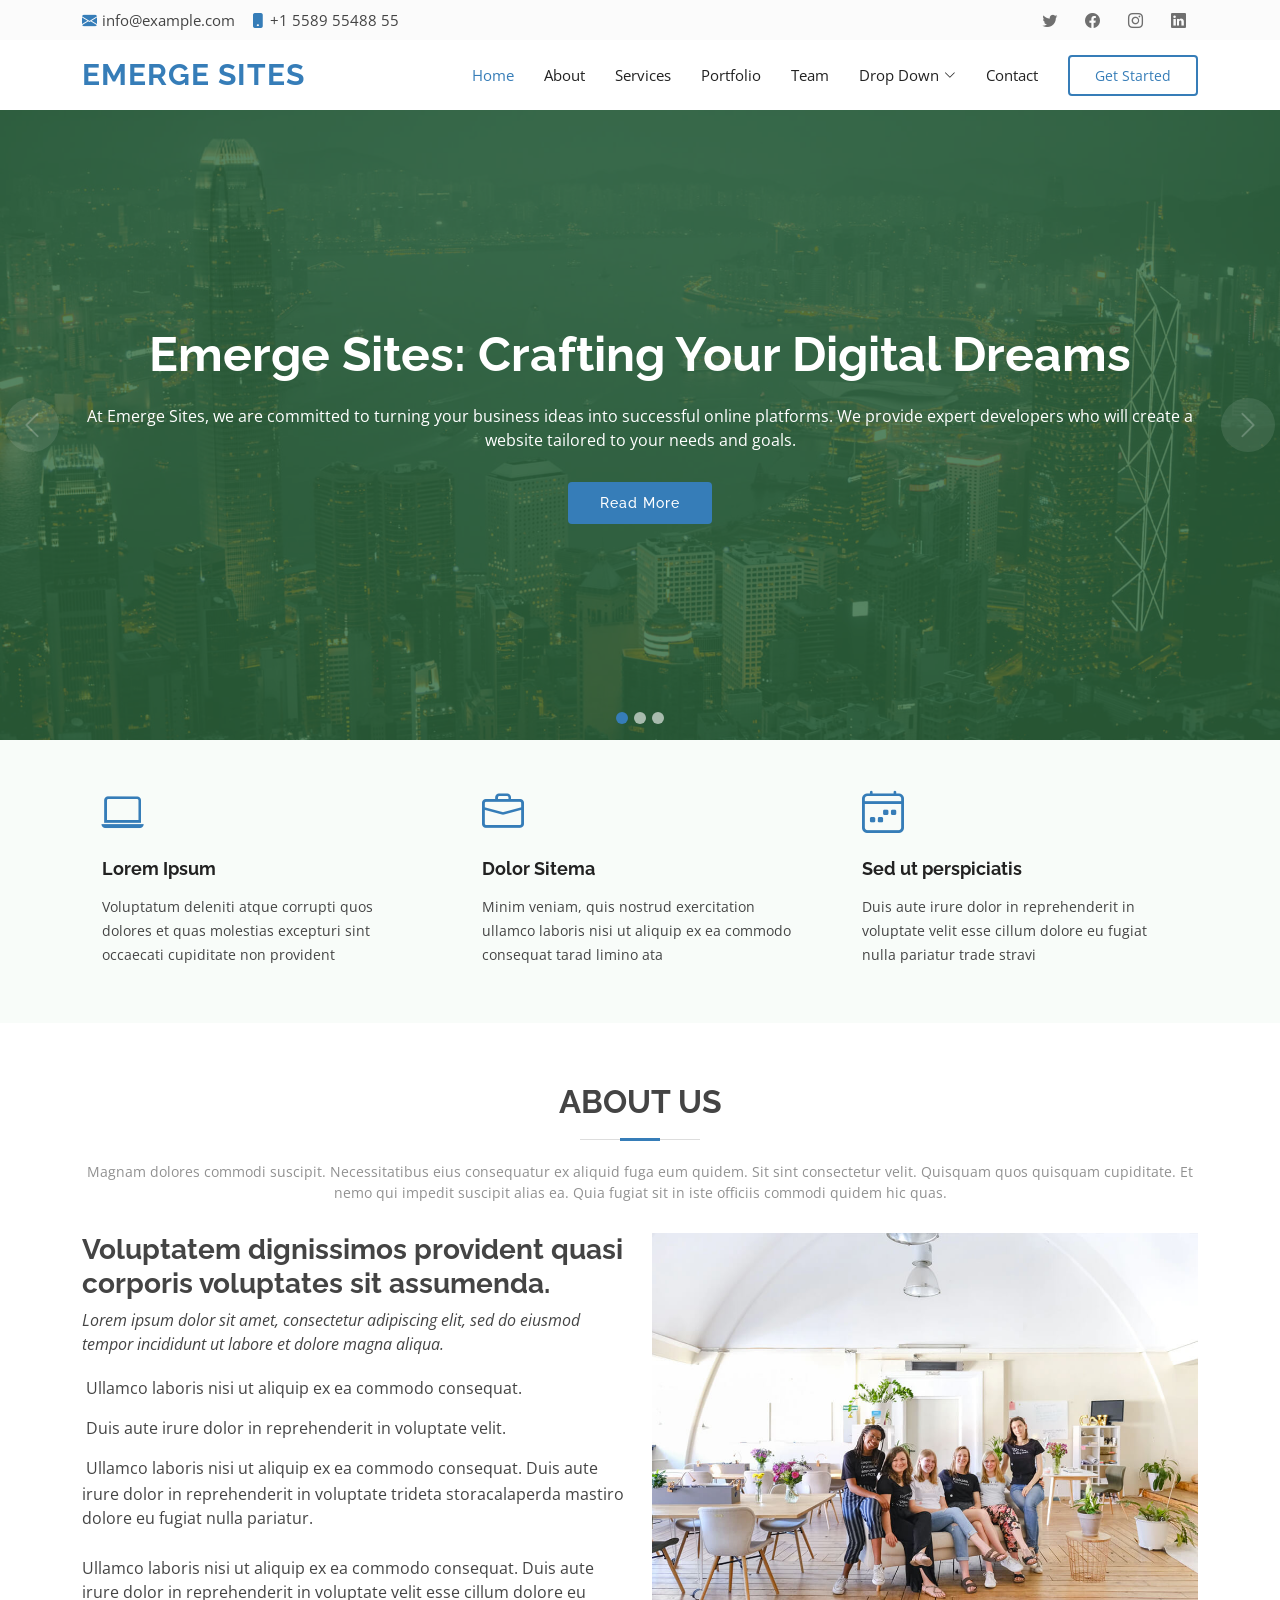
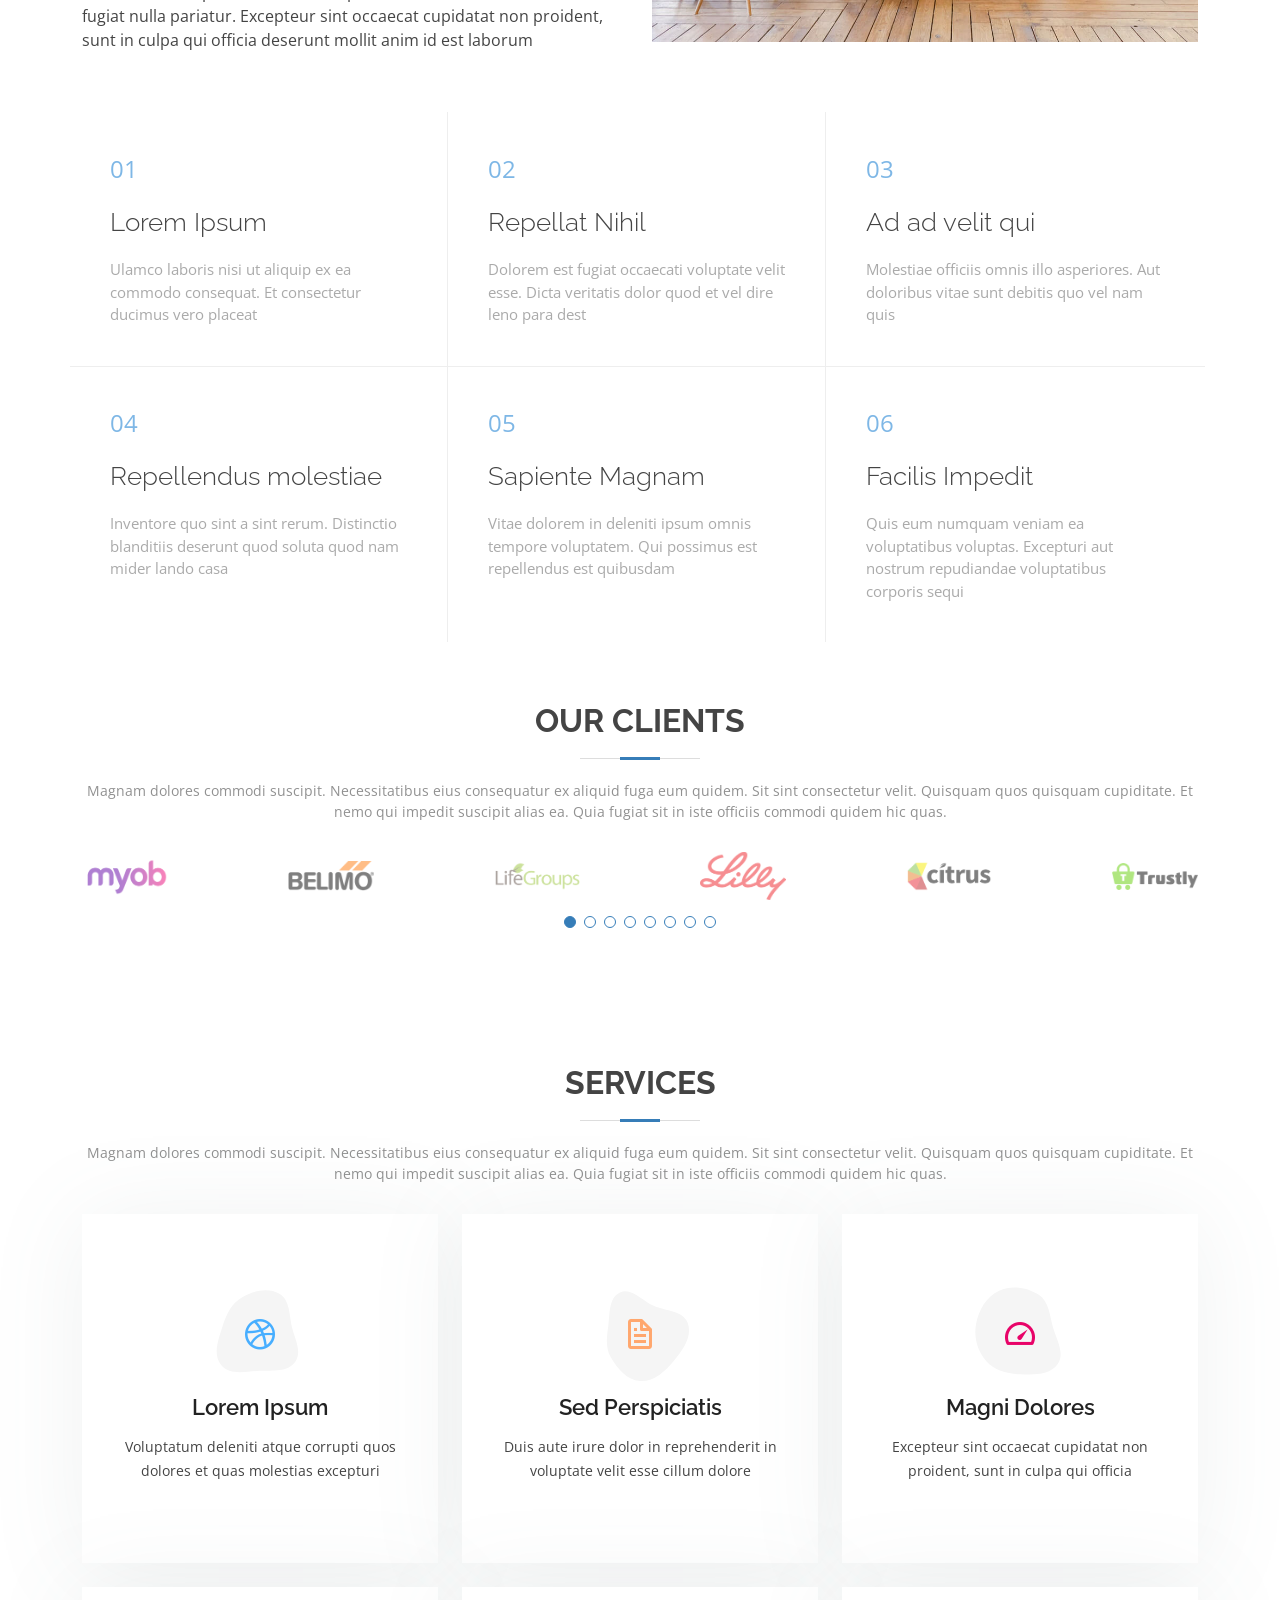
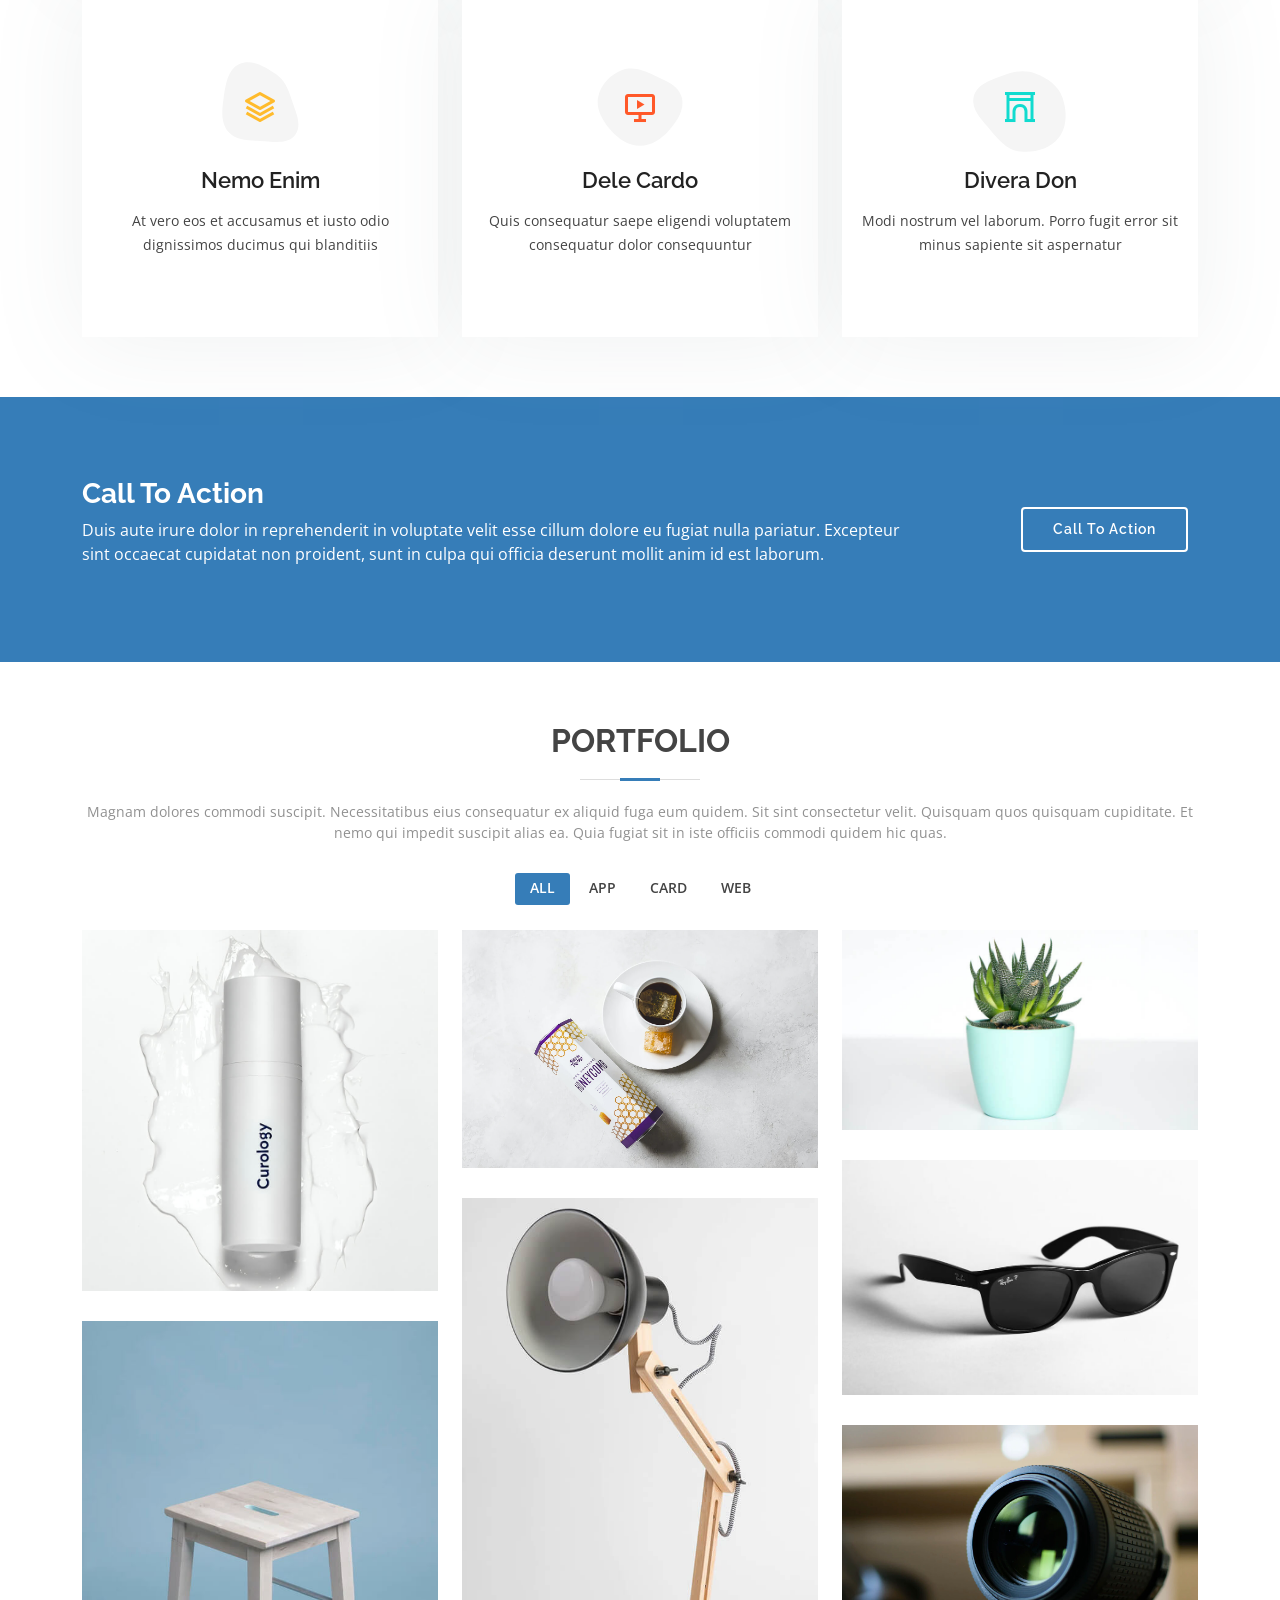
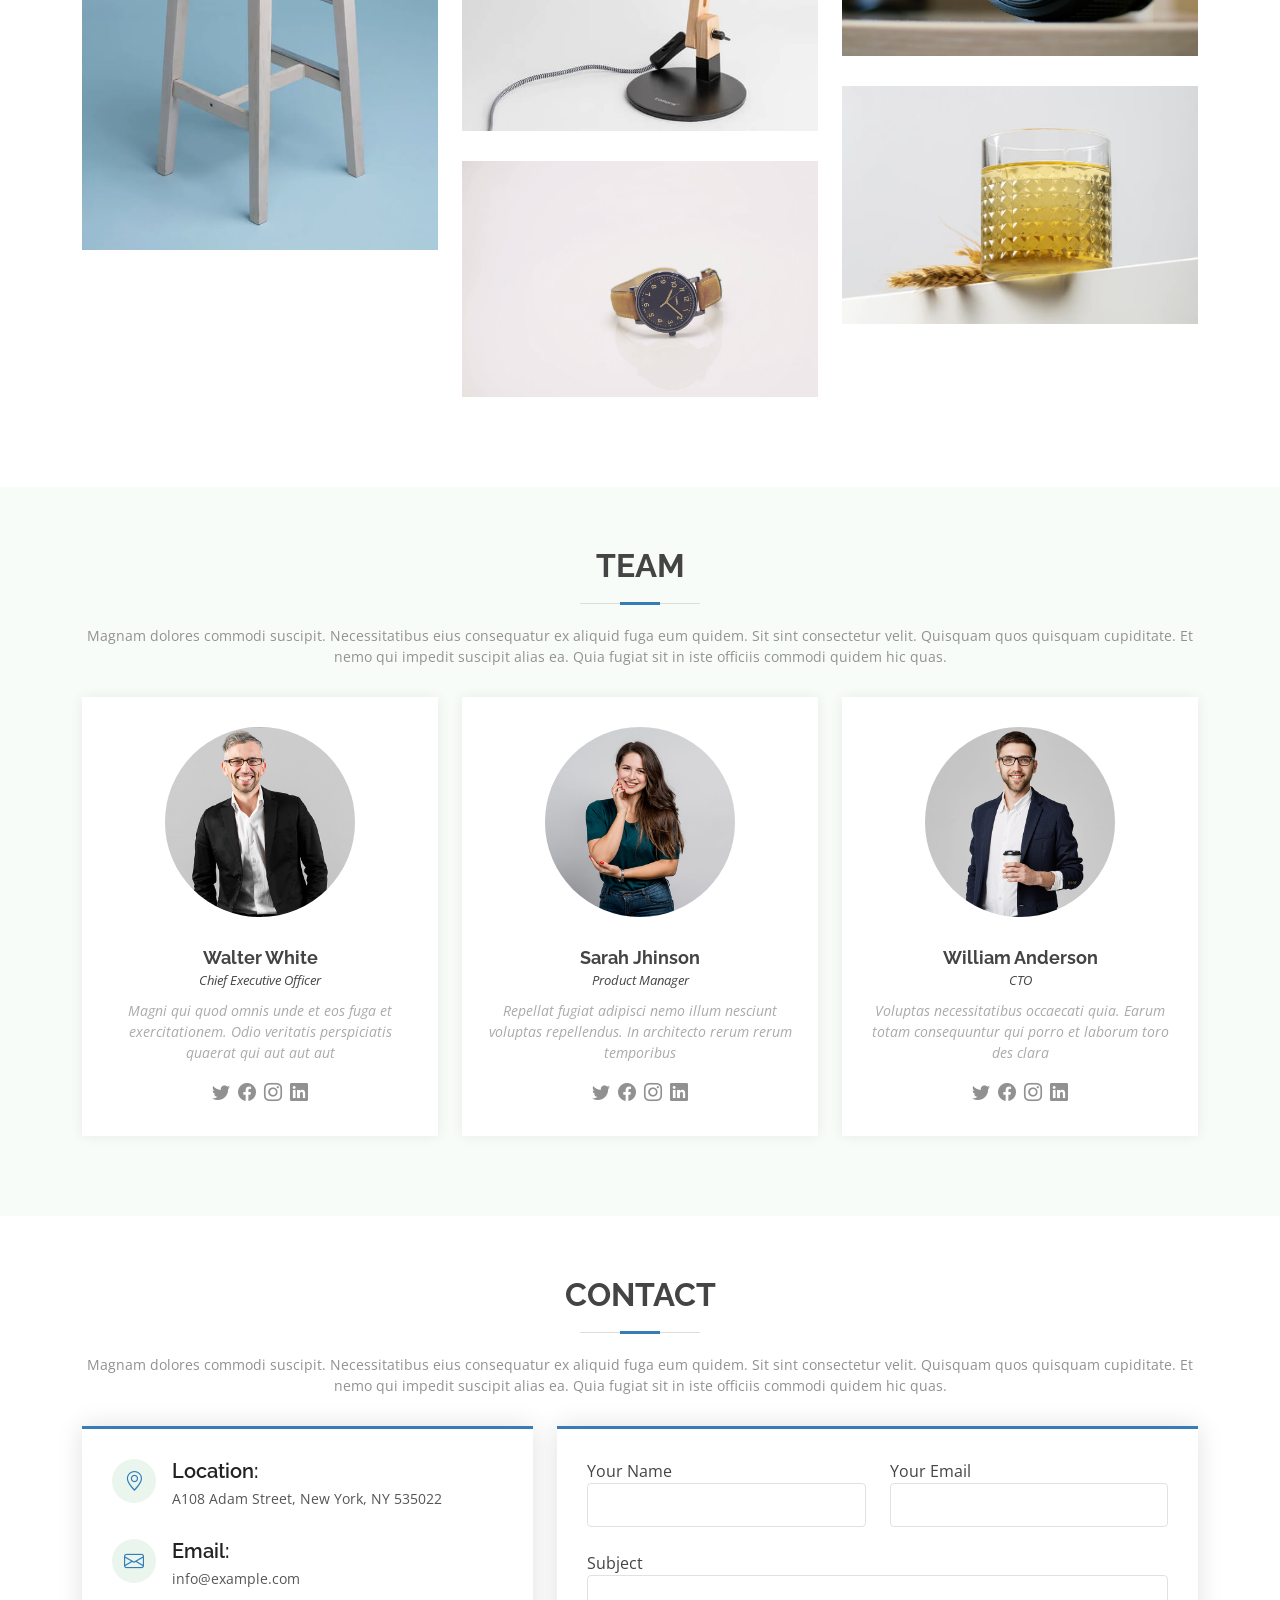
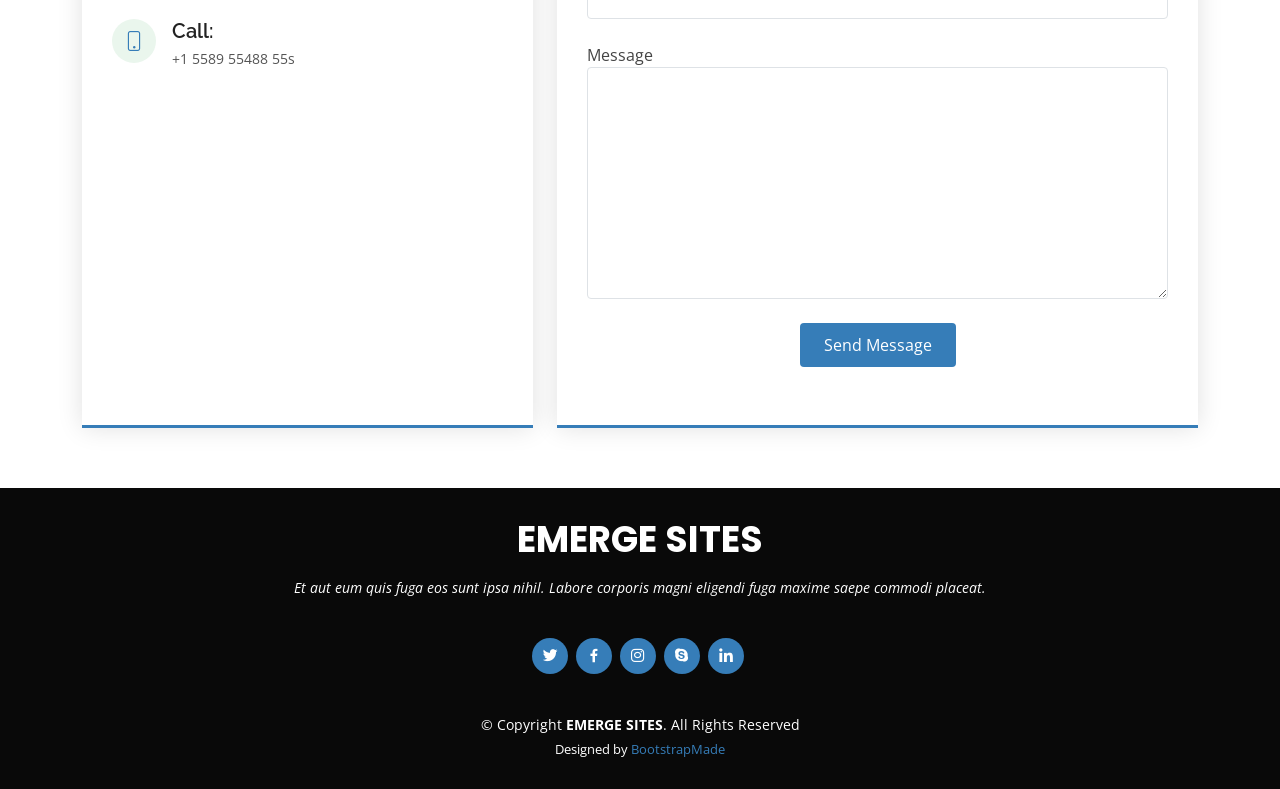
==== index.html @ a1a7cbf4 "contact form" ====
<!DOCTYPE html>
<html lang="en">

<head>
  <meta charset="utf-8">
  <meta content="width=device-width, initial-scale=1.0" name="viewport">

  <title>Emerge sites</title>
  <meta content="" name="description">
  <meta content="" name="keywords">

  <!-- Favicons -->
  <link href="assets/img/favicon.png" rel="icon">
  <link href="assets/img/apple-touch-icon.png" rel="apple-touch-icon">

  <!-- Google Fonts -->
  <link href="https://fonts.googleapis.com/css?family=Open+Sans:300,300i,400,400i,600,600i,700,700i|Raleway:300,300i,400,400i,500,500i,600,600i,700,700i|Poppins:300,300i,400,400i,500,500i,600,600i,700,700i" rel="stylesheet">

  <!-- Vendor CSS Files -->
  <link href="assets/vendor/animate.css/animate.min.css" rel="stylesheet">
  <link href="assets/vendor/bootstrap/css/bootstrap.min.css" rel="stylesheet">
  <link href="assets/vendor/bootstrap-icons/bootstrap-icons.css" rel="stylesheet">
  <link href="assets/vendor/boxicons/css/boxicons.min.css" rel="stylesheet">
  <link href="assets/vendor/glightbox/css/glightbox.min.css" rel="stylesheet">
  <link href="assets/vendor/swiper/swiper-bundle.min.css" rel="stylesheet">

  <!-- Template Main CSS File -->
  <link href="assets/css/style.css" rel="stylesheet">

  <!-- =======================================================
  * Template Name: Green
  * Updated: Jan 09 2024 with Bootstrap v5.3.2
  * Template URL: https://bootstrapmade.com/green-free-one-page-bootstrap-template/
  * Author: BootstrapMade.com
  * License: https://bootstrapmade.com/license/
  ======================================================== -->
</head>

<body>

  <!-- ======= Top Bar ======= -->
  <section id="topbar" class="d-flex align-items-center">
    <div class="container d-flex justify-content-center justify-content-md-between">
      <div class="contact-info d-flex align-items-center">
        <i class="bi bi-envelope-fill"></i><a href="mailto:contact@example.com">info@example.com</a>
        <i class="bi bi-phone-fill phone-icon"></i> +1 5589 55488 55
      </div>
      <div class="social-links d-none d-md-block">
        <a href="#" class="twitter"><i class="bi bi-twitter"></i></a>
        <a href="#" class="facebook"><i class="bi bi-facebook"></i></a>
        <a href="#" class="instagram"><i class="bi bi-instagram"></i></a>
        <a href="#" class="linkedin"><i class="bi bi-linkedin"></i></i></a>
      </div>
    </div>
  </section>

  <!-- ======= Header ======= -->
  <header id="header" class="d-flex align-items-center">
    <div class="container d-flex align-items-center">

      <h1 class="logo me-auto"><a href="index.html">Emerge sites</a></h1>
      <!-- Uncomment below if you prefer to use an image logo -->
      <!-- <a href="index.html" class="logo me-auto"><img src="assets/img/logo.png" alt="" class="img-fluid"></a>-->

      <nav id="navbar" class="navbar">
        <ul>
          <li><a class="nav-link scrollto active" href="#hero">Home</a></li>
          <li><a class="nav-link scrollto" href="#about">About</a></li>
          <li><a class="nav-link scrollto" href="#services">Services</a></li>
          <li><a class="nav-link scrollto " href="#portfolio">Portfolio</a></li>
          <li><a class="nav-link scrollto" href="#team">Team</a></li>
          <li class="dropdown"><a href="#"><span>Drop Down</span> <i class="bi bi-chevron-down"></i></a>
            <ul>
              <li><a href="#">Drop Down 1</a></li>
              <li class="dropdown"><a href="#"><span>Deep Drop Down</span> <i class="bi bi-chevron-right"></i></a>
                <ul>
                  <li><a href="#">Deep Drop Down 1</a></li>
                  <li><a href="#">Deep Drop Down 2</a></li>
                  <li><a href="#">Deep Drop Down 3</a></li>
                  <li><a href="#">Deep Drop Down 4</a></li>
                  <li><a href="#">Deep Drop Down 5</a></li>
                </ul>
              </li>
              <li><a href="#">Drop Down 2</a></li>
              <li><a href="#">Drop Down 3</a></li>
              <li><a href="#">Drop Down 4</a></li>
            </ul>
          </li>
          <li><a class="nav-link scrollto" href="#contact">Contact</a></li>
          <li><a class="getstarted scrollto" href="#about">Get Started</a></li>
        </ul>
        <i class="bi bi-list mobile-nav-toggle"></i>
      </nav><!-- .navbar -->

    </div>
  </header><!-- End Header -->

  <!-- ======= Hero Section ======= -->
  <section id="hero">
    <div id="heroCarousel" data-bs-interval="5000" class="carousel slide carousel-fade" data-bs-ride="carousel">

      <ol class="carousel-indicators" id="hero-carousel-indicators"></ol>

      <div class="carousel-inner" role="listbox">

        <!-- Slide 1 -->
        <div class="carousel-item active" style="background-image: url(assets/img/slide/slide-1.jpg)">
          <div class="carousel-container">
            <div class="container">
              <h2 class="animate__animated animate__fadeInDown"><span>Emerge Sites:</span> Crafting Your Digital Dreams</h2>
              <p class="animate__animated animate__fadeInUp">At Emerge Sites, we are committed to turning your business ideas into successful online platforms. We provide expert developers who will create a website tailored to your needs and goals.</p>
              <a href="#about" class="btn-get-started animate__animated animate__fadeInUp scrollto">Read More</a>
            </div>
          </div>
        </div>

        <!-- Slide 2 -->
        <div class="carousel-item" style="background-image: url(assets/img/slide/slide-2.jpg)">
          <div class="carousel-container">
            <div class="container">
              <h2 class="animate__animated animate__fadeInDown">Making Your Online Presence Possible</h2>
              <p class="animate__animated animate__fadeInUp">With Emerge Sites, we make your online presence possible. No matter who you are or what you do, we are here to support you in creating a website that stands out.</p>
              <a href="#about" class="btn-get-started animate__animated animate__fadeInUp scrollto">Read More</a>
            </div>
          </div>
        </div>

        <!-- Slide 3 -->
        <div class="carousel-item" style="background-image: url(assets/img/slide/slide-3.jpg)">
          <div class="carousel-container">
            <div class="container">
              <h2 class="animate__animated animate__fadeInDown">Bridging the Gap to Your Success Online</h2>
              <p class="animate__animated animate__fadeInUp">At Emerge Sites, we bridge the gap between your ideas and the digital world. Regardless of your background, we provide professional development teams to turn your vision into reality.</p>
              <a href="#about" class="btn-get-started animate__animated animate__fadeInUp scrollto">Read More</a>
            </div>
          </div>
        </div>

      </div>

      <a class="carousel-control-prev" href="#heroCarousel" role="button" data-bs-slide="prev">
        <span class="carousel-control-prev-icon bi bi-chevron-left" aria-hidden="true"></span>
      </a>

      <a class="carousel-control-next" href="#heroCarousel" role="button" data-bs-slide="next">
        <span class="carousel-control-next-icon bi bi-chevron-right" aria-hidden="true"></span>
      </a>

    </div>
  </section><!-- End Hero -->

  <main id="main">

    <!-- ======= Featured Services Section ======= -->
    <section id="featured-services" class="featured-services section-bg">
      <div class="container">

        <div class="row no-gutters">
          <div class="col-lg-4 col-md-6">
            <div class="icon-box">
              <div class="icon"><i class="bi bi-laptop"></i></div>
              <h4 class="title"><a href="">Lorem Ipsum</a></h4>
              <p class="description">Voluptatum deleniti atque corrupti quos dolores et quas molestias excepturi sint occaecati cupiditate non provident</p>
            </div>
          </div>
          <div class="col-lg-4 col-md-6">
            <div class="icon-box">
              <div class="icon"><i class="bi bi-briefcase"></i></div>
              <h4 class="title"><a href="">Dolor Sitema</a></h4>
              <p class="description">Minim veniam, quis nostrud exercitation ullamco laboris nisi ut aliquip ex ea commodo consequat tarad limino ata</p>
            </div>
          </div>
          <div class="col-lg-4 col-md-6">
            <div class="icon-box">
              <div class="icon"><i class="bi bi-calendar4-week"></i></div>
              <h4 class="title"><a href="">Sed ut perspiciatis</a></h4>
              <p class="description">Duis aute irure dolor in reprehenderit in voluptate velit esse cillum dolore eu fugiat nulla pariatur trade stravi</p>
            </div>
          </div>
        </div>

      </div>
    </section><!-- End Featured Services Section -->

    <!-- ======= About Us Section ======= -->
    <section id="about" class="about">
      <div class="container">

        <div class="section-title">
          <h2>About Us</h2>
          <p>Magnam dolores commodi suscipit. Necessitatibus eius consequatur ex aliquid fuga eum quidem. Sit sint consectetur velit. Quisquam quos quisquam cupiditate. Et nemo qui impedit suscipit alias ea. Quia fugiat sit in iste officiis commodi quidem hic quas.</p>
        </div>

        <div class="row">
          <div class="col-lg-6 order-1 order-lg-2">
            <img src="assets/img/about.jpg" class="img-fluid" alt="">
          </div>
          <div class="col-lg-6 pt-4 pt-lg-0 order-2 order-lg-1 content">
            <h3>Voluptatem dignissimos provident quasi corporis voluptates sit assumenda.</h3>
            <p class="fst-italic">
              Lorem ipsum dolor sit amet, consectetur adipiscing elit, sed do eiusmod tempor incididunt ut labore et dolore
              magna aliqua.
            </p>
            <ul>
              <li><i class="bi bi-check-circled"></i> Ullamco laboris nisi ut aliquip ex ea commodo consequat.</li>
              <li><i class="bi bi-check-circled"></i> Duis aute irure dolor in reprehenderit in voluptate velit.</li>
              <li><i class="bi bi-check-circled"></i> Ullamco laboris nisi ut aliquip ex ea commodo consequat. Duis aute irure dolor in reprehenderit in voluptate trideta storacalaperda mastiro dolore eu fugiat nulla pariatur.</li>
            </ul>
            <p>
              Ullamco laboris nisi ut aliquip ex ea commodo consequat. Duis aute irure dolor in reprehenderit in voluptate
              velit esse cillum dolore eu fugiat nulla pariatur. Excepteur sint occaecat cupidatat non proident, sunt in
              culpa qui officia deserunt mollit anim id est laborum
            </p>
          </div>
        </div>

      </div>
    </section><!-- End About Us Section -->

    <!-- ======= Why Us Section ======= -->
    <section id="why-us" class="why-us">
      <div class="container">

        <div class="row no-gutters">

          <div class="col-lg-4 col-md-6 content-item">
            <span>01</span>
            <h4>Lorem Ipsum</h4>
            <p>Ulamco laboris nisi ut aliquip ex ea commodo consequat. Et consectetur ducimus vero placeat</p>
          </div>

          <div class="col-lg-4 col-md-6 content-item">
            <span>02</span>
            <h4>Repellat Nihil</h4>
            <p>Dolorem est fugiat occaecati voluptate velit esse. Dicta veritatis dolor quod et vel dire leno para dest</p>
          </div>

          <div class="col-lg-4 col-md-6 content-item">
            <span>03</span>
            <h4> Ad ad velit qui</h4>
            <p>Molestiae officiis omnis illo asperiores. Aut doloribus vitae sunt debitis quo vel nam quis</p>
          </div>

          <div class="col-lg-4 col-md-6 content-item">
            <span>04</span>
            <h4>Repellendus molestiae</h4>
            <p>Inventore quo sint a sint rerum. Distinctio blanditiis deserunt quod soluta quod nam mider lando casa</p>
          </div>

          <div class="col-lg-4 col-md-6 content-item">
            <span>05</span>
            <h4>Sapiente Magnam</h4>
            <p>Vitae dolorem in deleniti ipsum omnis tempore voluptatem. Qui possimus est repellendus est quibusdam</p>
          </div>

          <div class="col-lg-4 col-md-6 content-item">
            <span>06</span>
            <h4>Facilis Impedit</h4>
            <p>Quis eum numquam veniam ea voluptatibus voluptas. Excepturi aut nostrum repudiandae voluptatibus corporis sequi</p>
          </div>

        </div>

      </div>
    </section><!-- End Why Us Section -->

    <!-- ======= Our Clients Section ======= -->
    <section id="clients" class="clients">
      <div class="container">

        <div class="section-title">
          <h2>Our Clients</h2>
          <p>Magnam dolores commodi suscipit. Necessitatibus eius consequatur ex aliquid fuga eum quidem. Sit sint consectetur velit. Quisquam quos quisquam cupiditate. Et nemo qui impedit suscipit alias ea. Quia fugiat sit in iste officiis commodi quidem hic quas.</p>
        </div>

        <div class="clients-slider swiper">
          <div class="swiper-wrapper align-items-center">
            <div class="swiper-slide"><img src="assets/img/clients/client-1.png" class="img-fluid" alt=""></div>
            <div class="swiper-slide"><img src="assets/img/clients/client-2.png" class="img-fluid" alt=""></div>
            <div class="swiper-slide"><img src="assets/img/clients/client-3.png" class="img-fluid" alt=""></div>
            <div class="swiper-slide"><img src="assets/img/clients/client-4.png" class="img-fluid" alt=""></div>
            <div class="swiper-slide"><img src="assets/img/clients/client-5.png" class="img-fluid" alt=""></div>
            <div class="swiper-slide"><img src="assets/img/clients/client-6.png" class="img-fluid" alt=""></div>
            <div class="swiper-slide"><img src="assets/img/clients/client-7.png" class="img-fluid" alt=""></div>
            <div class="swiper-slide"><img src="assets/img/clients/client-8.png" class="img-fluid" alt=""></div>
          </div>
          <div class="swiper-pagination"></div>
        </div>

      </div>
    </section><!-- End Our Clients Section -->

    <!-- ======= Services Section ======= -->
    <section id="services" class="services">
      <div class="container">

        <div class="section-title">
          <h2>Services</h2>
          <p>Magnam dolores commodi suscipit. Necessitatibus eius consequatur ex aliquid fuga eum quidem. Sit sint consectetur velit. Quisquam quos quisquam cupiditate. Et nemo qui impedit suscipit alias ea. Quia fugiat sit in iste officiis commodi quidem hic quas.</p>
        </div>

        <div class="row">
          <div class="col-lg-4 col-md-6 d-flex align-items-stretch" data-aos="zoom-in" data-aos-delay="100">
            <div class="icon-box iconbox-blue">
              <div class="icon">
                <svg width="100" height="100" viewBox="0 0 600 600" xmlns="http://www.w3.org/2000/svg">
                  <path stroke="none" stroke-width="0" fill="#f5f5f5" d="M300,521.0016835830174C376.1290562159157,517.8887921683347,466.0731472004068,529.7835943286574,510.70327084640275,468.03025145048787C554.3714126377745,407.6079735673963,508.03601936045806,328.9844924480964,491.2728898941984,256.3432110539036C474.5976632858925,184.082847569629,479.9380746630129,96.60480741107993,416.23090153303,58.64404602377083C348.86323505073057,18.502131276798302,261.93793281208167,40.57373210992963,193.5410806939664,78.93577620505333C130.42746243093433,114.334589627462,98.30271207620316,179.96522072025542,76.75703585869454,249.04625023123273C51.97151888228291,328.5150500222984,13.704378332031375,421.85034740162234,66.52175969318436,486.19268352777647C119.04800174914682,550.1803526380478,217.28368757567262,524.383925680826,300,521.0016835830174"></path>
                </svg>
                <i class="bx bxl-dribbble"></i>
              </div>
              <h4><a href="">Lorem Ipsum</a></h4>
              <p>Voluptatum deleniti atque corrupti quos dolores et quas molestias excepturi</p>
            </div>
          </div>

          <div class="col-lg-4 col-md-6 d-flex align-items-stretch mt-4 mt-md-0" data-aos="zoom-in" data-aos-delay="200">
            <div class="icon-box iconbox-orange ">
              <div class="icon">
                <svg width="100" height="100" viewBox="0 0 600 600" xmlns="http://www.w3.org/2000/svg">
                  <path stroke="none" stroke-width="0" fill="#f5f5f5" d="M300,582.0697525312426C382.5290701553225,586.8405444964366,449.9789794690241,525.3245884688669,502.5850820975895,461.55621195738473C556.606425686781,396.0723002908107,615.8543463187945,314.28637112970534,586.6730223649479,234.56875336149918C558.9533121215079,158.8439757836574,454.9685369536778,164.00468322053177,381.49747125262974,130.76875717737553C312.15926192815925,99.40240125094834,248.97055460311594,18.661163978235184,179.8680185752513,50.54337015887873C110.5421016452524,82.52863877960104,119.82277516462835,180.83849132639028,109.12597500060166,256.43424936330496C100.08760227029461,320.3096726198365,92.17705696193138,384.0621239912766,124.79988738764834,439.7174275375508C164.83382741302287,508.01625554203684,220.96474134820875,577.5009287672846,300,582.0697525312426"></path>
                </svg>
                <i class="bx bx-file"></i>
              </div>
              <h4><a href="">Sed Perspiciatis</a></h4>
              <p>Duis aute irure dolor in reprehenderit in voluptate velit esse cillum dolore</p>
            </div>
          </div>

          <div class="col-lg-4 col-md-6 d-flex align-items-stretch mt-4 mt-lg-0" data-aos="zoom-in" data-aos-delay="300">
            <div class="icon-box iconbox-pink">
              <div class="icon">
                <svg width="100" height="100" viewBox="0 0 600 600" xmlns="http://www.w3.org/2000/svg">
                  <path stroke="none" stroke-width="0" fill="#f5f5f5" d="M300,541.5067337569781C382.14930387511276,545.0595476570109,479.8736841581634,548.3450877840088,526.4010558755058,480.5488172755941C571.5218469581645,414.80211281144784,517.5187510058486,332.0715597781072,496.52539010469104,255.14436215662573C477.37192572678356,184.95920475031193,473.57363656557914,105.61284051026155,413.0603344069578,65.22779650032875C343.27470386102294,18.654635553484475,251.2091493199835,5.337323636656869,175.0934190732945,40.62881213300186C97.87086631185822,76.43348514350839,51.98124368387456,156.15599469081315,36.44837278890362,239.84606092416172C21.716077023791087,319.22268207091537,43.775223500013084,401.1760424656574,96.891909868211,461.97329694683043C147.22146801428983,519.5804099606455,223.5754009179313,538.201503339737,300,541.5067337569781"></path>
                </svg>
                <i class="bx bx-tachometer"></i>
              </div>
              <h4><a href="">Magni Dolores</a></h4>
              <p>Excepteur sint occaecat cupidatat non proident, sunt in culpa qui officia</p>
            </div>
          </div>

          <div class="col-lg-4 col-md-6 d-flex align-items-stretch mt-4" data-aos="zoom-in" data-aos-delay="100">
            <div class="icon-box iconbox-yellow">
              <div class="icon">
                <svg width="100" height="100" viewBox="0 0 600 600" xmlns="http://www.w3.org/2000/svg">
                  <path stroke="none" stroke-width="0" fill="#f5f5f5" d="M300,503.46388370962813C374.79870501325706,506.71871716319447,464.8034551963731,527.1746412648533,510.4981551193396,467.86667711651364C555.9287308511215,408.9015244558933,512.6030010748507,327.5744911775523,490.211057578863,256.5855673507754C471.097692560561,195.9906835881958,447.69079081568157,138.11976852964426,395.19560036434837,102.3242989838813C329.3053358748298,57.3949838291264,248.02791733380457,8.279543830951368,175.87071277845988,42.242879143198664C103.41431057327972,76.34704239035025,93.79494320519305,170.9812938413882,81.28167332365135,250.07896920659033C70.17666984294237,320.27484674793965,64.84698225790005,396.69656628748305,111.28512138212992,450.4950937839243C156.20124167950087,502.5303643271138,231.32542653798444,500.4755392045468,300,503.46388370962813"></path>
                </svg>
                <i class="bx bx-layer"></i>
              </div>
              <h4><a href="">Nemo Enim</a></h4>
              <p>At vero eos et accusamus et iusto odio dignissimos ducimus qui blanditiis</p>
            </div>
          </div>

          <div class="col-lg-4 col-md-6 d-flex align-items-stretch mt-4" data-aos="zoom-in" data-aos-delay="200">
            <div class="icon-box iconbox-red">
              <div class="icon">
                <svg width="100" height="100" viewBox="0 0 600 600" xmlns="http://www.w3.org/2000/svg">
                  <path stroke="none" stroke-width="0" fill="#f5f5f5" d="M300,532.3542879108572C369.38199826031484,532.3153073249985,429.10787420159085,491.63046689027357,474.5244479745417,439.17860296908856C522.8885846962883,383.3225815378663,569.1668002868075,314.3205725914397,550.7432151929288,242.7694973846089C532.6665558377875,172.5657663291529,456.2379748765914,142.6223662098291,390.3689995646985,112.34683881706744C326.66090330228417,83.06452184765237,258.84405631176094,53.51806209861945,193.32584062364296,78.48882559362697C121.61183558270385,105.82097193414197,62.805066853699245,167.19869350419734,48.57481801355237,242.6138429142374C34.843463184063346,315.3850353017275,76.69343916112496,383.4422959591041,125.22947124332185,439.3748458443577C170.7312796277747,491.8107796887764,230.57421082200815,532.3932930995766,300,532.3542879108572"></path>
                </svg>
                <i class="bx bx-slideshow"></i>
              </div>
              <h4><a href="">Dele Cardo</a></h4>
              <p>Quis consequatur saepe eligendi voluptatem consequatur dolor consequuntur</p>
            </div>
          </div>

          <div class="col-lg-4 col-md-6 d-flex align-items-stretch mt-4" data-aos="zoom-in" data-aos-delay="300">
            <div class="icon-box iconbox-teal">
              <div class="icon">
                <svg width="100" height="100" viewBox="0 0 600 600" xmlns="http://www.w3.org/2000/svg">
                  <path stroke="none" stroke-width="0" fill="#f5f5f5" d="M300,566.797414625762C385.7384707136149,576.1784315230908,478.7894351017131,552.8928747891023,531.9192734346935,484.94944893311C584.6109503024035,417.5663521118492,582.489472248146,322.67544863468447,553.9536738515405,242.03673114598146C529.1557734026468,171.96086150256528,465.24506316201064,127.66468636344209,395.9583748389544,100.7403814666027C334.2173773831606,76.7482773500951,269.4350130405921,84.62216499799875,207.1952322260088,107.2889140133804C132.92018162631612,134.33871894543012,41.79353780512637,160.00259165414826,22.644507872594943,236.69541883565114C3.319112789854554,314.0945973066697,72.72355303640163,379.243833228382,124.04198916343866,440.3218312028393C172.9286146004772,498.5055451809895,224.45579914871206,558.5317968840102,300,566.797414625762"></path>
                </svg>
                <i class="bx bx-arch"></i>
              </div>
              <h4><a href="">Divera Don</a></h4>
              <p>Modi nostrum vel laborum. Porro fugit error sit minus sapiente sit aspernatur</p>
            </div>
          </div>

        </div>

      </div>
    </section><!-- End Services Section -->

    <!-- ======= Cta Section ======= -->
    <section id="cta" class="cta">
      <div class="container">

        <div class="row">
          <div class="col-lg-9 text-center text-lg-start">
            <h3>Call To Action</h3>
            <p> Duis aute irure dolor in reprehenderit in voluptate velit esse cillum dolore eu fugiat nulla pariatur. Excepteur sint occaecat cupidatat non proident, sunt in culpa qui officia deserunt mollit anim id est laborum.</p>
          </div>
          <div class="col-lg-3 cta-btn-container text-center">
            <a class="cta-btn align-middle" href="#">Call To Action</a>
          </div>
        </div>

      </div>
    </section><!-- End Cta Section -->

    <!-- ======= Portfolio Section ======= -->
    <section id="portfolio" class="portfolio">
      <div class="container">

        <div class="section-title">
          <h2>Portfolio</h2>
          <p>Magnam dolores commodi suscipit. Necessitatibus eius consequatur ex aliquid fuga eum quidem. Sit sint consectetur velit. Quisquam quos quisquam cupiditate. Et nemo qui impedit suscipit alias ea. Quia fugiat sit in iste officiis commodi quidem hic quas.</p>
        </div>

        <div class="row">
          <div class="col-lg-12 d-flex justify-content-center">
            <ul id="portfolio-flters">
              <li data-filter="*" class="filter-active">All</li>
              <li data-filter=".filter-app">App</li>
              <li data-filter=".filter-card">Card</li>
              <li data-filter=".filter-web">Web</li>
            </ul>
          </div>
        </div>

        <div class="row portfolio-container">

          <div class="col-lg-4 col-md-6 portfolio-item filter-app">
            <div class="portfolio-wrap">
              <img src="assets/img/portfolio/portfolio-1.jpg" class="img-fluid" alt="">
              <div class="portfolio-info">
                <h4>App 1</h4>
                <p>App</p>
                <div class="portfolio-links">
                  <a href="assets/img/portfolio/portfolio-1.jpg" data-gallery="portfolioGallery" class="portfolio-lightbox" title="App 1"><i class="bx bx-plus"></i></a>
                  <a href="portfolio-details.html" title="More Details"><i class="bx bx-link"></i></a>
                </div>
              </div>
            </div>
          </div>

          <div class="col-lg-4 col-md-6 portfolio-item filter-web">
            <div class="portfolio-wrap">
              <img src="assets/img/portfolio/portfolio-2.jpg" class="img-fluid" alt="">
              <div class="portfolio-info">
                <h4>Web 3</h4>
                <p>Web</p>
                <div class="portfolio-links">
                  <a href="assets/img/portfolio/portfolio-2.jpg" data-gallery="portfolioGallery" class="portfolio-lightbox" title="Web 3"><i class="bx bx-plus"></i></a>
                  <a href="portfolio-details.html" title="More Details"><i class="bx bx-link"></i></a>
                </div>
              </div>
            </div>
          </div>

          <div class="col-lg-4 col-md-6 portfolio-item filter-app">
            <div class="portfolio-wrap">
              <img src="assets/img/portfolio/portfolio-3.jpg" class="img-fluid" alt="">
              <div class="portfolio-info">
                <h4>App 2</h4>
                <p>App</p>
                <div class="portfolio-links">
                  <a href="assets/img/portfolio/portfolio-3.jpg" data-gallery="portfolioGallery" class="portfolio-lightbox" title="App 2"><i class="bx bx-plus"></i></a>
                  <a href="portfolio-details.html" title="More Details"><i class="bx bx-link"></i></a>
                </div>
              </div>
            </div>
          </div>

          <div class="col-lg-4 col-md-6 portfolio-item filter-card">
            <div class="portfolio-wrap">
              <img src="assets/img/portfolio/portfolio-4.jpg" class="img-fluid" alt="">
              <div class="portfolio-info">
                <h4>Card 2</h4>
                <p>Card</p>
                <div class="portfolio-links">
                  <a href="assets/img/portfolio/portfolio-4.jpg" data-gallery="portfolioGallery" class="portfolio-lightbox" title="Card 2"><i class="bx bx-plus"></i></a>
                  <a href="portfolio-details.html" title="More Details"><i class="bx bx-link"></i></a>
                </div>
              </div>
            </div>
          </div>

          <div class="col-lg-4 col-md-6 portfolio-item filter-web">
            <div class="portfolio-wrap">
              <img src="assets/img/portfolio/portfolio-5.jpg" class="img-fluid" alt="">
              <div class="portfolio-info">
                <h4>Web 2</h4>
                <p>Web</p>
                <div class="portfolio-links">
                  <a href="assets/img/portfolio/portfolio-5.jpg" data-gallery="portfolioGallery" class="portfolio-lightbox" title="Web 2"><i class="bx bx-plus"></i></a>
                  <a href="portfolio-details.html" title="More Details"><i class="bx bx-link"></i></a>
                </div>
              </div>
            </div>
          </div>

          <div class="col-lg-4 col-md-6 portfolio-item filter-app">
            <div class="portfolio-wrap">
              <img src="assets/img/portfolio/portfolio-6.jpg" class="img-fluid" alt="">
              <div class="portfolio-info">
                <h4>App 3</h4>
                <p>App</p>
                <div class="portfolio-links">
                  <a href="assets/img/portfolio/portfolio-6.jpg" data-gallery="portfolioGallery" class="portfolio-lightbox" title="App 3"><i class="bx bx-plus"></i></a>
                  <a href="portfolio-details.html" title="More Details"><i class="bx bx-link"></i></a>
                </div>
              </div>
            </div>
          </div>

          <div class="col-lg-4 col-md-6 portfolio-item filter-card">
            <div class="portfolio-wrap">
              <img src="assets/img/portfolio/portfolio-7.jpg" class="img-fluid" alt="">
              <div class="portfolio-info">
                <h4>Card 1</h4>
                <p>Card</p>
                <div class="portfolio-links">
                  <a href="assets/img/portfolio/portfolio-7.jpg" data-gallery="portfolioGallery" class="portfolio-lightbox" title="Card 1"><i class="bx bx-plus"></i></a>
                  <a href="portfolio-details.html" title="More Details"><i class="bx bx-link"></i></a>
                </div>
              </div>
            </div>
          </div>

          <div class="col-lg-4 col-md-6 portfolio-item filter-card">
            <div class="portfolio-wrap">
              <img src="assets/img/portfolio/portfolio-8.jpg" class="img-fluid" alt="">
              <div class="portfolio-info">
                <h4>Card 3</h4>
                <p>Card</p>
                <div class="portfolio-links">
                  <a href="assets/img/portfolio/portfolio-8.jpg" data-gallery="portfolioGallery" class="portfolio-lightbox" title="Card 3"><i class="bx bx-plus"></i></a>
                  <a href="portfolio-details.html" title="More Details"><i class="bx bx-link"></i></a>
                </div>
              </div>
            </div>
          </div>

          <div class="col-lg-4 col-md-6 portfolio-item filter-web">
            <div class="portfolio-wrap">
              <img src="assets/img/portfolio/portfolio-9.jpg" class="img-fluid" alt="">
              <div class="portfolio-info">
                <h4>Web 3</h4>
                <p>Web</p>
                <div class="portfolio-links">
                  <a href="assets/img/portfolio/portfolio-9.jpg" data-gallery="portfolioGallery" class="portfolio-lightbox" title="Web 3"><i class="bx bx-plus"></i></a>
                  <a href="portfolio-details.html" title="More Details"><i class="bx bx-link"></i></a>
                </div>
              </div>
            </div>
          </div>

        </div>

      </div>
    </section><!-- End Portfolio Section -->

    <!-- ======= Team Section ======= -->
    <section id="team" class="team section-bg">
      <div class="container">

        <div class="section-title">
          <h2>Team</h2>
          <p>Magnam dolores commodi suscipit. Necessitatibus eius consequatur ex aliquid fuga eum quidem. Sit sint consectetur velit. Quisquam quos quisquam cupiditate. Et nemo qui impedit suscipit alias ea. Quia fugiat sit in iste officiis commodi quidem hic quas.</p>
        </div>

        <div class="row">
          <div class="col-lg-4 col-md-6 d-flex align-items-stretch">
            <div class="member">
              <img src="assets/img/team/team-1.jpg" alt="">
              <h4>Walter White</h4>
              <span>Chief Executive Officer</span>
              <p>
                Magni qui quod omnis unde et eos fuga et exercitationem. Odio veritatis perspiciatis quaerat qui aut aut aut
              </p>
              <div class="social">
                <a href=""><i class="bi bi-twitter"></i></a>
                <a href=""><i class="bi bi-facebook"></i></a>
                <a href=""><i class="bi bi-instagram"></i></a>
                <a href=""><i class="bi bi-linkedin"></i></a>
              </div>
            </div>
          </div>

          <div class="col-lg-4 col-md-6 d-flex align-items-stretch">
            <div class="member">
              <img src="assets/img/team/team-2.jpg" alt="">
              <h4>Sarah Jhinson</h4>
              <span>Product Manager</span>
              <p>
                Repellat fugiat adipisci nemo illum nesciunt voluptas repellendus. In architecto rerum rerum temporibus
              </p>
              <div class="social">
                <a href=""><i class="bi bi-twitter"></i></a>
                <a href=""><i class="bi bi-facebook"></i></a>
                <a href=""><i class="bi bi-instagram"></i></a>
                <a href=""><i class="bi bi-linkedin"></i></a>
              </div>
            </div>
          </div>

          <div class="col-lg-4 col-md-6 d-flex align-items-stretch">
            <div class="member">
              <img src="assets/img/team/team-3.jpg" alt="">
              <h4>William Anderson</h4>
              <span>CTO</span>
              <p>
                Voluptas necessitatibus occaecati quia. Earum totam consequuntur qui porro et laborum toro des clara
              </p>
              <div class="social">
                <a href=""><i class="bi bi-twitter"></i></a>
                <a href=""><i class="bi bi-facebook"></i></a>
                <a href=""><i class="bi bi-instagram"></i></a>
                <a href=""><i class="bi bi-linkedin"></i></a>
              </div>
            </div>
          </div>

        </div>

      </div>
    </section><!-- End Team Section -->

    <!-- ======= Contact Section ======= -->
    <section id="contact" class="contact">
      <div class="container">

        <div class="section-title">
          <h2>Contact</h2>
          <p>Magnam dolores commodi suscipit. Necessitatibus eius consequatur ex aliquid fuga eum quidem. Sit sint consectetur velit. Quisquam quos quisquam cupiditate. Et nemo qui impedit suscipit alias ea. Quia fugiat sit in iste officiis commodi quidem hic quas.</p>
        </div>

        <div class="row">

          <div class="col-lg-5 d-flex align-items-stretch">
            <div class="info">
              <div class="address">
                <i class="bi bi-geo-alt"></i>
                <h4>Location:</h4>
                <p>A108 Adam Street, New York, NY 535022</p>
              </div>

              <div class="email">
                <i class="bi bi-envelope"></i>
                <h4>Email:</h4>
                <p>info@example.com</p>
              </div>

              <div class="phone">
                <i class="bi bi-phone"></i>
                <h4>Call:</h4>
                <p>+1 5589 55488 55s</p>
              </div>

              <iframe src="https://www.google.com/maps/embed?pb=!1m14!1m8!1m3!1d12097.433213460943!2d-74.0062269!3d40.7101282!3m2!1i1024!2i768!4f13.1!3m3!1m2!1s0x0%3A0xb89d1fe6bc499443!2sDowntown+Conference+Center!5e0!3m2!1smk!2sbg!4v1539943755621" frameborder="0" style="border:0; width: 100%; height: 290px;" allowfullscreen></iframe>
            </div>

          </div>

          <div class="col-lg-7 mt-5 mt-lg-0 d-flex align-items-stretch">
            <form action="https://getform.io/f/c63ef4ab-f472-4a3e-9c4f-36c2acecbab3" method="post" role="form" class="php-email-form">
              <div class="row">
                <div class="form-group col-md-6">
                  <label for="name">Your Name</label>
                  <input type="text" name="name" class="form-control" id="name" required>
                </div>
                <div class="form-group col-md-6 mt-3 mt-md-0">
                  <label for="name">Your Email</label>
                  <input type="email" class="form-control" name="email" id="email" required>
                </div>
              </div>
              <div class="form-group mt-3">
                <label for="name">Subject</label>
                <input type="text" class="form-control" name="subject" id="subject" required>
              </div>
              <div class="form-group mt-3">
                <label for="name">Message</label>
                <textarea class="form-control" name="message" rows="10" required></textarea>
              </div>
              <div class="my-3">
                <div class="loading">Loading</div>
                <div class="error-message"></div>
                <div class="sent-message">Your message has been sent. Thank you!</div>
              </div>
              <div class="text-center"><button type="submit">Send Message</button></div>
            </form>
          </div>

        </div>

      </div>
    </section><!-- End Contact Section -->

  </main><!-- End #main -->

  <!-- ======= Footer ======= -->
  <footer id="footer">
    <div class="container">
      <h3>EMERGE SITES</h3>
      <p>Et aut eum quis fuga eos sunt ipsa nihil. Labore corporis magni eligendi fuga maxime saepe commodi placeat.</p>
      <div class="social-links">
        <a href="#" class="twitter"><i class="bx bxl-twitter"></i></a>
        <a href="#" class="facebook"><i class="bx bxl-facebook"></i></a>
        <a href="#" class="instagram"><i class="bx bxl-instagram"></i></a>
        <a href="#" class="google-plus"><i class="bx bxl-skype"></i></a>
        <a href="#" class="linkedin"><i class="bx bxl-linkedin"></i></a>
      </div>
      <div class="copyright">
        &copy; Copyright <strong><span>EMERGE SITES</span></strong>. All Rights Reserved
      </div>
      <div class="credits">
        <!-- All the links in the footer should remain intact. -->
        <!-- You can delete the links only if you purchased the pro version. -->
        <!-- Licensing information: https://bootstrapmade.com/license/ -->
        <!-- Purchase the pro version with working PHP/AJAX contact form: https://bootstrapmade.com/green-free-one-page-bootstrap-template/ -->
        Designed by <a href="https://bootstrapmade.com/">BootstrapMade</a>
      </div>
    </div>
  </footer><!-- End Footer -->

  <a href="#" class="back-to-top d-flex align-items-center justify-content-center"><i class="bi bi-arrow-up-short"></i></a>

  <!-- Vendor JS Files -->
  <script src="assets/vendor/bootstrap/js/bootstrap.bundle.min.js"></script>
  <script src="assets/vendor/glightbox/js/glightbox.min.js"></script>
  <script src="assets/vendor/isotope-layout/isotope.pkgd.min.js"></script>
  <script src="assets/vendor/swiper/swiper-bundle.min.js"></script>
  <!-- <script src="assets/vendor/php-email-form/validate.js"></script> -->

  <!-- Template Main JS File -->
  <script src="assets/js/main.js"></script>

</body>

</html>
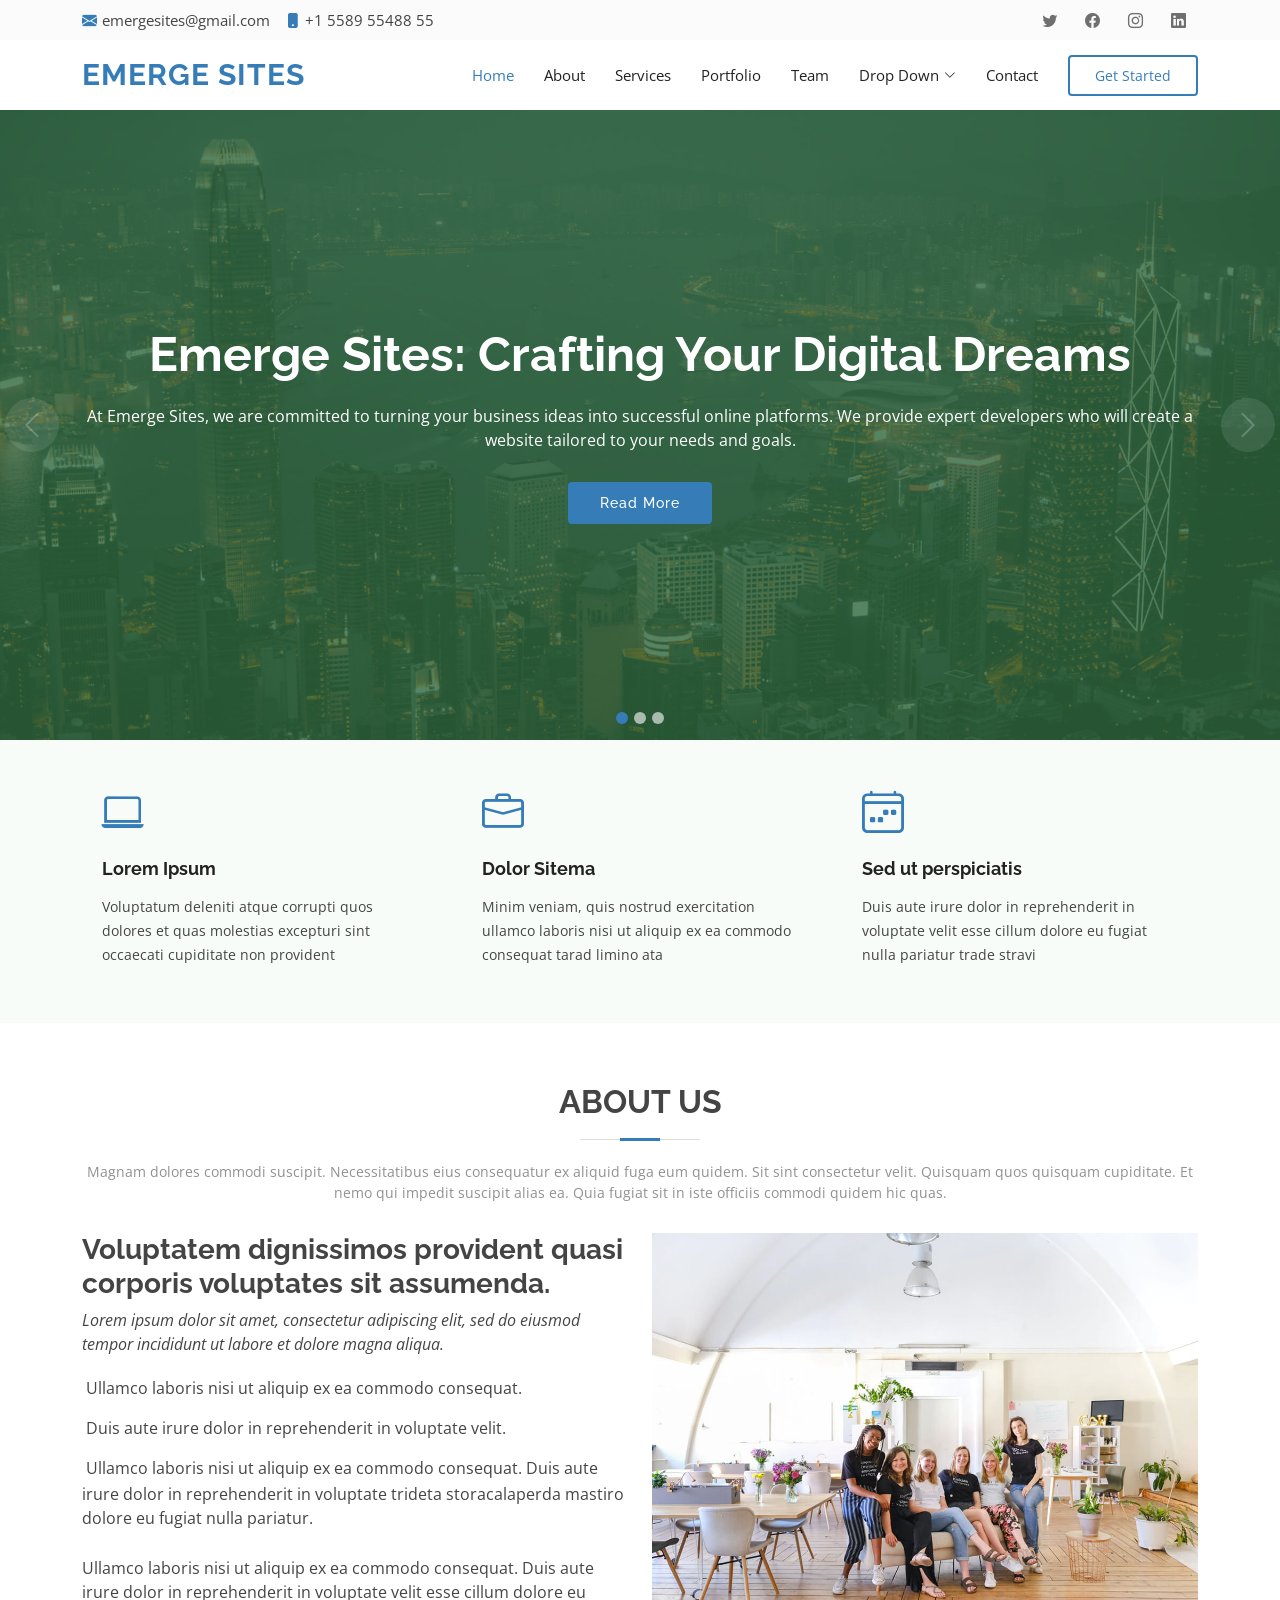
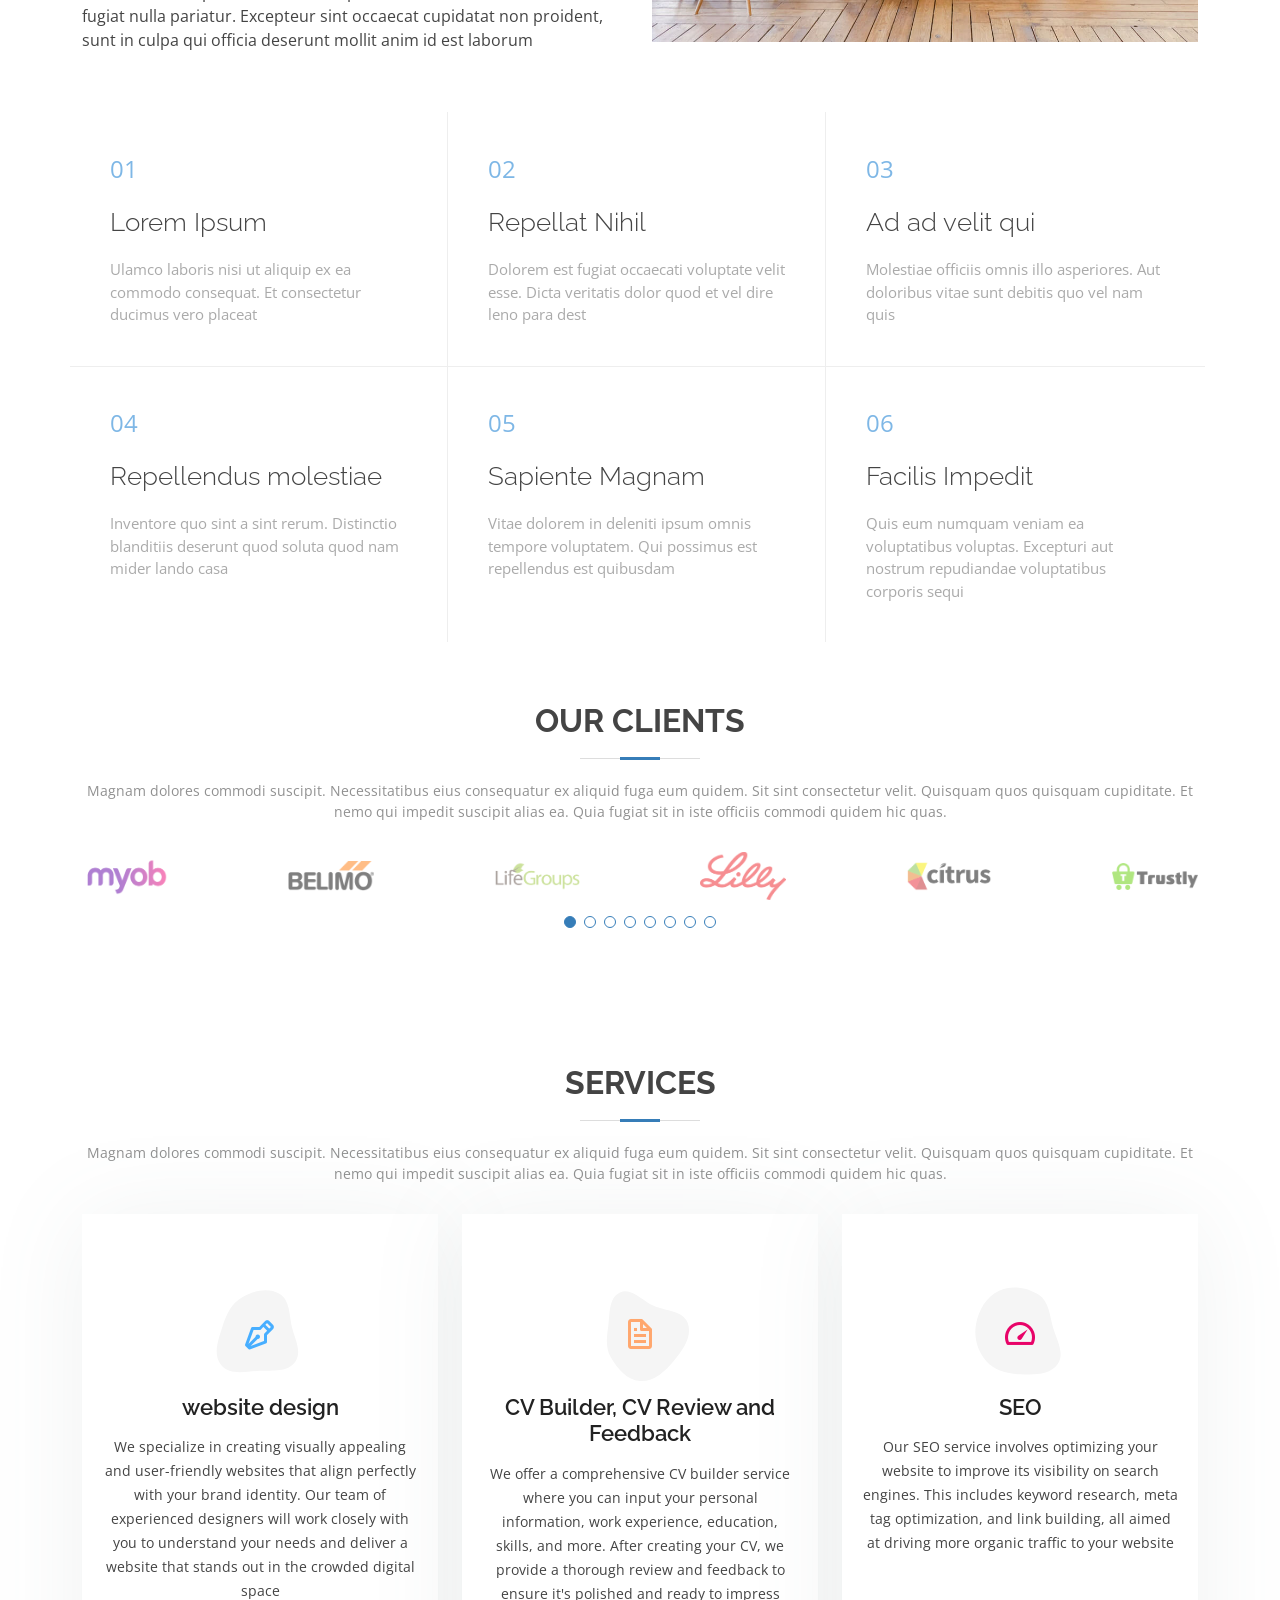
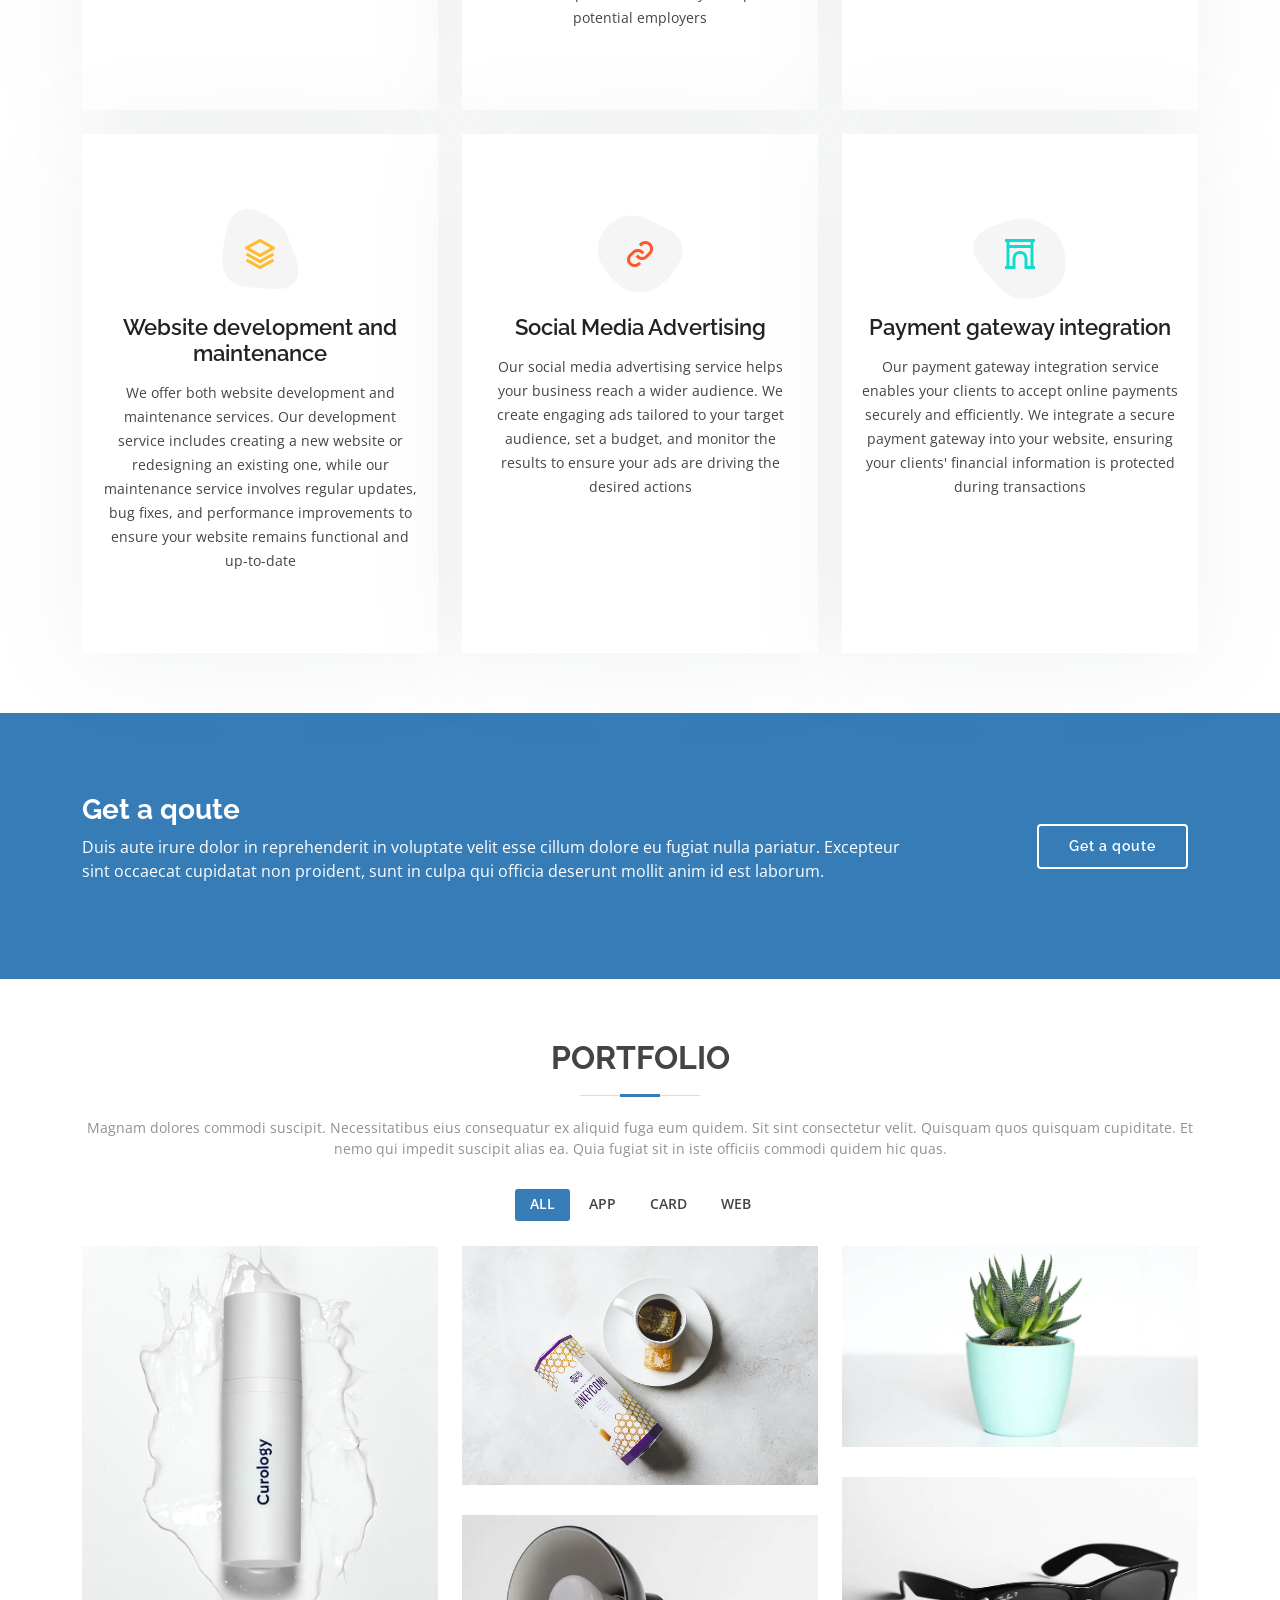
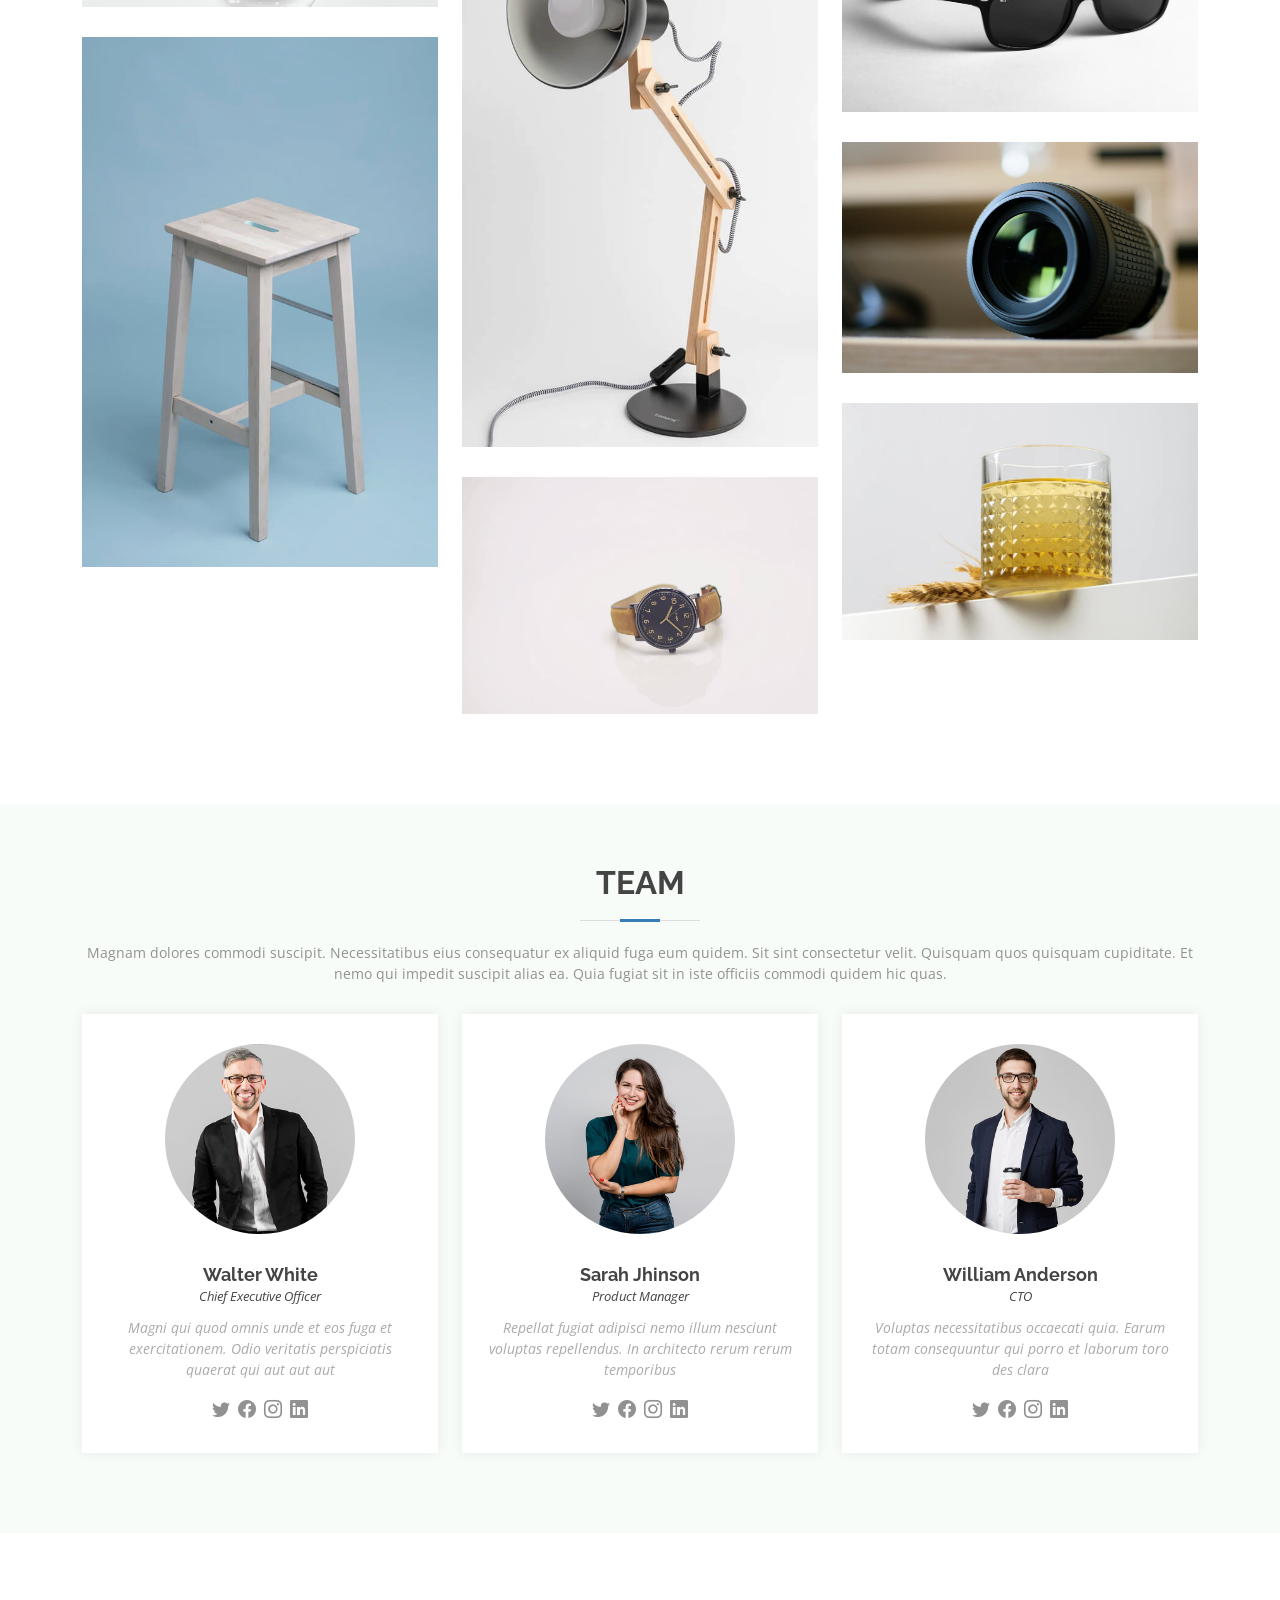
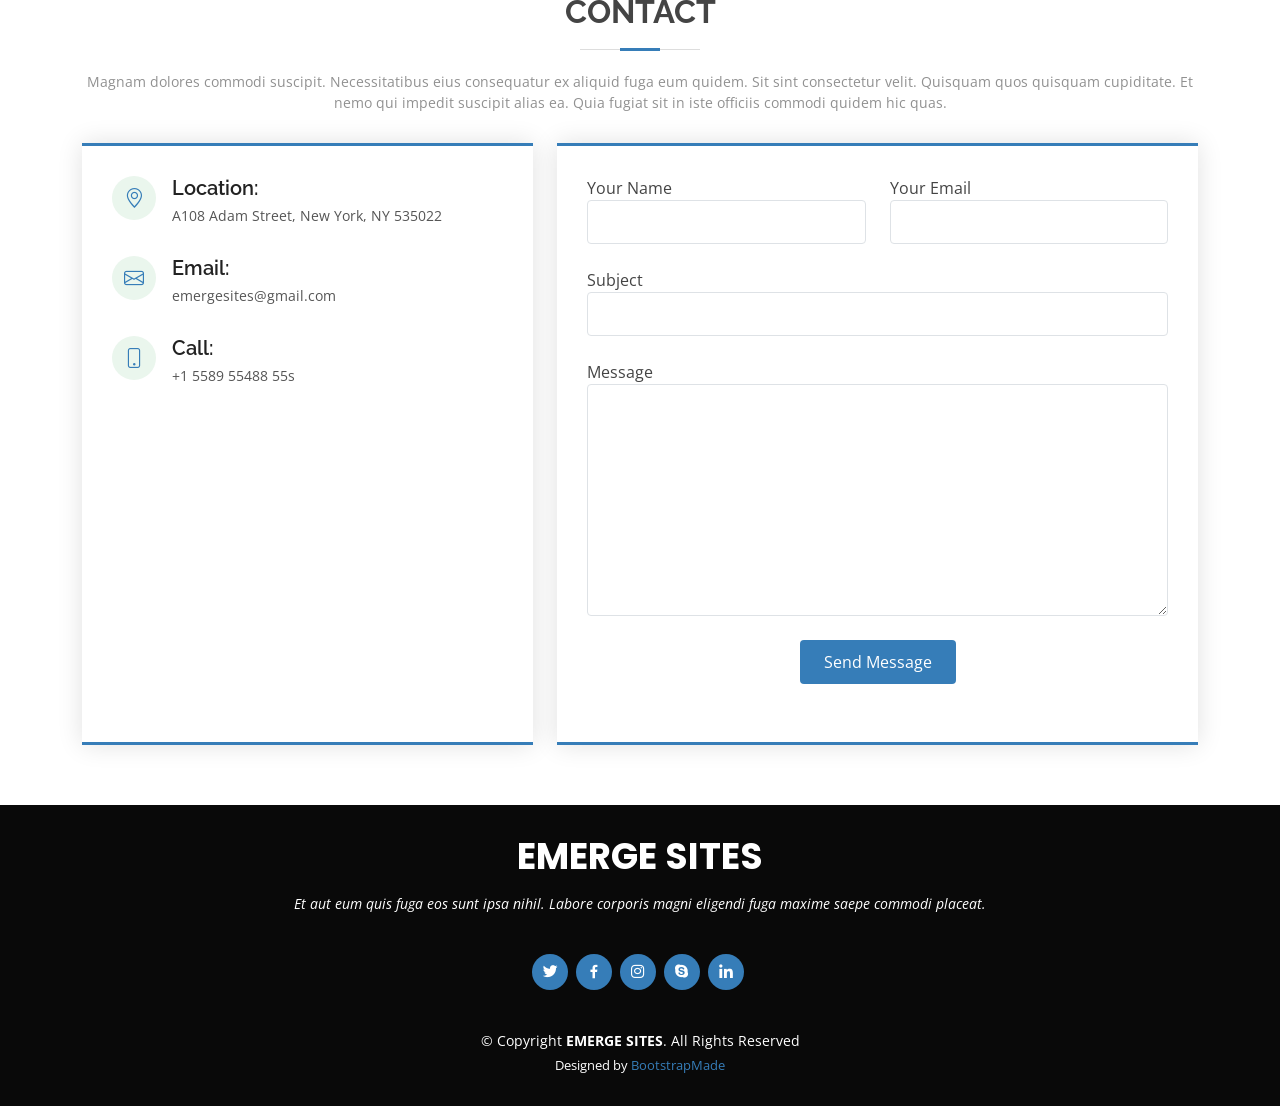
==== commit 6ed3997e: "services" ====
--- a/index.html
+++ b/index.html
@@ -1,733 +1,1197 @@
 <!DOCTYPE html>
 <html lang="en">
-
-<head>
-  <meta charset="utf-8">
-  <meta content="width=device-width, initial-scale=1.0" name="viewport">
-
-  <title>Emerge sites</title>
-  <meta content="" name="description">
-  <meta content="" name="keywords">
-
-  <!-- Favicons -->
-  <link href="assets/img/favicon.png" rel="icon">
-  <link href="assets/img/apple-touch-icon.png" rel="apple-touch-icon">
-
-  <!-- Google Fonts -->
-  <link href="https://fonts.googleapis.com/css?family=Open+Sans:300,300i,400,400i,600,600i,700,700i|Raleway:300,300i,400,400i,500,500i,600,600i,700,700i|Poppins:300,300i,400,400i,500,500i,600,600i,700,700i" rel="stylesheet">
-
-  <!-- Vendor CSS Files -->
-  <link href="assets/vendor/animate.css/animate.min.css" rel="stylesheet">
-  <link href="assets/vendor/bootstrap/css/bootstrap.min.css" rel="stylesheet">
-  <link href="assets/vendor/bootstrap-icons/bootstrap-icons.css" rel="stylesheet">
-  <link href="assets/vendor/boxicons/css/boxicons.min.css" rel="stylesheet">
-  <link href="assets/vendor/glightbox/css/glightbox.min.css" rel="stylesheet">
-  <link href="assets/vendor/swiper/swiper-bundle.min.css" rel="stylesheet">
-
-  <!-- Template Main CSS File -->
-  <link href="assets/css/style.css" rel="stylesheet">
-
-  <!-- =======================================================
+  <head>
+    <meta charset="utf-8" />
+    <meta content="width=device-width, initial-scale=1.0" name="viewport" />
+
+    <title>Emerge sites</title>
+    <meta content="" name="description" />
+    <meta content="" name="keywords" />
+
+    <!-- Favicons -->
+    <link href="assets/img/favicon.png" rel="icon" />
+    <link href="assets/img/apple-touch-icon.png" rel="apple-touch-icon" />
+
+    <!-- Google Fonts -->
+    <link
+      href="https://fonts.googleapis.com/css?family=Open+Sans:300,300i,400,400i,600,600i,700,700i|Raleway:300,300i,400,400i,500,500i,600,600i,700,700i|Poppins:300,300i,400,400i,500,500i,600,600i,700,700i"
+      rel="stylesheet"
+    />
+
+    <!-- Vendor CSS Files -->
+    <link href="assets/vendor/animate.css/animate.min.css" rel="stylesheet" />
+    <link
+      href="assets/vendor/bootstrap/css/bootstrap.min.css"
+      rel="stylesheet"
+    />
+    <link
+      href="assets/vendor/bootstrap-icons/bootstrap-icons.css"
+      rel="stylesheet"
+    />
+    <link href="assets/vendor/boxicons/css/boxicons.min.css" rel="stylesheet" />
+    <link
+      href="assets/vendor/glightbox/css/glightbox.min.css"
+      rel="stylesheet"
+    />
+    <link href="assets/vendor/swiper/swiper-bundle.min.css" rel="stylesheet" />
+
+    <!-- Template Main CSS File -->
+    <link href="assets/css/style.css" rel="stylesheet" />
+
+    <!-- =======================================================
   * Template Name: Green
   * Updated: Jan 09 2024 with Bootstrap v5.3.2
   * Template URL: https://bootstrapmade.com/green-free-one-page-bootstrap-template/
   * Author: BootstrapMade.com
   * License: https://bootstrapmade.com/license/
   ======================================================== -->
-</head>
-
-<body>
-
-  <!-- ======= Top Bar ======= -->
-  <section id="topbar" class="d-flex align-items-center">
-    <div class="container d-flex justify-content-center justify-content-md-between">
-      <div class="contact-info d-flex align-items-center">
-        <i class="bi bi-envelope-fill"></i><a href="mailto:contact@example.com">info@example.com</a>
-        <i class="bi bi-phone-fill phone-icon"></i> +1 5589 55488 55
+  </head>
+
+  <body>
+    <!-- ======= Top Bar ======= -->
+    <section id="topbar" class="d-flex align-items-center">
+      <div
+        class="container d-flex justify-content-center justify-content-md-between"
+      >
+        <div class="contact-info d-flex align-items-center">
+          <i class="bi bi-envelope-fill"></i
+          ><a href="mailto:emergesites@gmail.com">emergesites@gmail.com</a>
+          <i class="bi bi-phone-fill phone-icon"></i> +1 5589 55488 55
+        </div>
+        <div class="social-links d-none d-md-block">
+          <a href="#" class="twitter"><i class="bi bi-twitter"></i></a>
+          <a href="#" class="facebook"><i class="bi bi-facebook"></i></a>
+          <a href="#" class="instagram"><i class="bi bi-instagram"></i></a>
+          <a href="#" class="linkedin"><i class="bi bi-linkedin"></i></a>
+        </div>
       </div>
-      <div class="social-links d-none d-md-block">
-        <a href="#" class="twitter"><i class="bi bi-twitter"></i></a>
-        <a href="#" class="facebook"><i class="bi bi-facebook"></i></a>
-        <a href="#" class="instagram"><i class="bi bi-instagram"></i></a>
-        <a href="#" class="linkedin"><i class="bi bi-linkedin"></i></i></a>
+    </section>
+
+    <!-- ======= Header ======= -->
+    <header id="header" class="d-flex align-items-center">
+      <div class="container d-flex align-items-center">
+        <h1 class="logo me-auto"><a href="index.html">Emerge sites</a></h1>
+        <!-- Uncomment below if you prefer to use an image logo -->
+        <!-- <a href="index.html" class="logo me-auto"><img src="assets/img/logo.png" alt="" class="img-fluid"></a>-->
+
+        <nav id="navbar" class="navbar">
+          <ul>
+            <li><a class="nav-link scrollto active" href="#hero">Home</a></li>
+            <li><a class="nav-link scrollto" href="#about">About</a></li>
+            <li><a class="nav-link scrollto" href="#services">Services</a></li>
+            <li>
+              <a class="nav-link scrollto" href="#portfolio">Portfolio</a>
+            </li>
+            <li><a class="nav-link scrollto" href="#team">Team</a></li>
+            <li class="dropdown">
+              <a href="#"
+                ><span>Drop Down</span> <i class="bi bi-chevron-down"></i
+              ></a>
+              <ul>
+                <li><a href="#">Drop Down 1</a></li>
+                <li class="dropdown">
+                  <a href="#"
+                    ><span>Deep Drop Down</span>
+                    <i class="bi bi-chevron-right"></i
+                  ></a>
+                  <ul>
+                    <li><a href="#">Deep Drop Down 1</a></li>
+                    <li><a href="#">Deep Drop Down 2</a></li>
+                    <li><a href="#">Deep Drop Down 3</a></li>
+                    <li><a href="#">Deep Drop Down 4</a></li>
+                    <li><a href="#">Deep Drop Down 5</a></li>
+                  </ul>
+                </li>
+                <li><a href="#">Drop Down 2</a></li>
+                <li><a href="#">Drop Down 3</a></li>
+                <li><a href="#">Drop Down 4</a></li>
+              </ul>
+            </li>
+            <li><a class="nav-link scrollto" href="#contact">Contact</a></li>
+            <li>
+              <a class="getstarted scrollto" href="#about">Get Started</a>
+            </li>
+          </ul>
+          <i class="bi bi-list mobile-nav-toggle"></i>
+        </nav>
+        <!-- .navbar -->
       </div>
-    </div>
-  </section>
-
-  <!-- ======= Header ======= -->
-  <header id="header" class="d-flex align-items-center">
-    <div class="container d-flex align-items-center">
-
-      <h1 class="logo me-auto"><a href="index.html">Emerge sites</a></h1>
-      <!-- Uncomment below if you prefer to use an image logo -->
-      <!-- <a href="index.html" class="logo me-auto"><img src="assets/img/logo.png" alt="" class="img-fluid"></a>-->
-
-      <nav id="navbar" class="navbar">
-        <ul>
-          <li><a class="nav-link scrollto active" href="#hero">Home</a></li>
-          <li><a class="nav-link scrollto" href="#about">About</a></li>
-          <li><a class="nav-link scrollto" href="#services">Services</a></li>
-          <li><a class="nav-link scrollto " href="#portfolio">Portfolio</a></li>
-          <li><a class="nav-link scrollto" href="#team">Team</a></li>
-          <li class="dropdown"><a href="#"><span>Drop Down</span> <i class="bi bi-chevron-down"></i></a>
-            <ul>
-              <li><a href="#">Drop Down 1</a></li>
-              <li class="dropdown"><a href="#"><span>Deep Drop Down</span> <i class="bi bi-chevron-right"></i></a>
-                <ul>
-                  <li><a href="#">Deep Drop Down 1</a></li>
-                  <li><a href="#">Deep Drop Down 2</a></li>
-                  <li><a href="#">Deep Drop Down 3</a></li>
-                  <li><a href="#">Deep Drop Down 4</a></li>
-                  <li><a href="#">Deep Drop Down 5</a></li>
-                </ul>
-              </li>
-              <li><a href="#">Drop Down 2</a></li>
-              <li><a href="#">Drop Down 3</a></li>
-              <li><a href="#">Drop Down 4</a></li>
-            </ul>
-          </li>
-          <li><a class="nav-link scrollto" href="#contact">Contact</a></li>
-          <li><a class="getstarted scrollto" href="#about">Get Started</a></li>
-        </ul>
-        <i class="bi bi-list mobile-nav-toggle"></i>
-      </nav><!-- .navbar -->
-
-    </div>
-  </header><!-- End Header -->
-
-  <!-- ======= Hero Section ======= -->
-  <section id="hero">
-    <div id="heroCarousel" data-bs-interval="5000" class="carousel slide carousel-fade" data-bs-ride="carousel">
-
-      <ol class="carousel-indicators" id="hero-carousel-indicators"></ol>
-
-      <div class="carousel-inner" role="listbox">
-
-        <!-- Slide 1 -->
-        <div class="carousel-item active" style="background-image: url(assets/img/slide/slide-1.jpg)">
-          <div class="carousel-container">
-            <div class="container">
-              <h2 class="animate__animated animate__fadeInDown"><span>Emerge Sites:</span> Crafting Your Digital Dreams</h2>
-              <p class="animate__animated animate__fadeInUp">At Emerge Sites, we are committed to turning your business ideas into successful online platforms. We provide expert developers who will create a website tailored to your needs and goals.</p>
-              <a href="#about" class="btn-get-started animate__animated animate__fadeInUp scrollto">Read More</a>
-            </div>
-          </div>
-        </div>
-
-        <!-- Slide 2 -->
-        <div class="carousel-item" style="background-image: url(assets/img/slide/slide-2.jpg)">
-          <div class="carousel-container">
-            <div class="container">
-              <h2 class="animate__animated animate__fadeInDown">Making Your Online Presence Possible</h2>
-              <p class="animate__animated animate__fadeInUp">With Emerge Sites, we make your online presence possible. No matter who you are or what you do, we are here to support you in creating a website that stands out.</p>
-              <a href="#about" class="btn-get-started animate__animated animate__fadeInUp scrollto">Read More</a>
-            </div>
-          </div>
-        </div>
-
-        <!-- Slide 3 -->
-        <div class="carousel-item" style="background-image: url(assets/img/slide/slide-3.jpg)">
-          <div class="carousel-container">
-            <div class="container">
-              <h2 class="animate__animated animate__fadeInDown">Bridging the Gap to Your Success Online</h2>
-              <p class="animate__animated animate__fadeInUp">At Emerge Sites, we bridge the gap between your ideas and the digital world. Regardless of your background, we provide professional development teams to turn your vision into reality.</p>
-              <a href="#about" class="btn-get-started animate__animated animate__fadeInUp scrollto">Read More</a>
-            </div>
-          </div>
-        </div>
-
+    </header>
+    <!-- End Header -->
+
+    <!-- ======= Hero Section ======= -->
+    <section id="hero">
+      <div
+        id="heroCarousel"
+        data-bs-interval="5000"
+        class="carousel slide carousel-fade"
+        data-bs-ride="carousel"
+      >
+        <ol class="carousel-indicators" id="hero-carousel-indicators"></ol>
+
+        <div class="carousel-inner" role="listbox">
+          <!-- Slide 1 -->
+          <div
+            class="carousel-item active"
+            style="background-image: url(assets/img/slide/slide-1.jpg)"
+          >
+            <div class="carousel-container">
+              <div class="container">
+                <h2 class="animate__animated animate__fadeInDown">
+                  <span>Emerge Sites:</span> Crafting Your Digital Dreams
+                </h2>
+                <p class="animate__animated animate__fadeInUp">
+                  At Emerge Sites, we are committed to turning your business
+                  ideas into successful online platforms. We provide expert
+                  developers who will create a website tailored to your needs
+                  and goals.
+                </p>
+                <a
+                  href="#about"
+                  class="btn-get-started animate__animated animate__fadeInUp scrollto"
+                  >Read More</a
+                >
+              </div>
+            </div>
+          </div>
+
+          <!-- Slide 2 -->
+          <div
+            class="carousel-item"
+            style="background-image: url(assets/img/slide/slide-2.jpg)"
+          >
+            <div class="carousel-container">
+              <div class="container">
+                <h2 class="animate__animated animate__fadeInDown">
+                  Making Your Online Presence Possible
+                </h2>
+                <p class="animate__animated animate__fadeInUp">
+                  With Emerge Sites, we make your online presence possible. No
+                  matter who you are or what you do, we are here to support you
+                  in creating a website that stands out.
+                </p>
+                <a
+                  href="#about"
+                  class="btn-get-started animate__animated animate__fadeInUp scrollto"
+                  >Read More</a
+                >
+              </div>
+            </div>
+          </div>
+
+          <!-- Slide 3 -->
+          <div
+            class="carousel-item"
+            style="background-image: url(assets/img/slide/slide-3.jpg)"
+          >
+            <div class="carousel-container">
+              <div class="container">
+                <h2 class="animate__animated animate__fadeInDown">
+                  Bridging the Gap to Your Success Online
+                </h2>
+                <p class="animate__animated animate__fadeInUp">
+                  At Emerge Sites, we bridge the gap between your ideas and the
+                  digital world. Regardless of your background, we provide
+                  professional development teams to turn your vision into
+                  reality.
+                </p>
+                <a
+                  href="#about"
+                  class="btn-get-started animate__animated animate__fadeInUp scrollto"
+                  >Read More</a
+                >
+              </div>
+            </div>
+          </div>
+        </div>
+
+        <a
+          class="carousel-control-prev"
+          href="#heroCarousel"
+          role="button"
+          data-bs-slide="prev"
+        >
+          <span
+            class="carousel-control-prev-icon bi bi-chevron-left"
+            aria-hidden="true"
+          ></span>
+        </a>
+
+        <a
+          class="carousel-control-next"
+          href="#heroCarousel"
+          role="button"
+          data-bs-slide="next"
+        >
+          <span
+            class="carousel-control-next-icon bi bi-chevron-right"
+            aria-hidden="true"
+          ></span>
+        </a>
       </div>
-
-      <a class="carousel-control-prev" href="#heroCarousel" role="button" data-bs-slide="prev">
-        <span class="carousel-control-prev-icon bi bi-chevron-left" aria-hidden="true"></span>
-      </a>
-
-      <a class="carousel-control-next" href="#heroCarousel" role="button" data-bs-slide="next">
-        <span class="carousel-control-next-icon bi bi-chevron-right" aria-hidden="true"></span>
-      </a>
-
-    </div>
-  </section><!-- End Hero -->
-
-  <main id="main">
-
-    <!-- ======= Featured Services Section ======= -->
-    <section id="featured-services" class="featured-services section-bg">
+    </section>
+    <!-- End Hero -->
+
+    <main id="main">
+      <!-- ======= Featured Services Section ======= -->
+      <section id="featured-services" class="featured-services section-bg">
+        <div class="container">
+          <div class="row no-gutters">
+            <div class="col-lg-4 col-md-6">
+              <div class="icon-box">
+                <div class="icon"><i class="bi bi-laptop"></i></div>
+                <h4 class="title"><a href="">Lorem Ipsum</a></h4>
+                <p class="description">
+                  Voluptatum deleniti atque corrupti quos dolores et quas
+                  molestias excepturi sint occaecati cupiditate non provident
+                </p>
+              </div>
+            </div>
+            <div class="col-lg-4 col-md-6">
+              <div class="icon-box">
+                <div class="icon"><i class="bi bi-briefcase"></i></div>
+                <h4 class="title"><a href="">Dolor Sitema</a></h4>
+                <p class="description">
+                  Minim veniam, quis nostrud exercitation ullamco laboris nisi
+                  ut aliquip ex ea commodo consequat tarad limino ata
+                </p>
+              </div>
+            </div>
+            <div class="col-lg-4 col-md-6">
+              <div class="icon-box">
+                <div class="icon"><i class="bi bi-calendar4-week"></i></div>
+                <h4 class="title"><a href="">Sed ut perspiciatis</a></h4>
+                <p class="description">
+                  Duis aute irure dolor in reprehenderit in voluptate velit esse
+                  cillum dolore eu fugiat nulla pariatur trade stravi
+                </p>
+              </div>
+            </div>
+          </div>
+        </div>
+      </section>
+      <!-- End Featured Services Section -->
+
+      <!-- ======= About Us Section ======= -->
+      <section id="about" class="about">
+        <div class="container">
+          <div class="section-title">
+            <h2>About Us</h2>
+            <p>
+              Magnam dolores commodi suscipit. Necessitatibus eius consequatur
+              ex aliquid fuga eum quidem. Sit sint consectetur velit. Quisquam
+              quos quisquam cupiditate. Et nemo qui impedit suscipit alias ea.
+              Quia fugiat sit in iste officiis commodi quidem hic quas.
+            </p>
+          </div>
+
+          <div class="row">
+            <div class="col-lg-6 order-1 order-lg-2">
+              <img src="assets/img/about.jpg" class="img-fluid" alt="" />
+            </div>
+            <div class="col-lg-6 pt-4 pt-lg-0 order-2 order-lg-1 content">
+              <h3>
+                Voluptatem dignissimos provident quasi corporis voluptates sit
+                assumenda.
+              </h3>
+              <p class="fst-italic">
+                Lorem ipsum dolor sit amet, consectetur adipiscing elit, sed do
+                eiusmod tempor incididunt ut labore et dolore magna aliqua.
+              </p>
+              <ul>
+                <li>
+                  <i class="bi bi-check-circled"></i> Ullamco laboris nisi ut
+                  aliquip ex ea commodo consequat.
+                </li>
+                <li>
+                  <i class="bi bi-check-circled"></i> Duis aute irure dolor in
+                  reprehenderit in voluptate velit.
+                </li>
+                <li>
+                  <i class="bi bi-check-circled"></i> Ullamco laboris nisi ut
+                  aliquip ex ea commodo consequat. Duis aute irure dolor in
+                  reprehenderit in voluptate trideta storacalaperda mastiro
+                  dolore eu fugiat nulla pariatur.
+                </li>
+              </ul>
+              <p>
+                Ullamco laboris nisi ut aliquip ex ea commodo consequat. Duis
+                aute irure dolor in reprehenderit in voluptate velit esse cillum
+                dolore eu fugiat nulla pariatur. Excepteur sint occaecat
+                cupidatat non proident, sunt in culpa qui officia deserunt
+                mollit anim id est laborum
+              </p>
+            </div>
+          </div>
+        </div>
+      </section>
+      <!-- End About Us Section -->
+
+      <!-- ======= Why Us Section ======= -->
+      <section id="why-us" class="why-us">
+        <div class="container">
+          <div class="row no-gutters">
+            <div class="col-lg-4 col-md-6 content-item">
+              <span>01</span>
+              <h4>Lorem Ipsum</h4>
+              <p>
+                Ulamco laboris nisi ut aliquip ex ea commodo consequat. Et
+                consectetur ducimus vero placeat
+              </p>
+            </div>
+
+            <div class="col-lg-4 col-md-6 content-item">
+              <span>02</span>
+              <h4>Repellat Nihil</h4>
+              <p>
+                Dolorem est fugiat occaecati voluptate velit esse. Dicta
+                veritatis dolor quod et vel dire leno para dest
+              </p>
+            </div>
+
+            <div class="col-lg-4 col-md-6 content-item">
+              <span>03</span>
+              <h4>Ad ad velit qui</h4>
+              <p>
+                Molestiae officiis omnis illo asperiores. Aut doloribus vitae
+                sunt debitis quo vel nam quis
+              </p>
+            </div>
+
+            <div class="col-lg-4 col-md-6 content-item">
+              <span>04</span>
+              <h4>Repellendus molestiae</h4>
+              <p>
+                Inventore quo sint a sint rerum. Distinctio blanditiis deserunt
+                quod soluta quod nam mider lando casa
+              </p>
+            </div>
+
+            <div class="col-lg-4 col-md-6 content-item">
+              <span>05</span>
+              <h4>Sapiente Magnam</h4>
+              <p>
+                Vitae dolorem in deleniti ipsum omnis tempore voluptatem. Qui
+                possimus est repellendus est quibusdam
+              </p>
+            </div>
+
+            <div class="col-lg-4 col-md-6 content-item">
+              <span>06</span>
+              <h4>Facilis Impedit</h4>
+              <p>
+                Quis eum numquam veniam ea voluptatibus voluptas. Excepturi aut
+                nostrum repudiandae voluptatibus corporis sequi
+              </p>
+            </div>
+          </div>
+        </div>
+      </section>
+      <!-- End Why Us Section -->
+
+      <!-- ======= Our Clients Section ======= -->
+      <section id="clients" class="clients">
+        <div class="container">
+          <div class="section-title">
+            <h2>Our Clients</h2>
+            <p>
+              Magnam dolores commodi suscipit. Necessitatibus eius consequatur
+              ex aliquid fuga eum quidem. Sit sint consectetur velit. Quisquam
+              quos quisquam cupiditate. Et nemo qui impedit suscipit alias ea.
+              Quia fugiat sit in iste officiis commodi quidem hic quas.
+            </p>
+          </div>
+
+          <div class="clients-slider swiper">
+            <div class="swiper-wrapper align-items-center">
+              <div class="swiper-slide">
+                <img
+                  src="assets/img/clients/client-1.png"
+                  class="img-fluid"
+                  alt=""
+                />
+              </div>
+              <div class="swiper-slide">
+                <img
+                  src="assets/img/clients/client-2.png"
+                  class="img-fluid"
+                  alt=""
+                />
+              </div>
+              <div class="swiper-slide">
+                <img
+                  src="assets/img/clients/client-3.png"
+                  class="img-fluid"
+                  alt=""
+                />
+              </div>
+              <div class="swiper-slide">
+                <img
+                  src="assets/img/clients/client-4.png"
+                  class="img-fluid"
+                  alt=""
+                />
+              </div>
+              <div class="swiper-slide">
+                <img
+                  src="assets/img/clients/client-5.png"
+                  class="img-fluid"
+                  alt=""
+                />
+              </div>
+              <div class="swiper-slide">
+                <img
+                  src="assets/img/clients/client-6.png"
+                  class="img-fluid"
+                  alt=""
+                />
+              </div>
+              <div class="swiper-slide">
+                <img
+                  src="assets/img/clients/client-7.png"
+                  class="img-fluid"
+                  alt=""
+                />
+              </div>
+              <div class="swiper-slide">
+                <img
+                  src="assets/img/clients/client-8.png"
+                  class="img-fluid"
+                  alt=""
+                />
+              </div>
+            </div>
+            <div class="swiper-pagination"></div>
+          </div>
+        </div>
+      </section>
+      <!-- End Our Clients Section -->
+
+      <!-- ======= Services Section ======= -->
+      <section id="services" class="services">
+        <div class="container">
+          <div class="section-title">
+            <h2>Services</h2>
+            <p>
+              Magnam dolores commodi suscipit. Necessitatibus eius consequatur
+              ex aliquid fuga eum quidem. Sit sint consectetur velit. Quisquam
+              quos quisquam cupiditate. Et nemo qui impedit suscipit alias ea.
+              Quia fugiat sit in iste officiis commodi quidem hic quas.
+            </p>
+          </div>
+
+          <div class="row">
+            <div
+              class="col-lg-4 col-md-6 d-flex align-items-stretch"
+              data-aos="zoom-in"
+              data-aos-delay="100"
+            >
+              <div class="icon-box iconbox-blue">
+                <div class="icon">
+                  <svg
+                    width="100"
+                    height="100"
+                    viewBox="0 0 600 600"
+                    xmlns="http://www.w3.org/2000/svg"
+                  >
+                    <path
+                      stroke="none"
+                      stroke-width="0"
+                      fill="#f5f5f5"
+                      d="M300,521.0016835830174C376.1290562159157,517.8887921683347,466.0731472004068,529.7835943286574,510.70327084640275,468.03025145048787C554.3714126377745,407.6079735673963,508.03601936045806,328.9844924480964,491.2728898941984,256.3432110539036C474.5976632858925,184.082847569629,479.9380746630129,96.60480741107993,416.23090153303,58.64404602377083C348.86323505073057,18.502131276798302,261.93793281208167,40.57373210992963,193.5410806939664,78.93577620505333C130.42746243093433,114.334589627462,98.30271207620316,179.96522072025542,76.75703585869454,249.04625023123273C51.97151888228291,328.5150500222984,13.704378332031375,421.85034740162234,66.52175969318436,486.19268352777647C119.04800174914682,550.1803526380478,217.28368757567262,524.383925680826,300,521.0016835830174"
+                    ></path>
+                  </svg>
+                  <i class="bx bx-pen"></i>
+                </div>
+                <h4><a href="">website design</a></h4>
+                <p>
+                  We specialize in creating visually appealing and user-friendly
+                  websites that align perfectly with your brand identity. Our
+                  team of experienced designers will work closely with you to
+                  understand your needs and deliver a website that stands out in
+                  the crowded digital space
+                </p>
+              </div>
+            </div>
+
+            <div
+              class="col-lg-4 col-md-6 d-flex align-items-stretch mt-4 mt-md-0"
+              data-aos="zoom-in"
+              data-aos-delay="200"
+            >
+              <div class="icon-box iconbox-orange">
+                <div class="icon">
+                  <svg
+                    width="100"
+                    height="100"
+                    viewBox="0 0 600 600"
+                    xmlns="http://www.w3.org/2000/svg"
+                  >
+                    <path
+                      stroke="none"
+                      stroke-width="0"
+                      fill="#f5f5f5"
+                      d="M300,582.0697525312426C382.5290701553225,586.8405444964366,449.9789794690241,525.3245884688669,502.5850820975895,461.55621195738473C556.606425686781,396.0723002908107,615.8543463187945,314.28637112970534,586.6730223649479,234.56875336149918C558.9533121215079,158.8439757836574,454.9685369536778,164.00468322053177,381.49747125262974,130.76875717737553C312.15926192815925,99.40240125094834,248.97055460311594,18.661163978235184,179.8680185752513,50.54337015887873C110.5421016452524,82.52863877960104,119.82277516462835,180.83849132639028,109.12597500060166,256.43424936330496C100.08760227029461,320.3096726198365,92.17705696193138,384.0621239912766,124.79988738764834,439.7174275375508C164.83382741302287,508.01625554203684,220.96474134820875,577.5009287672846,300,582.0697525312426"
+                    ></path>
+                  </svg>
+                  <i class="bx bx-file"></i>
+                </div>
+                <h4><a href="">CV Builder, CV Review and Feedback</a></h4>
+                <p>
+                  We offer a comprehensive CV builder service where you can
+                  input your personal information, work experience, education,
+                  skills, and more. After creating your CV, we provide a
+                  thorough review and feedback to ensure it's polished and ready
+                  to impress potential employers
+                </p>
+              </div>
+            </div>
+
+            <div
+              class="col-lg-4 col-md-6 d-flex align-items-stretch mt-4 mt-lg-0"
+              data-aos="zoom-in"
+              data-aos-delay="300"
+            >
+              <div class="icon-box iconbox-pink">
+                <div class="icon">
+                  <svg
+                    width="100"
+                    height="100"
+                    viewBox="0 0 600 600"
+                    xmlns="http://www.w3.org/2000/svg"
+                  >
+                    <path
+                      stroke="none"
+                      stroke-width="0"
+                      fill="#f5f5f5"
+                      d="M300,541.5067337569781C382.14930387511276,545.0595476570109,479.8736841581634,548.3450877840088,526.4010558755058,480.5488172755941C571.5218469581645,414.80211281144784,517.5187510058486,332.0715597781072,496.52539010469104,255.14436215662573C477.37192572678356,184.95920475031193,473.57363656557914,105.61284051026155,413.0603344069578,65.22779650032875C343.27470386102294,18.654635553484475,251.2091493199835,5.337323636656869,175.0934190732945,40.62881213300186C97.87086631185822,76.43348514350839,51.98124368387456,156.15599469081315,36.44837278890362,239.84606092416172C21.716077023791087,319.22268207091537,43.775223500013084,401.1760424656574,96.891909868211,461.97329694683043C147.22146801428983,519.5804099606455,223.5754009179313,538.201503339737,300,541.5067337569781"
+                    ></path>
+                  </svg>
+                  <i class="bx bx-tachometer"></i>
+                </div>
+                <h4><a href="">SEO</a></h4>
+                <p>
+                  Our SEO service involves optimizing your website to improve
+                  its visibility on search engines. This includes keyword
+                  research, meta tag optimization, and link building, all aimed
+                  at driving more organic traffic to your website
+                </p>
+              </div>
+            </div>
+
+            <div
+              class="col-lg-4 col-md-6 d-flex align-items-stretch mt-4"
+              data-aos="zoom-in"
+              data-aos-delay="100"
+            >
+              <div class="icon-box iconbox-yellow">
+                <div class="icon">
+                  <svg
+                    width="100"
+                    height="100"
+                    viewBox="0 0 600 600"
+                    xmlns="http://www.w3.org/2000/svg"
+                  >
+                    <path
+                      stroke="none"
+                      stroke-width="0"
+                      fill="#f5f5f5"
+                      d="M300,503.46388370962813C374.79870501325706,506.71871716319447,464.8034551963731,527.1746412648533,510.4981551193396,467.86667711651364C555.9287308511215,408.9015244558933,512.6030010748507,327.5744911775523,490.211057578863,256.5855673507754C471.097692560561,195.9906835881958,447.69079081568157,138.11976852964426,395.19560036434837,102.3242989838813C329.3053358748298,57.3949838291264,248.02791733380457,8.279543830951368,175.87071277845988,42.242879143198664C103.41431057327972,76.34704239035025,93.79494320519305,170.9812938413882,81.28167332365135,250.07896920659033C70.17666984294237,320.27484674793965,64.84698225790005,396.69656628748305,111.28512138212992,450.4950937839243C156.20124167950087,502.5303643271138,231.32542653798444,500.4755392045468,300,503.46388370962813"
+                    ></path>
+                  </svg>
+                  <i class="bx bx-layer"></i>
+                </div>
+                <h4><a href=""> Website development and maintenance</a></h4>
+                <p>
+                  We offer both website development and maintenance services.
+                  Our development service includes creating a new website or
+                  redesigning an existing one, while our maintenance service
+                  involves regular updates, bug fixes, and performance
+                  improvements to ensure your website remains functional and
+                  up-to-date
+                </p>
+              </div>
+            </div>
+
+            <div
+              class="col-lg-4 col-md-6 d-flex align-items-stretch mt-4"
+              data-aos="zoom-in"
+              data-aos-delay="200"
+            >
+              <div class="icon-box iconbox-red">
+                <div class="icon">
+                  <svg
+                    width="100"
+                    height="100"
+                    viewBox="0 0 600 600"
+                    xmlns="http://www.w3.org/2000/svg"
+                  >
+                    <path
+                      stroke="none"
+                      stroke-width="0"
+                      fill="#f5f5f5"
+                      d="M300,532.3542879108572C369.38199826031484,532.3153073249985,429.10787420159085,491.63046689027357,474.5244479745417,439.17860296908856C522.8885846962883,383.3225815378663,569.1668002868075,314.3205725914397,550.7432151929288,242.7694973846089C532.6665558377875,172.5657663291529,456.2379748765914,142.6223662098291,390.3689995646985,112.34683881706744C326.66090330228417,83.06452184765237,258.84405631176094,53.51806209861945,193.32584062364296,78.48882559362697C121.61183558270385,105.82097193414197,62.805066853699245,167.19869350419734,48.57481801355237,242.6138429142374C34.843463184063346,315.3850353017275,76.69343916112496,383.4422959591041,125.22947124332185,439.3748458443577C170.7312796277747,491.8107796887764,230.57421082200815,532.3932930995766,300,532.3542879108572"
+                    ></path>
+                  </svg>
+                  <i class="bx bx-link"></i>
+                </div>
+                <h4><a href="">Social Media Advertising</a></h4>
+                <p>
+                  Our social media advertising service helps your business reach
+                  a wider audience. We create engaging ads tailored to your
+                  target audience, set a budget, and monitor the results to
+                  ensure your ads are driving the desired actions
+                </p>
+              </div>
+            </div>
+
+            <div
+              class="col-lg-4 col-md-6 d-flex align-items-stretch mt-4"
+              data-aos="zoom-in"
+              data-aos-delay="300"
+            >
+              <div class="icon-box iconbox-teal">
+                <div class="icon">
+                  <svg
+                    width="100"
+                    height="100"
+                    viewBox="0 0 600 600"
+                    xmlns="http://www.w3.org/2000/svg"
+                  >
+                    <path
+                      stroke="none"
+                      stroke-width="0"
+                      fill="#f5f5f5"
+                      d="M300,566.797414625762C385.7384707136149,576.1784315230908,478.7894351017131,552.8928747891023,531.9192734346935,484.94944893311C584.6109503024035,417.5663521118492,582.489472248146,322.67544863468447,553.9536738515405,242.03673114598146C529.1557734026468,171.96086150256528,465.24506316201064,127.66468636344209,395.9583748389544,100.7403814666027C334.2173773831606,76.7482773500951,269.4350130405921,84.62216499799875,207.1952322260088,107.2889140133804C132.92018162631612,134.33871894543012,41.79353780512637,160.00259165414826,22.644507872594943,236.69541883565114C3.319112789854554,314.0945973066697,72.72355303640163,379.243833228382,124.04198916343866,440.3218312028393C172.9286146004772,498.5055451809895,224.45579914871206,558.5317968840102,300,566.797414625762"
+                    ></path>
+                  </svg>
+                  <i class="bx bx-arch"></i>
+                </div>
+                <h4><a href="">Payment gateway integration</a></h4>
+                <p>
+                  Our payment gateway integration service enables your clients
+                  to accept online payments securely and efficiently. We
+                  integrate a secure payment gateway into your website, ensuring
+                  your clients' financial information is protected during
+                  transactions
+                </p>
+              </div>
+            </div>
+          </div>
+        </div>
+      </section>
+      <!-- End Services Section -->
+
+      <!-- ======= Cta Section ======= -->
+      <section id="cta" class="cta">
+        <div class="container">
+          <div class="row">
+            <div class="col-lg-9 text-center text-lg-start">
+              <h3>Get a qoute</h3>
+              <p>
+                Duis aute irure dolor in reprehenderit in voluptate velit esse
+                cillum dolore eu fugiat nulla pariatur. Excepteur sint occaecat
+                cupidatat non proident, sunt in culpa qui officia deserunt
+                mollit anim id est laborum.
+              </p>
+            </div>
+            <div class="col-lg-3 cta-btn-container text-center">
+              <a class="cta-btn align-middle" href="#contact">Get a qoute</a>
+            </div>
+          </div>
+        </div>
+      </section>
+      <!-- End Cta Section -->
+
+      <!-- ======= Portfolio Section ======= -->
+      <section id="portfolio" class="portfolio">
+        <div class="container">
+          <div class="section-title">
+            <h2>Portfolio</h2>
+            <p>
+              Magnam dolores commodi suscipit. Necessitatibus eius consequatur
+              ex aliquid fuga eum quidem. Sit sint consectetur velit. Quisquam
+              quos quisquam cupiditate. Et nemo qui impedit suscipit alias ea.
+              Quia fugiat sit in iste officiis commodi quidem hic quas.
+            </p>
+          </div>
+
+          <div class="row">
+            <div class="col-lg-12 d-flex justify-content-center">
+              <ul id="portfolio-flters">
+                <li data-filter="*" class="filter-active">All</li>
+                <li data-filter=".filter-app">App</li>
+                <li data-filter=".filter-card">Card</li>
+                <li data-filter=".filter-web">Web</li>
+              </ul>
+            </div>
+          </div>
+
+          <div class="row portfolio-container">
+            <div class="col-lg-4 col-md-6 portfolio-item filter-app">
+              <div class="portfolio-wrap">
+                <img
+                  src="assets/img/portfolio/portfolio-1.jpg"
+                  class="img-fluid"
+                  alt=""
+                />
+                <div class="portfolio-info">
+                  <h4>App 1</h4>
+                  <p>App</p>
+                  <div class="portfolio-links">
+                    <a
+                      href="assets/img/portfolio/portfolio-1.jpg"
+                      data-gallery="portfolioGallery"
+                      class="portfolio-lightbox"
+                      title="App 1"
+                      ><i class="bx bx-plus"></i
+                    ></a>
+                    <a href="portfolio-details.html" title="More Details"
+                      ><i class="bx bx-link"></i
+                    ></a>
+                  </div>
+                </div>
+              </div>
+            </div>
+
+            <div class="col-lg-4 col-md-6 portfolio-item filter-web">
+              <div class="portfolio-wrap">
+                <img
+                  src="assets/img/portfolio/portfolio-2.jpg"
+                  class="img-fluid"
+                  alt=""
+                />
+                <div class="portfolio-info">
+                  <h4>Web 3</h4>
+                  <p>Web</p>
+                  <div class="portfolio-links">
+                    <a
+                      href="assets/img/portfolio/portfolio-2.jpg"
+                      data-gallery="portfolioGallery"
+                      class="portfolio-lightbox"
+                      title="Web 3"
+                      ><i class="bx bx-plus"></i
+                    ></a>
+                    <a href="portfolio-details.html" title="More Details"
+                      ><i class="bx bx-link"></i
+                    ></a>
+                  </div>
+                </div>
+              </div>
+            </div>
+
+            <div class="col-lg-4 col-md-6 portfolio-item filter-app">
+              <div class="portfolio-wrap">
+                <img
+                  src="assets/img/portfolio/portfolio-3.jpg"
+                  class="img-fluid"
+                  alt=""
+                />
+                <div class="portfolio-info">
+                  <h4>App 2</h4>
+                  <p>App</p>
+                  <div class="portfolio-links">
+                    <a
+                      href="assets/img/portfolio/portfolio-3.jpg"
+                      data-gallery="portfolioGallery"
+                      class="portfolio-lightbox"
+                      title="App 2"
+                      ><i class="bx bx-plus"></i
+                    ></a>
+                    <a href="portfolio-details.html" title="More Details"
+                      ><i class="bx bx-link"></i
+                    ></a>
+                  </div>
+                </div>
+              </div>
+            </div>
+
+            <div class="col-lg-4 col-md-6 portfolio-item filter-card">
+              <div class="portfolio-wrap">
+                <img
+                  src="assets/img/portfolio/portfolio-4.jpg"
+                  class="img-fluid"
+                  alt=""
+                />
+                <div class="portfolio-info">
+                  <h4>Card 2</h4>
+                  <p>Card</p>
+                  <div class="portfolio-links">
+                    <a
+                      href="assets/img/portfolio/portfolio-4.jpg"
+                      data-gallery="portfolioGallery"
+                      class="portfolio-lightbox"
+                      title="Card 2"
+                      ><i class="bx bx-plus"></i
+                    ></a>
+                    <a href="portfolio-details.html" title="More Details"
+                      ><i class="bx bx-link"></i
+                    ></a>
+                  </div>
+                </div>
+              </div>
+            </div>
+
+            <div class="col-lg-4 col-md-6 portfolio-item filter-web">
+              <div class="portfolio-wrap">
+                <img
+                  src="assets/img/portfolio/portfolio-5.jpg"
+                  class="img-fluid"
+                  alt=""
+                />
+                <div class="portfolio-info">
+                  <h4>Web 2</h4>
+                  <p>Web</p>
+                  <div class="portfolio-links">
+                    <a
+                      href="assets/img/portfolio/portfolio-5.jpg"
+                      data-gallery="portfolioGallery"
+                      class="portfolio-lightbox"
+                      title="Web 2"
+                      ><i class="bx bx-plus"></i
+                    ></a>
+                    <a href="portfolio-details.html" title="More Details"
+                      ><i class="bx bx-link"></i
+                    ></a>
+                  </div>
+                </div>
+              </div>
+            </div>
+
+            <div class="col-lg-4 col-md-6 portfolio-item filter-app">
+              <div class="portfolio-wrap">
+                <img
+                  src="assets/img/portfolio/portfolio-6.jpg"
+                  class="img-fluid"
+                  alt=""
+                />
+                <div class="portfolio-info">
+                  <h4>App 3</h4>
+                  <p>App</p>
+                  <div class="portfolio-links">
+                    <a
+                      href="assets/img/portfolio/portfolio-6.jpg"
+                      data-gallery="portfolioGallery"
+                      class="portfolio-lightbox"
+                      title="App 3"
+                      ><i class="bx bx-plus"></i
+                    ></a>
+                    <a href="portfolio-details.html" title="More Details"
+                      ><i class="bx bx-link"></i
+                    ></a>
+                  </div>
+                </div>
+              </div>
+            </div>
+
+            <div class="col-lg-4 col-md-6 portfolio-item filter-card">
+              <div class="portfolio-wrap">
+                <img
+                  src="assets/img/portfolio/portfolio-7.jpg"
+                  class="img-fluid"
+                  alt=""
+                />
+                <div class="portfolio-info">
+                  <h4>Card 1</h4>
+                  <p>Card</p>
+                  <div class="portfolio-links">
+                    <a
+                      href="assets/img/portfolio/portfolio-7.jpg"
+                      data-gallery="portfolioGallery"
+                      class="portfolio-lightbox"
+                      title="Card 1"
+                      ><i class="bx bx-plus"></i
+                    ></a>
+                    <a href="portfolio-details.html" title="More Details"
+                      ><i class="bx bx-link"></i
+                    ></a>
+                  </div>
+                </div>
+              </div>
+            </div>
+
+            <div class="col-lg-4 col-md-6 portfolio-item filter-card">
+              <div class="portfolio-wrap">
+                <img
+                  src="assets/img/portfolio/portfolio-8.jpg"
+                  class="img-fluid"
+                  alt=""
+                />
+                <div class="portfolio-info">
+                  <h4>Card 3</h4>
+                  <p>Card</p>
+                  <div class="portfolio-links">
+                    <a
+                      href="assets/img/portfolio/portfolio-8.jpg"
+                      data-gallery="portfolioGallery"
+                      class="portfolio-lightbox"
+                      title="Card 3"
+                      ><i class="bx bx-plus"></i
+                    ></a>
+                    <a href="portfolio-details.html" title="More Details"
+                      ><i class="bx bx-link"></i
+                    ></a>
+                  </div>
+                </div>
+              </div>
+            </div>
+
+            <div class="col-lg-4 col-md-6 portfolio-item filter-web">
+              <div class="portfolio-wrap">
+                <img
+                  src="assets/img/portfolio/portfolio-9.jpg"
+                  class="img-fluid"
+                  alt=""
+                />
+                <div class="portfolio-info">
+                  <h4>Web 3</h4>
+                  <p>Web</p>
+                  <div class="portfolio-links">
+                    <a
+                      href="assets/img/portfolio/portfolio-9.jpg"
+                      data-gallery="portfolioGallery"
+                      class="portfolio-lightbox"
+                      title="Web 3"
+                      ><i class="bx bx-plus"></i
+                    ></a>
+                    <a href="portfolio-details.html" title="More Details"
+                      ><i class="bx bx-link"></i
+                    ></a>
+                  </div>
+                </div>
+              </div>
+            </div>
+          </div>
+        </div>
+      </section>
+      <!-- End Portfolio Section -->
+
+      <!-- ======= Team Section ======= -->
+      <section id="team" class="team section-bg">
+        <div class="container">
+          <div class="section-title">
+            <h2>Team</h2>
+            <p>
+              Magnam dolores commodi suscipit. Necessitatibus eius consequatur
+              ex aliquid fuga eum quidem. Sit sint consectetur velit. Quisquam
+              quos quisquam cupiditate. Et nemo qui impedit suscipit alias ea.
+              Quia fugiat sit in iste officiis commodi quidem hic quas.
+            </p>
+          </div>
+
+          <div class="row">
+            <div class="col-lg-4 col-md-6 d-flex align-items-stretch">
+              <div class="member">
+                <img src="assets/img/team/team-1.jpg" alt="" />
+                <h4>Walter White</h4>
+                <span>Chief Executive Officer</span>
+                <p>
+                  Magni qui quod omnis unde et eos fuga et exercitationem. Odio
+                  veritatis perspiciatis quaerat qui aut aut aut
+                </p>
+                <div class="social">
+                  <a href=""><i class="bi bi-twitter"></i></a>
+                  <a href=""><i class="bi bi-facebook"></i></a>
+                  <a href=""><i class="bi bi-instagram"></i></a>
+                  <a href=""><i class="bi bi-linkedin"></i></a>
+                </div>
+              </div>
+            </div>
+
+            <div class="col-lg-4 col-md-6 d-flex align-items-stretch">
+              <div class="member">
+                <img src="assets/img/team/team-2.jpg" alt="" />
+                <h4>Sarah Jhinson</h4>
+                <span>Product Manager</span>
+                <p>
+                  Repellat fugiat adipisci nemo illum nesciunt voluptas
+                  repellendus. In architecto rerum rerum temporibus
+                </p>
+                <div class="social">
+                  <a href=""><i class="bi bi-twitter"></i></a>
+                  <a href=""><i class="bi bi-facebook"></i></a>
+                  <a href=""><i class="bi bi-instagram"></i></a>
+                  <a href=""><i class="bi bi-linkedin"></i></a>
+                </div>
+              </div>
+            </div>
+
+            <div class="col-lg-4 col-md-6 d-flex align-items-stretch">
+              <div class="member">
+                <img src="assets/img/team/team-3.jpg" alt="" />
+                <h4>William Anderson</h4>
+                <span>CTO</span>
+                <p>
+                  Voluptas necessitatibus occaecati quia. Earum totam
+                  consequuntur qui porro et laborum toro des clara
+                </p>
+                <div class="social">
+                  <a href=""><i class="bi bi-twitter"></i></a>
+                  <a href=""><i class="bi bi-facebook"></i></a>
+                  <a href=""><i class="bi bi-instagram"></i></a>
+                  <a href=""><i class="bi bi-linkedin"></i></a>
+                </div>
+              </div>
+            </div>
+          </div>
+        </div>
+      </section>
+      <!-- End Team Section -->
+
+      <!-- ======= Contact Section ======= -->
+      <section id="contact" class="contact">
+        <div class="container">
+          <div class="section-title">
+            <h2>Contact</h2>
+            <p>
+              Magnam dolores commodi suscipit. Necessitatibus eius consequatur
+              ex aliquid fuga eum quidem. Sit sint consectetur velit. Quisquam
+              quos quisquam cupiditate. Et nemo qui impedit suscipit alias ea.
+              Quia fugiat sit in iste officiis commodi quidem hic quas.
+            </p>
+          </div>
+
+          <div class="row">
+            <div class="col-lg-5 d-flex align-items-stretch">
+              <div class="info">
+                <div class="address">
+                  <i class="bi bi-geo-alt"></i>
+                  <h4>Location:</h4>
+                  <p>A108 Adam Street, New York, NY 535022</p>
+                </div>
+
+                <div class="email">
+                  <i class="bi bi-envelope"></i>
+                  <h4>Email:</h4>
+                  <p>emergesites@gmail.com</p>
+                </div>
+
+                <div class="phone">
+                  <i class="bi bi-phone"></i>
+                  <h4>Call:</h4>
+                  <p>+1 5589 55488 55s</p>
+                </div>
+
+                <iframe
+                  src="https://www.google.com/maps/embed?pb=!1m14!1m8!1m3!1d12097.433213460943!2d-74.0062269!3d40.7101282!3m2!1i1024!2i768!4f13.1!3m3!1m2!1s0x0%3A0xb89d1fe6bc499443!2sDowntown+Conference+Center!5e0!3m2!1smk!2sbg!4v1539943755621"
+                  frameborder="0"
+                  style="border: 0; width: 100%; height: 290px"
+                  allowfullscreen
+                ></iframe>
+              </div>
+            </div>
+
+            <div class="col-lg-7 mt-5 mt-lg-0 d-flex align-items-stretch">
+              <form
+                action="https://getform.io/f/c63ef4ab-f472-4a3e-9c4f-36c2acecbab3"
+                method="post"
+                role="form"
+                class="php-email-form"
+              >
+                <div class="row">
+                  <div class="form-group col-md-6">
+                    <label for="name">Your Name</label>
+                    <input
+                      type="text"
+                      name="name"
+                      class="form-control"
+                      id="name"
+                      required
+                    />
+                  </div>
+                  <div class="form-group col-md-6 mt-3 mt-md-0">
+                    <label for="name">Your Email</label>
+                    <input
+                      type="email"
+                      class="form-control"
+                      name="email"
+                      id="email"
+                      required
+                    />
+                  </div>
+                </div>
+                <div class="form-group mt-3">
+                  <label for="name">Subject</label>
+                  <input
+                    type="text"
+                    class="form-control"
+                    name="subject"
+                    id="subject"
+                    required
+                  />
+                </div>
+                <div class="form-group mt-3">
+                  <label for="name">Message</label>
+                  <textarea
+                    class="form-control"
+                    name="message"
+                    rows="10"
+                    required
+                  ></textarea>
+                </div>
+                <div class="my-3">
+                  <div class="loading">Loading</div>
+                  <div class="error-message"></div>
+                  <div class="sent-message">
+                    Your message has been sent. Thank you!
+                  </div>
+                </div>
+                <div class="text-center">
+                  <button type="submit">Send Message</button>
+                </div>
+              </form>
+            </div>
+          </div>
+        </div>
+      </section>
+      <!-- End Contact Section -->
+    </main>
+    <!-- End #main -->
+
+    <!-- ======= Footer ======= -->
+    <footer id="footer">
       <div class="container">
-
-        <div class="row no-gutters">
-          <div class="col-lg-4 col-md-6">
-            <div class="icon-box">
-              <div class="icon"><i class="bi bi-laptop"></i></div>
-              <h4 class="title"><a href="">Lorem Ipsum</a></h4>
-              <p class="description">Voluptatum deleniti atque corrupti quos dolores et quas molestias excepturi sint occaecati cupiditate non provident</p>
-            </div>
-          </div>
-          <div class="col-lg-4 col-md-6">
-            <div class="icon-box">
-              <div class="icon"><i class="bi bi-briefcase"></i></div>
-              <h4 class="title"><a href="">Dolor Sitema</a></h4>
-              <p class="description">Minim veniam, quis nostrud exercitation ullamco laboris nisi ut aliquip ex ea commodo consequat tarad limino ata</p>
-            </div>
-          </div>
-          <div class="col-lg-4 col-md-6">
-            <div class="icon-box">
-              <div class="icon"><i class="bi bi-calendar4-week"></i></div>
-              <h4 class="title"><a href="">Sed ut perspiciatis</a></h4>
-              <p class="description">Duis aute irure dolor in reprehenderit in voluptate velit esse cillum dolore eu fugiat nulla pariatur trade stravi</p>
-            </div>
-          </div>
-        </div>
-
+        <h3>EMERGE SITES</h3>
+        <p>
+          Et aut eum quis fuga eos sunt ipsa nihil. Labore corporis magni
+          eligendi fuga maxime saepe commodi placeat.
+        </p>
+        <div class="social-links">
+          <a href="#" class="twitter"><i class="bx bxl-twitter"></i></a>
+          <a href="#" class="facebook"><i class="bx bxl-facebook"></i></a>
+          <a href="#" class="instagram"><i class="bx bxl-instagram"></i></a>
+          <a href="#" class="google-plus"><i class="bx bxl-skype"></i></a>
+          <a href="#" class="linkedin"><i class="bx bxl-linkedin"></i></a>
+        </div>
+        <div class="copyright">
+          &copy; Copyright <strong><span>EMERGE SITES</span></strong
+          >. All Rights Reserved
+        </div>
+        <div class="credits">
+          <!-- All the links in the footer should remain intact. -->
+          <!-- You can delete the links only if you purchased the pro version. -->
+          <!-- Licensing information: https://bootstrapmade.com/license/ -->
+          <!-- Purchase the pro version with working PHP/AJAX contact form: https://bootstrapmade.com/green-free-one-page-bootstrap-template/ -->
+          Designed by <a href="https://bootstrapmade.com/">BootstrapMade</a>
+        </div>
       </div>
-    </section><!-- End Featured Services Section -->
-
-    <!-- ======= About Us Section ======= -->
-    <section id="about" class="about">
-      <div class="container">
-
-        <div class="section-title">
-          <h2>About Us</h2>
-          <p>Magnam dolores commodi suscipit. Necessitatibus eius consequatur ex aliquid fuga eum quidem. Sit sint consectetur velit. Quisquam quos quisquam cupiditate. Et nemo qui impedit suscipit alias ea. Quia fugiat sit in iste officiis commodi quidem hic quas.</p>
-        </div>
-
-        <div class="row">
-          <div class="col-lg-6 order-1 order-lg-2">
-            <img src="assets/img/about.jpg" class="img-fluid" alt="">
-          </div>
-          <div class="col-lg-6 pt-4 pt-lg-0 order-2 order-lg-1 content">
-            <h3>Voluptatem dignissimos provident quasi corporis voluptates sit assumenda.</h3>
-            <p class="fst-italic">
-              Lorem ipsum dolor sit amet, consectetur adipiscing elit, sed do eiusmod tempor incididunt ut labore et dolore
-              magna aliqua.
-            </p>
-            <ul>
-              <li><i class="bi bi-check-circled"></i> Ullamco laboris nisi ut aliquip ex ea commodo consequat.</li>
-              <li><i class="bi bi-check-circled"></i> Duis aute irure dolor in reprehenderit in voluptate velit.</li>
-              <li><i class="bi bi-check-circled"></i> Ullamco laboris nisi ut aliquip ex ea commodo consequat. Duis aute irure dolor in reprehenderit in voluptate trideta storacalaperda mastiro dolore eu fugiat nulla pariatur.</li>
-            </ul>
-            <p>
-              Ullamco laboris nisi ut aliquip ex ea commodo consequat. Duis aute irure dolor in reprehenderit in voluptate
-              velit esse cillum dolore eu fugiat nulla pariatur. Excepteur sint occaecat cupidatat non proident, sunt in
-              culpa qui officia deserunt mollit anim id est laborum
-            </p>
-          </div>
-        </div>
-
-      </div>
-    </section><!-- End About Us Section -->
-
-    <!-- ======= Why Us Section ======= -->
-    <section id="why-us" class="why-us">
-      <div class="container">
-
-        <div class="row no-gutters">
-
-          <div class="col-lg-4 col-md-6 content-item">
-            <span>01</span>
-            <h4>Lorem Ipsum</h4>
-            <p>Ulamco laboris nisi ut aliquip ex ea commodo consequat. Et consectetur ducimus vero placeat</p>
-          </div>
-
-          <div class="col-lg-4 col-md-6 content-item">
-            <span>02</span>
-            <h4>Repellat Nihil</h4>
-            <p>Dolorem est fugiat occaecati voluptate velit esse. Dicta veritatis dolor quod et vel dire leno para dest</p>
-          </div>
-
-          <div class="col-lg-4 col-md-6 content-item">
-            <span>03</span>
-            <h4> Ad ad velit qui</h4>
-            <p>Molestiae officiis omnis illo asperiores. Aut doloribus vitae sunt debitis quo vel nam quis</p>
-          </div>
-
-          <div class="col-lg-4 col-md-6 content-item">
-            <span>04</span>
-            <h4>Repellendus molestiae</h4>
-            <p>Inventore quo sint a sint rerum. Distinctio blanditiis deserunt quod soluta quod nam mider lando casa</p>
-          </div>
-
-          <div class="col-lg-4 col-md-6 content-item">
-            <span>05</span>
-            <h4>Sapiente Magnam</h4>
-            <p>Vitae dolorem in deleniti ipsum omnis tempore voluptatem. Qui possimus est repellendus est quibusdam</p>
-          </div>
-
-          <div class="col-lg-4 col-md-6 content-item">
-            <span>06</span>
-            <h4>Facilis Impedit</h4>
-            <p>Quis eum numquam veniam ea voluptatibus voluptas. Excepturi aut nostrum repudiandae voluptatibus corporis sequi</p>
-          </div>
-
-        </div>
-
-      </div>
-    </section><!-- End Why Us Section -->
-
-    <!-- ======= Our Clients Section ======= -->
-    <section id="clients" class="clients">
-      <div class="container">
-
-        <div class="section-title">
-          <h2>Our Clients</h2>
-          <p>Magnam dolores commodi suscipit. Necessitatibus eius consequatur ex aliquid fuga eum quidem. Sit sint consectetur velit. Quisquam quos quisquam cupiditate. Et nemo qui impedit suscipit alias ea. Quia fugiat sit in iste officiis commodi quidem hic quas.</p>
-        </div>
-
-        <div class="clients-slider swiper">
-          <div class="swiper-wrapper align-items-center">
-            <div class="swiper-slide"><img src="assets/img/clients/client-1.png" class="img-fluid" alt=""></div>
-            <div class="swiper-slide"><img src="assets/img/clients/client-2.png" class="img-fluid" alt=""></div>
-            <div class="swiper-slide"><img src="assets/img/clients/client-3.png" class="img-fluid" alt=""></div>
-            <div class="swiper-slide"><img src="assets/img/clients/client-4.png" class="img-fluid" alt=""></div>
-            <div class="swiper-slide"><img src="assets/img/clients/client-5.png" class="img-fluid" alt=""></div>
-            <div class="swiper-slide"><img src="assets/img/clients/client-6.png" class="img-fluid" alt=""></div>
-            <div class="swiper-slide"><img src="assets/img/clients/client-7.png" class="img-fluid" alt=""></div>
-            <div class="swiper-slide"><img src="assets/img/clients/client-8.png" class="img-fluid" alt=""></div>
-          </div>
-          <div class="swiper-pagination"></div>
-        </div>
-
-      </div>
-    </section><!-- End Our Clients Section -->
-
-    <!-- ======= Services Section ======= -->
-    <section id="services" class="services">
-      <div class="container">
-
-        <div class="section-title">
-          <h2>Services</h2>
-          <p>Magnam dolores commodi suscipit. Necessitatibus eius consequatur ex aliquid fuga eum quidem. Sit sint consectetur velit. Quisquam quos quisquam cupiditate. Et nemo qui impedit suscipit alias ea. Quia fugiat sit in iste officiis commodi quidem hic quas.</p>
-        </div>
-
-        <div class="row">
-          <div class="col-lg-4 col-md-6 d-flex align-items-stretch" data-aos="zoom-in" data-aos-delay="100">
-            <div class="icon-box iconbox-blue">
-              <div class="icon">
-                <svg width="100" height="100" viewBox="0 0 600 600" xmlns="http://www.w3.org/2000/svg">
-                  <path stroke="none" stroke-width="0" fill="#f5f5f5" d="M300,521.0016835830174C376.1290562159157,517.8887921683347,466.0731472004068,529.7835943286574,510.70327084640275,468.03025145048787C554.3714126377745,407.6079735673963,508.03601936045806,328.9844924480964,491.2728898941984,256.3432110539036C474.5976632858925,184.082847569629,479.9380746630129,96.60480741107993,416.23090153303,58.64404602377083C348.86323505073057,18.502131276798302,261.93793281208167,40.57373210992963,193.5410806939664,78.93577620505333C130.42746243093433,114.334589627462,98.30271207620316,179.96522072025542,76.75703585869454,249.04625023123273C51.97151888228291,328.5150500222984,13.704378332031375,421.85034740162234,66.52175969318436,486.19268352777647C119.04800174914682,550.1803526380478,217.28368757567262,524.383925680826,300,521.0016835830174"></path>
-                </svg>
-                <i class="bx bxl-dribbble"></i>
-              </div>
-              <h4><a href="">Lorem Ipsum</a></h4>
-              <p>Voluptatum deleniti atque corrupti quos dolores et quas molestias excepturi</p>
-            </div>
-          </div>
-
-          <div class="col-lg-4 col-md-6 d-flex align-items-stretch mt-4 mt-md-0" data-aos="zoom-in" data-aos-delay="200">
-            <div class="icon-box iconbox-orange ">
-              <div class="icon">
-                <svg width="100" height="100" viewBox="0 0 600 600" xmlns="http://www.w3.org/2000/svg">
-                  <path stroke="none" stroke-width="0" fill="#f5f5f5" d="M300,582.0697525312426C382.5290701553225,586.8405444964366,449.9789794690241,525.3245884688669,502.5850820975895,461.55621195738473C556.606425686781,396.0723002908107,615.8543463187945,314.28637112970534,586.6730223649479,234.56875336149918C558.9533121215079,158.8439757836574,454.9685369536778,164.00468322053177,381.49747125262974,130.76875717737553C312.15926192815925,99.40240125094834,248.97055460311594,18.661163978235184,179.8680185752513,50.54337015887873C110.5421016452524,82.52863877960104,119.82277516462835,180.83849132639028,109.12597500060166,256.43424936330496C100.08760227029461,320.3096726198365,92.17705696193138,384.0621239912766,124.79988738764834,439.7174275375508C164.83382741302287,508.01625554203684,220.96474134820875,577.5009287672846,300,582.0697525312426"></path>
-                </svg>
-                <i class="bx bx-file"></i>
-              </div>
-              <h4><a href="">Sed Perspiciatis</a></h4>
-              <p>Duis aute irure dolor in reprehenderit in voluptate velit esse cillum dolore</p>
-            </div>
-          </div>
-
-          <div class="col-lg-4 col-md-6 d-flex align-items-stretch mt-4 mt-lg-0" data-aos="zoom-in" data-aos-delay="300">
-            <div class="icon-box iconbox-pink">
-              <div class="icon">
-                <svg width="100" height="100" viewBox="0 0 600 600" xmlns="http://www.w3.org/2000/svg">
-                  <path stroke="none" stroke-width="0" fill="#f5f5f5" d="M300,541.5067337569781C382.14930387511276,545.0595476570109,479.8736841581634,548.3450877840088,526.4010558755058,480.5488172755941C571.5218469581645,414.80211281144784,517.5187510058486,332.0715597781072,496.52539010469104,255.14436215662573C477.37192572678356,184.95920475031193,473.57363656557914,105.61284051026155,413.0603344069578,65.22779650032875C343.27470386102294,18.654635553484475,251.2091493199835,5.337323636656869,175.0934190732945,40.62881213300186C97.87086631185822,76.43348514350839,51.98124368387456,156.15599469081315,36.44837278890362,239.84606092416172C21.716077023791087,319.22268207091537,43.775223500013084,401.1760424656574,96.891909868211,461.97329694683043C147.22146801428983,519.5804099606455,223.5754009179313,538.201503339737,300,541.5067337569781"></path>
-                </svg>
-                <i class="bx bx-tachometer"></i>
-              </div>
-              <h4><a href="">Magni Dolores</a></h4>
-              <p>Excepteur sint occaecat cupidatat non proident, sunt in culpa qui officia</p>
-            </div>
-          </div>
-
-          <div class="col-lg-4 col-md-6 d-flex align-items-stretch mt-4" data-aos="zoom-in" data-aos-delay="100">
-            <div class="icon-box iconbox-yellow">
-              <div class="icon">
-                <svg width="100" height="100" viewBox="0 0 600 600" xmlns="http://www.w3.org/2000/svg">
-                  <path stroke="none" stroke-width="0" fill="#f5f5f5" d="M300,503.46388370962813C374.79870501325706,506.71871716319447,464.8034551963731,527.1746412648533,510.4981551193396,467.86667711651364C555.9287308511215,408.9015244558933,512.6030010748507,327.5744911775523,490.211057578863,256.5855673507754C471.097692560561,195.9906835881958,447.69079081568157,138.11976852964426,395.19560036434837,102.3242989838813C329.3053358748298,57.3949838291264,248.02791733380457,8.279543830951368,175.87071277845988,42.242879143198664C103.41431057327972,76.34704239035025,93.79494320519305,170.9812938413882,81.28167332365135,250.07896920659033C70.17666984294237,320.27484674793965,64.84698225790005,396.69656628748305,111.28512138212992,450.4950937839243C156.20124167950087,502.5303643271138,231.32542653798444,500.4755392045468,300,503.46388370962813"></path>
-                </svg>
-                <i class="bx bx-layer"></i>
-              </div>
-              <h4><a href="">Nemo Enim</a></h4>
-              <p>At vero eos et accusamus et iusto odio dignissimos ducimus qui blanditiis</p>
-            </div>
-          </div>
-
-          <div class="col-lg-4 col-md-6 d-flex align-items-stretch mt-4" data-aos="zoom-in" data-aos-delay="200">
-            <div class="icon-box iconbox-red">
-              <div class="icon">
-                <svg width="100" height="100" viewBox="0 0 600 600" xmlns="http://www.w3.org/2000/svg">
-                  <path stroke="none" stroke-width="0" fill="#f5f5f5" d="M300,532.3542879108572C369.38199826031484,532.3153073249985,429.10787420159085,491.63046689027357,474.5244479745417,439.17860296908856C522.8885846962883,383.3225815378663,569.1668002868075,314.3205725914397,550.7432151929288,242.7694973846089C532.6665558377875,172.5657663291529,456.2379748765914,142.6223662098291,390.3689995646985,112.34683881706744C326.66090330228417,83.06452184765237,258.84405631176094,53.51806209861945,193.32584062364296,78.48882559362697C121.61183558270385,105.82097193414197,62.805066853699245,167.19869350419734,48.57481801355237,242.6138429142374C34.843463184063346,315.3850353017275,76.69343916112496,383.4422959591041,125.22947124332185,439.3748458443577C170.7312796277747,491.8107796887764,230.57421082200815,532.3932930995766,300,532.3542879108572"></path>
-                </svg>
-                <i class="bx bx-slideshow"></i>
-              </div>
-              <h4><a href="">Dele Cardo</a></h4>
-              <p>Quis consequatur saepe eligendi voluptatem consequatur dolor consequuntur</p>
-            </div>
-          </div>
-
-          <div class="col-lg-4 col-md-6 d-flex align-items-stretch mt-4" data-aos="zoom-in" data-aos-delay="300">
-            <div class="icon-box iconbox-teal">
-              <div class="icon">
-                <svg width="100" height="100" viewBox="0 0 600 600" xmlns="http://www.w3.org/2000/svg">
-                  <path stroke="none" stroke-width="0" fill="#f5f5f5" d="M300,566.797414625762C385.7384707136149,576.1784315230908,478.7894351017131,552.8928747891023,531.9192734346935,484.94944893311C584.6109503024035,417.5663521118492,582.489472248146,322.67544863468447,553.9536738515405,242.03673114598146C529.1557734026468,171.96086150256528,465.24506316201064,127.66468636344209,395.9583748389544,100.7403814666027C334.2173773831606,76.7482773500951,269.4350130405921,84.62216499799875,207.1952322260088,107.2889140133804C132.92018162631612,134.33871894543012,41.79353780512637,160.00259165414826,22.644507872594943,236.69541883565114C3.319112789854554,314.0945973066697,72.72355303640163,379.243833228382,124.04198916343866,440.3218312028393C172.9286146004772,498.5055451809895,224.45579914871206,558.5317968840102,300,566.797414625762"></path>
-                </svg>
-                <i class="bx bx-arch"></i>
-              </div>
-              <h4><a href="">Divera Don</a></h4>
-              <p>Modi nostrum vel laborum. Porro fugit error sit minus sapiente sit aspernatur</p>
-            </div>
-          </div>
-
-        </div>
-
-      </div>
-    </section><!-- End Services Section -->
-
-    <!-- ======= Cta Section ======= -->
-    <section id="cta" class="cta">
-      <div class="container">
-
-        <div class="row">
-          <div class="col-lg-9 text-center text-lg-start">
-            <h3>Call To Action</h3>
-            <p> Duis aute irure dolor in reprehenderit in voluptate velit esse cillum dolore eu fugiat nulla pariatur. Excepteur sint occaecat cupidatat non proident, sunt in culpa qui officia deserunt mollit anim id est laborum.</p>
-          </div>
-          <div class="col-lg-3 cta-btn-container text-center">
-            <a class="cta-btn align-middle" href="#">Call To Action</a>
-          </div>
-        </div>
-
-      </div>
-    </section><!-- End Cta Section -->
-
-    <!-- ======= Portfolio Section ======= -->
-    <section id="portfolio" class="portfolio">
-      <div class="container">
-
-        <div class="section-title">
-          <h2>Portfolio</h2>
-          <p>Magnam dolores commodi suscipit. Necessitatibus eius consequatur ex aliquid fuga eum quidem. Sit sint consectetur velit. Quisquam quos quisquam cupiditate. Et nemo qui impedit suscipit alias ea. Quia fugiat sit in iste officiis commodi quidem hic quas.</p>
-        </div>
-
-        <div class="row">
-          <div class="col-lg-12 d-flex justify-content-center">
-            <ul id="portfolio-flters">
-              <li data-filter="*" class="filter-active">All</li>
-              <li data-filter=".filter-app">App</li>
-              <li data-filter=".filter-card">Card</li>
-              <li data-filter=".filter-web">Web</li>
-            </ul>
-          </div>
-        </div>
-
-        <div class="row portfolio-container">
-
-          <div class="col-lg-4 col-md-6 portfolio-item filter-app">
-            <div class="portfolio-wrap">
-              <img src="assets/img/portfolio/portfolio-1.jpg" class="img-fluid" alt="">
-              <div class="portfolio-info">
-                <h4>App 1</h4>
-                <p>App</p>
-                <div class="portfolio-links">
-                  <a href="assets/img/portfolio/portfolio-1.jpg" data-gallery="portfolioGallery" class="portfolio-lightbox" title="App 1"><i class="bx bx-plus"></i></a>
-                  <a href="portfolio-details.html" title="More Details"><i class="bx bx-link"></i></a>
-                </div>
-              </div>
-            </div>
-          </div>
-
-          <div class="col-lg-4 col-md-6 portfolio-item filter-web">
-            <div class="portfolio-wrap">
-              <img src="assets/img/portfolio/portfolio-2.jpg" class="img-fluid" alt="">
-              <div class="portfolio-info">
-                <h4>Web 3</h4>
-                <p>Web</p>
-                <div class="portfolio-links">
-                  <a href="assets/img/portfolio/portfolio-2.jpg" data-gallery="portfolioGallery" class="portfolio-lightbox" title="Web 3"><i class="bx bx-plus"></i></a>
-                  <a href="portfolio-details.html" title="More Details"><i class="bx bx-link"></i></a>
-                </div>
-              </div>
-            </div>
-          </div>
-
-          <div class="col-lg-4 col-md-6 portfolio-item filter-app">
-            <div class="portfolio-wrap">
-              <img src="assets/img/portfolio/portfolio-3.jpg" class="img-fluid" alt="">
-              <div class="portfolio-info">
-                <h4>App 2</h4>
-                <p>App</p>
-                <div class="portfolio-links">
-                  <a href="assets/img/portfolio/portfolio-3.jpg" data-gallery="portfolioGallery" class="portfolio-lightbox" title="App 2"><i class="bx bx-plus"></i></a>
-                  <a href="portfolio-details.html" title="More Details"><i class="bx bx-link"></i></a>
-                </div>
-              </div>
-            </div>
-          </div>
-
-          <div class="col-lg-4 col-md-6 portfolio-item filter-card">
-            <div class="portfolio-wrap">
-              <img src="assets/img/portfolio/portfolio-4.jpg" class="img-fluid" alt="">
-              <div class="portfolio-info">
-                <h4>Card 2</h4>
-                <p>Card</p>
-                <div class="portfolio-links">
-                  <a href="assets/img/portfolio/portfolio-4.jpg" data-gallery="portfolioGallery" class="portfolio-lightbox" title="Card 2"><i class="bx bx-plus"></i></a>
-                  <a href="portfolio-details.html" title="More Details"><i class="bx bx-link"></i></a>
-                </div>
-              </div>
-            </div>
-          </div>
-
-          <div class="col-lg-4 col-md-6 portfolio-item filter-web">
-            <div class="portfolio-wrap">
-              <img src="assets/img/portfolio/portfolio-5.jpg" class="img-fluid" alt="">
-              <div class="portfolio-info">
-                <h4>Web 2</h4>
-                <p>Web</p>
-                <div class="portfolio-links">
-                  <a href="assets/img/portfolio/portfolio-5.jpg" data-gallery="portfolioGallery" class="portfolio-lightbox" title="Web 2"><i class="bx bx-plus"></i></a>
-                  <a href="portfolio-details.html" title="More Details"><i class="bx bx-link"></i></a>
-                </div>
-              </div>
-            </div>
-          </div>
-
-          <div class="col-lg-4 col-md-6 portfolio-item filter-app">
-            <div class="portfolio-wrap">
-              <img src="assets/img/portfolio/portfolio-6.jpg" class="img-fluid" alt="">
-              <div class="portfolio-info">
-                <h4>App 3</h4>
-                <p>App</p>
-                <div class="portfolio-links">
-                  <a href="assets/img/portfolio/portfolio-6.jpg" data-gallery="portfolioGallery" class="portfolio-lightbox" title="App 3"><i class="bx bx-plus"></i></a>
-                  <a href="portfolio-details.html" title="More Details"><i class="bx bx-link"></i></a>
-                </div>
-              </div>
-            </div>
-          </div>
-
-          <div class="col-lg-4 col-md-6 portfolio-item filter-card">
-            <div class="portfolio-wrap">
-              <img src="assets/img/portfolio/portfolio-7.jpg" class="img-fluid" alt="">
-              <div class="portfolio-info">
-                <h4>Card 1</h4>
-                <p>Card</p>
-                <div class="portfolio-links">
-                  <a href="assets/img/portfolio/portfolio-7.jpg" data-gallery="portfolioGallery" class="portfolio-lightbox" title="Card 1"><i class="bx bx-plus"></i></a>
-                  <a href="portfolio-details.html" title="More Details"><i class="bx bx-link"></i></a>
-                </div>
-              </div>
-            </div>
-          </div>
-
-          <div class="col-lg-4 col-md-6 portfolio-item filter-card">
-            <div class="portfolio-wrap">
-              <img src="assets/img/portfolio/portfolio-8.jpg" class="img-fluid" alt="">
-              <div class="portfolio-info">
-                <h4>Card 3</h4>
-                <p>Card</p>
-                <div class="portfolio-links">
-                  <a href="assets/img/portfolio/portfolio-8.jpg" data-gallery="portfolioGallery" class="portfolio-lightbox" title="Card 3"><i class="bx bx-plus"></i></a>
-                  <a href="portfolio-details.html" title="More Details"><i class="bx bx-link"></i></a>
-                </div>
-              </div>
-            </div>
-          </div>
-
-          <div class="col-lg-4 col-md-6 portfolio-item filter-web">
-            <div class="portfolio-wrap">
-              <img src="assets/img/portfolio/portfolio-9.jpg" class="img-fluid" alt="">
-              <div class="portfolio-info">
-                <h4>Web 3</h4>
-                <p>Web</p>
-                <div class="portfolio-links">
-                  <a href="assets/img/portfolio/portfolio-9.jpg" data-gallery="portfolioGallery" class="portfolio-lightbox" title="Web 3"><i class="bx bx-plus"></i></a>
-                  <a href="portfolio-details.html" title="More Details"><i class="bx bx-link"></i></a>
-                </div>
-              </div>
-            </div>
-          </div>
-
-        </div>
-
-      </div>
-    </section><!-- End Portfolio Section -->
-
-    <!-- ======= Team Section ======= -->
-    <section id="team" class="team section-bg">
-      <div class="container">
-
-        <div class="section-title">
-          <h2>Team</h2>
-          <p>Magnam dolores commodi suscipit. Necessitatibus eius consequatur ex aliquid fuga eum quidem. Sit sint consectetur velit. Quisquam quos quisquam cupiditate. Et nemo qui impedit suscipit alias ea. Quia fugiat sit in iste officiis commodi quidem hic quas.</p>
-        </div>
-
-        <div class="row">
-          <div class="col-lg-4 col-md-6 d-flex align-items-stretch">
-            <div class="member">
-              <img src="assets/img/team/team-1.jpg" alt="">
-              <h4>Walter White</h4>
-              <span>Chief Executive Officer</span>
-              <p>
-                Magni qui quod omnis unde et eos fuga et exercitationem. Odio veritatis perspiciatis quaerat qui aut aut aut
-              </p>
-              <div class="social">
-                <a href=""><i class="bi bi-twitter"></i></a>
-                <a href=""><i class="bi bi-facebook"></i></a>
-                <a href=""><i class="bi bi-instagram"></i></a>
-                <a href=""><i class="bi bi-linkedin"></i></a>
-              </div>
-            </div>
-          </div>
-
-          <div class="col-lg-4 col-md-6 d-flex align-items-stretch">
-            <div class="member">
-              <img src="assets/img/team/team-2.jpg" alt="">
-              <h4>Sarah Jhinson</h4>
-              <span>Product Manager</span>
-              <p>
-                Repellat fugiat adipisci nemo illum nesciunt voluptas repellendus. In architecto rerum rerum temporibus
-              </p>
-              <div class="social">
-                <a href=""><i class="bi bi-twitter"></i></a>
-                <a href=""><i class="bi bi-facebook"></i></a>
-                <a href=""><i class="bi bi-instagram"></i></a>
-                <a href=""><i class="bi bi-linkedin"></i></a>
-              </div>
-            </div>
-          </div>
-
-          <div class="col-lg-4 col-md-6 d-flex align-items-stretch">
-            <div class="member">
-              <img src="assets/img/team/team-3.jpg" alt="">
-              <h4>William Anderson</h4>
-              <span>CTO</span>
-              <p>
-                Voluptas necessitatibus occaecati quia. Earum totam consequuntur qui porro et laborum toro des clara
-              </p>
-              <div class="social">
-                <a href=""><i class="bi bi-twitter"></i></a>
-                <a href=""><i class="bi bi-facebook"></i></a>
-                <a href=""><i class="bi bi-instagram"></i></a>
-                <a href=""><i class="bi bi-linkedin"></i></a>
-              </div>
-            </div>
-          </div>
-
-        </div>
-
-      </div>
-    </section><!-- End Team Section -->
-
-    <!-- ======= Contact Section ======= -->
-    <section id="contact" class="contact">
-      <div class="container">
-
-        <div class="section-title">
-          <h2>Contact</h2>
-          <p>Magnam dolores commodi suscipit. Necessitatibus eius consequatur ex aliquid fuga eum quidem. Sit sint consectetur velit. Quisquam quos quisquam cupiditate. Et nemo qui impedit suscipit alias ea. Quia fugiat sit in iste officiis commodi quidem hic quas.</p>
-        </div>
-
-        <div class="row">
-
-          <div class="col-lg-5 d-flex align-items-stretch">
-            <div class="info">
-              <div class="address">
-                <i class="bi bi-geo-alt"></i>
-                <h4>Location:</h4>
-                <p>A108 Adam Street, New York, NY 535022</p>
-              </div>
-
-              <div class="email">
-                <i class="bi bi-envelope"></i>
-                <h4>Email:</h4>
-                <p>info@example.com</p>
-              </div>
-
-              <div class="phone">
-                <i class="bi bi-phone"></i>
-                <h4>Call:</h4>
-                <p>+1 5589 55488 55s</p>
-              </div>
-
-              <iframe src="https://www.google.com/maps/embed?pb=!1m14!1m8!1m3!1d12097.433213460943!2d-74.0062269!3d40.7101282!3m2!1i1024!2i768!4f13.1!3m3!1m2!1s0x0%3A0xb89d1fe6bc499443!2sDowntown+Conference+Center!5e0!3m2!1smk!2sbg!4v1539943755621" frameborder="0" style="border:0; width: 100%; height: 290px;" allowfullscreen></iframe>
-            </div>
-
-          </div>
-
-          <div class="col-lg-7 mt-5 mt-lg-0 d-flex align-items-stretch">
-            <form action="https://getform.io/f/c63ef4ab-f472-4a3e-9c4f-36c2acecbab3" method="post" role="form" class="php-email-form">
-              <div class="row">
-                <div class="form-group col-md-6">
-                  <label for="name">Your Name</label>
-                  <input type="text" name="name" class="form-control" id="name" required>
-                </div>
-                <div class="form-group col-md-6 mt-3 mt-md-0">
-                  <label for="name">Your Email</label>
-                  <input type="email" class="form-control" name="email" id="email" required>
-                </div>
-              </div>
-              <div class="form-group mt-3">
-                <label for="name">Subject</label>
-                <input type="text" class="form-control" name="subject" id="subject" required>
-              </div>
-              <div class="form-group mt-3">
-                <label for="name">Message</label>
-                <textarea class="form-control" name="message" rows="10" required></textarea>
-              </div>
-              <div class="my-3">
-                <div class="loading">Loading</div>
-                <div class="error-message"></div>
-                <div class="sent-message">Your message has been sent. Thank you!</div>
-              </div>
-              <div class="text-center"><button type="submit">Send Message</button></div>
-            </form>
-          </div>
-
-        </div>
-
-      </div>
-    </section><!-- End Contact Section -->
-
-  </main><!-- End #main -->
-
-  <!-- ======= Footer ======= -->
-  <footer id="footer">
-    <div class="container">
-      <h3>EMERGE SITES</h3>
-      <p>Et aut eum quis fuga eos sunt ipsa nihil. Labore corporis magni eligendi fuga maxime saepe commodi placeat.</p>
-      <div class="social-links">
-        <a href="#" class="twitter"><i class="bx bxl-twitter"></i></a>
-        <a href="#" class="facebook"><i class="bx bxl-facebook"></i></a>
-        <a href="#" class="instagram"><i class="bx bxl-instagram"></i></a>
-        <a href="#" class="google-plus"><i class="bx bxl-skype"></i></a>
-        <a href="#" class="linkedin"><i class="bx bxl-linkedin"></i></a>
-      </div>
-      <div class="copyright">
-        &copy; Copyright <strong><span>EMERGE SITES</span></strong>. All Rights Reserved
-      </div>
-      <div class="credits">
-        <!-- All the links in the footer should remain intact. -->
-        <!-- You can delete the links only if you purchased the pro version. -->
-        <!-- Licensing information: https://bootstrapmade.com/license/ -->
-        <!-- Purchase the pro version with working PHP/AJAX contact form: https://bootstrapmade.com/green-free-one-page-bootstrap-template/ -->
-        Designed by <a href="https://bootstrapmade.com/">BootstrapMade</a>
-      </div>
-    </div>
-  </footer><!-- End Footer -->
-
-  <a href="#" class="back-to-top d-flex align-items-center justify-content-center"><i class="bi bi-arrow-up-short"></i></a>
-
-  <!-- Vendor JS Files -->
-  <script src="assets/vendor/bootstrap/js/bootstrap.bundle.min.js"></script>
-  <script src="assets/vendor/glightbox/js/glightbox.min.js"></script>
-  <script src="assets/vendor/isotope-layout/isotope.pkgd.min.js"></script>
-  <script src="assets/vendor/swiper/swiper-bundle.min.js"></script>
-  <!-- <script src="assets/vendor/php-email-form/validate.js"></script> -->
-
-  <!-- Template Main JS File -->
-  <script src="assets/js/main.js"></script>
-
-</body>
-
-</html>+    </footer>
+    <!-- End Footer -->
+
+    <a
+      href="#"
+      class="back-to-top d-flex align-items-center justify-content-center"
+      ><i class="bi bi-arrow-up-short"></i
+    ></a>
+
+    <!-- Vendor JS Files -->
+    <script src="assets/vendor/bootstrap/js/bootstrap.bundle.min.js"></script>
+    <script src="assets/vendor/glightbox/js/glightbox.min.js"></script>
+    <script src="assets/vendor/isotope-layout/isotope.pkgd.min.js"></script>
+    <script src="assets/vendor/swiper/swiper-bundle.min.js"></script>
+    <!-- <script src="assets/vendor/php-email-form/validate.js"></script> -->
+
+    <!-- Template Main JS File -->
+    <script src="assets/js/main.js"></script>
+  </body>
+</html>
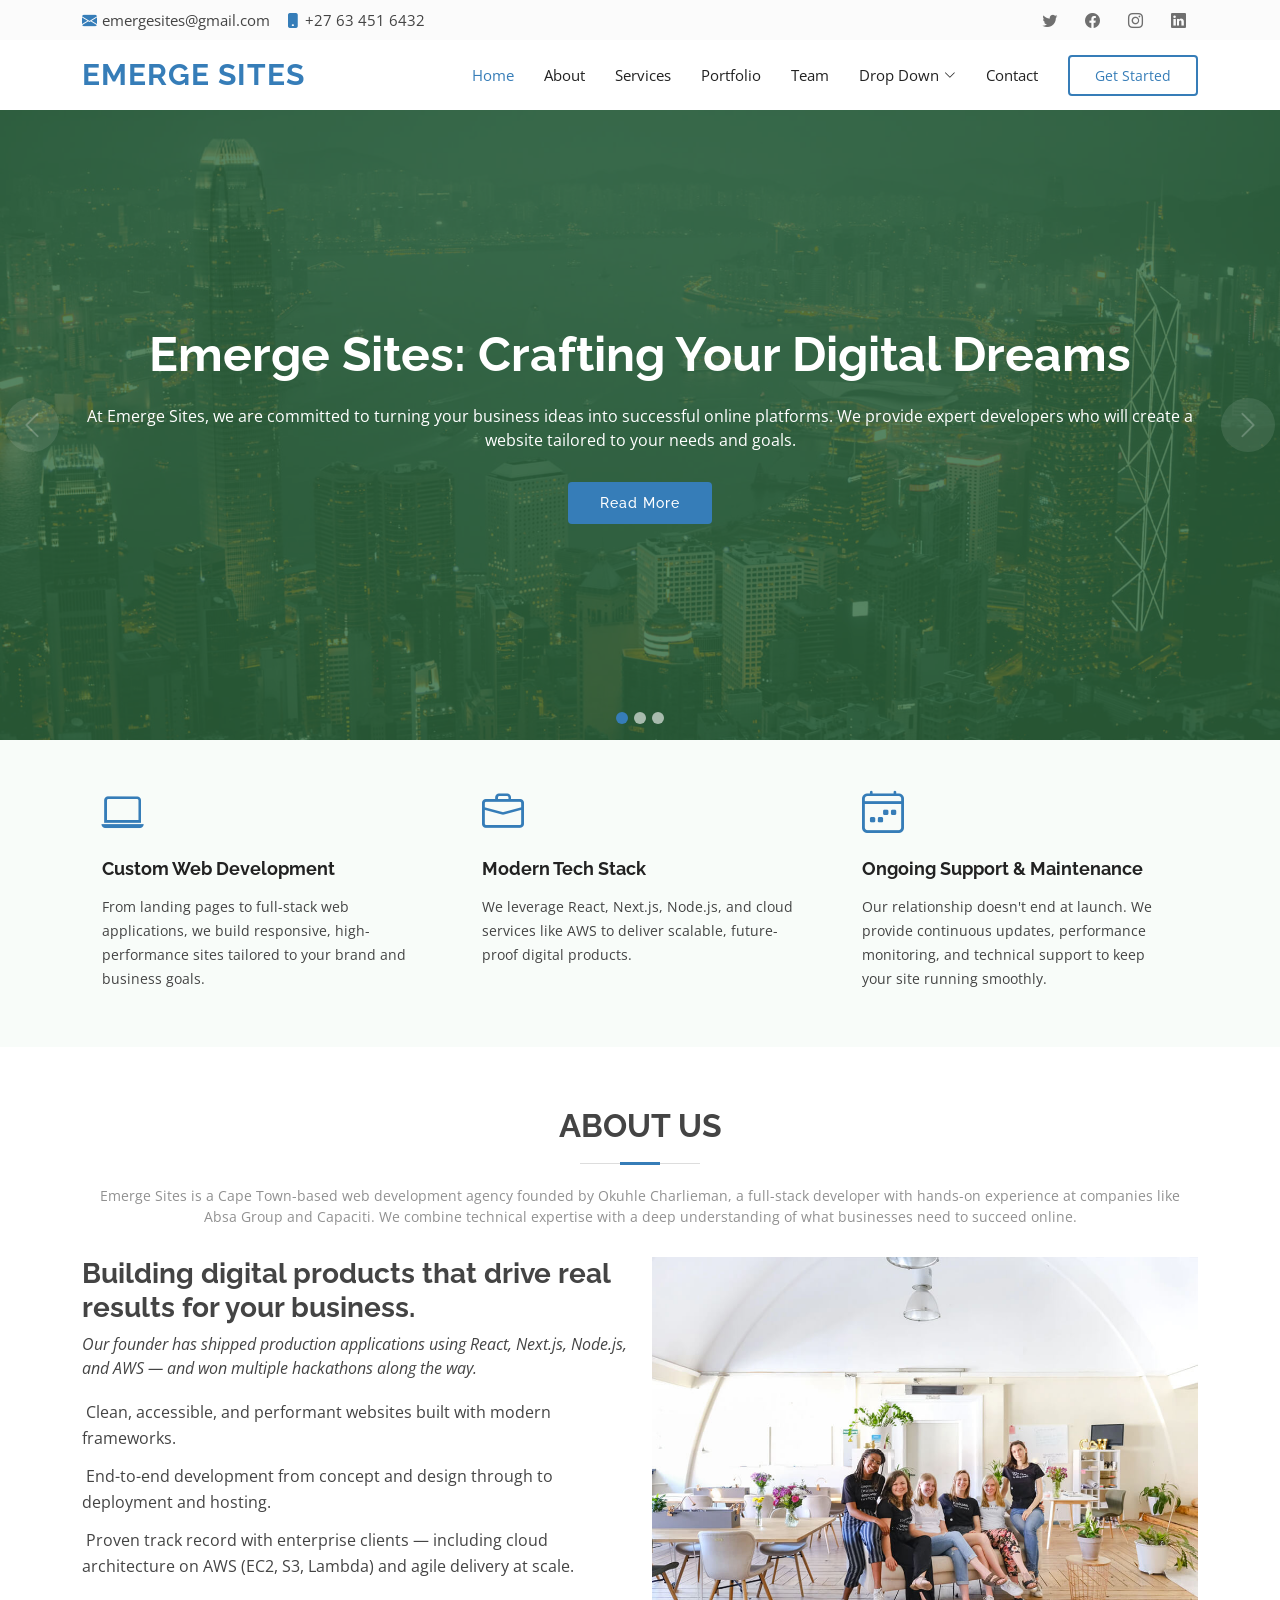
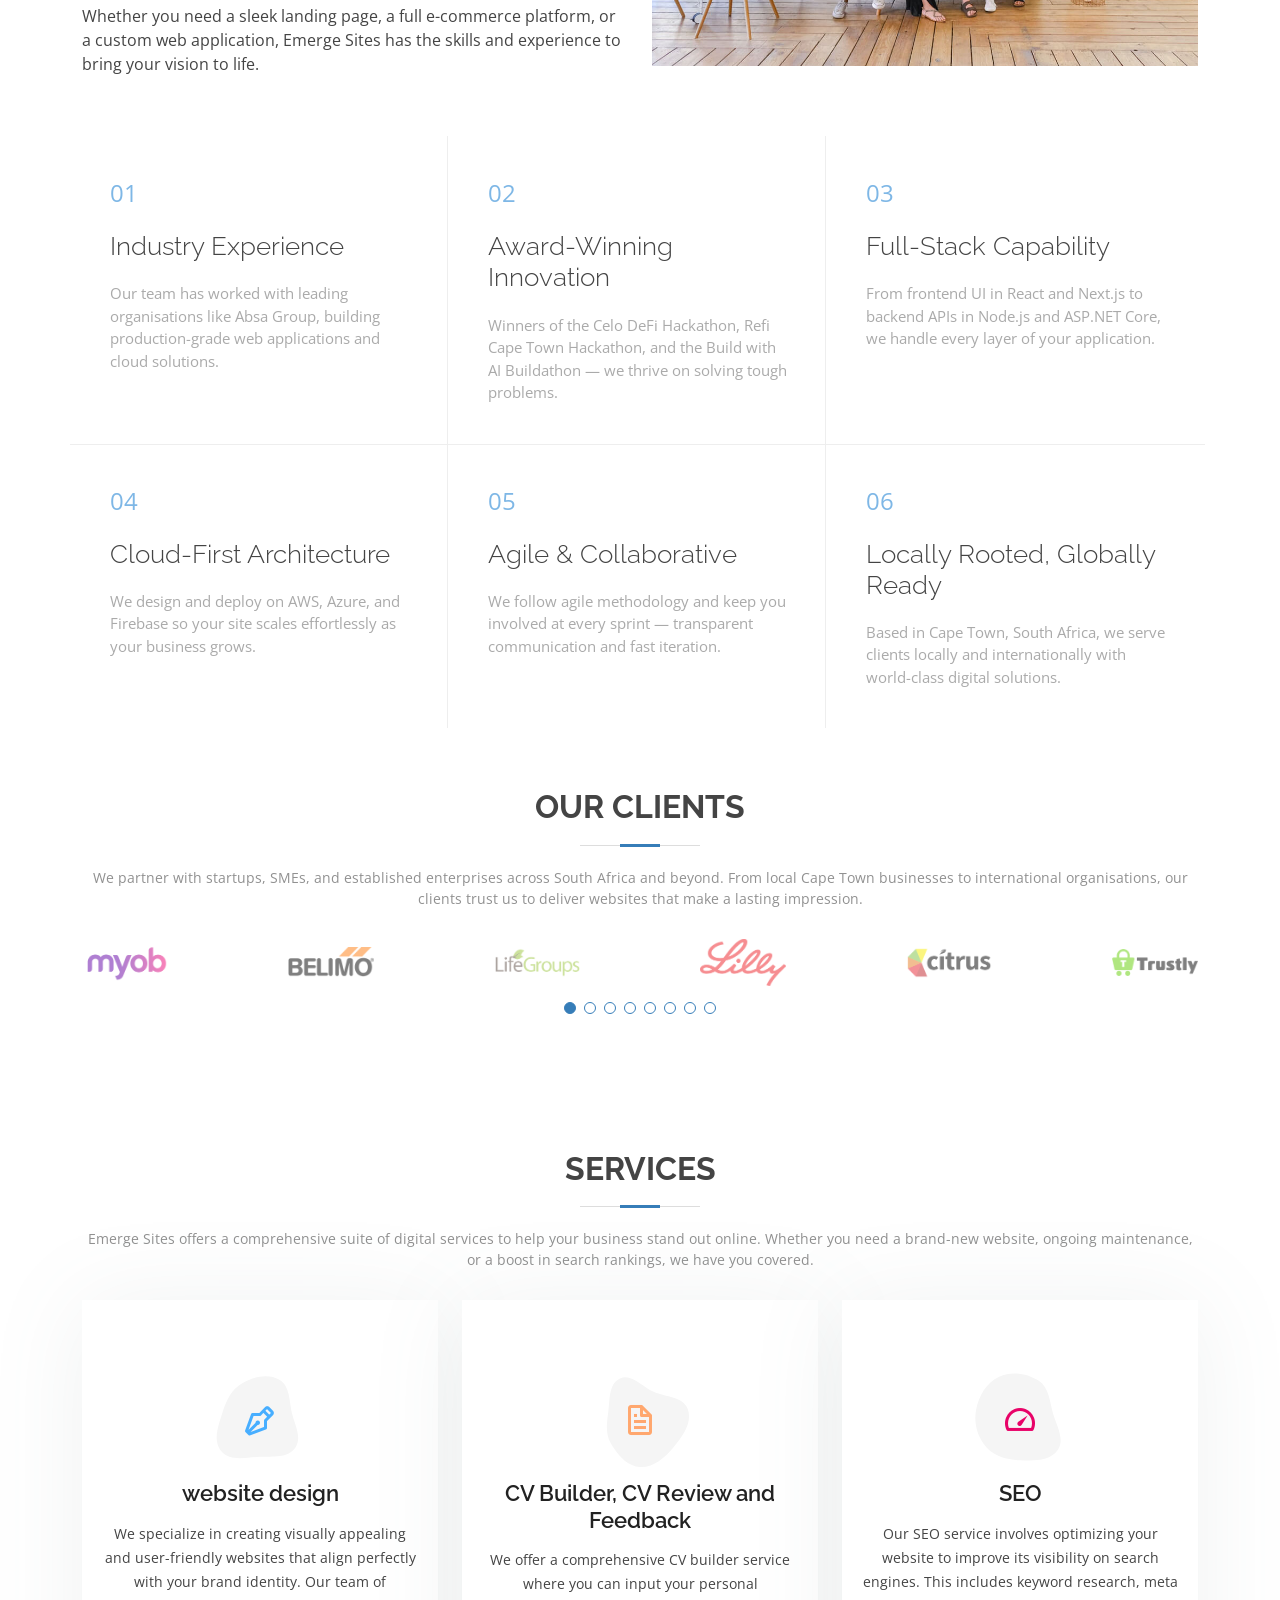
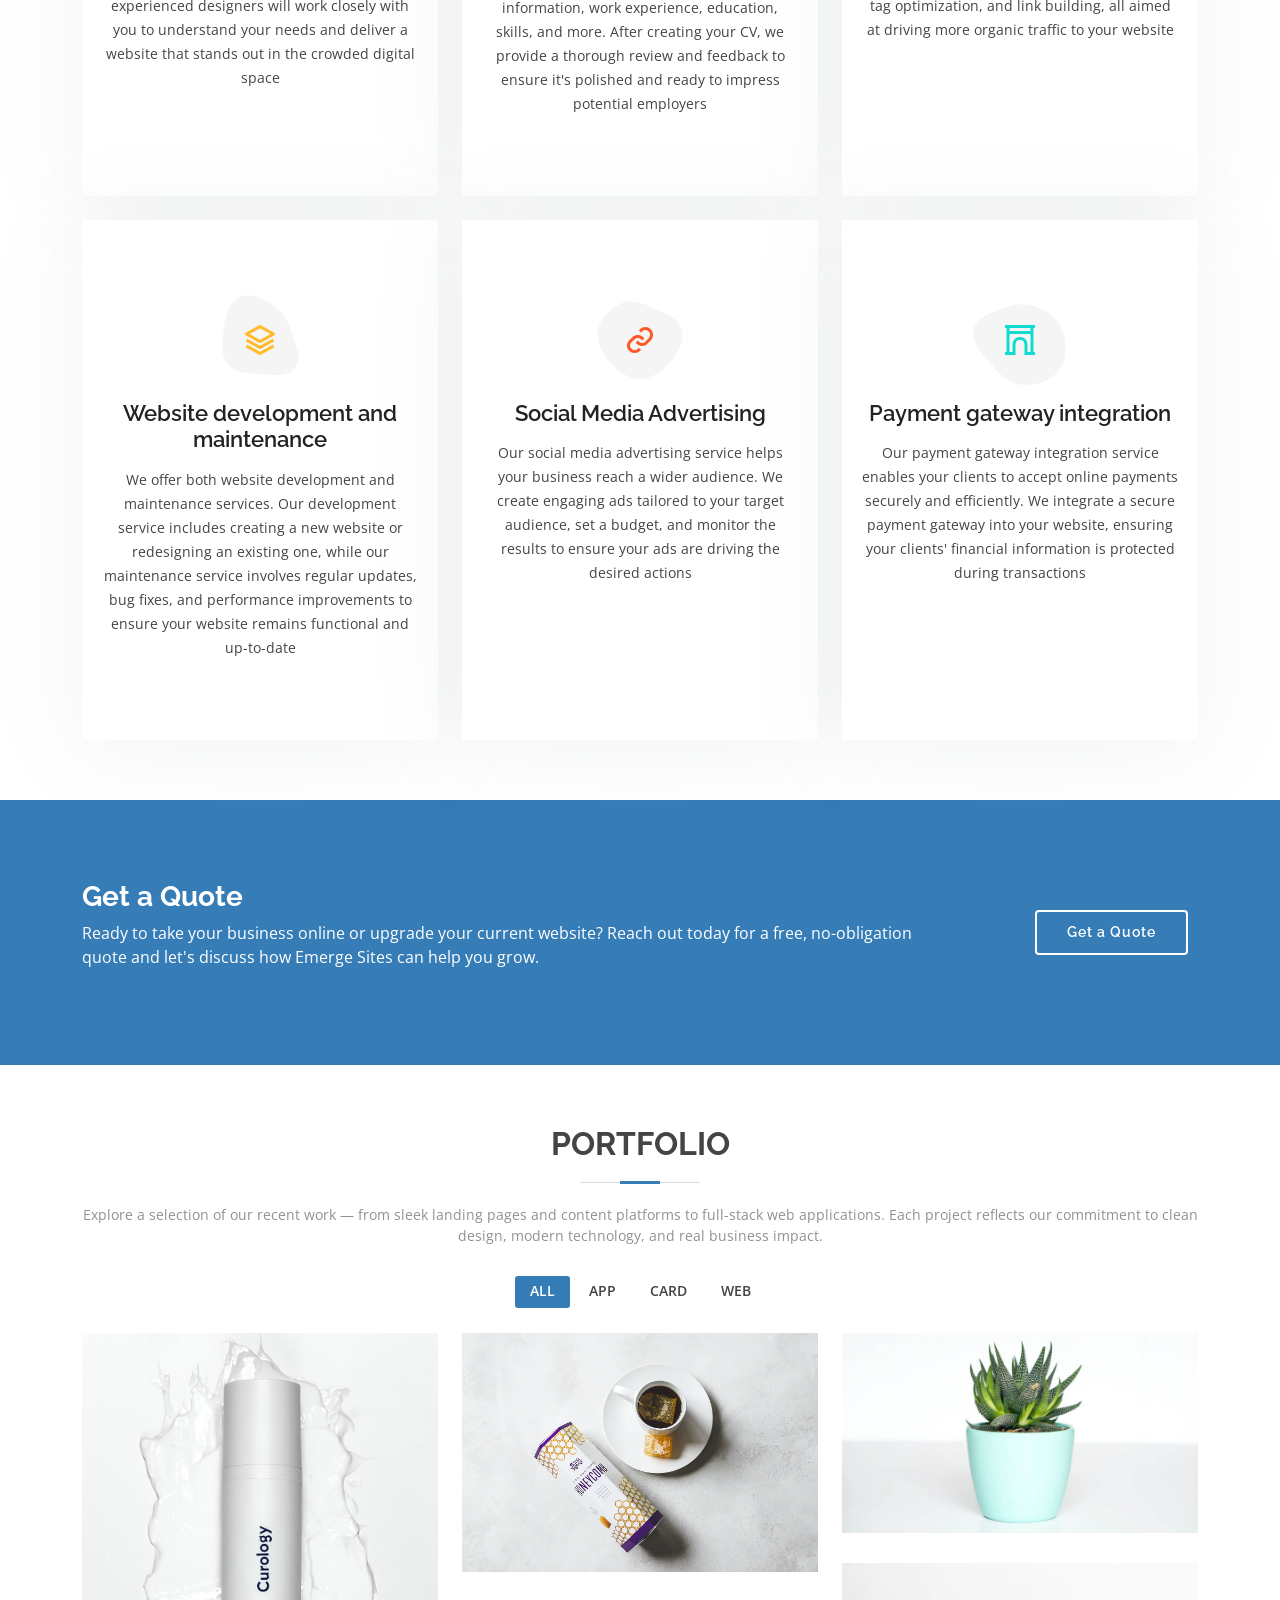
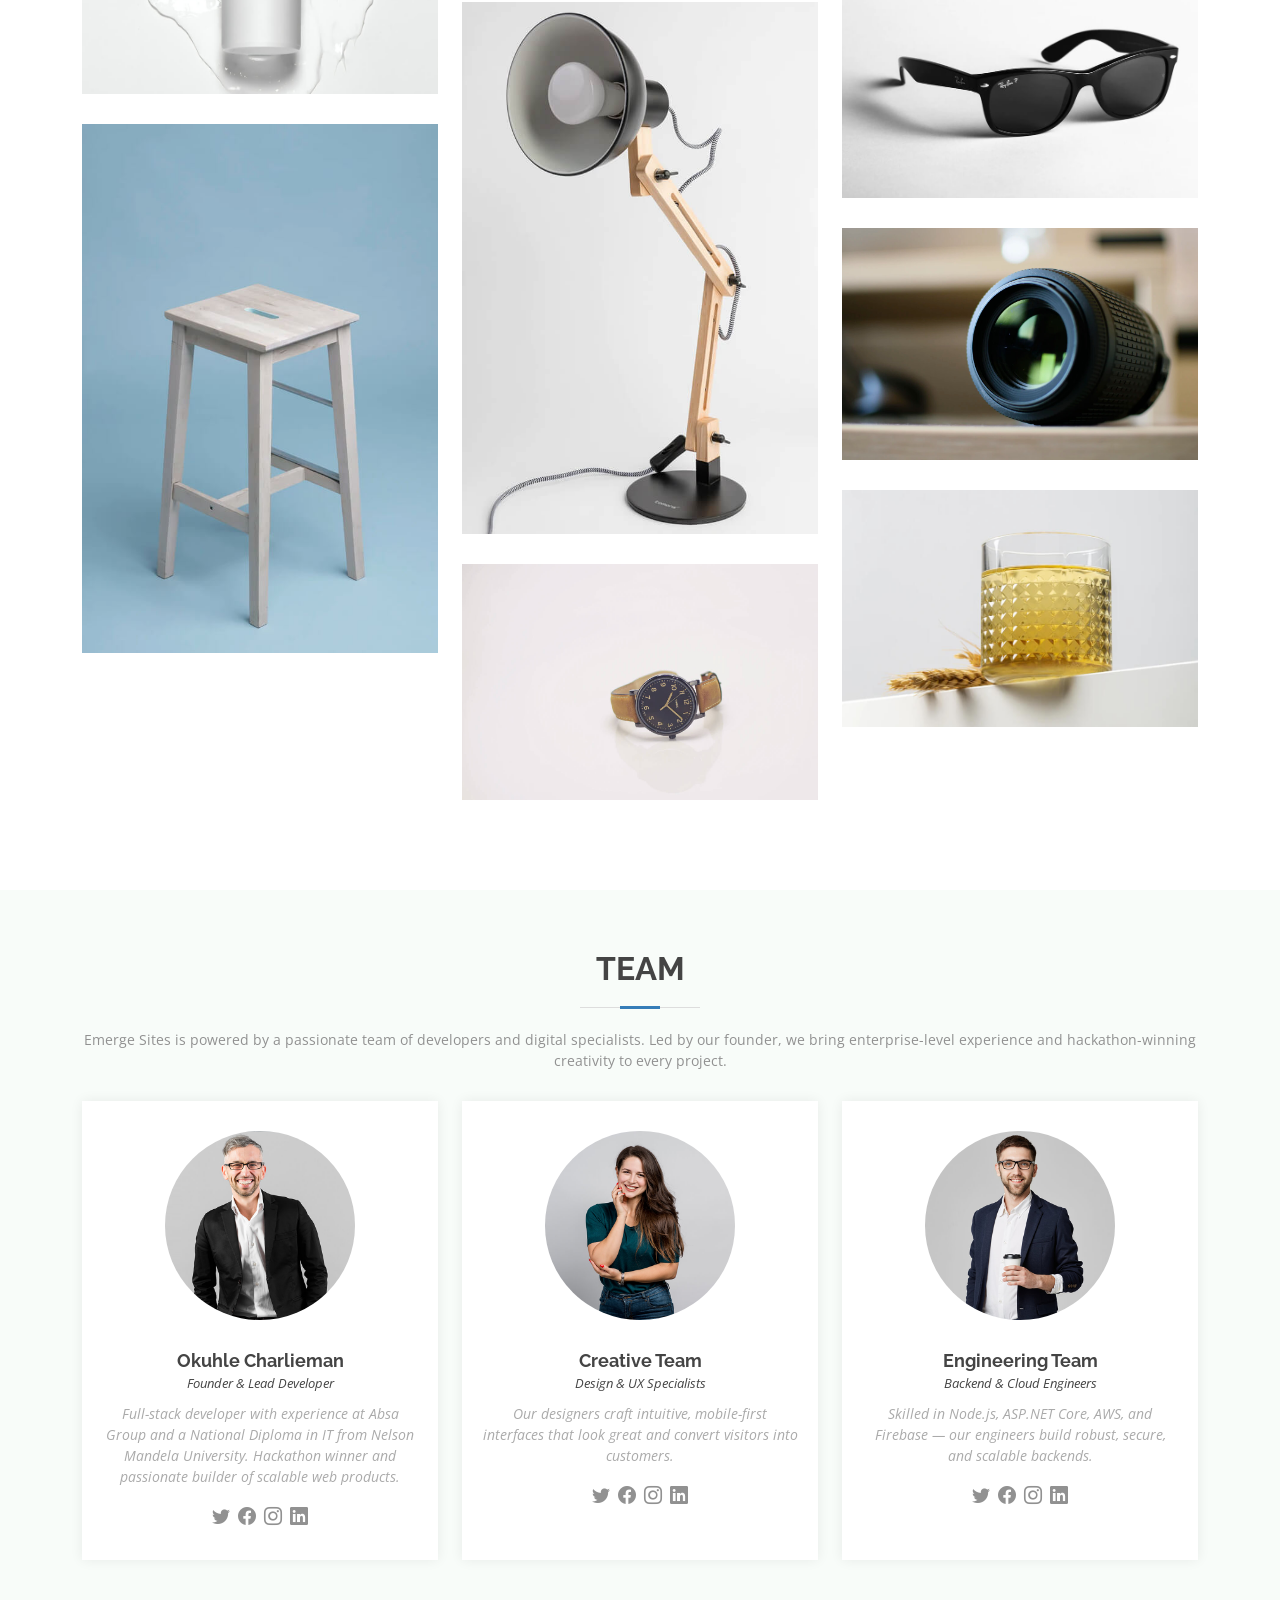
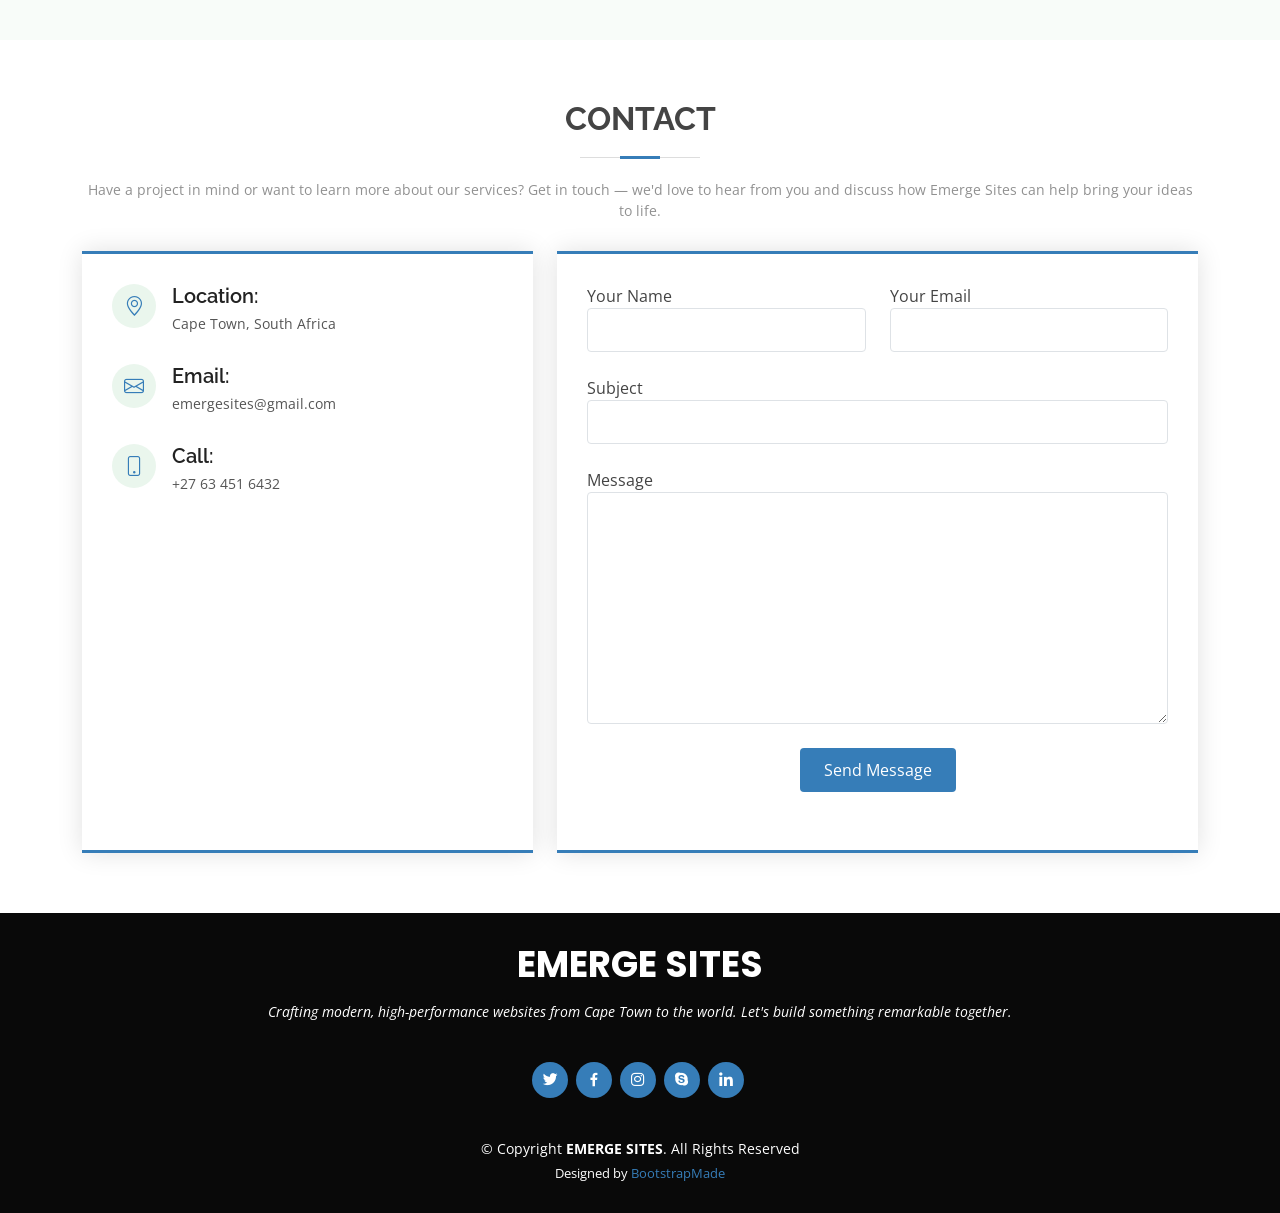
==== commit 47480baa: "content: replace all placeholder text with Emerge Sites company copy - Updated meta descriptions and" ====
--- a/index.html
+++ b/index.html
@@ -5,8 +5,8 @@
     <meta content="width=device-width, initial-scale=1.0" name="viewport" />
 
     <title>Emerge sites</title>
-    <meta content="" name="description" />
-    <meta content="" name="keywords" />
+    <meta content="Emerge Sites is a Cape Town-based web development agency specialising in custom websites, SEO, and digital solutions for businesses of all sizes." name="description" />
+    <meta content="web development, website design, SEO, Cape Town, South Africa, Emerge Sites, React, Next.js, full stack" name="keywords" />
 
     <!-- Favicons -->
     <link href="assets/img/favicon.png" rel="icon" />
@@ -56,7 +56,7 @@
         <div class="contact-info d-flex align-items-center">
           <i class="bi bi-envelope-fill"></i
           ><a href="mailto:emergesites@gmail.com">emergesites@gmail.com</a>
-          <i class="bi bi-phone-fill phone-icon"></i> +1 5589 55488 55
+          <i class="bi bi-phone-fill phone-icon"></i> +27 63 451 6432
         </div>
         <div class="social-links d-none d-md-block">
           <a href="#" class="twitter"><i class="bi bi-twitter"></i></a>
@@ -240,30 +240,32 @@
             <div class="col-lg-4 col-md-6">
               <div class="icon-box">
                 <div class="icon"><i class="bi bi-laptop"></i></div>
-                <h4 class="title"><a href="">Lorem Ipsum</a></h4>
+                <h4 class="title"><a href="">Custom Web Development</a></h4>
                 <p class="description">
-                  Voluptatum deleniti atque corrupti quos dolores et quas
-                  molestias excepturi sint occaecati cupiditate non provident
+                  From landing pages to full-stack web applications, we build
+                  responsive, high-performance sites tailored to your brand
+                  and business goals.
                 </p>
               </div>
             </div>
             <div class="col-lg-4 col-md-6">
               <div class="icon-box">
                 <div class="icon"><i class="bi bi-briefcase"></i></div>
-                <h4 class="title"><a href="">Dolor Sitema</a></h4>
+                <h4 class="title"><a href="">Modern Tech Stack</a></h4>
                 <p class="description">
-                  Minim veniam, quis nostrud exercitation ullamco laboris nisi
-                  ut aliquip ex ea commodo consequat tarad limino ata
+                  We leverage React, Next.js, Node.js, and cloud services like
+                  AWS to deliver scalable, future-proof digital products.
                 </p>
               </div>
             </div>
             <div class="col-lg-4 col-md-6">
               <div class="icon-box">
                 <div class="icon"><i class="bi bi-calendar4-week"></i></div>
-                <h4 class="title"><a href="">Sed ut perspiciatis</a></h4>
+                <h4 class="title"><a href="">Ongoing Support & Maintenance</a></h4>
                 <p class="description">
-                  Duis aute irure dolor in reprehenderit in voluptate velit esse
-                  cillum dolore eu fugiat nulla pariatur trade stravi
+                  Our relationship doesn't end at launch. We provide continuous
+                  updates, performance monitoring, and technical support to
+                  keep your site running smoothly.
                 </p>
               </div>
             </div>
@@ -278,10 +280,11 @@
           <div class="section-title">
             <h2>About Us</h2>
             <p>
-              Magnam dolores commodi suscipit. Necessitatibus eius consequatur
-              ex aliquid fuga eum quidem. Sit sint consectetur velit. Quisquam
-              quos quisquam cupiditate. Et nemo qui impedit suscipit alias ea.
-              Quia fugiat sit in iste officiis commodi quidem hic quas.
+              Emerge Sites is a Cape Town-based web development agency founded by
+              Okuhle Charlieman, a full-stack developer with hands-on experience
+              at companies like Absa Group and Capaciti. We combine technical
+              expertise with a deep understanding of what businesses need to
+              succeed online.
             </p>
           </div>
 
@@ -291,35 +294,33 @@
             </div>
             <div class="col-lg-6 pt-4 pt-lg-0 order-2 order-lg-1 content">
               <h3>
-                Voluptatem dignissimos provident quasi corporis voluptates sit
-                assumenda.
+                Building digital products that drive real results for your
+                business.
               </h3>
               <p class="fst-italic">
-                Lorem ipsum dolor sit amet, consectetur adipiscing elit, sed do
-                eiusmod tempor incididunt ut labore et dolore magna aliqua.
+                Our founder has shipped production applications using React,
+                Next.js, Node.js, and AWS — and won multiple hackathons along
+                the way.
               </p>
               <ul>
                 <li>
-                  <i class="bi bi-check-circled"></i> Ullamco laboris nisi ut
-                  aliquip ex ea commodo consequat.
+                  <i class="bi bi-check-circled"></i> Clean, accessible, and
+                  performant websites built with modern frameworks.
                 </li>
                 <li>
-                  <i class="bi bi-check-circled"></i> Duis aute irure dolor in
-                  reprehenderit in voluptate velit.
+                  <i class="bi bi-check-circled"></i> End-to-end development
+                  from concept and design through to deployment and hosting.
                 </li>
                 <li>
-                  <i class="bi bi-check-circled"></i> Ullamco laboris nisi ut
-                  aliquip ex ea commodo consequat. Duis aute irure dolor in
-                  reprehenderit in voluptate trideta storacalaperda mastiro
-                  dolore eu fugiat nulla pariatur.
+                  <i class="bi bi-check-circled"></i> Proven track record with
+                  enterprise clients — including cloud architecture on AWS
+                  (EC2, S3, Lambda) and agile delivery at scale.
                 </li>
               </ul>
               <p>
-                Ullamco laboris nisi ut aliquip ex ea commodo consequat. Duis
-                aute irure dolor in reprehenderit in voluptate velit esse cillum
-                dolore eu fugiat nulla pariatur. Excepteur sint occaecat
-                cupidatat non proident, sunt in culpa qui officia deserunt
-                mollit anim id est laborum
+                Whether you need a sleek landing page, a full e-commerce
+                platform, or a custom web application, Emerge Sites has the
+                skills and experience to bring your vision to life.
               </p>
             </div>
           </div>
@@ -333,55 +334,57 @@
           <div class="row no-gutters">
             <div class="col-lg-4 col-md-6 content-item">
               <span>01</span>
-              <h4>Lorem Ipsum</h4>
+              <h4>Industry Experience</h4>
               <p>
-                Ulamco laboris nisi ut aliquip ex ea commodo consequat. Et
-                consectetur ducimus vero placeat
+                Our team has worked with leading organisations like Absa Group,
+                building production-grade web applications and cloud solutions.
               </p>
             </div>
 
             <div class="col-lg-4 col-md-6 content-item">
               <span>02</span>
-              <h4>Repellat Nihil</h4>
+              <h4>Award-Winning Innovation</h4>
               <p>
-                Dolorem est fugiat occaecati voluptate velit esse. Dicta
-                veritatis dolor quod et vel dire leno para dest
+                Winners of the Celo DeFi Hackathon, Refi Cape Town Hackathon,
+                and the Build with AI Buildathon — we thrive on solving tough
+                problems.
               </p>
             </div>
 
             <div class="col-lg-4 col-md-6 content-item">
               <span>03</span>
-              <h4>Ad ad velit qui</h4>
+              <h4>Full-Stack Capability</h4>
               <p>
-                Molestiae officiis omnis illo asperiores. Aut doloribus vitae
-                sunt debitis quo vel nam quis
+                From frontend UI in React and Next.js to backend APIs in
+                Node.js and ASP.NET Core, we handle every layer of your
+                application.
               </p>
             </div>
 
             <div class="col-lg-4 col-md-6 content-item">
               <span>04</span>
-              <h4>Repellendus molestiae</h4>
+              <h4>Cloud-First Architecture</h4>
               <p>
-                Inventore quo sint a sint rerum. Distinctio blanditiis deserunt
-                quod soluta quod nam mider lando casa
+                We design and deploy on AWS, Azure, and Firebase so your site
+                scales effortlessly as your business grows.
               </p>
             </div>
 
             <div class="col-lg-4 col-md-6 content-item">
               <span>05</span>
-              <h4>Sapiente Magnam</h4>
+              <h4>Agile & Collaborative</h4>
               <p>
-                Vitae dolorem in deleniti ipsum omnis tempore voluptatem. Qui
-                possimus est repellendus est quibusdam
+                We follow agile methodology and keep you involved at every
+                sprint — transparent communication and fast iteration.
               </p>
             </div>
 
             <div class="col-lg-4 col-md-6 content-item">
               <span>06</span>
-              <h4>Facilis Impedit</h4>
+              <h4>Locally Rooted, Globally Ready</h4>
               <p>
-                Quis eum numquam veniam ea voluptatibus voluptas. Excepturi aut
-                nostrum repudiandae voluptatibus corporis sequi
+                Based in Cape Town, South Africa, we serve clients locally and
+                internationally with world-class digital solutions.
               </p>
             </div>
           </div>
@@ -395,10 +398,10 @@
           <div class="section-title">
             <h2>Our Clients</h2>
             <p>
-              Magnam dolores commodi suscipit. Necessitatibus eius consequatur
-              ex aliquid fuga eum quidem. Sit sint consectetur velit. Quisquam
-              quos quisquam cupiditate. Et nemo qui impedit suscipit alias ea.
-              Quia fugiat sit in iste officiis commodi quidem hic quas.
+              We partner with startups, SMEs, and established enterprises
+              across South Africa and beyond. From local Cape Town businesses
+              to international organisations, our clients trust us to deliver
+              websites that make a lasting impression.
             </p>
           </div>
 
@@ -473,10 +476,10 @@
           <div class="section-title">
             <h2>Services</h2>
             <p>
-              Magnam dolores commodi suscipit. Necessitatibus eius consequatur
-              ex aliquid fuga eum quidem. Sit sint consectetur velit. Quisquam
-              quos quisquam cupiditate. Et nemo qui impedit suscipit alias ea.
-              Quia fugiat sit in iste officiis commodi quidem hic quas.
+              Emerge Sites offers a comprehensive suite of digital services to
+              help your business stand out online. Whether you need a brand-new
+              website, ongoing maintenance, or a boost in search rankings, we
+              have you covered.
             </p>
           </div>
 
@@ -687,16 +690,15 @@
         <div class="container">
           <div class="row">
             <div class="col-lg-9 text-center text-lg-start">
-              <h3>Get a qoute</h3>
+              <h3>Get a Quote</h3>
               <p>
-                Duis aute irure dolor in reprehenderit in voluptate velit esse
-                cillum dolore eu fugiat nulla pariatur. Excepteur sint occaecat
-                cupidatat non proident, sunt in culpa qui officia deserunt
-                mollit anim id est laborum.
+                Ready to take your business online or upgrade your current
+                website? Reach out today for a free, no-obligation quote and
+                let's discuss how Emerge Sites can help you grow.
               </p>
             </div>
             <div class="col-lg-3 cta-btn-container text-center">
-              <a class="cta-btn align-middle" href="#contact">Get a qoute</a>
+              <a class="cta-btn align-middle" href="#contact">Get a Quote</a>
             </div>
           </div>
         </div>
@@ -709,10 +711,10 @@
           <div class="section-title">
             <h2>Portfolio</h2>
             <p>
-              Magnam dolores commodi suscipit. Necessitatibus eius consequatur
-              ex aliquid fuga eum quidem. Sit sint consectetur velit. Quisquam
-              quos quisquam cupiditate. Et nemo qui impedit suscipit alias ea.
-              Quia fugiat sit in iste officiis commodi quidem hic quas.
+              Explore a selection of our recent work — from sleek landing pages
+              and content platforms to full-stack web applications. Each project
+              reflects our commitment to clean design, modern technology, and
+              real business impact.
             </p>
           </div>
 
@@ -972,10 +974,9 @@
           <div class="section-title">
             <h2>Team</h2>
             <p>
-              Magnam dolores commodi suscipit. Necessitatibus eius consequatur
-              ex aliquid fuga eum quidem. Sit sint consectetur velit. Quisquam
-              quos quisquam cupiditate. Et nemo qui impedit suscipit alias ea.
-              Quia fugiat sit in iste officiis commodi quidem hic quas.
+              Emerge Sites is powered by a passionate team of developers and
+              digital specialists. Led by our founder, we bring enterprise-level
+              experience and hackathon-winning creativity to every project.
             </p>
           </div>
 
@@ -983,11 +984,13 @@
             <div class="col-lg-4 col-md-6 d-flex align-items-stretch">
               <div class="member">
                 <img src="assets/img/team/team-1.jpg" alt="" />
-                <h4>Walter White</h4>
-                <span>Chief Executive Officer</span>
+                <h4>Okuhle Charlieman</h4>
+                <span>Founder & Lead Developer</span>
                 <p>
-                  Magni qui quod omnis unde et eos fuga et exercitationem. Odio
-                  veritatis perspiciatis quaerat qui aut aut aut
+                  Full-stack developer with experience at Absa Group and a
+                  National Diploma in IT from Nelson Mandela University.
+                  Hackathon winner and passionate builder of scalable web
+                  products.
                 </p>
                 <div class="social">
                   <a href=""><i class="bi bi-twitter"></i></a>
@@ -1001,11 +1004,11 @@
             <div class="col-lg-4 col-md-6 d-flex align-items-stretch">
               <div class="member">
                 <img src="assets/img/team/team-2.jpg" alt="" />
-                <h4>Sarah Jhinson</h4>
-                <span>Product Manager</span>
+                <h4>Creative Team</h4>
+                <span>Design & UX Specialists</span>
                 <p>
-                  Repellat fugiat adipisci nemo illum nesciunt voluptas
-                  repellendus. In architecto rerum rerum temporibus
+                  Our designers craft intuitive, mobile-first interfaces that
+                  look great and convert visitors into customers.
                 </p>
                 <div class="social">
                   <a href=""><i class="bi bi-twitter"></i></a>
@@ -1019,11 +1022,11 @@
             <div class="col-lg-4 col-md-6 d-flex align-items-stretch">
               <div class="member">
                 <img src="assets/img/team/team-3.jpg" alt="" />
-                <h4>William Anderson</h4>
-                <span>CTO</span>
+                <h4>Engineering Team</h4>
+                <span>Backend & Cloud Engineers</span>
                 <p>
-                  Voluptas necessitatibus occaecati quia. Earum totam
-                  consequuntur qui porro et laborum toro des clara
+                  Skilled in Node.js, ASP.NET Core, AWS, and Firebase — our
+                  engineers build robust, secure, and scalable backends.
                 </p>
                 <div class="social">
                   <a href=""><i class="bi bi-twitter"></i></a>
@@ -1044,10 +1047,9 @@
           <div class="section-title">
             <h2>Contact</h2>
             <p>
-              Magnam dolores commodi suscipit. Necessitatibus eius consequatur
-              ex aliquid fuga eum quidem. Sit sint consectetur velit. Quisquam
-              quos quisquam cupiditate. Et nemo qui impedit suscipit alias ea.
-              Quia fugiat sit in iste officiis commodi quidem hic quas.
+              Have a project in mind or want to learn more about our services?
+              Get in touch — we'd love to hear from you and discuss how Emerge
+              Sites can help bring your ideas to life.
             </p>
           </div>
 
@@ -1057,7 +1059,7 @@
                 <div class="address">
                   <i class="bi bi-geo-alt"></i>
                   <h4>Location:</h4>
-                  <p>A108 Adam Street, New York, NY 535022</p>
+                  <p>Cape Town, South Africa</p>
                 </div>
 
                 <div class="email">
@@ -1069,11 +1071,11 @@
                 <div class="phone">
                   <i class="bi bi-phone"></i>
                   <h4>Call:</h4>
-                  <p>+1 5589 55488 55s</p>
+                  <p>+27 63 451 6432</p>
                 </div>
 
                 <iframe
-                  src="https://www.google.com/maps/embed?pb=!1m14!1m8!1m3!1d12097.433213460943!2d-74.0062269!3d40.7101282!3m2!1i1024!2i768!4f13.1!3m3!1m2!1s0x0%3A0xb89d1fe6bc499443!2sDowntown+Conference+Center!5e0!3m2!1smk!2sbg!4v1539943755621"
+                  src="https://www.google.com/maps/embed?pb=!1m18!1m12!1m3!1d211161.10120700256!2d18.3758215!3d-33.9248685!2m3!1f0!2f0!3f0!3m2!1i1024!2i768!4f13.1!3m3!1m2!1s0x1dcc500f8826eed7%3A0x687fe1fc2828aa87!2sCape%20Town%2C%20South%20Africa!5e0!3m2!1sen!2s!4v1700000000000"
                   frameborder="0"
                   style="border: 0; width: 100%; height: 290px"
                   allowfullscreen
@@ -1153,8 +1155,8 @@
       <div class="container">
         <h3>EMERGE SITES</h3>
         <p>
-          Et aut eum quis fuga eos sunt ipsa nihil. Labore corporis magni
-          eligendi fuga maxime saepe commodi placeat.
+          Crafting modern, high-performance websites from Cape Town to the
+          world. Let's build something remarkable together.
         </p>
         <div class="social-links">
           <a href="#" class="twitter"><i class="bx bxl-twitter"></i></a>
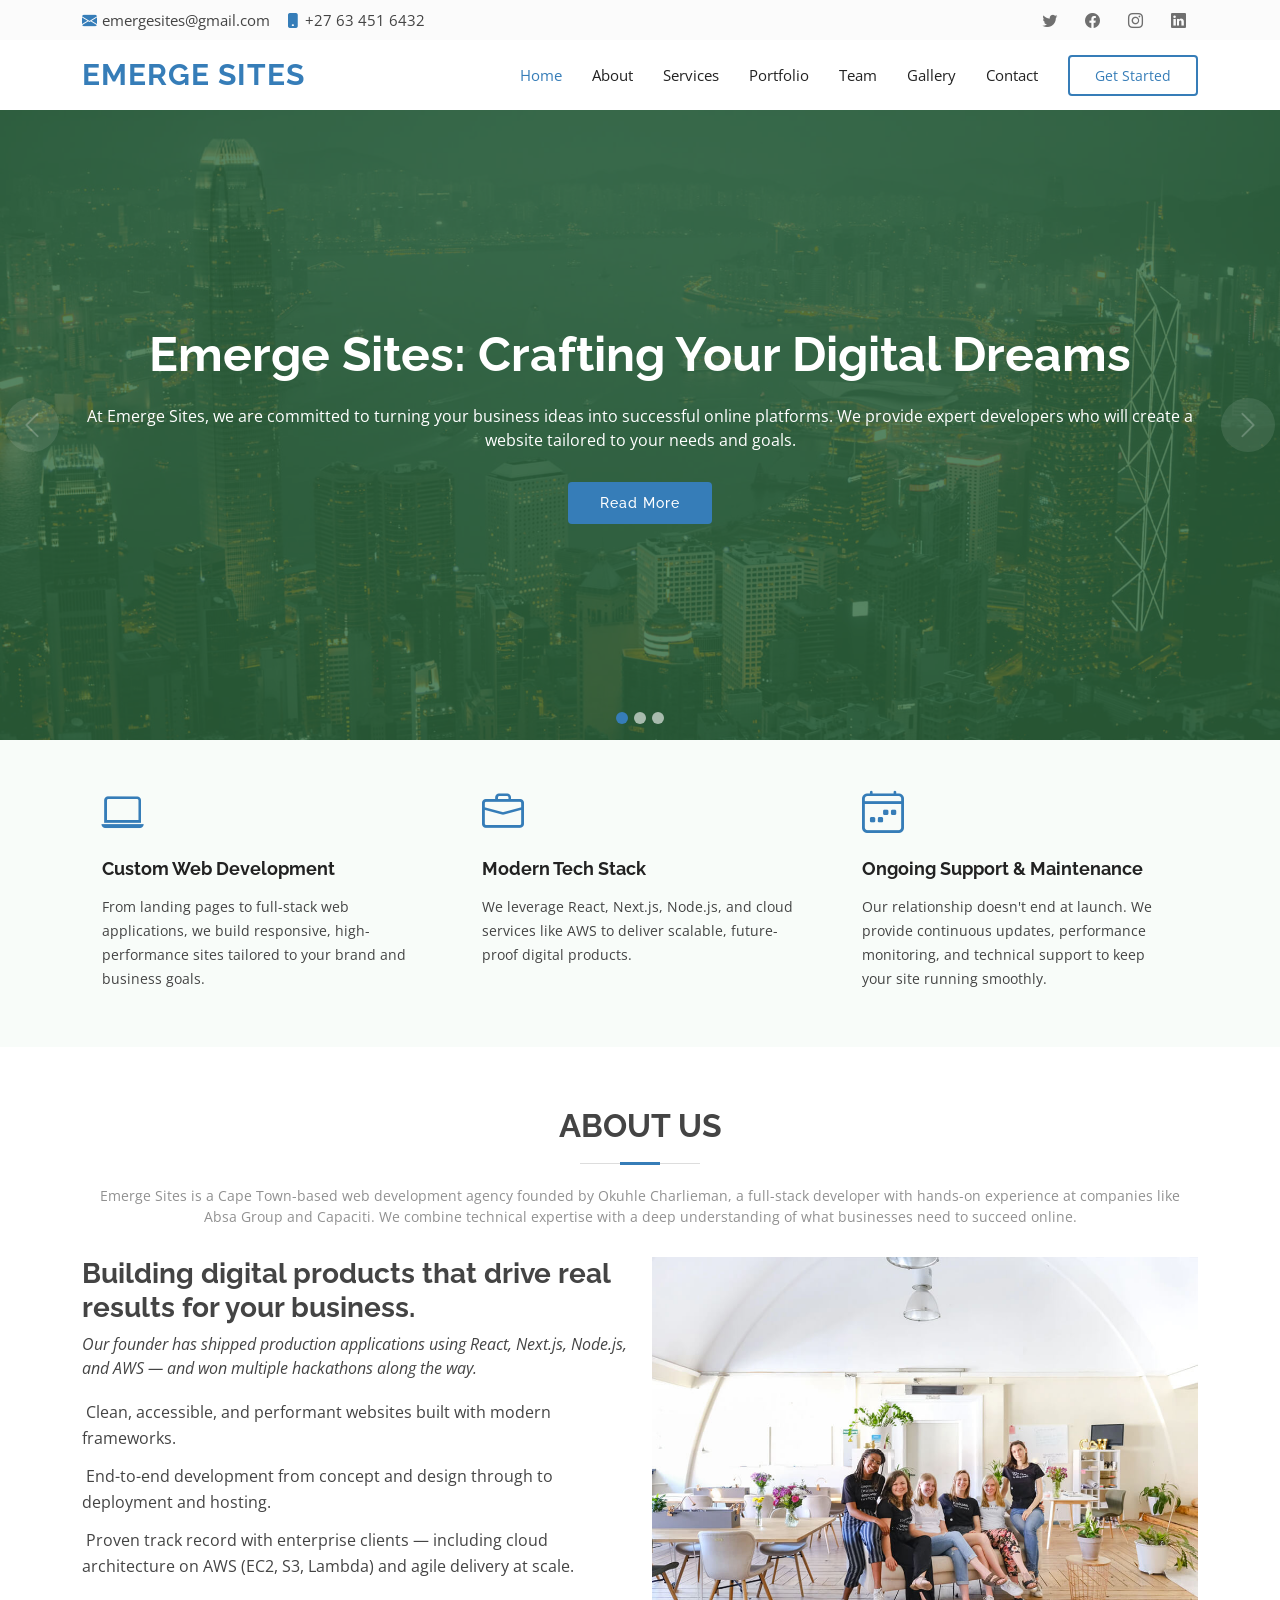
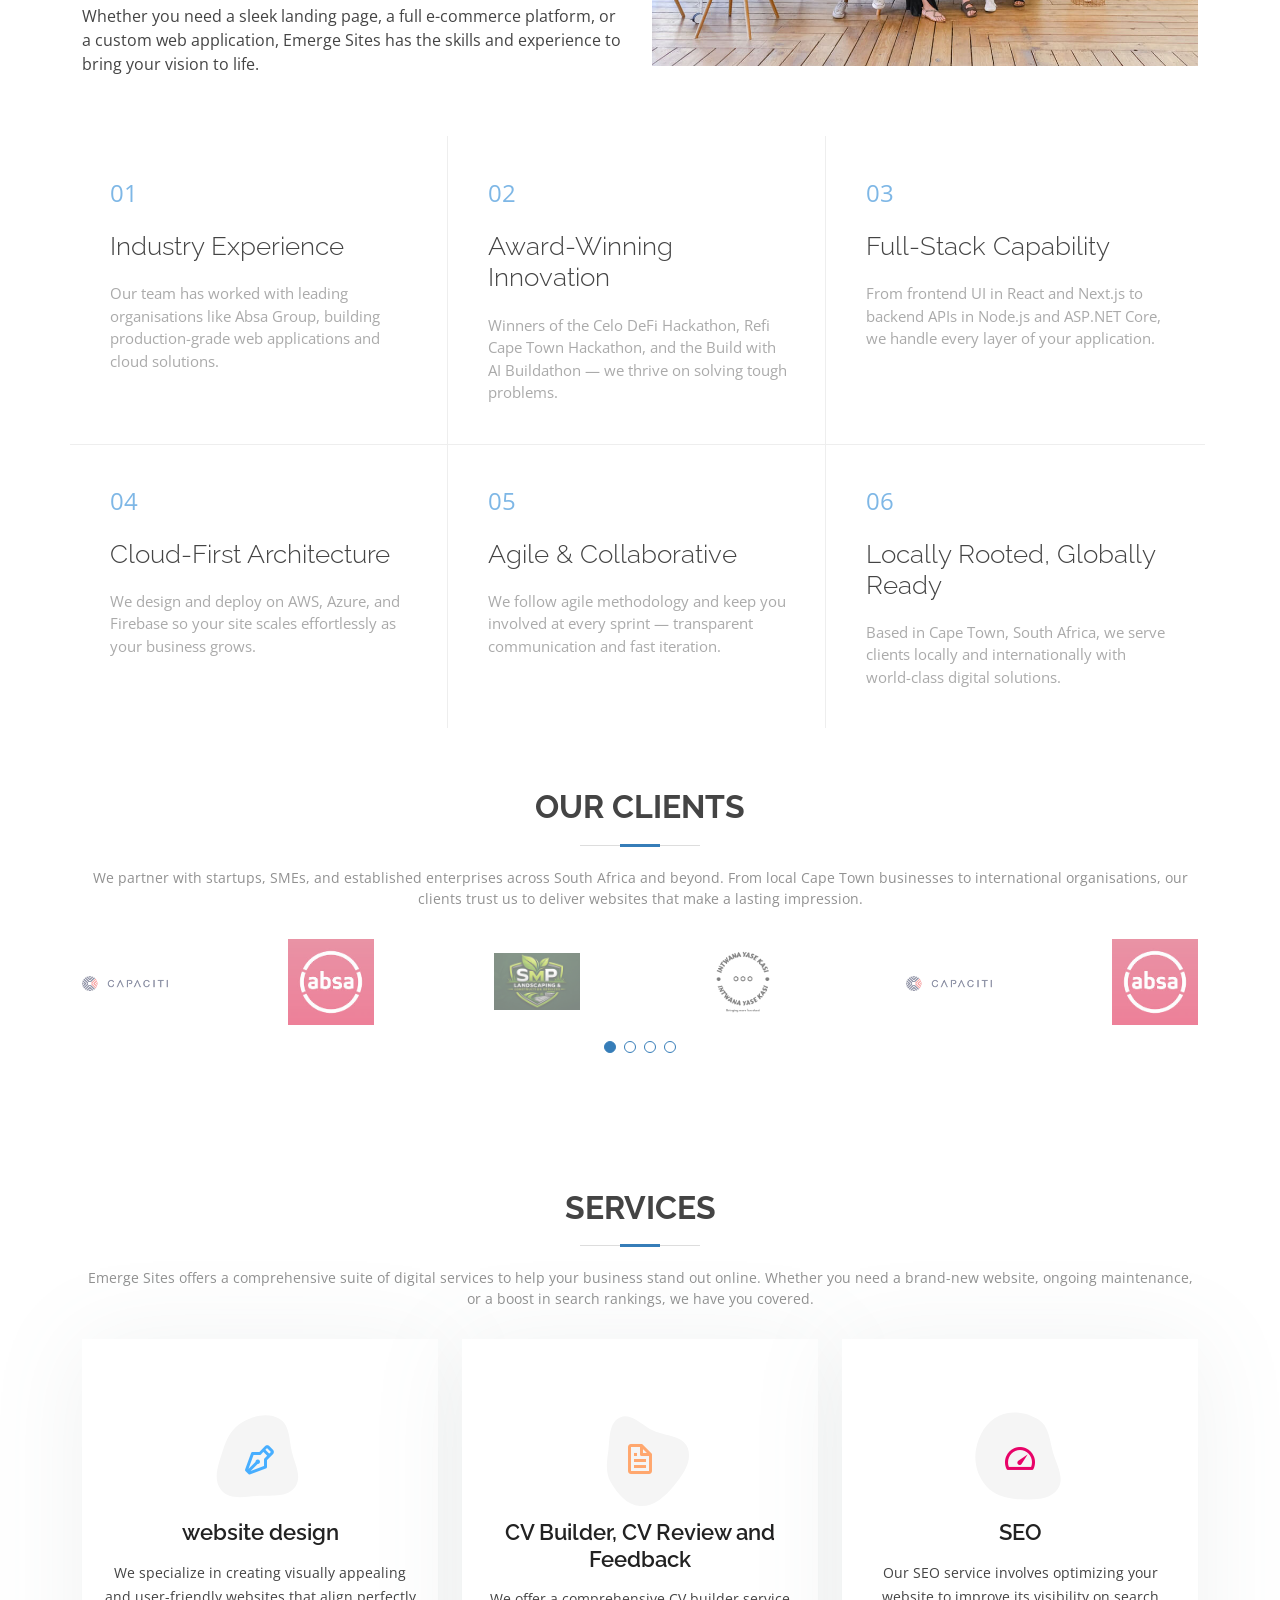
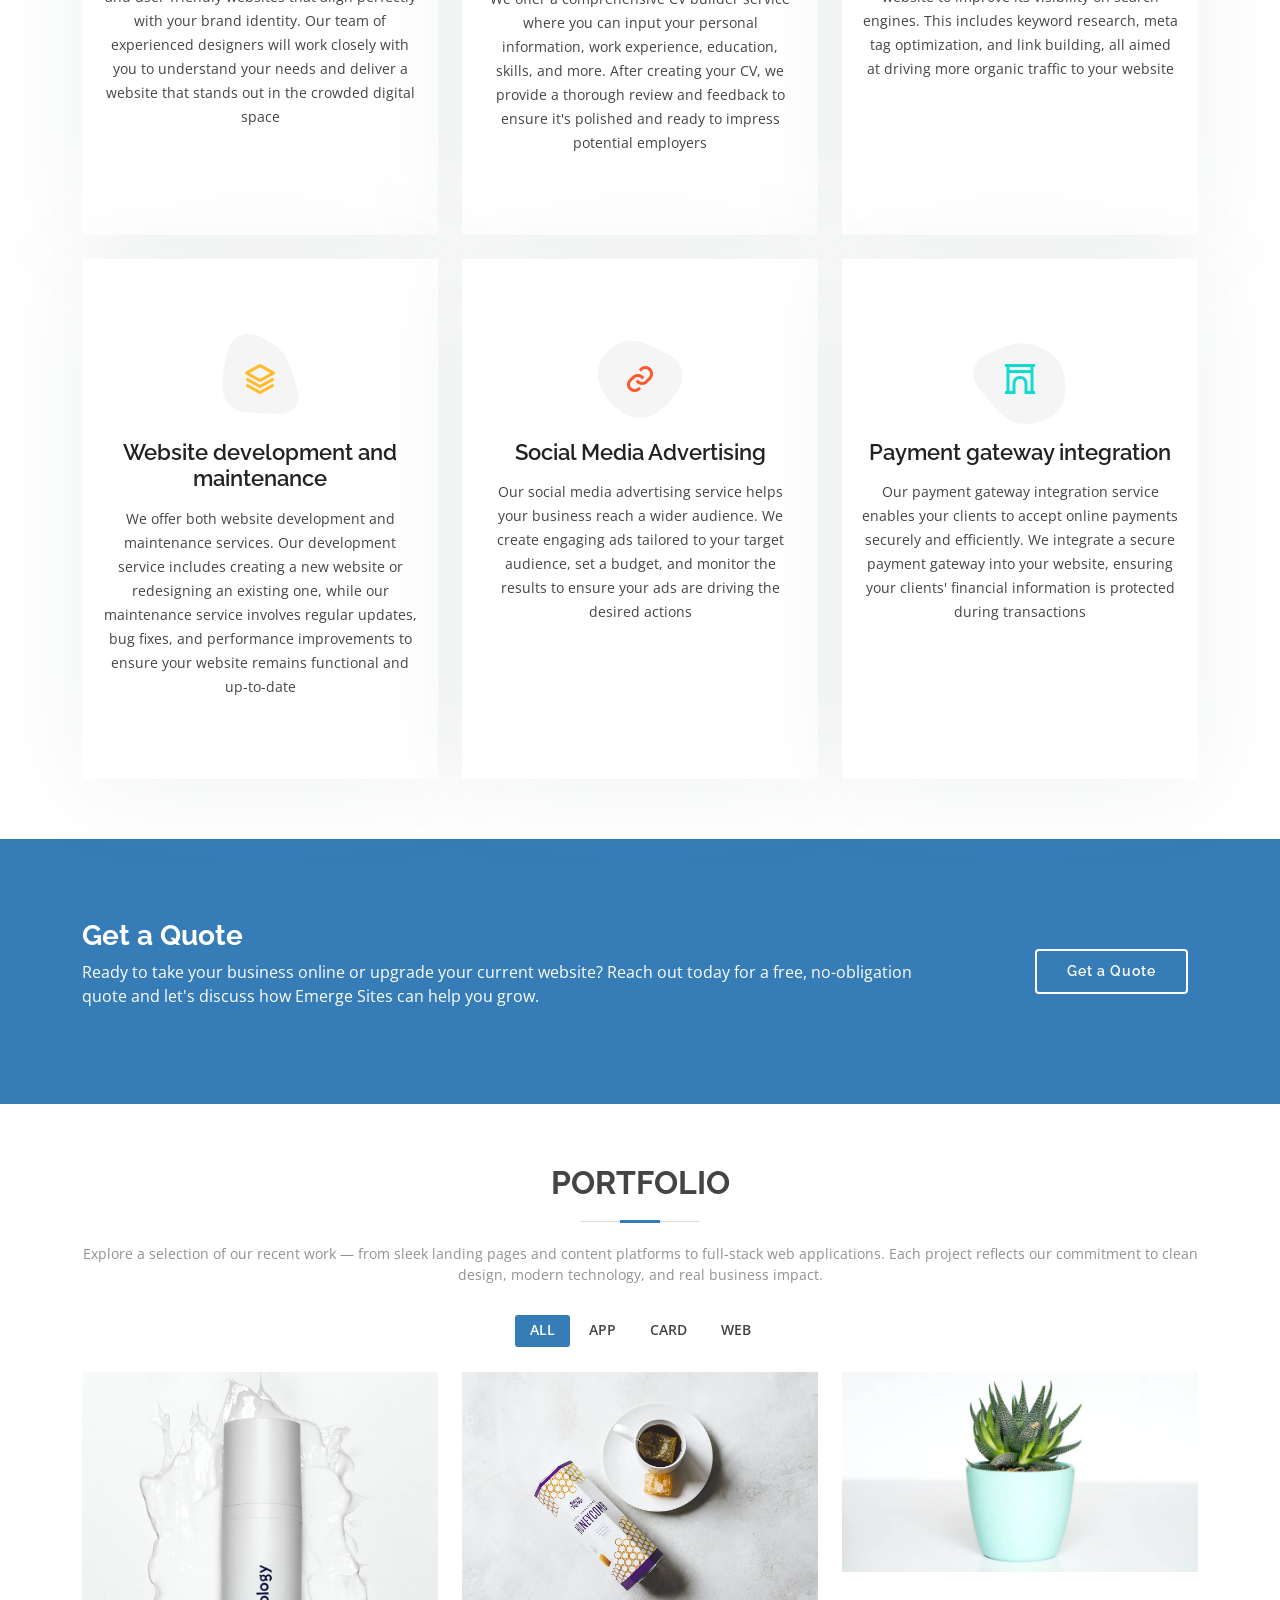
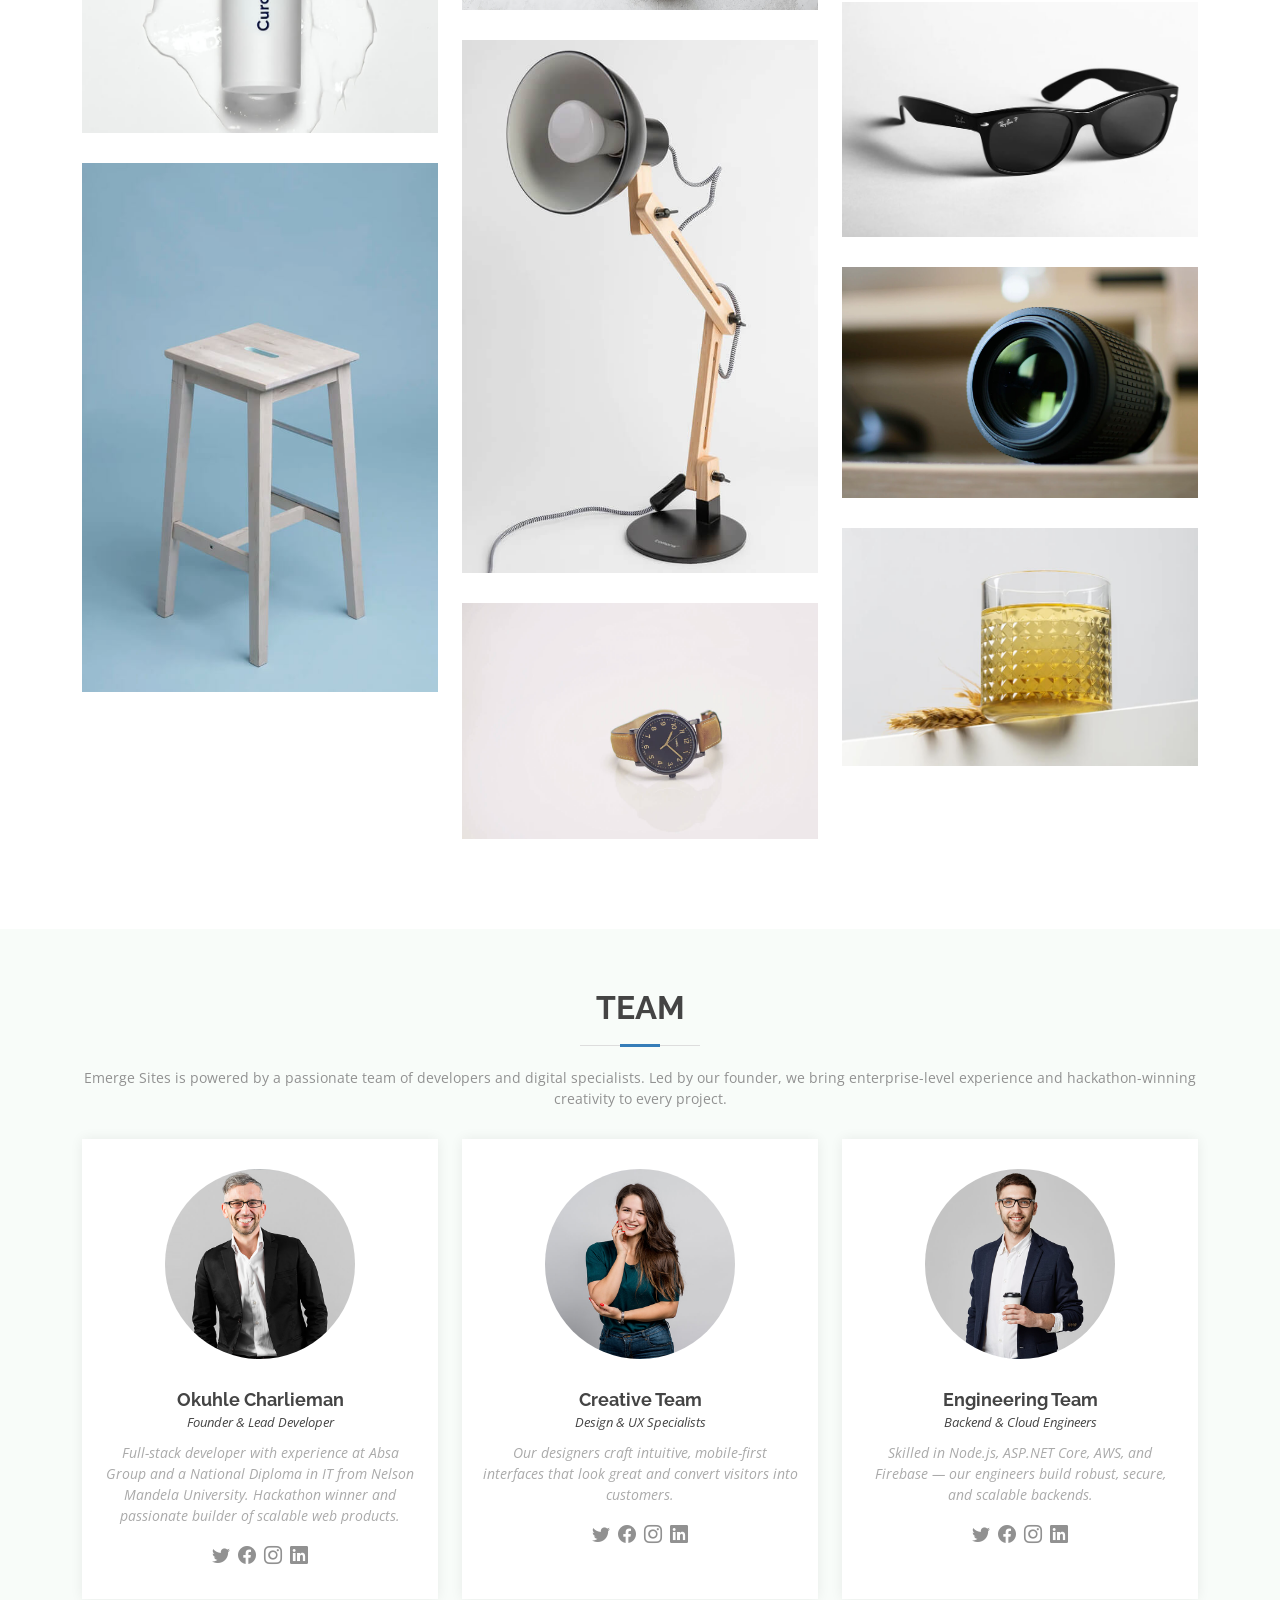
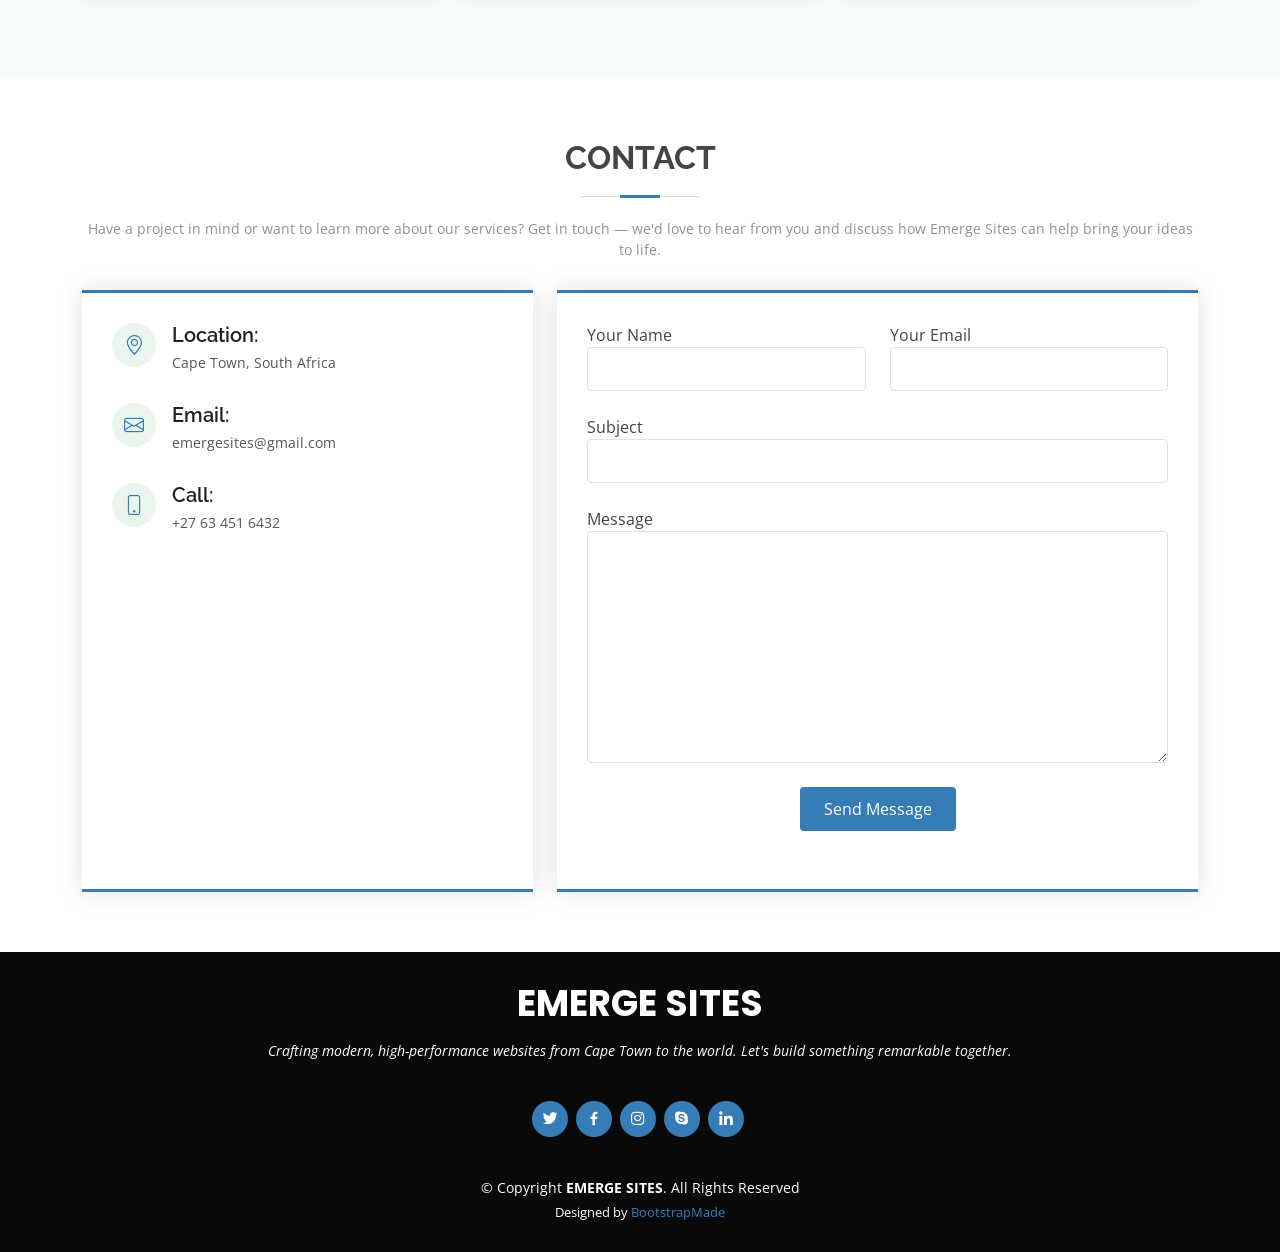
==== commit 12b5d6fd: "feat: form URL, real client logos, gallery page, nav cleanup - Form action updated to formsubmit.co/" ====
--- a/index.html
+++ b/index.html
@@ -83,30 +83,7 @@
               <a class="nav-link scrollto" href="#portfolio">Portfolio</a>
             </li>
             <li><a class="nav-link scrollto" href="#team">Team</a></li>
-            <li class="dropdown">
-              <a href="#"
-                ><span>Drop Down</span> <i class="bi bi-chevron-down"></i
-              ></a>
-              <ul>
-                <li><a href="#">Drop Down 1</a></li>
-                <li class="dropdown">
-                  <a href="#"
-                    ><span>Deep Drop Down</span>
-                    <i class="bi bi-chevron-right"></i
-                  ></a>
-                  <ul>
-                    <li><a href="#">Deep Drop Down 1</a></li>
-                    <li><a href="#">Deep Drop Down 2</a></li>
-                    <li><a href="#">Deep Drop Down 3</a></li>
-                    <li><a href="#">Deep Drop Down 4</a></li>
-                    <li><a href="#">Deep Drop Down 5</a></li>
-                  </ul>
-                </li>
-                <li><a href="#">Drop Down 2</a></li>
-                <li><a href="#">Drop Down 3</a></li>
-                <li><a href="#">Drop Down 4</a></li>
-              </ul>
-            </li>
+            <li><a class="nav-link" href="gallery.html">Gallery</a></li>
             <li><a class="nav-link scrollto" href="#contact">Contact</a></li>
             <li>
               <a class="getstarted scrollto" href="#about">Get Started</a>
@@ -409,58 +386,30 @@
             <div class="swiper-wrapper align-items-center">
               <div class="swiper-slide">
                 <img
-                  src="assets/img/clients/client-1.png"
-                  class="img-fluid"
-                  alt=""
+                  src="assets/img/clients/capaciti.webp"
+                  class="img-fluid"
+                  alt="Capaciti"
                 />
               </div>
               <div class="swiper-slide">
                 <img
-                  src="assets/img/clients/client-2.png"
-                  class="img-fluid"
-                  alt=""
+                  src="assets/img/clients/absa.jpg"
+                  class="img-fluid"
+                  alt="Absa Group"
                 />
               </div>
               <div class="swiper-slide">
                 <img
-                  src="assets/img/clients/client-3.png"
-                  class="img-fluid"
-                  alt=""
+                  src="assets/img/clients/smp-landscaping.jpeg"
+                  class="img-fluid"
+                  alt="SMP Landscaping &amp; Construction Services"
                 />
               </div>
               <div class="swiper-slide">
                 <img
-                  src="assets/img/clients/client-4.png"
-                  class="img-fluid"
-                  alt=""
-                />
-              </div>
-              <div class="swiper-slide">
-                <img
-                  src="assets/img/clients/client-5.png"
-                  class="img-fluid"
-                  alt=""
-                />
-              </div>
-              <div class="swiper-slide">
-                <img
-                  src="assets/img/clients/client-6.png"
-                  class="img-fluid"
-                  alt=""
-                />
-              </div>
-              <div class="swiper-slide">
-                <img
-                  src="assets/img/clients/client-7.png"
-                  class="img-fluid"
-                  alt=""
-                />
-              </div>
-              <div class="swiper-slide">
-                <img
-                  src="assets/img/clients/client-8.png"
-                  class="img-fluid"
-                  alt=""
+                  src="assets/img/clients/intwana-yase-kasi.png"
+                  class="img-fluid"
+                  alt="Intwana Yase Kasi"
                 />
               </div>
             </div>
@@ -1085,7 +1034,7 @@
 
             <div class="col-lg-7 mt-5 mt-lg-0 d-flex align-items-stretch">
               <form
-                action="https://getform.io/f/c63ef4ab-f472-4a3e-9c4f-36c2acecbab3"
+                action="https://formsubmit.co/el/fedupa"
                 method="post"
                 role="form"
                 class="php-email-form"
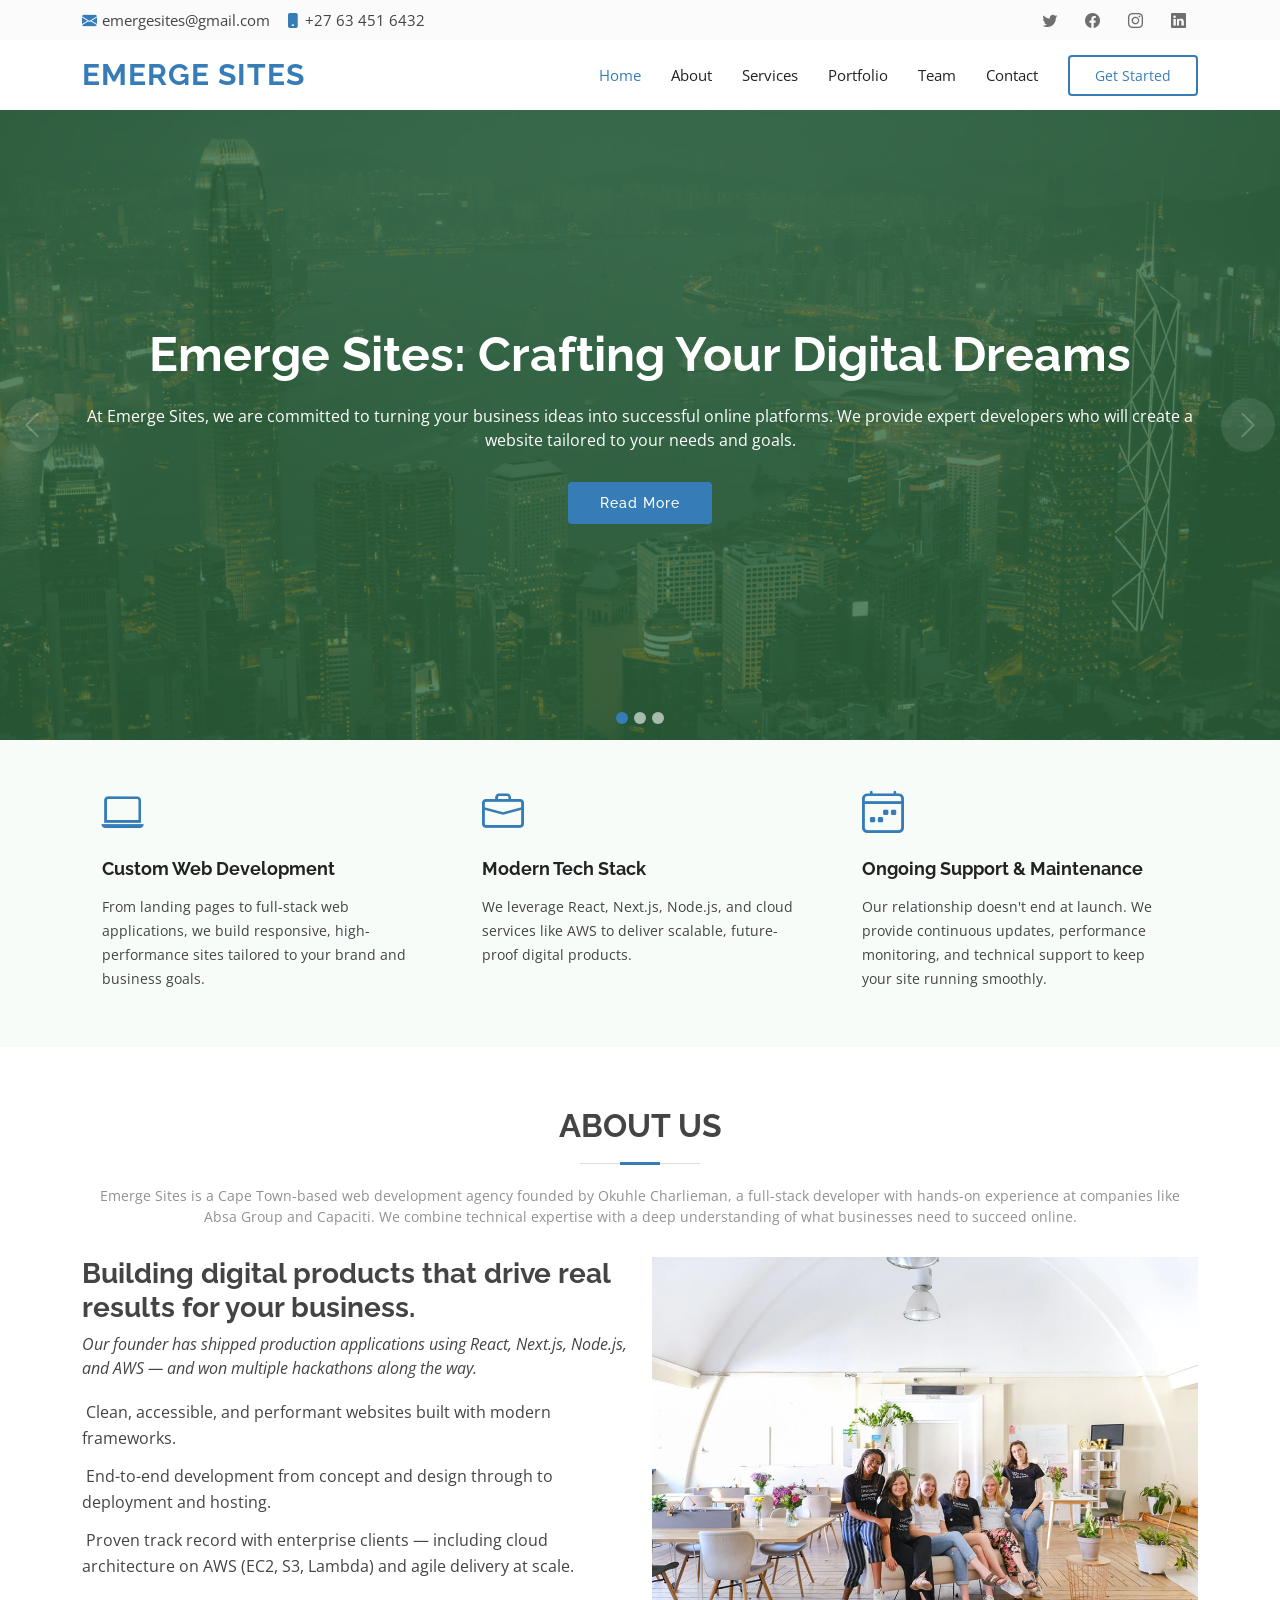
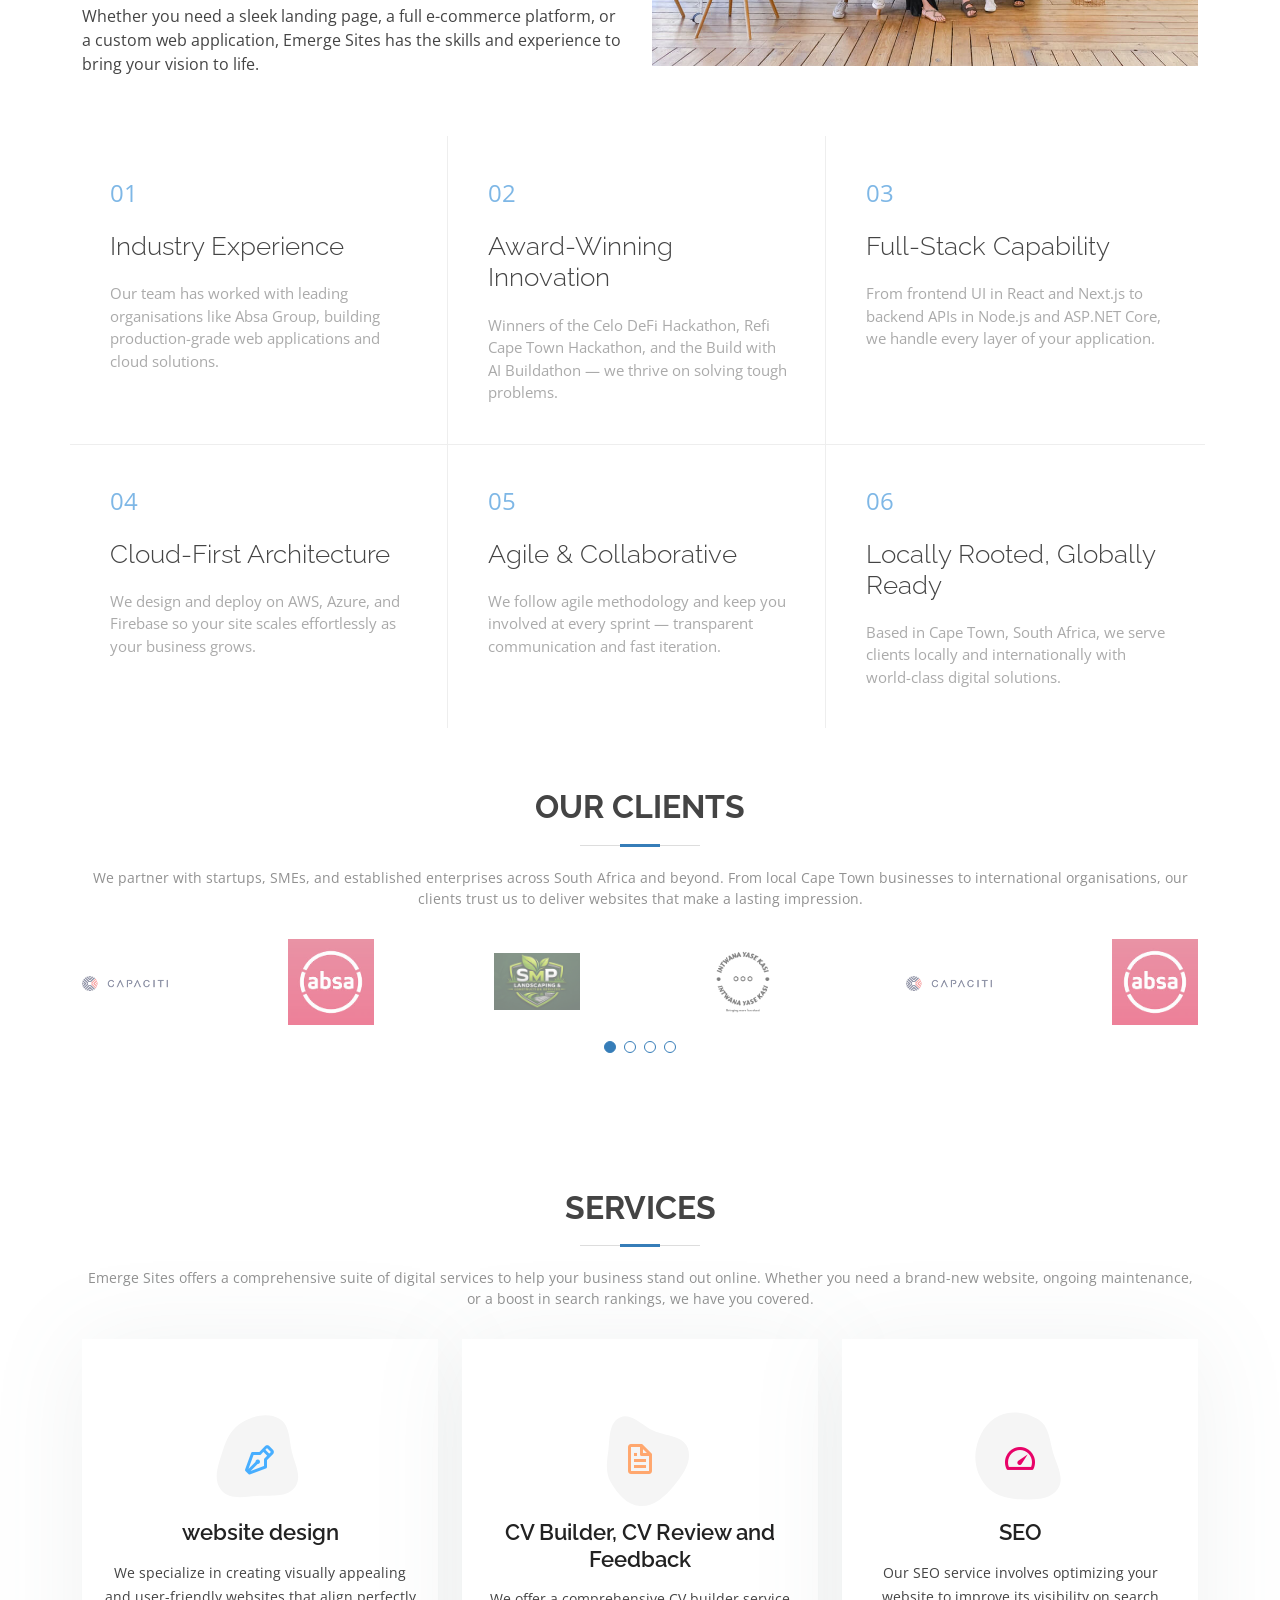
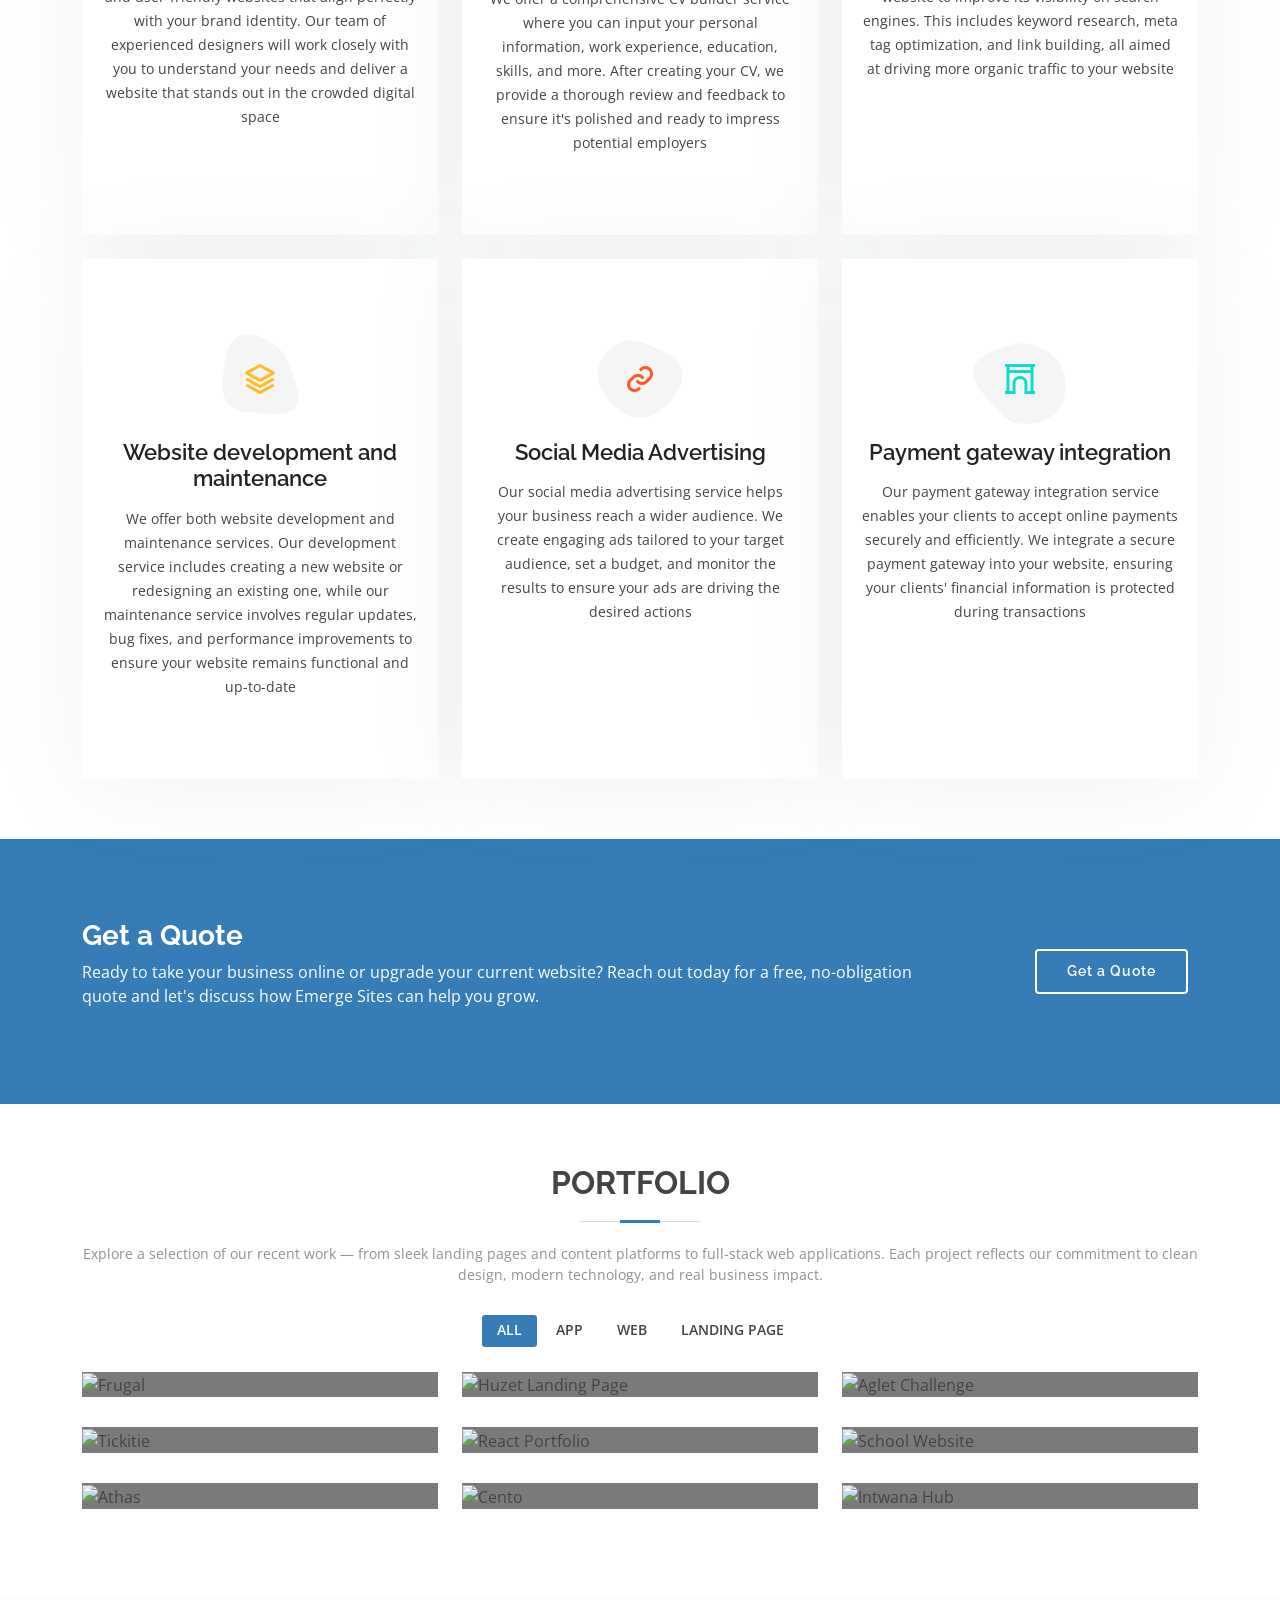
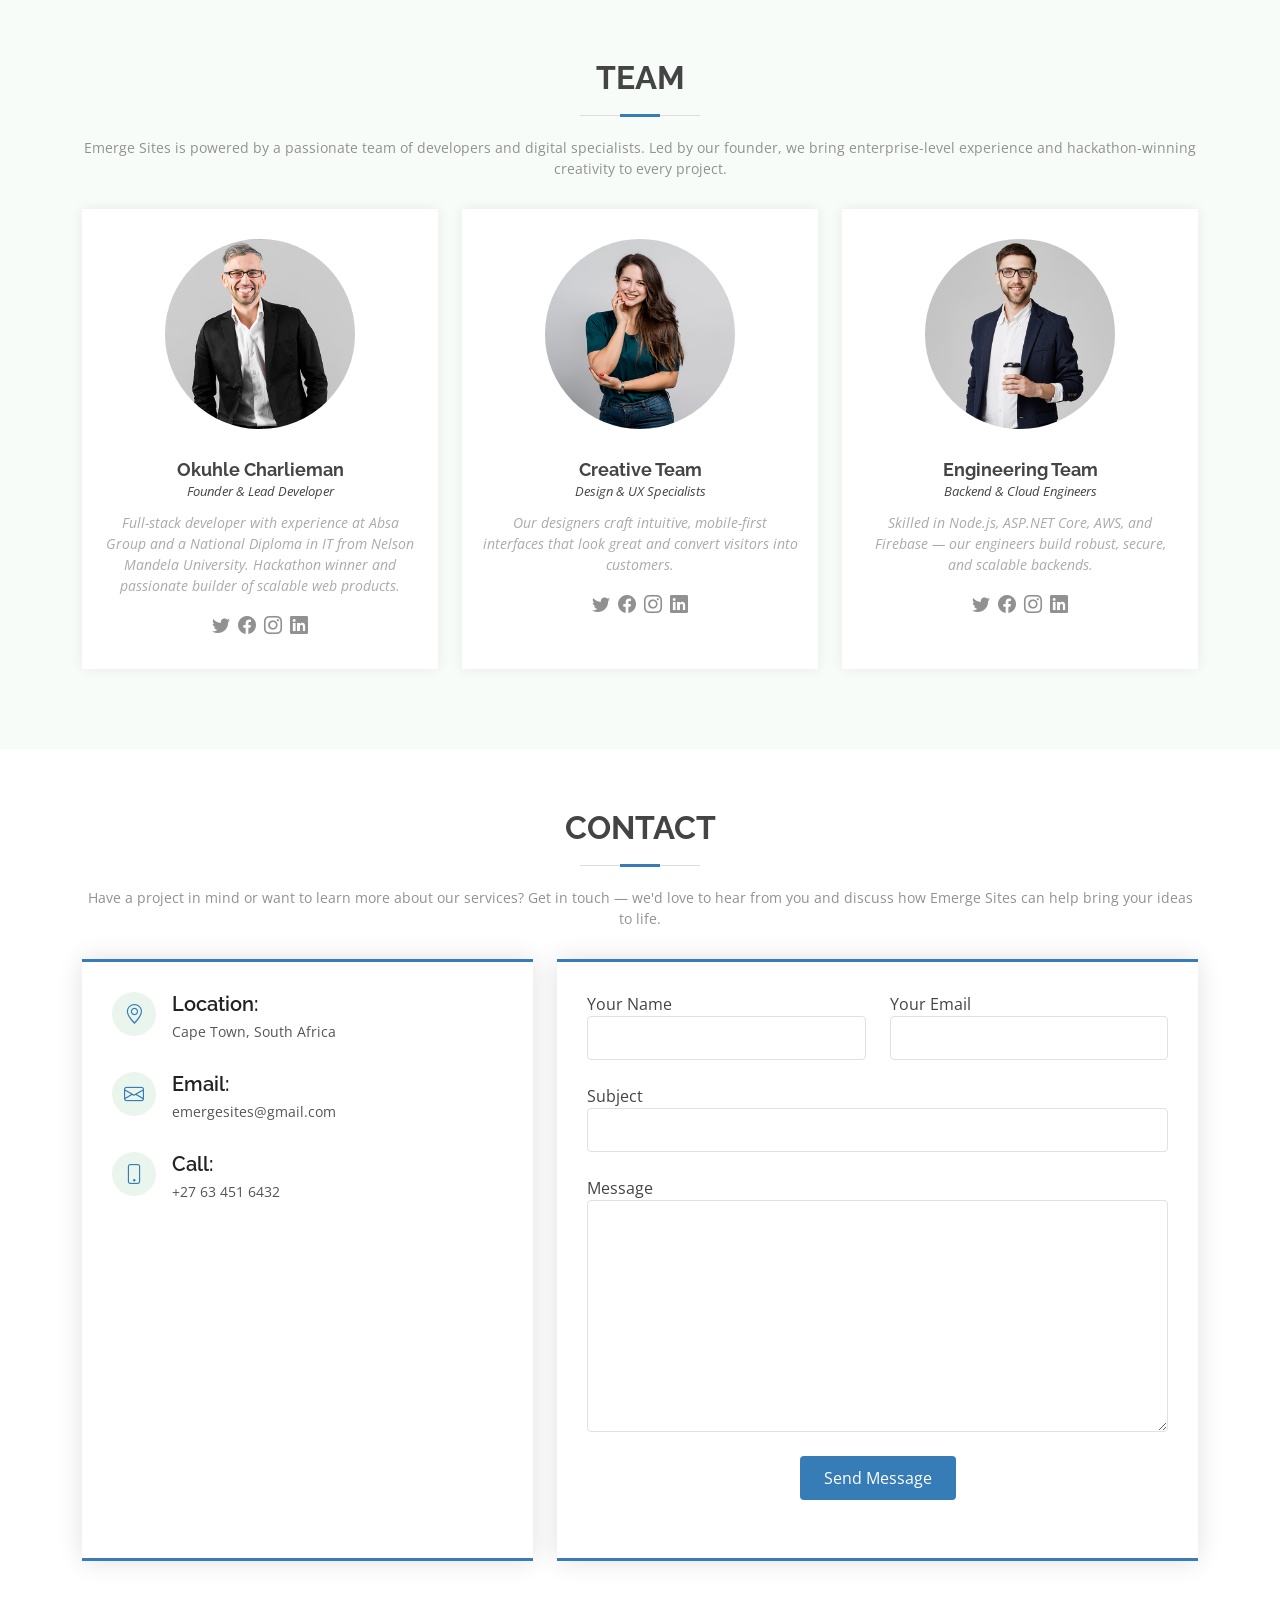
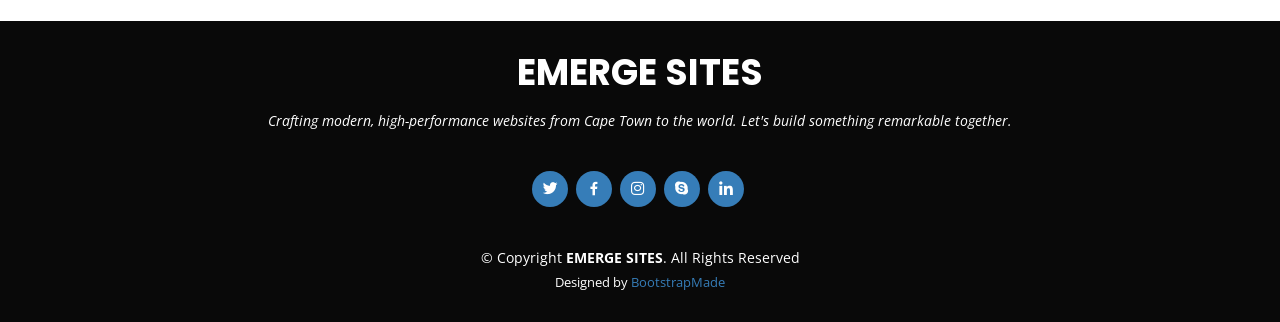
==== commit 7243592d: "Merge pull request #2 from okuhlechar-glitch/devin/1782055315-portfolio-projects feat: remove galler" ====
--- a/index.html
+++ b/index.html
@@ -83,7 +83,6 @@
               <a class="nav-link scrollto" href="#portfolio">Portfolio</a>
             </li>
             <li><a class="nav-link scrollto" href="#team">Team</a></li>
-            <li><a class="nav-link" href="gallery.html">Gallery</a></li>
             <li><a class="nav-link scrollto" href="#contact">Contact</a></li>
             <li>
               <a class="getstarted scrollto" href="#about">Get Started</a>
@@ -672,32 +671,87 @@
               <ul id="portfolio-flters">
                 <li data-filter="*" class="filter-active">All</li>
                 <li data-filter=".filter-app">App</li>
-                <li data-filter=".filter-card">Card</li>
                 <li data-filter=".filter-web">Web</li>
+                <li data-filter=".filter-landing">Landing Page</li>
               </ul>
             </div>
           </div>
 
           <div class="row portfolio-container">
+            <!-- Frugal -->
+            <div class="col-lg-4 col-md-6 portfolio-item filter-web">
+              <div class="portfolio-wrap">
+                <img
+                  src="https://i.ibb.co/vJLTwkX/frugal.png"
+                  class="img-fluid"
+                  alt="Frugal"
+                />
+                <div class="portfolio-info">
+                  <h4>Frugal</h4>
+                  <p>Web</p>
+                  <div class="portfolio-links">
+                    <a
+                      href="https://i.ibb.co/vJLTwkX/frugal.png"
+                      data-gallery="portfolioGallery"
+                      class="portfolio-lightbox"
+                      title="Frugal"
+                      ><i class="bx bx-plus"></i
+                    ></a>
+                    <a href="https://benevolent-meerkat-0fc321.netlify.app/" target="_blank" title="View Live"
+                      ><i class="bx bx-link"></i
+                    ></a>
+                  </div>
+                </div>
+              </div>
+            </div>
+
+            <!-- Huzet Landing Page -->
+            <div class="col-lg-4 col-md-6 portfolio-item filter-landing">
+              <div class="portfolio-wrap">
+                <img
+                  src="https://i.ibb.co/RY5T6FL/huzet-landing-page.png"
+                  class="img-fluid"
+                  alt="Huzet Landing Page"
+                />
+                <div class="portfolio-info">
+                  <h4>Huzet Landing Page</h4>
+                  <p>Landing Page</p>
+                  <div class="portfolio-links">
+                    <a
+                      href="https://i.ibb.co/RY5T6FL/huzet-landing-page.png"
+                      data-gallery="portfolioGallery"
+                      class="portfolio-lightbox"
+                      title="Huzet Landing Page"
+                      ><i class="bx bx-plus"></i
+                    ></a>
+                    <a href="https://huzet.netlify.app/" target="_blank" title="View Live"
+                      ><i class="bx bx-link"></i
+                    ></a>
+                  </div>
+                </div>
+              </div>
+            </div>
+
+            <!-- Aglet Challenge -->
             <div class="col-lg-4 col-md-6 portfolio-item filter-app">
               <div class="portfolio-wrap">
                 <img
-                  src="assets/img/portfolio/portfolio-1.jpg"
-                  class="img-fluid"
-                  alt=""
+                  src="https://i.ibb.co/4st14pX/Screenshot-1.png"
+                  class="img-fluid"
+                  alt="Aglet Challenge"
                 />
                 <div class="portfolio-info">
-                  <h4>App 1</h4>
+                  <h4>Aglet Challenge</h4>
                   <p>App</p>
                   <div class="portfolio-links">
                     <a
-                      href="assets/img/portfolio/portfolio-1.jpg"
+                      href="https://i.ibb.co/4st14pX/Screenshot-1.png"
                       data-gallery="portfolioGallery"
                       class="portfolio-lightbox"
-                      title="App 1"
+                      title="Aglet Challenge — React, JavaScript, Bootstrap"
                       ><i class="bx bx-plus"></i
                     ></a>
-                    <a href="portfolio-details.html" title="More Details"
+                    <a href="https://aglet-33abe.web.app/" target="_blank" title="View Live"
                       ><i class="bx bx-link"></i
                     ></a>
                   </div>
@@ -705,25 +759,53 @@
               </div>
             </div>
 
+            <!-- Tickitie -->
+            <div class="col-lg-4 col-md-6 portfolio-item filter-app">
+              <div class="portfolio-wrap">
+                <img
+                  src="https://i.ibb.co/vxpfv0qH/Screenshot-2026-03-04-113028.png"
+                  class="img-fluid"
+                  alt="Tickitie"
+                />
+                <div class="portfolio-info">
+                  <h4>Tickitie</h4>
+                  <p>App</p>
+                  <div class="portfolio-links">
+                    <a
+                      href="https://i.ibb.co/vxpfv0qH/Screenshot-2026-03-04-113028.png"
+                      data-gallery="portfolioGallery"
+                      class="portfolio-lightbox"
+                      title="Tickitie — Next.js, Firebase"
+                      ><i class="bx bx-plus"></i
+                    ></a>
+                    <a href="https://tickitie.netlify.app/" target="_blank" title="View Live"
+                      ><i class="bx bx-link"></i
+                    ></a>
+                  </div>
+                </div>
+              </div>
+            </div>
+
+            <!-- React Portfolio -->
             <div class="col-lg-4 col-md-6 portfolio-item filter-web">
               <div class="portfolio-wrap">
                 <img
-                  src="assets/img/portfolio/portfolio-2.jpg"
-                  class="img-fluid"
-                  alt=""
+                  src="https://i.ibb.co/nndRpwS/Screenshot-2023-08-16-103223.png"
+                  class="img-fluid"
+                  alt="React Portfolio"
                 />
                 <div class="portfolio-info">
-                  <h4>Web 3</h4>
+                  <h4>React Portfolio</h4>
                   <p>Web</p>
                   <div class="portfolio-links">
                     <a
-                      href="assets/img/portfolio/portfolio-2.jpg"
+                      href="https://i.ibb.co/nndRpwS/Screenshot-2023-08-16-103223.png"
                       data-gallery="portfolioGallery"
                       class="portfolio-lightbox"
-                      title="Web 3"
+                      title="React Portfolio — React, CSS, Bootstrap"
                       ><i class="bx bx-plus"></i
                     ></a>
-                    <a href="portfolio-details.html" title="More Details"
+                    <a href="https://fifi-d090b.web.app" target="_blank" title="View Live"
                       ><i class="bx bx-link"></i
                     ></a>
                   </div>
@@ -731,181 +813,107 @@
               </div>
             </div>
 
+            <!-- School Website -->
+            <div class="col-lg-4 col-md-6 portfolio-item filter-landing">
+              <div class="portfolio-wrap">
+                <img
+                  src="https://i.ibb.co/xSDgSm3/Screenshot-2023-08-16-103731.png"
+                  class="img-fluid"
+                  alt="School Website"
+                />
+                <div class="portfolio-info">
+                  <h4>School Website</h4>
+                  <p>Landing Page</p>
+                  <div class="portfolio-links">
+                    <a
+                      href="https://i.ibb.co/xSDgSm3/Screenshot-2023-08-16-103731.png"
+                      data-gallery="portfolioGallery"
+                      class="portfolio-lightbox"
+                      title="School Website — HTML, CSS, JavaScript"
+                      ><i class="bx bx-plus"></i
+                    ></a>
+                    <a href="https://extraordinary-gingersnap-cefca0.netlify.app/" target="_blank" title="View Live"
+                      ><i class="bx bx-link"></i
+                    ></a>
+                  </div>
+                </div>
+              </div>
+            </div>
+
+            <!-- Athas -->
+            <div class="col-lg-4 col-md-6 portfolio-item filter-web">
+              <div class="portfolio-wrap">
+                <img
+                  src="https://i.ibb.co/0yQNzyv/IMG-20231129-185312.jpg"
+                  class="img-fluid"
+                  alt="Athas"
+                />
+                <div class="portfolio-info">
+                  <h4>Athas</h4>
+                  <p>Web</p>
+                  <div class="portfolio-links">
+                    <a
+                      href="https://i.ibb.co/0yQNzyv/IMG-20231129-185312.jpg"
+                      data-gallery="portfolioGallery"
+                      class="portfolio-lightbox"
+                      title="Athas"
+                      ><i class="bx bx-plus"></i
+                    ></a>
+                    <a href="https://athas.netlify.app/" target="_blank" title="View Live"
+                      ><i class="bx bx-link"></i
+                    ></a>
+                  </div>
+                </div>
+              </div>
+            </div>
+
+            <!-- Cento -->
+            <div class="col-lg-4 col-md-6 portfolio-item filter-web">
+              <div class="portfolio-wrap">
+                <img
+                  src="https://i.ibb.co/WzPNcjG/cento.png"
+                  class="img-fluid"
+                  alt="Cento"
+                />
+                <div class="portfolio-info">
+                  <h4>Cento</h4>
+                  <p>Web</p>
+                  <div class="portfolio-links">
+                    <a
+                      href="https://i.ibb.co/WzPNcjG/cento.png"
+                      data-gallery="portfolioGallery"
+                      class="portfolio-lightbox"
+                      title="Cento"
+                      ><i class="bx bx-plus"></i
+                    ></a>
+                    <a href="https://sweet.on.fleek.co/" target="_blank" title="View Live"
+                      ><i class="bx bx-link"></i
+                    ></a>
+                  </div>
+                </div>
+              </div>
+            </div>
+
+            <!-- Intwana Hub (Iyk-hub) -->
             <div class="col-lg-4 col-md-6 portfolio-item filter-app">
               <div class="portfolio-wrap">
                 <img
-                  src="assets/img/portfolio/portfolio-3.jpg"
-                  class="img-fluid"
-                  alt=""
+                  src="https://i.ibb.co/pXwhH3s/android-chrome-512x512.png"
+                  class="img-fluid"
+                  alt="Intwana Hub"
                 />
                 <div class="portfolio-info">
-                  <h4>App 2</h4>
+                  <h4>Intwana Hub (Iyk-hub)</h4>
                   <p>App</p>
                   <div class="portfolio-links">
                     <a
-                      href="assets/img/portfolio/portfolio-3.jpg"
+                      href="https://i.ibb.co/pXwhH3s/android-chrome-512x512.png"
                       data-gallery="portfolioGallery"
                       class="portfolio-lightbox"
-                      title="App 2"
+                      title="Intwana Hub — Next.js, React, Tailwind CSS, Firebase"
                       ><i class="bx bx-plus"></i
                     ></a>
-                    <a href="portfolio-details.html" title="More Details"
-                      ><i class="bx bx-link"></i
-                    ></a>
-                  </div>
-                </div>
-              </div>
-            </div>
-
-            <div class="col-lg-4 col-md-6 portfolio-item filter-card">
-              <div class="portfolio-wrap">
-                <img
-                  src="assets/img/portfolio/portfolio-4.jpg"
-                  class="img-fluid"
-                  alt=""
-                />
-                <div class="portfolio-info">
-                  <h4>Card 2</h4>
-                  <p>Card</p>
-                  <div class="portfolio-links">
-                    <a
-                      href="assets/img/portfolio/portfolio-4.jpg"
-                      data-gallery="portfolioGallery"
-                      class="portfolio-lightbox"
-                      title="Card 2"
-                      ><i class="bx bx-plus"></i
-                    ></a>
-                    <a href="portfolio-details.html" title="More Details"
-                      ><i class="bx bx-link"></i
-                    ></a>
-                  </div>
-                </div>
-              </div>
-            </div>
-
-            <div class="col-lg-4 col-md-6 portfolio-item filter-web">
-              <div class="portfolio-wrap">
-                <img
-                  src="assets/img/portfolio/portfolio-5.jpg"
-                  class="img-fluid"
-                  alt=""
-                />
-                <div class="portfolio-info">
-                  <h4>Web 2</h4>
-                  <p>Web</p>
-                  <div class="portfolio-links">
-                    <a
-                      href="assets/img/portfolio/portfolio-5.jpg"
-                      data-gallery="portfolioGallery"
-                      class="portfolio-lightbox"
-                      title="Web 2"
-                      ><i class="bx bx-plus"></i
-                    ></a>
-                    <a href="portfolio-details.html" title="More Details"
-                      ><i class="bx bx-link"></i
-                    ></a>
-                  </div>
-                </div>
-              </div>
-            </div>
-
-            <div class="col-lg-4 col-md-6 portfolio-item filter-app">
-              <div class="portfolio-wrap">
-                <img
-                  src="assets/img/portfolio/portfolio-6.jpg"
-                  class="img-fluid"
-                  alt=""
-                />
-                <div class="portfolio-info">
-                  <h4>App 3</h4>
-                  <p>App</p>
-                  <div class="portfolio-links">
-                    <a
-                      href="assets/img/portfolio/portfolio-6.jpg"
-                      data-gallery="portfolioGallery"
-                      class="portfolio-lightbox"
-                      title="App 3"
-                      ><i class="bx bx-plus"></i
-                    ></a>
-                    <a href="portfolio-details.html" title="More Details"
-                      ><i class="bx bx-link"></i
-                    ></a>
-                  </div>
-                </div>
-              </div>
-            </div>
-
-            <div class="col-lg-4 col-md-6 portfolio-item filter-card">
-              <div class="portfolio-wrap">
-                <img
-                  src="assets/img/portfolio/portfolio-7.jpg"
-                  class="img-fluid"
-                  alt=""
-                />
-                <div class="portfolio-info">
-                  <h4>Card 1</h4>
-                  <p>Card</p>
-                  <div class="portfolio-links">
-                    <a
-                      href="assets/img/portfolio/portfolio-7.jpg"
-                      data-gallery="portfolioGallery"
-                      class="portfolio-lightbox"
-                      title="Card 1"
-                      ><i class="bx bx-plus"></i
-                    ></a>
-                    <a href="portfolio-details.html" title="More Details"
-                      ><i class="bx bx-link"></i
-                    ></a>
-                  </div>
-                </div>
-              </div>
-            </div>
-
-            <div class="col-lg-4 col-md-6 portfolio-item filter-card">
-              <div class="portfolio-wrap">
-                <img
-                  src="assets/img/portfolio/portfolio-8.jpg"
-                  class="img-fluid"
-                  alt=""
-                />
-                <div class="portfolio-info">
-                  <h4>Card 3</h4>
-                  <p>Card</p>
-                  <div class="portfolio-links">
-                    <a
-                      href="assets/img/portfolio/portfolio-8.jpg"
-                      data-gallery="portfolioGallery"
-                      class="portfolio-lightbox"
-                      title="Card 3"
-                      ><i class="bx bx-plus"></i
-                    ></a>
-                    <a href="portfolio-details.html" title="More Details"
-                      ><i class="bx bx-link"></i
-                    ></a>
-                  </div>
-                </div>
-              </div>
-            </div>
-
-            <div class="col-lg-4 col-md-6 portfolio-item filter-web">
-              <div class="portfolio-wrap">
-                <img
-                  src="assets/img/portfolio/portfolio-9.jpg"
-                  class="img-fluid"
-                  alt=""
-                />
-                <div class="portfolio-info">
-                  <h4>Web 3</h4>
-                  <p>Web</p>
-                  <div class="portfolio-links">
-                    <a
-                      href="assets/img/portfolio/portfolio-9.jpg"
-                      data-gallery="portfolioGallery"
-                      class="portfolio-lightbox"
-                      title="Web 3"
-                      ><i class="bx bx-plus"></i
-                    ></a>
-                    <a href="portfolio-details.html" title="More Details"
+                    <a href="https://github.com/okuhlechar-glitch/Iyk-hub" target="_blank" title="View Repository"
                       ><i class="bx bx-link"></i
                     ></a>
                   </div>
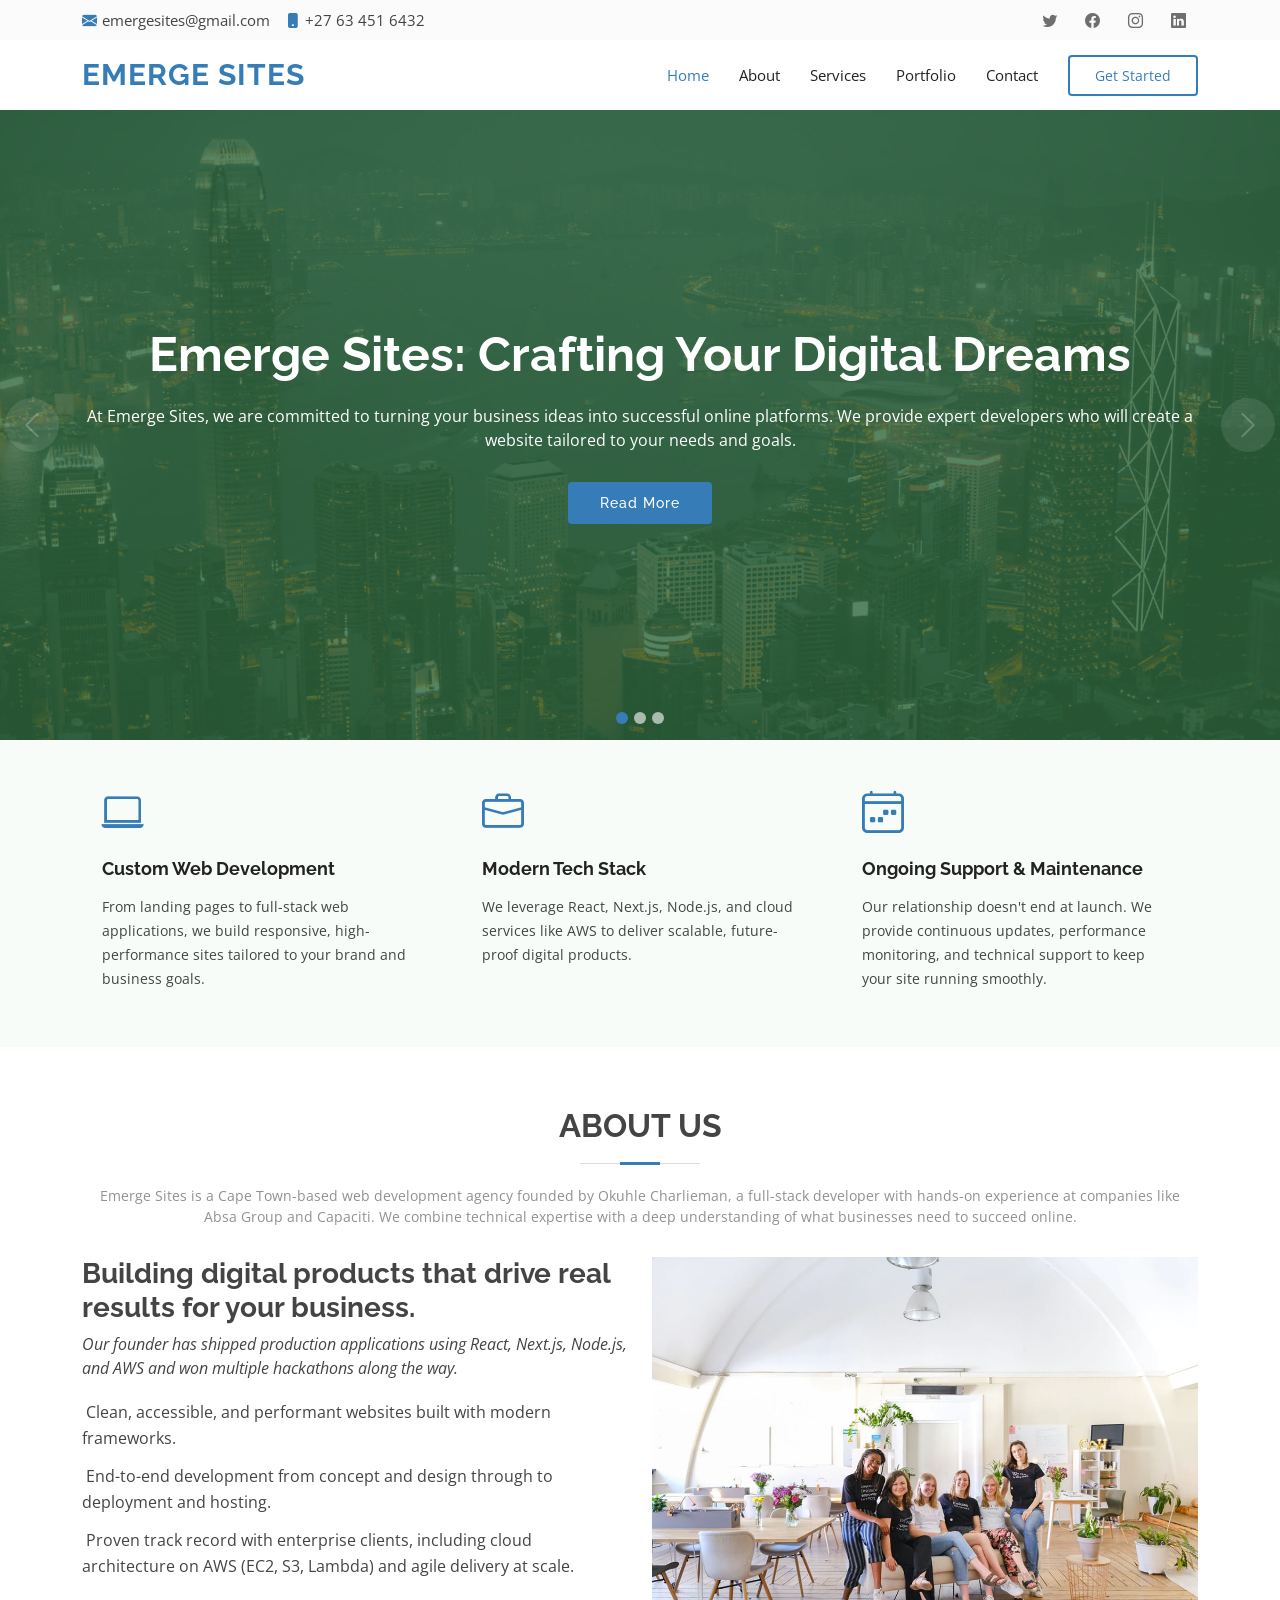
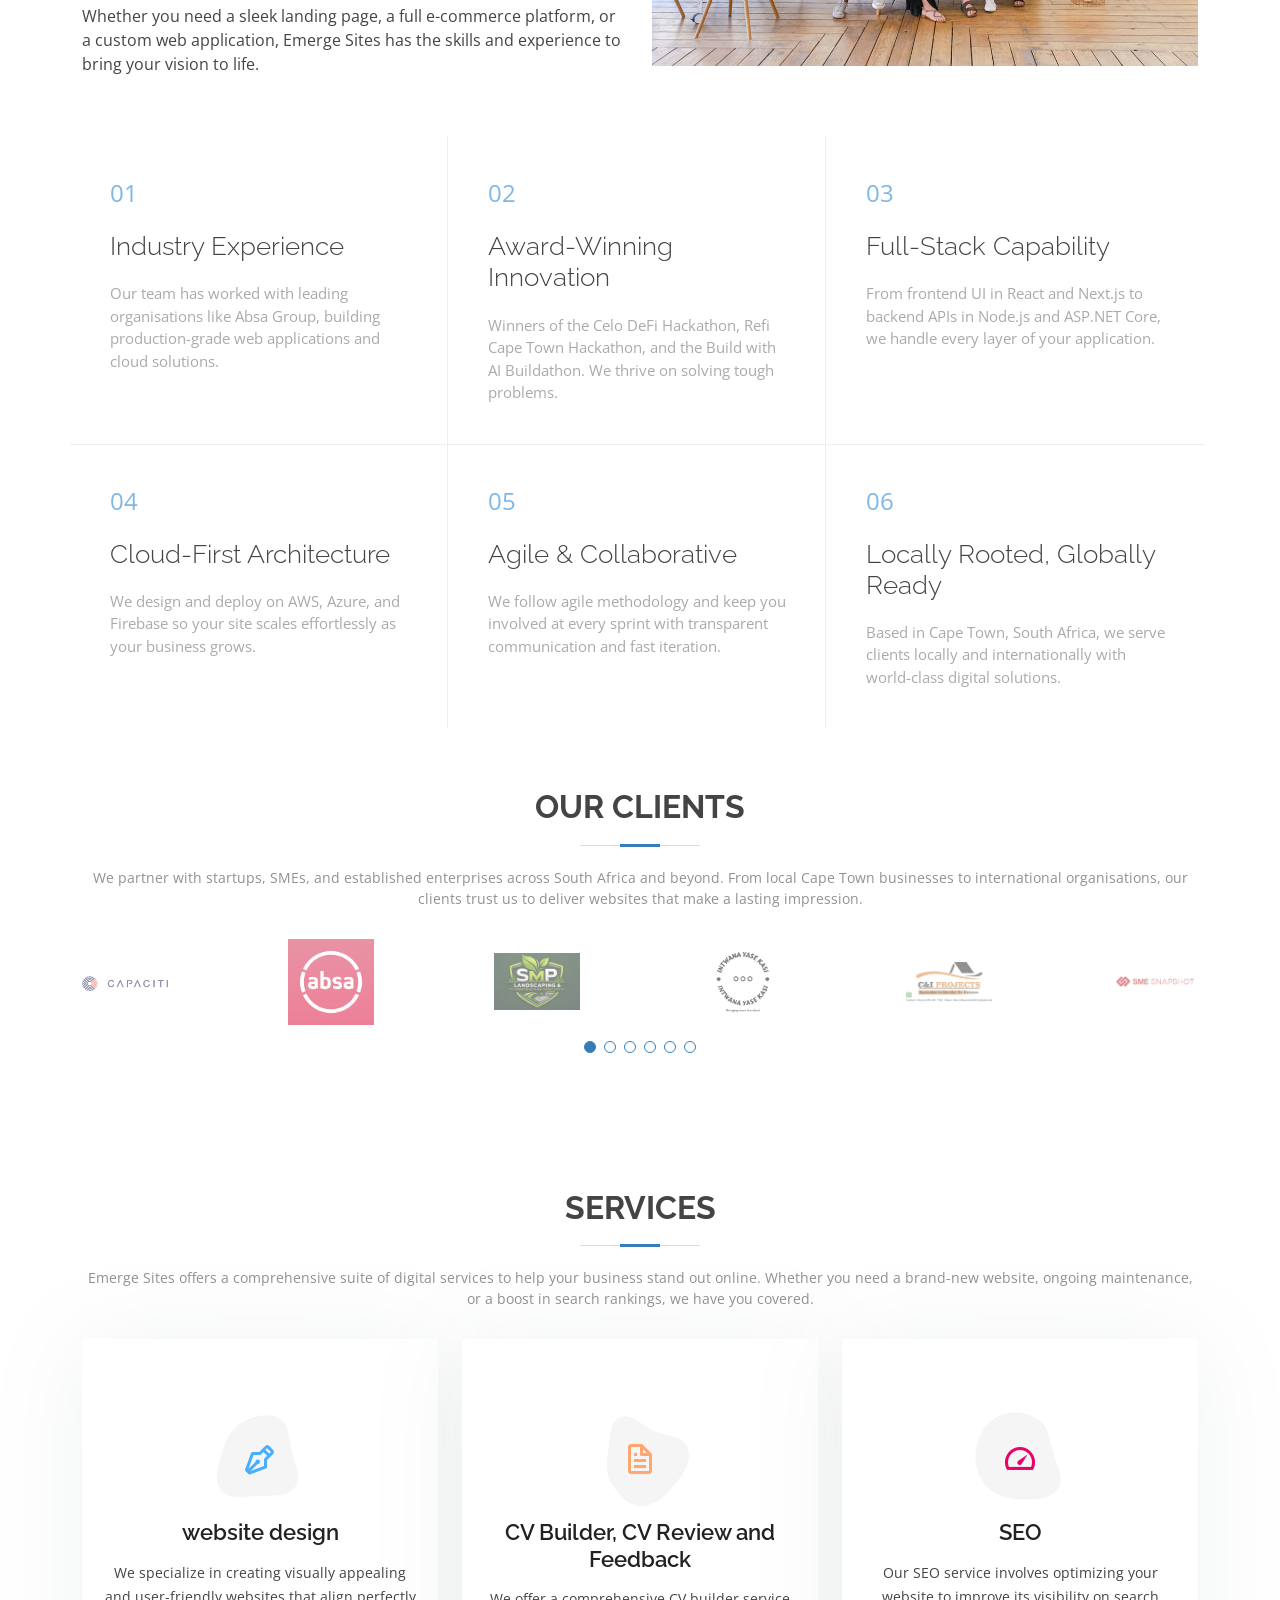
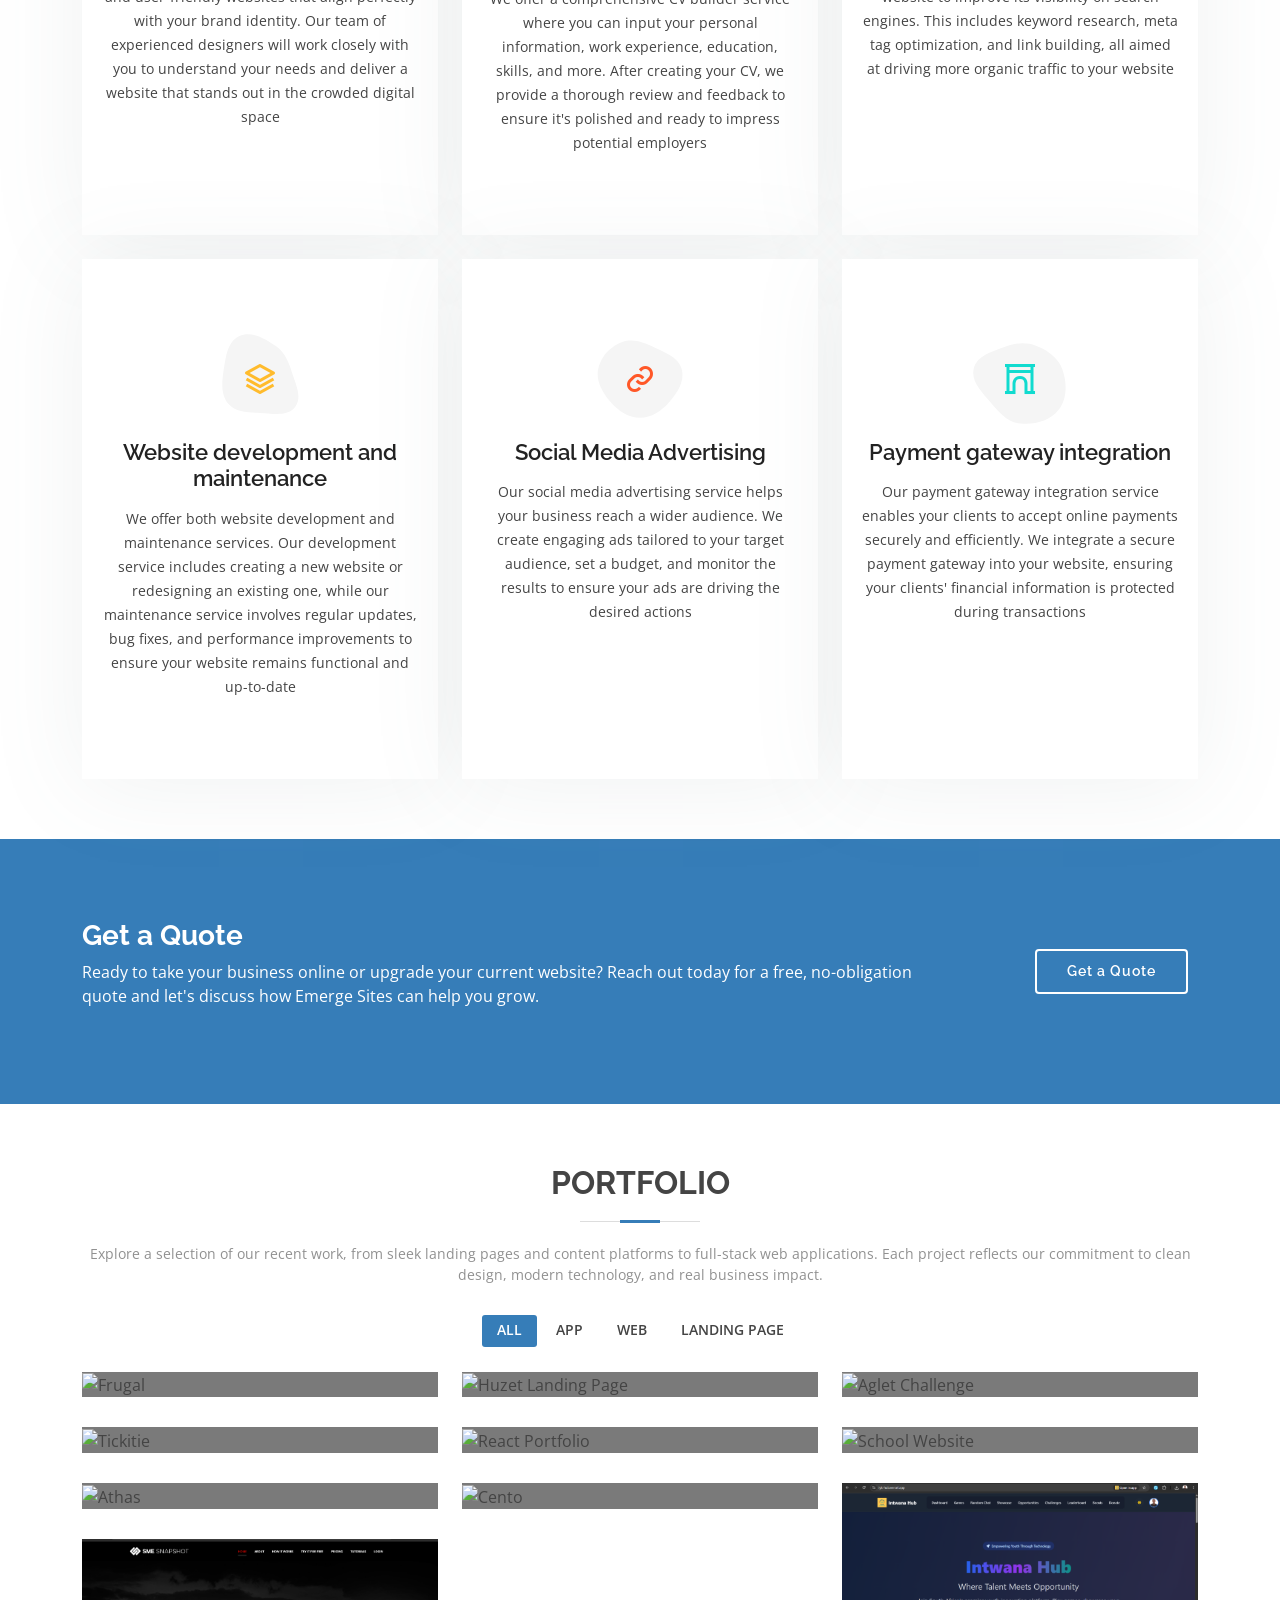
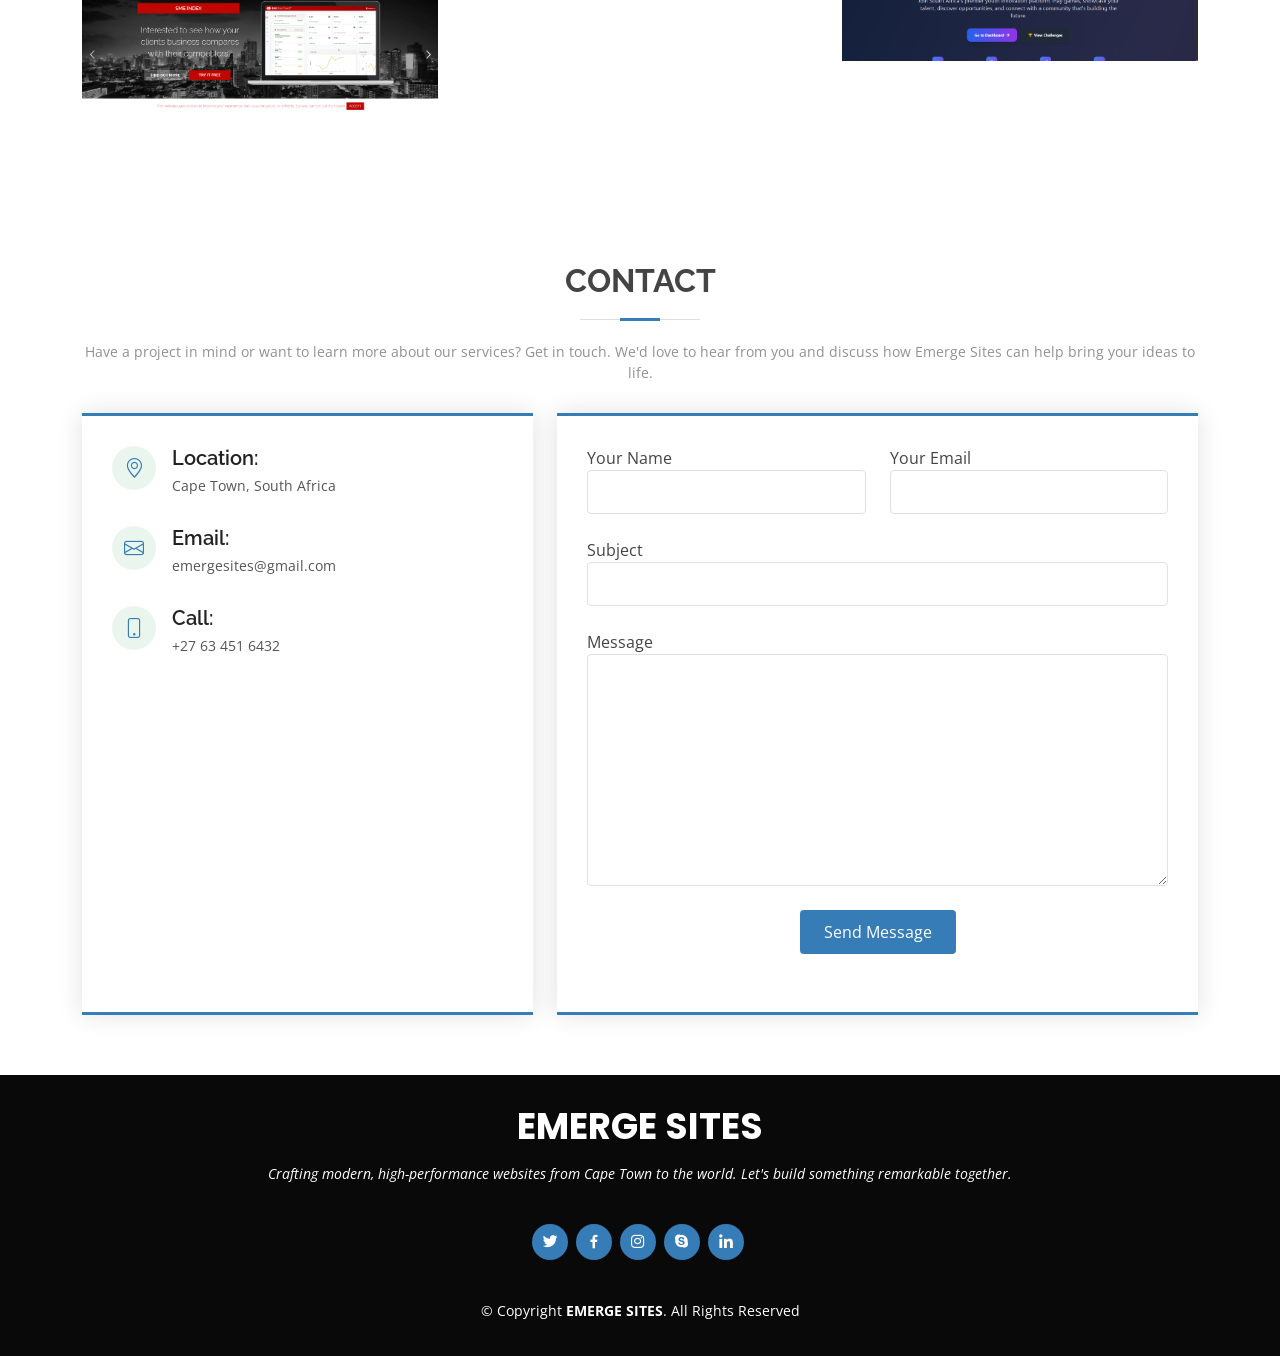
==== commit cdaac2f4: "feat: add new portfolio/client items, comment out team section, remove BootstrapMade credit and em d" ====
--- a/index.html
+++ b/index.html
@@ -82,7 +82,7 @@
             <li>
               <a class="nav-link scrollto" href="#portfolio">Portfolio</a>
             </li>
-            <li><a class="nav-link scrollto" href="#team">Team</a></li>
+            <!-- <li><a class="nav-link scrollto" href="#team">Team</a></li> -->
             <li><a class="nav-link scrollto" href="#contact">Contact</a></li>
             <li>
               <a class="getstarted scrollto" href="#about">Get Started</a>
@@ -275,7 +275,7 @@
               </h3>
               <p class="fst-italic">
                 Our founder has shipped production applications using React,
-                Next.js, Node.js, and AWS — and won multiple hackathons along
+                Next.js, Node.js, and AWS and won multiple hackathons along
                 the way.
               </p>
               <ul>
@@ -289,7 +289,7 @@
                 </li>
                 <li>
                   <i class="bi bi-check-circled"></i> Proven track record with
-                  enterprise clients — including cloud architecture on AWS
+                  enterprise clients, including cloud architecture on AWS
                   (EC2, S3, Lambda) and agile delivery at scale.
                 </li>
               </ul>
@@ -322,7 +322,7 @@
               <h4>Award-Winning Innovation</h4>
               <p>
                 Winners of the Celo DeFi Hackathon, Refi Cape Town Hackathon,
-                and the Build with AI Buildathon — we thrive on solving tough
+                and the Build with AI Buildathon. We thrive on solving tough
                 problems.
               </p>
             </div>
@@ -351,7 +351,7 @@
               <h4>Agile & Collaborative</h4>
               <p>
                 We follow agile methodology and keep you involved at every
-                sprint — transparent communication and fast iteration.
+                sprint with transparent communication and fast iteration.
               </p>
             </div>
 
@@ -409,6 +409,20 @@
                   src="assets/img/clients/intwana-yase-kasi.png"
                   class="img-fluid"
                   alt="Intwana Yase Kasi"
+                />
+              </div>
+              <div class="swiper-slide">
+                <img
+                  src="assets/img/clients/ci-projects.jpg"
+                  class="img-fluid"
+                  alt="C&amp;I Projects"
+                />
+              </div>
+              <div class="swiper-slide">
+                <img
+                  src="assets/img/clients/sme-snapshot.png"
+                  class="img-fluid"
+                  alt="SME Snapshot"
                 />
               </div>
             </div>
@@ -659,7 +673,7 @@
           <div class="section-title">
             <h2>Portfolio</h2>
             <p>
-              Explore a selection of our recent work — from sleek landing pages
+              Explore a selection of our recent work, from sleek landing pages
               and content platforms to full-stack web applications. Each project
               reflects our commitment to clean design, modern technology, and
               real business impact.
@@ -748,7 +762,7 @@
                       href="https://i.ibb.co/4st14pX/Screenshot-1.png"
                       data-gallery="portfolioGallery"
                       class="portfolio-lightbox"
-                      title="Aglet Challenge — React, JavaScript, Bootstrap"
+                      title="Aglet Challenge - React, JavaScript, Bootstrap"
                       ><i class="bx bx-plus"></i
                     ></a>
                     <a href="https://aglet-33abe.web.app/" target="_blank" title="View Live"
@@ -775,7 +789,7 @@
                       href="https://i.ibb.co/vxpfv0qH/Screenshot-2026-03-04-113028.png"
                       data-gallery="portfolioGallery"
                       class="portfolio-lightbox"
-                      title="Tickitie — Next.js, Firebase"
+                      title="Tickitie - Next.js, Firebase"
                       ><i class="bx bx-plus"></i
                     ></a>
                     <a href="https://tickitie.netlify.app/" target="_blank" title="View Live"
@@ -802,7 +816,7 @@
                       href="https://i.ibb.co/nndRpwS/Screenshot-2023-08-16-103223.png"
                       data-gallery="portfolioGallery"
                       class="portfolio-lightbox"
-                      title="React Portfolio — React, CSS, Bootstrap"
+                      title="React Portfolio - React, CSS, Bootstrap"
                       ><i class="bx bx-plus"></i
                     ></a>
                     <a href="https://fifi-d090b.web.app" target="_blank" title="View Live"
@@ -829,7 +843,7 @@
                       href="https://i.ibb.co/xSDgSm3/Screenshot-2023-08-16-103731.png"
                       data-gallery="portfolioGallery"
                       class="portfolio-lightbox"
-                      title="School Website — HTML, CSS, JavaScript"
+                      title="School Website - HTML, CSS, JavaScript"
                       ><i class="bx bx-plus"></i
                     ></a>
                     <a href="https://extraordinary-gingersnap-cefca0.netlify.app/" target="_blank" title="View Live"
@@ -898,7 +912,7 @@
             <div class="col-lg-4 col-md-6 portfolio-item filter-app">
               <div class="portfolio-wrap">
                 <img
-                  src="https://i.ibb.co/pXwhH3s/android-chrome-512x512.png"
+                  src="assets/img/portfolio/iykhub.png"
                   class="img-fluid"
                   alt="Intwana Hub"
                 />
@@ -907,13 +921,40 @@
                   <p>App</p>
                   <div class="portfolio-links">
                     <a
-                      href="https://i.ibb.co/pXwhH3s/android-chrome-512x512.png"
+                      href="assets/img/portfolio/iykhub.png"
                       data-gallery="portfolioGallery"
                       class="portfolio-lightbox"
-                      title="Intwana Hub — Next.js, React, Tailwind CSS, Firebase"
+                      title="Intwana Hub - Next.js, React, Tailwind CSS, Firebase"
                       ><i class="bx bx-plus"></i
                     ></a>
-                    <a href="https://github.com/okuhlechar-glitch/Iyk-hub" target="_blank" title="View Repository"
+                    <a href="https://iyk-hub.vercel.app/" target="_blank" title="View Live"
+                      ><i class="bx bx-link"></i
+                    ></a>
+                  </div>
+                </div>
+              </div>
+            </div>
+
+            <!-- SME Snapshot -->
+            <div class="col-lg-4 col-md-6 portfolio-item filter-app">
+              <div class="portfolio-wrap">
+                <img
+                  src="assets/img/portfolio/sme-snapshot.png"
+                  class="img-fluid"
+                  alt="SME Snapshot"
+                />
+                <div class="portfolio-info">
+                  <h4>SME Snapshot</h4>
+                  <p>App</p>
+                  <div class="portfolio-links">
+                    <a
+                      href="assets/img/portfolio/sme-snapshot.png"
+                      data-gallery="portfolioGallery"
+                      class="portfolio-lightbox"
+                      title="SME Snapshot"
+                      ><i class="bx bx-plus"></i
+                    ></a>
+                    <a href="https://www.smesnapshot.com/" target="_blank" title="View Live"
                       ><i class="bx bx-link"></i
                     ></a>
                   </div>
@@ -925,7 +966,7 @@
       </section>
       <!-- End Portfolio Section -->
 
-      <!-- ======= Team Section ======= -->
+      <!-- ======= Team Section (commented out for now) =======
       <section id="team" class="team section-bg">
         <div class="container">
           <div class="section-title">
@@ -982,7 +1023,7 @@
                 <h4>Engineering Team</h4>
                 <span>Backend & Cloud Engineers</span>
                 <p>
-                  Skilled in Node.js, ASP.NET Core, AWS, and Firebase — our
+                  Skilled in Node.js, ASP.NET Core, AWS, and Firebase. Our
                   engineers build robust, secure, and scalable backends.
                 </p>
                 <div class="social">
@@ -996,7 +1037,7 @@
           </div>
         </div>
       </section>
-      <!-- End Team Section -->
+      End Team Section -->
 
       <!-- ======= Contact Section ======= -->
       <section id="contact" class="contact">
@@ -1005,7 +1046,7 @@
             <h2>Contact</h2>
             <p>
               Have a project in mind or want to learn more about our services?
-              Get in touch — we'd love to hear from you and discuss how Emerge
+              Get in touch. We'd love to hear from you and discuss how Emerge
               Sites can help bring your ideas to life.
             </p>
           </div>
@@ -1126,13 +1167,7 @@
           &copy; Copyright <strong><span>EMERGE SITES</span></strong
           >. All Rights Reserved
         </div>
-        <div class="credits">
-          <!-- All the links in the footer should remain intact. -->
-          <!-- You can delete the links only if you purchased the pro version. -->
-          <!-- Licensing information: https://bootstrapmade.com/license/ -->
-          <!-- Purchase the pro version with working PHP/AJAX contact form: https://bootstrapmade.com/green-free-one-page-bootstrap-template/ -->
-          Designed by <a href="https://bootstrapmade.com/">BootstrapMade</a>
-        </div>
+
       </div>
     </footer>
     <!-- End Footer -->
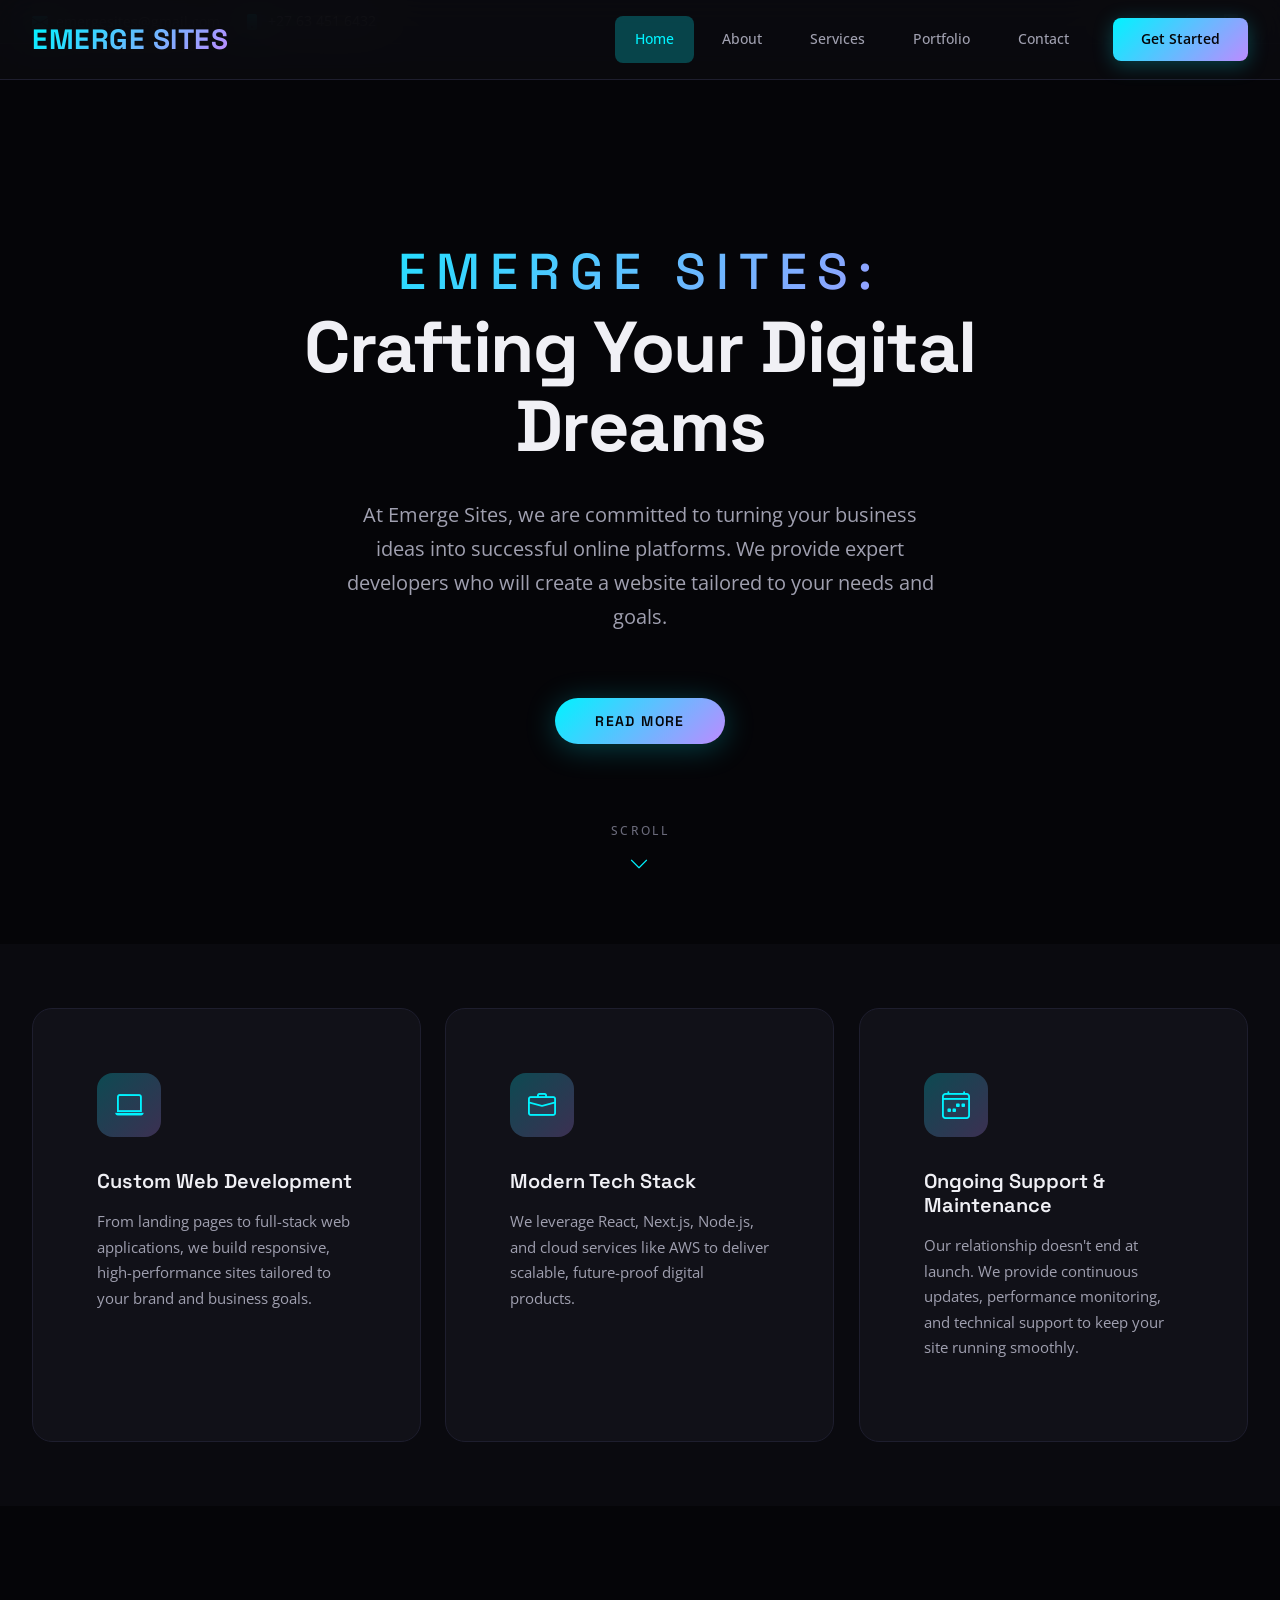
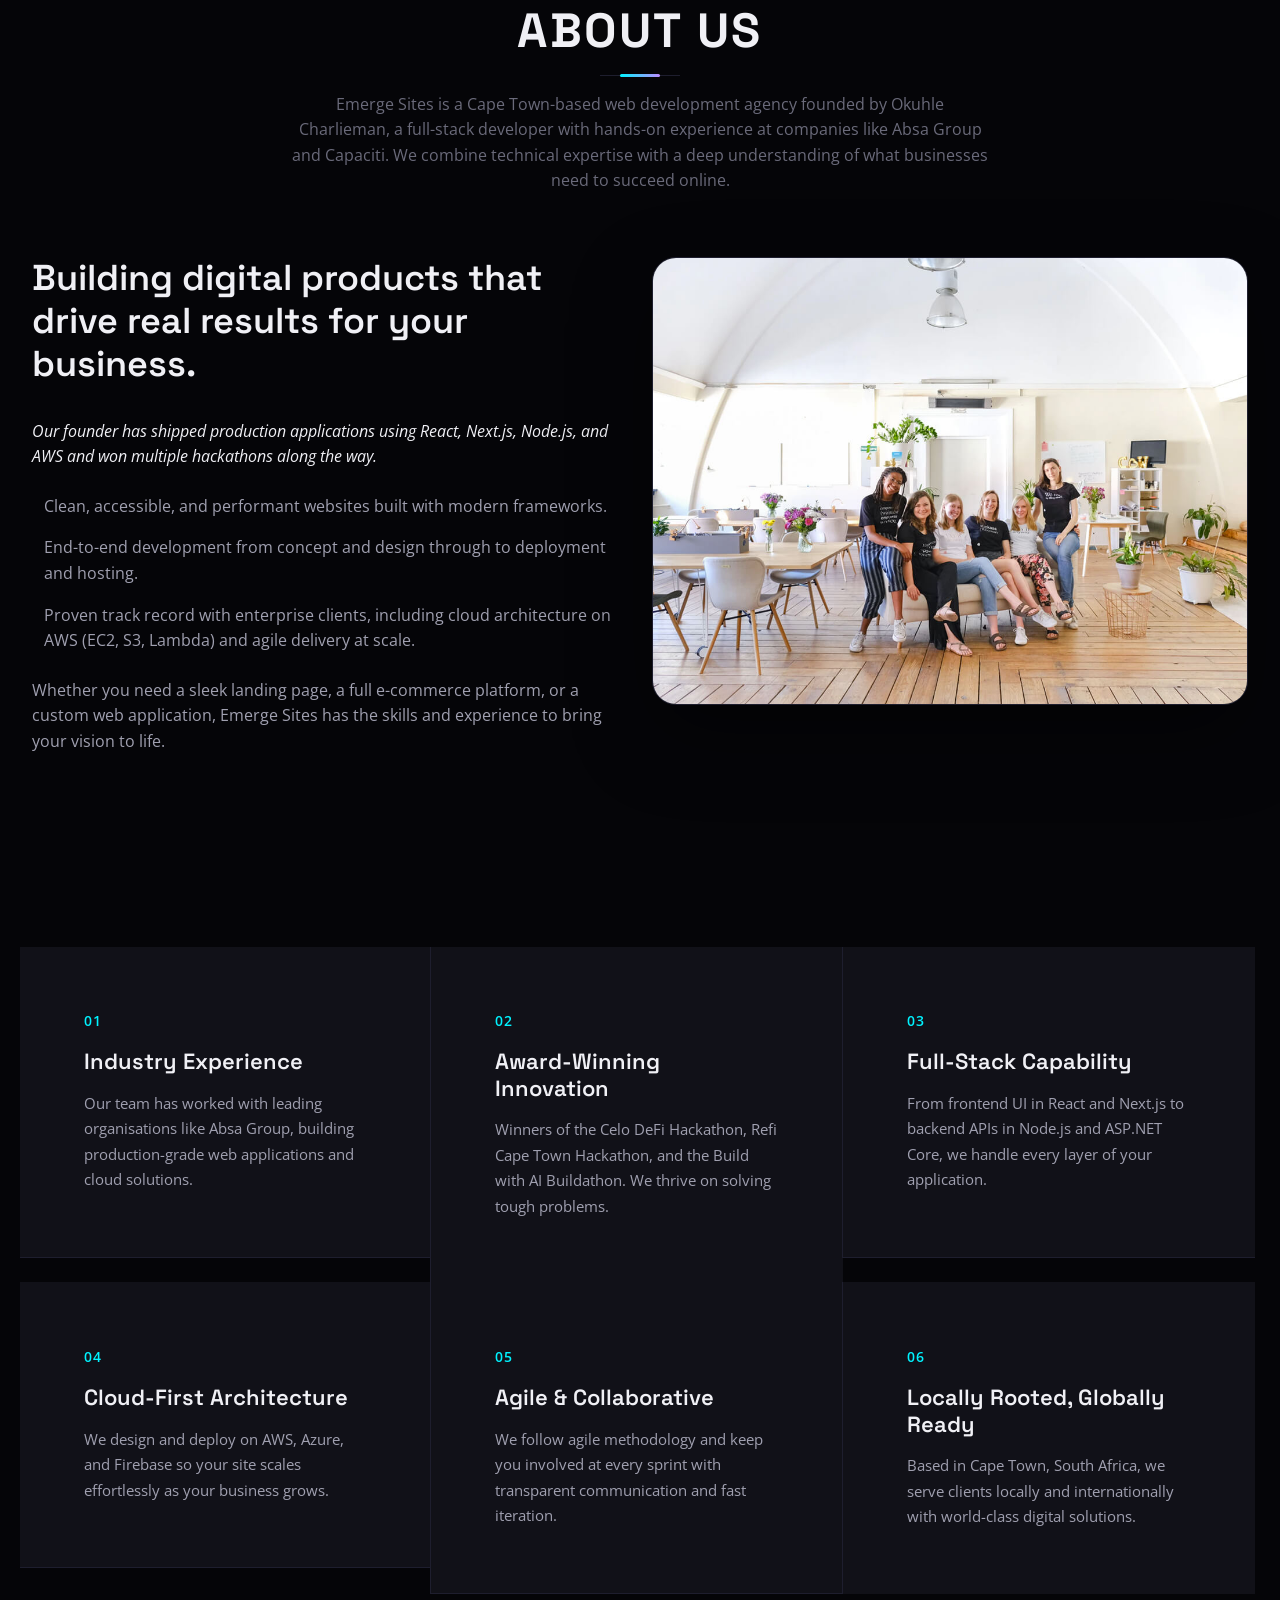
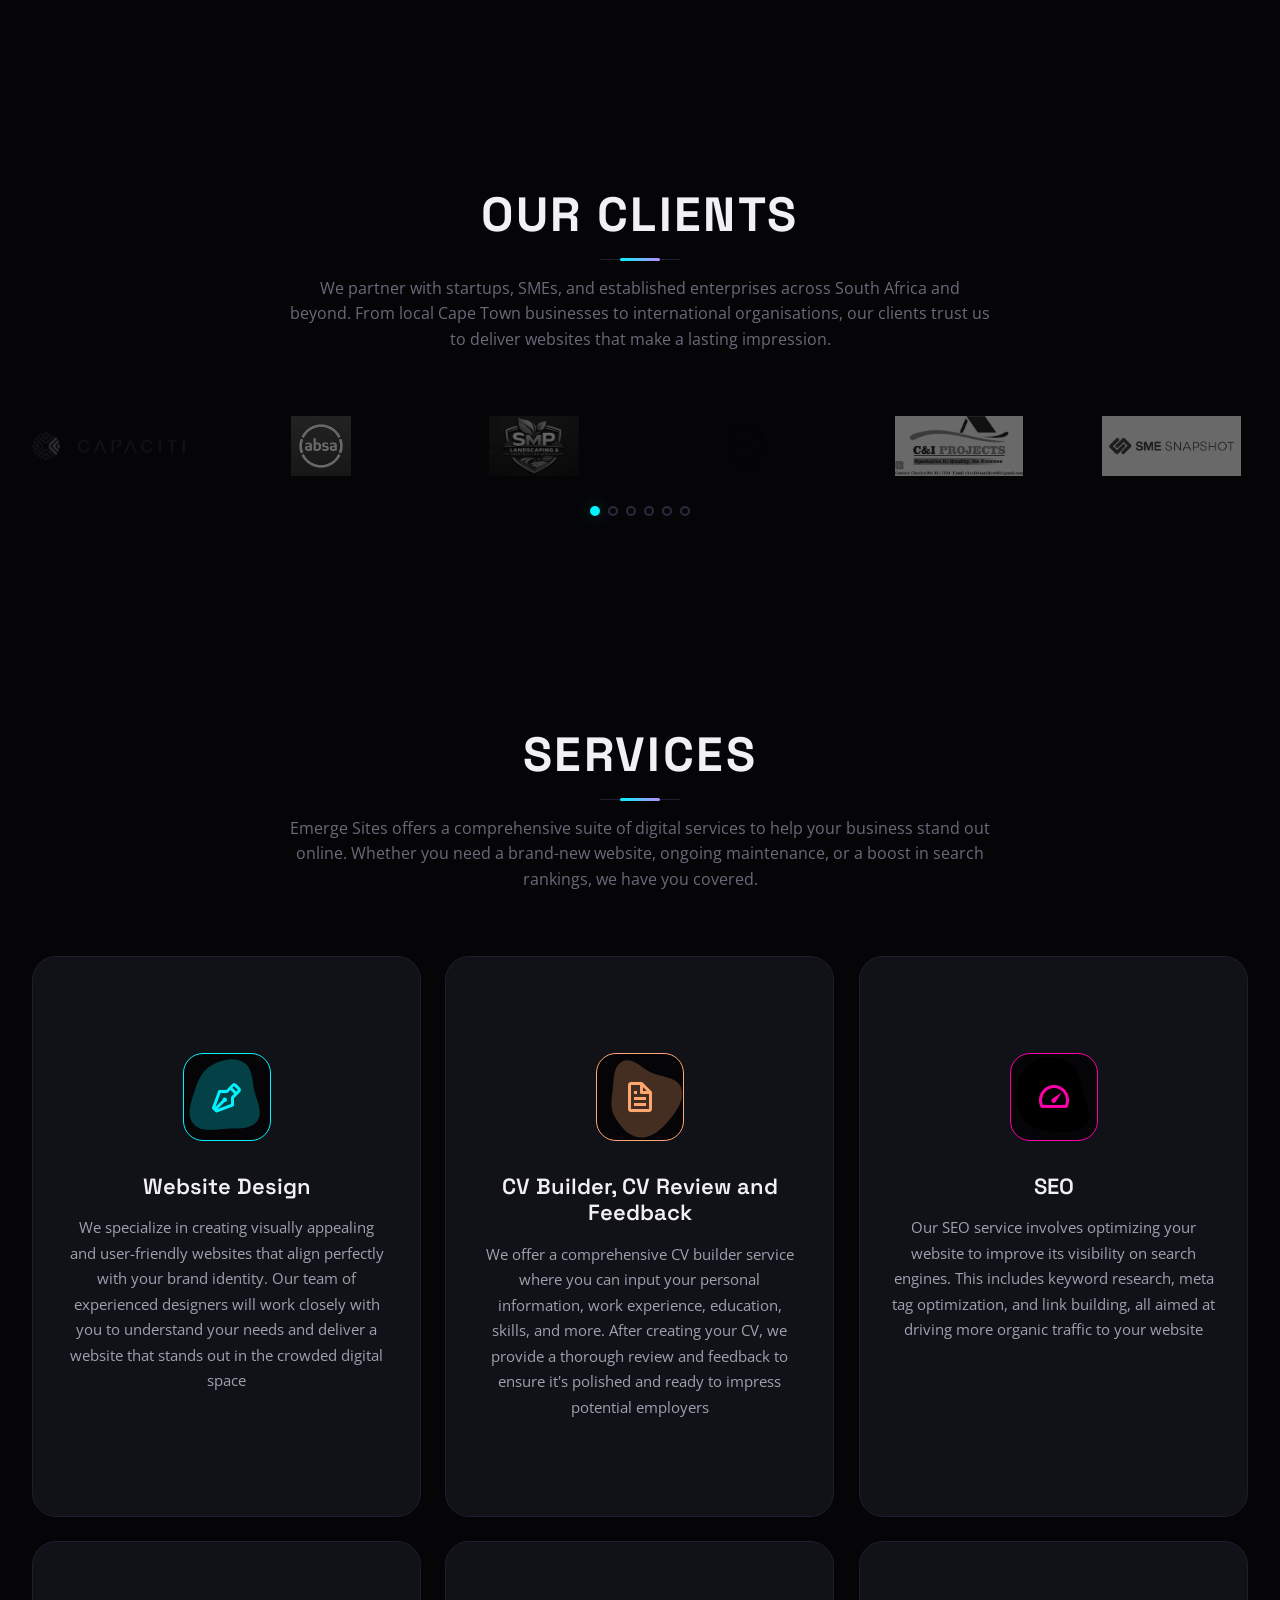
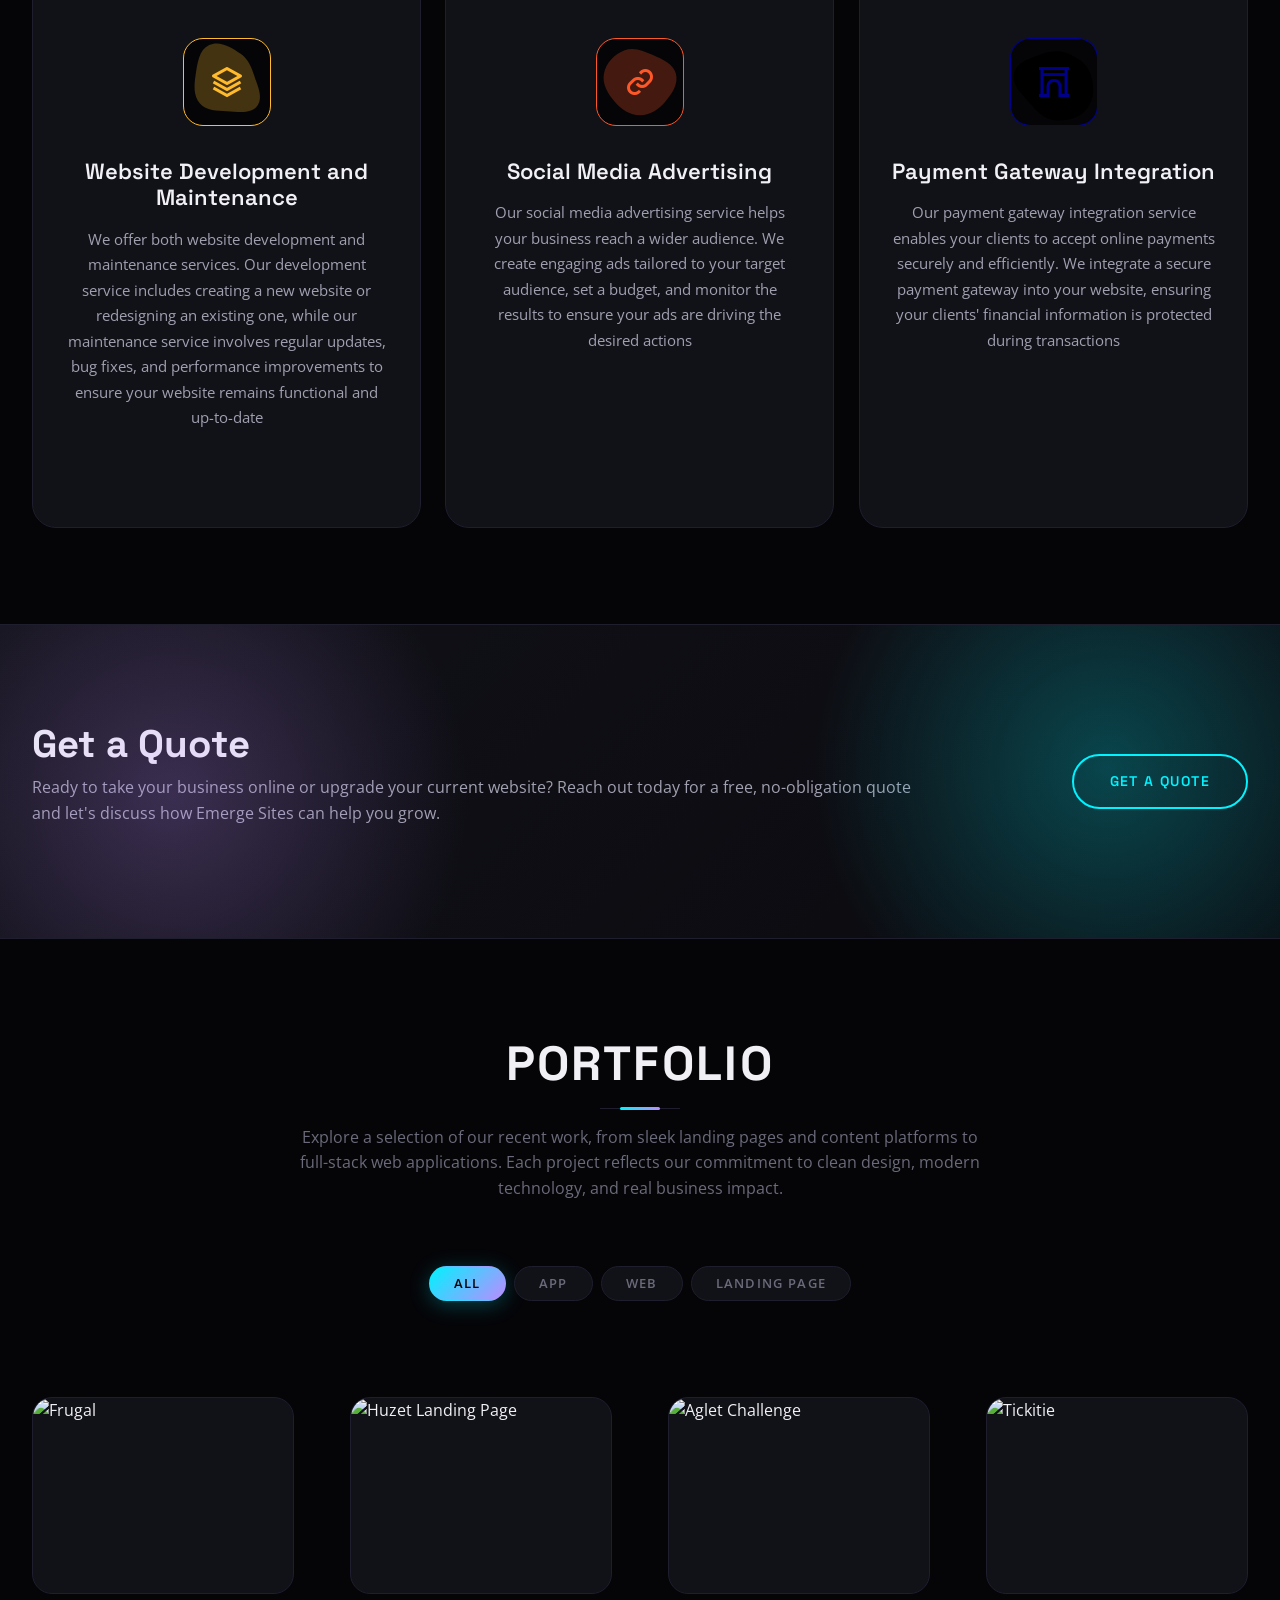
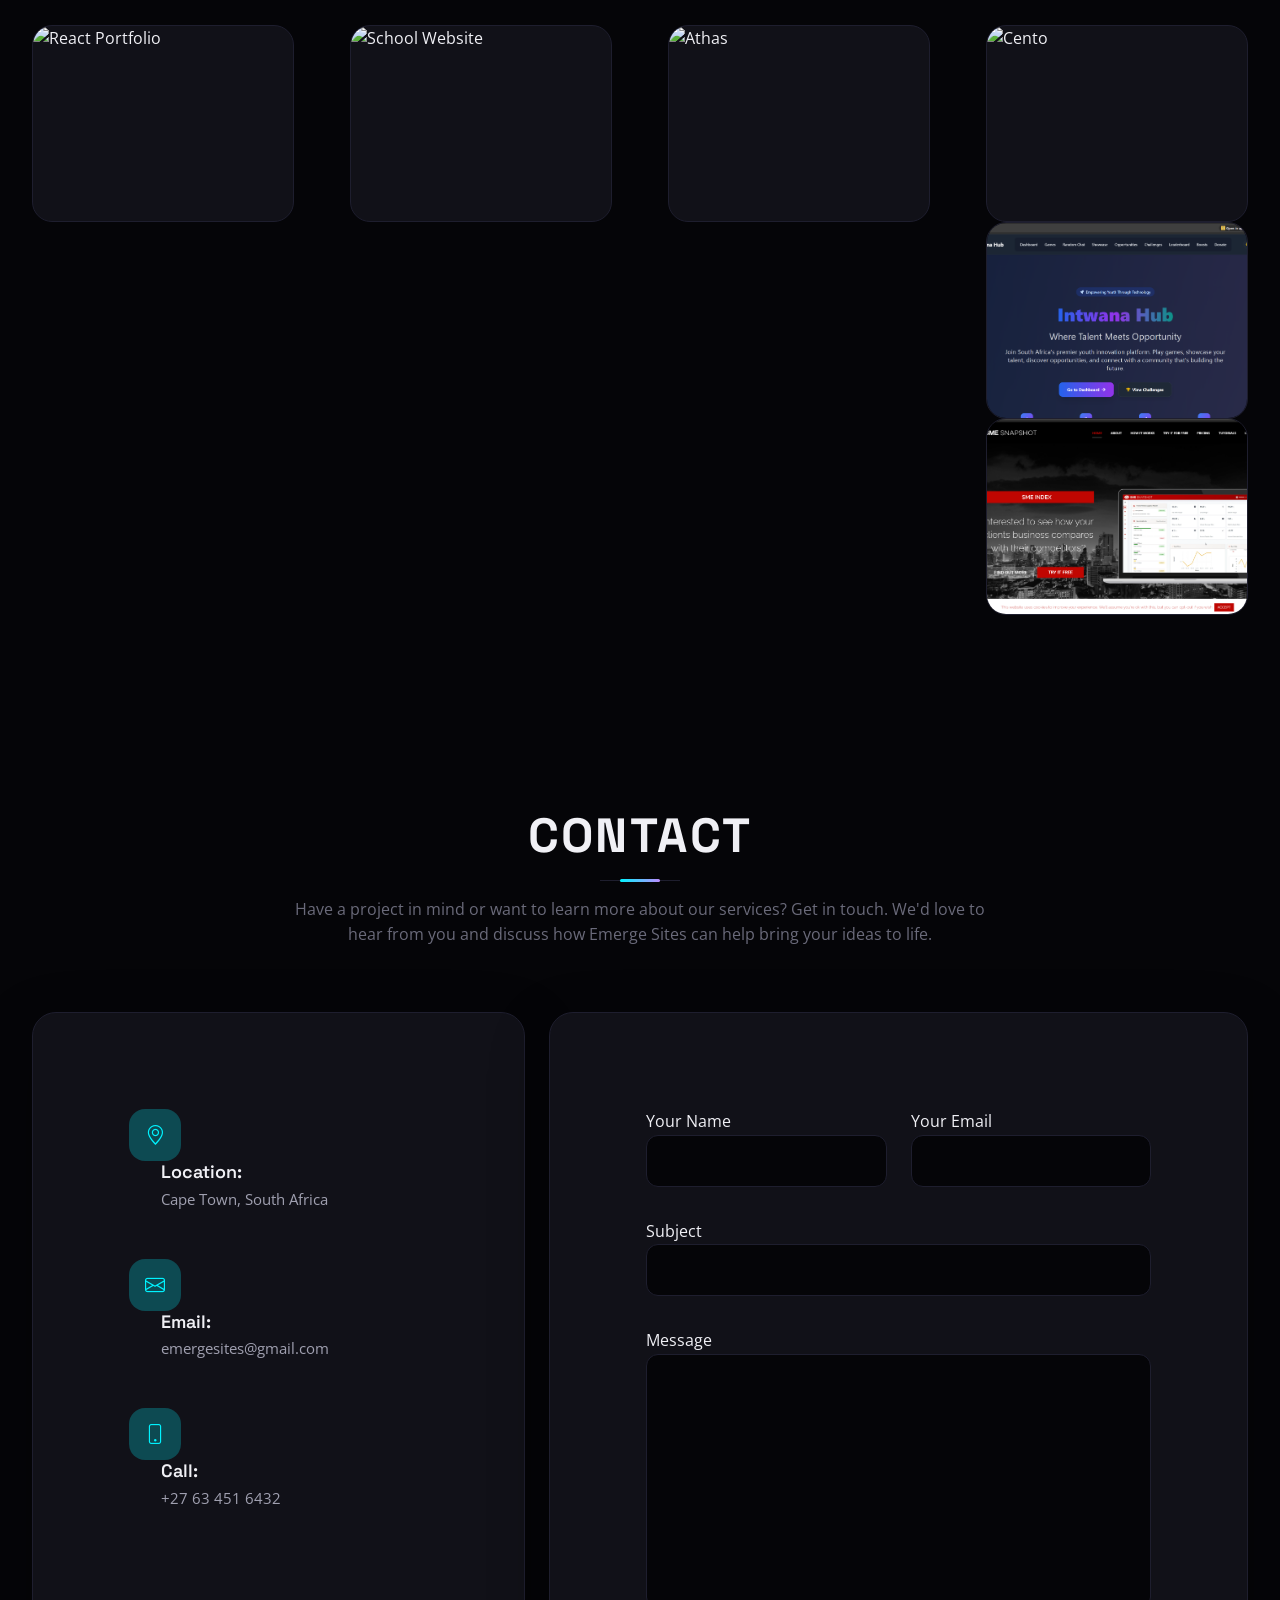
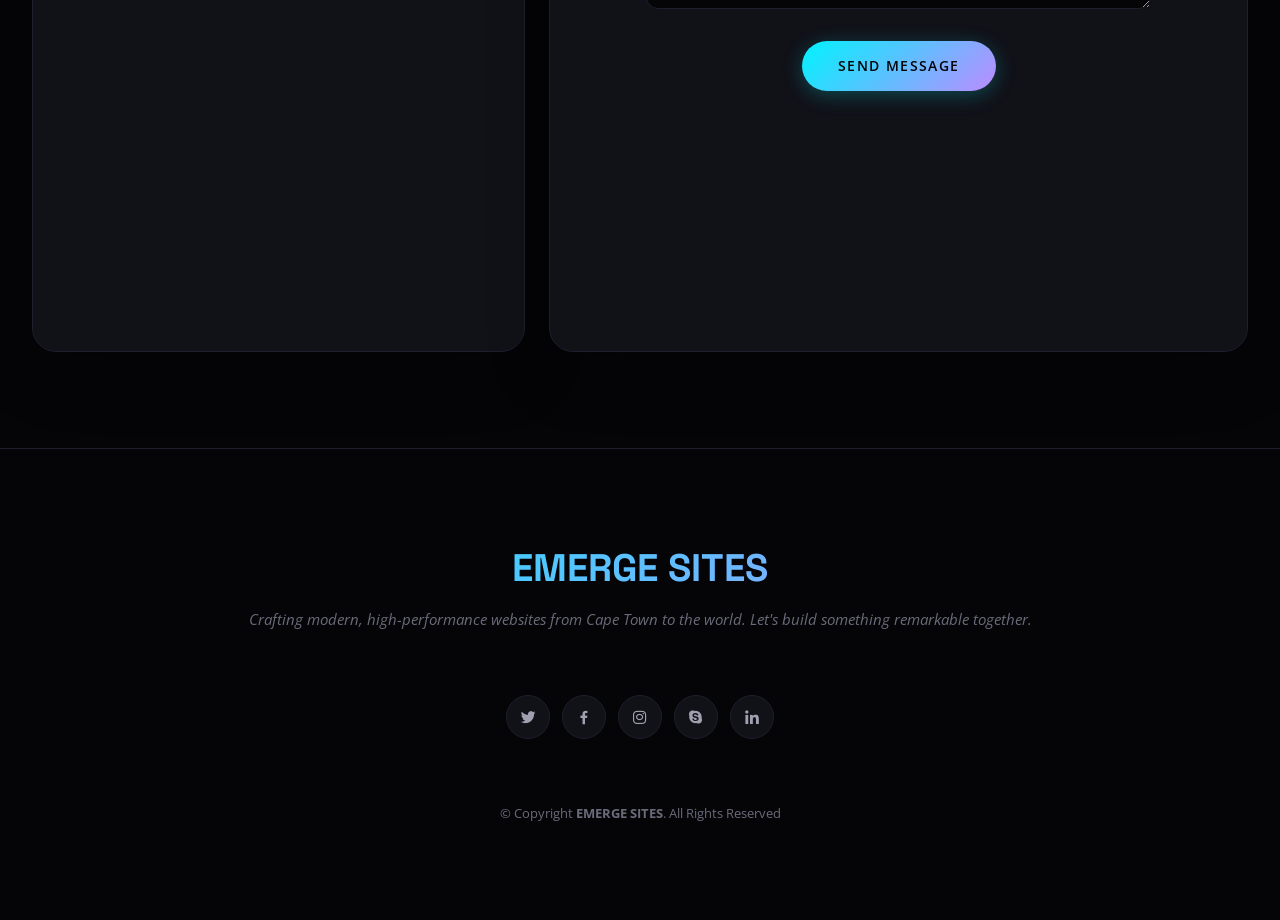
==== commit ca6a36c9: "fix: resolve #1 - 3D portfolio website" ====
--- a/index.html
+++ b/index.html
@@ -4,7 +4,7 @@
     <meta charset="utf-8" />
     <meta content="width=device-width, initial-scale=1.0" name="viewport" />
 
-    <title>Emerge sites</title>
+    <title>Emerge Sites</title>
     <meta content="Emerge Sites is a Cape Town-based web development agency specialising in custom websites, SEO, and digital solutions for businesses of all sizes." name="description" />
     <meta content="web development, website design, SEO, Cape Town, South Africa, Emerge Sites, React, Next.js, full stack" name="keywords" />
 
@@ -14,7 +14,7 @@
 
     <!-- Google Fonts -->
     <link
-      href="https://fonts.googleapis.com/css?family=Open+Sans:300,300i,400,400i,600,600i,700,700i|Raleway:300,300i,400,400i,500,500i,600,600i,700,700i|Poppins:300,300i,400,400i,500,500i,600,600i,700,700i"
+      href="https://fonts.googleapis.com/css?family=Open+Sans:300,300i,400,400i,600,600i,700,700i|Raleway:300,300i,400,400i,500,500i,600,600i,700,700i|Poppins:300,300i,400,400i,500,500i,600,600i,700,700i|Space+Grotesk:300,400,500,600,700"
       rel="stylesheet"
     />
 
@@ -70,7 +70,7 @@
     <!-- ======= Header ======= -->
     <header id="header" class="d-flex align-items-center">
       <div class="container d-flex align-items-center">
-        <h1 class="logo me-auto"><a href="index.html">Emerge sites</a></h1>
+        <h1 class="logo me-auto"><a href="index.html">Emerge Sites</a></h1>
         <!-- Uncomment below if you prefer to use an image logo -->
         <!-- <a href="index.html" class="logo me-auto"><img src="assets/img/logo.png" alt="" class="img-fluid"></a>-->
 
@@ -96,114 +96,31 @@
     <!-- End Header -->
 
     <!-- ======= Hero Section ======= -->
-    <section id="hero">
-      <div
-        id="heroCarousel"
-        data-bs-interval="5000"
-        class="carousel slide carousel-fade"
-        data-bs-ride="carousel"
-      >
-        <ol class="carousel-indicators" id="hero-carousel-indicators"></ol>
-
-        <div class="carousel-inner" role="listbox">
-          <!-- Slide 1 -->
-          <div
-            class="carousel-item active"
-            style="background-image: url(assets/img/slide/slide-1.jpg)"
-          >
-            <div class="carousel-container">
-              <div class="container">
-                <h2 class="animate__animated animate__fadeInDown">
-                  <span>Emerge Sites:</span> Crafting Your Digital Dreams
-                </h2>
-                <p class="animate__animated animate__fadeInUp">
-                  At Emerge Sites, we are committed to turning your business
-                  ideas into successful online platforms. We provide expert
-                  developers who will create a website tailored to your needs
-                  and goals.
-                </p>
-                <a
-                  href="#about"
-                  class="btn-get-started animate__animated animate__fadeInUp scrollto"
-                  >Read More</a
-                >
-              </div>
-            </div>
-          </div>
-
-          <!-- Slide 2 -->
-          <div
-            class="carousel-item"
-            style="background-image: url(assets/img/slide/slide-2.jpg)"
-          >
-            <div class="carousel-container">
-              <div class="container">
-                <h2 class="animate__animated animate__fadeInDown">
-                  Making Your Online Presence Possible
-                </h2>
-                <p class="animate__animated animate__fadeInUp">
-                  With Emerge Sites, we make your online presence possible. No
-                  matter who you are or what you do, we are here to support you
-                  in creating a website that stands out.
-                </p>
-                <a
-                  href="#about"
-                  class="btn-get-started animate__animated animate__fadeInUp scrollto"
-                  >Read More</a
-                >
-              </div>
-            </div>
-          </div>
-
-          <!-- Slide 3 -->
-          <div
-            class="carousel-item"
-            style="background-image: url(assets/img/slide/slide-3.jpg)"
-          >
-            <div class="carousel-container">
-              <div class="container">
-                <h2 class="animate__animated animate__fadeInDown">
-                  Bridging the Gap to Your Success Online
-                </h2>
-                <p class="animate__animated animate__fadeInUp">
-                  At Emerge Sites, we bridge the gap between your ideas and the
-                  digital world. Regardless of your background, we provide
-                  professional development teams to turn your vision into
-                  reality.
-                </p>
-                <a
-                  href="#about"
-                  class="btn-get-started animate__animated animate__fadeInUp scrollto"
-                  >Read More</a
-                >
-              </div>
-            </div>
-          </div>
-        </div>
-
-        <a
-          class="carousel-control-prev"
-          href="#heroCarousel"
-          role="button"
-          data-bs-slide="prev"
-        >
-          <span
-            class="carousel-control-prev-icon bi bi-chevron-left"
-            aria-hidden="true"
-          ></span>
-        </a>
-
-        <a
-          class="carousel-control-next"
-          href="#heroCarousel"
-          role="button"
-          data-bs-slide="next"
-        >
-          <span
-            class="carousel-control-next-icon bi bi-chevron-right"
-            aria-hidden="true"
-          ></span>
-        </a>
+    <section id="hero" class="hero-3d">
+      <div id="hero-canvas-container"></div>
+      <div class="hero-content">
+        <div class="container">
+          <div class="hero-text">
+            <h2 class="hero-title">
+              <span class="hero-title-accent">Emerge Sites:</span> Crafting Your Digital Dreams
+            </h2>
+            <p class="hero-description">
+              At Emerge Sites, we are committed to turning your business
+              ideas into successful online platforms. We provide expert
+              developers who will create a website tailored to your needs
+              and goals.
+            </p>
+            <a
+              href="#about"
+              class="btn-get-started scrollto"
+              >Read More</a
+            >
+          </div>
+        </div>
+      </div>
+      <div class="hero-scroll-indicator">
+        <span class="scroll-text">Scroll</span>
+        <i class="bi bi-chevron-down bounce"></i>
       </div>
     </section>
     <!-- End Hero -->
@@ -214,7 +131,7 @@
         <div class="container">
           <div class="row no-gutters">
             <div class="col-lg-4 col-md-6">
-              <div class="icon-box">
+              <div class="icon-box" data-parallax="0.1">
                 <div class="icon"><i class="bi bi-laptop"></i></div>
                 <h4 class="title"><a href="">Custom Web Development</a></h4>
                 <p class="description">
@@ -225,7 +142,7 @@
               </div>
             </div>
             <div class="col-lg-4 col-md-6">
-              <div class="icon-box">
+              <div class="icon-box" data-parallax="0.15">
                 <div class="icon"><i class="bi bi-briefcase"></i></div>
                 <h4 class="title"><a href="">Modern Tech Stack</a></h4>
                 <p class="description">
@@ -235,7 +152,7 @@
               </div>
             </div>
             <div class="col-lg-4 col-md-6">
-              <div class="icon-box">
+              <div class="icon-box" data-parallax="0.1">
                 <div class="icon"><i class="bi bi-calendar4-week"></i></div>
                 <h4 class="title"><a href="">Ongoing Support & Maintenance</a></h4>
                 <p class="description">
@@ -253,7 +170,7 @@
       <!-- ======= About Us Section ======= -->
       <section id="about" class="about">
         <div class="container">
-          <div class="section-title">
+          <div class="section-title" data-parallax="0.05">
             <h2>About Us</h2>
             <p>
               Emerge Sites is a Cape Town-based web development agency founded by
@@ -265,10 +182,10 @@
           </div>
 
           <div class="row">
-            <div class="col-lg-6 order-1 order-lg-2">
-              <img src="assets/img/about.jpg" class="img-fluid" alt="" />
-            </div>
-            <div class="col-lg-6 pt-4 pt-lg-0 order-2 order-lg-1 content">
+            <div class="col-lg-6 order-1 order-lg-2" data-parallax="0.1">
+              <img src="assets/img/about.jpg" class="img-fluid about-image" alt="About Emerge Sites" />
+            </div>
+            <div class="col-lg-6 pt-4 pt-lg-0 order-2 order-lg-1 content" data-parallax="0.05">
               <h3>
                 Building digital products that drive real results for your
                 business.
@@ -308,7 +225,7 @@
       <section id="why-us" class="why-us">
         <div class="container">
           <div class="row no-gutters">
-            <div class="col-lg-4 col-md-6 content-item">
+            <div class="col-lg-4 col-md-6 content-item" data-parallax="0.1">
               <span>01</span>
               <h4>Industry Experience</h4>
               <p>
@@ -317,7 +234,7 @@
               </p>
             </div>
 
-            <div class="col-lg-4 col-md-6 content-item">
+            <div class="col-lg-4 col-md-6 content-item" data-parallax="0.15">
               <span>02</span>
               <h4>Award-Winning Innovation</h4>
               <p>
@@ -327,7 +244,7 @@
               </p>
             </div>
 
-            <div class="col-lg-4 col-md-6 content-item">
+            <div class="col-lg-4 col-md-6 content-item" data-parallax="0.1">
               <span>03</span>
               <h4>Full-Stack Capability</h4>
               <p>
@@ -337,7 +254,7 @@
               </p>
             </div>
 
-            <div class="col-lg-4 col-md-6 content-item">
+            <div class="col-lg-4 col-md-6 content-item" data-parallax="0.1">
               <span>04</span>
               <h4>Cloud-First Architecture</h4>
               <p>
@@ -346,7 +263,7 @@
               </p>
             </div>
 
-            <div class="col-lg-4 col-md-6 content-item">
+            <div class="col-lg-4 col-md-6 content-item" data-parallax="0.15">
               <span>05</span>
               <h4>Agile & Collaborative</h4>
               <p>
@@ -355,7 +272,7 @@
               </p>
             </div>
 
-            <div class="col-lg-4 col-md-6 content-item">
+            <div class="col-lg-4 col-md-6 content-item" data-parallax="0.1">
               <span>06</span>
               <h4>Locally Rooted, Globally Ready</h4>
               <p>
@@ -371,7 +288,7 @@
       <!-- ======= Our Clients Section ======= -->
       <section id="clients" class="clients">
         <div class="container">
-          <div class="section-title">
+          <div class="section-title" data-parallax="0.05">
             <h2>Our Clients</h2>
             <p>
               We partner with startups, SMEs, and established enterprises
@@ -435,7 +352,7 @@
       <!-- ======= Services Section ======= -->
       <section id="services" class="services">
         <div class="container">
-          <div class="section-title">
+          <div class="section-title" data-parallax="0.05">
             <h2>Services</h2>
             <p>
               Emerge Sites offers a comprehensive suite of digital services to
@@ -450,6 +367,7 @@
               class="col-lg-4 col-md-6 d-flex align-items-stretch"
               data-aos="zoom-in"
               data-aos-delay="100"
+              data-parallax="0.1"
             >
               <div class="icon-box iconbox-blue">
                 <div class="icon">
@@ -468,7 +386,7 @@
                   </svg>
                   <i class="bx bx-pen"></i>
                 </div>
-                <h4><a href="">website design</a></h4>
+                <h4><a href="">Website Design</a></h4>
                 <p>
                   We specialize in creating visually appealing and user-friendly
                   websites that align perfectly with your brand identity. Our
@@ -483,6 +401,7 @@
               class="col-lg-4 col-md-6 d-flex align-items-stretch mt-4 mt-md-0"
               data-aos="zoom-in"
               data-aos-delay="200"
+              data-parallax="0.15"
             >
               <div class="icon-box iconbox-orange">
                 <div class="icon">
@@ -516,6 +435,7 @@
               class="col-lg-4 col-md-6 d-flex align-items-stretch mt-4 mt-lg-0"
               data-aos="zoom-in"
               data-aos-delay="300"
+              data-parallax="0.1"
             >
               <div class="icon-box iconbox-pink">
                 <div class="icon">
@@ -548,6 +468,7 @@
               class="col-lg-4 col-md-6 d-flex align-items-stretch mt-4"
               data-aos="zoom-in"
               data-aos-delay="100"
+              data-parallax="0.1"
             >
               <div class="icon-box iconbox-yellow">
                 <div class="icon">
@@ -566,7 +487,7 @@
                   </svg>
                   <i class="bx bx-layer"></i>
                 </div>
-                <h4><a href=""> Website development and maintenance</a></h4>
+                <h4><a href="">Website Development and Maintenance</a></h4>
                 <p>
                   We offer both website development and maintenance services.
                   Our development service includes creating a new website or
@@ -582,6 +503,7 @@
               class="col-lg-4 col-md-6 d-flex align-items-stretch mt-4"
               data-aos="zoom-in"
               data-aos-delay="200"
+              data-parallax="0.15"
             >
               <div class="icon-box iconbox-red">
                 <div class="icon">
@@ -614,6 +536,7 @@
               class="col-lg-4 col-md-6 d-flex align-items-stretch mt-4"
               data-aos="zoom-in"
               data-aos-delay="300"
+              data-parallax="0.1"
             >
               <div class="icon-box iconbox-teal">
                 <div class="icon">
@@ -632,7 +555,7 @@
                   </svg>
                   <i class="bx bx-arch"></i>
                 </div>
-                <h4><a href="">Payment gateway integration</a></h4>
+                <h4><a href="">Payment Gateway Integration</a></h4>
                 <p>
                   Our payment gateway integration service enables your clients
                   to accept online payments securely and efficiently. We
@@ -648,7 +571,7 @@
       <!-- End Services Section -->
 
       <!-- ======= Cta Section ======= -->
-      <section id="cta" class="cta">
+      <section id="cta" class="cta" data-parallax="0.05">
         <div class="container">
           <div class="row">
             <div class="col-lg-9 text-center text-lg-start">
@@ -670,7 +593,7 @@
       <!-- ======= Portfolio Section ======= -->
       <section id="portfolio" class="portfolio">
         <div class="container">
-          <div class="section-title">
+          <div class="section-title" data-parallax="0.05">
             <h2>Portfolio</h2>
             <p>
               Explore a selection of our recent work, from sleek landing pages
@@ -691,9 +614,9 @@
             </div>
           </div>
 
-          <div class="row portfolio-container">
+          <div class="row portfolio-grid" id="portfolio-container">
             <!-- Frugal -->
-            <div class="col-lg-4 col-md-6 portfolio-item filter-web">
+            <div class="portfolio-item filter-web" data-parallax="0.1">
               <div class="portfolio-wrap">
                 <img
                   src="https://i.ibb.co/vJLTwkX/frugal.png"
@@ -720,7 +643,7 @@
             </div>
 
             <!-- Huzet Landing Page -->
-            <div class="col-lg-4 col-md-6 portfolio-item filter-landing">
+            <div class="portfolio-item filter-landing" data-parallax="0.15">
               <div class="portfolio-wrap">
                 <img
                   src="https://i.ibb.co/RY5T6FL/huzet-landing-page.png"
@@ -747,7 +670,7 @@
             </div>
 
             <!-- Aglet Challenge -->
-            <div class="col-lg-4 col-md-6 portfolio-item filter-app">
+            <div class="portfolio-item filter-app" data-parallax="0.1">
               <div class="portfolio-wrap">
                 <img
                   src="https://i.ibb.co/4st14pX/Screenshot-1.png"
@@ -774,7 +697,7 @@
             </div>
 
             <!-- Tickitie -->
-            <div class="col-lg-4 col-md-6 portfolio-item filter-app">
+            <div class="portfolio-item filter-app" data-parallax="0.15">
               <div class="portfolio-wrap">
                 <img
                   src="https://i.ibb.co/vxpfv0qH/Screenshot-2026-03-04-113028.png"
@@ -801,7 +724,7 @@
             </div>
 
             <!-- React Portfolio -->
-            <div class="col-lg-4 col-md-6 portfolio-item filter-web">
+            <div class="portfolio-item filter-web" data-parallax="0.1">
               <div class="portfolio-wrap">
                 <img
                   src="https://i.ibb.co/nndRpwS/Screenshot-2023-08-16-103223.png"
@@ -828,7 +751,7 @@
             </div>
 
             <!-- School Website -->
-            <div class="col-lg-4 col-md-6 portfolio-item filter-landing">
+            <div class="portfolio-item filter-landing" data-parallax="0.15">
               <div class="portfolio-wrap">
                 <img
                   src="https://i.ibb.co/xSDgSm3/Screenshot-2023-08-16-103731.png"
@@ -855,7 +778,7 @@
             </div>
 
             <!-- Athas -->
-            <div class="col-lg-4 col-md-6 portfolio-item filter-web">
+            <div class="portfolio-item filter-web" data-parallax="0.1">
               <div class="portfolio-wrap">
                 <img
                   src="https://i.ibb.co/0yQNzyv/IMG-20231129-185312.jpg"
@@ -882,7 +805,7 @@
             </div>
 
             <!-- Cento -->
-            <div class="col-lg-4 col-md-6 portfolio-item filter-web">
+            <div class="portfolio-item filter-web" data-parallax="0.15">
               <div class="portfolio-wrap">
                 <img
                   src="https://i.ibb.co/WzPNcjG/cento.png"
@@ -904,12 +827,11 @@
                       ><i class="bx bx-link"></i
                     ></a>
                   </div>
-                </div>
               </div>
             </div>
 
             <!-- Intwana Hub (Iyk-hub) -->
-            <div class="col-lg-4 col-md-6 portfolio-item filter-app">
+            <div class="portfolio-item filter-app" data-parallax="0.1">
               <div class="portfolio-wrap">
                 <img
                   src="assets/img/portfolio/iykhub.png"
@@ -936,7 +858,7 @@
             </div>
 
             <!-- SME Snapshot -->
-            <div class="col-lg-4 col-md-6 portfolio-item filter-app">
+            <div class="portfolio-item filter-app" data-parallax="0.15">
               <div class="portfolio-wrap">
                 <img
                   src="assets/img/portfolio/sme-snapshot.png"
@@ -1040,9 +962,9 @@
       End Team Section -->
 
       <!-- ======= Contact Section ======= -->
-      <section id="contact" class="contact">
+      <section id="contact" class="contact" data-parallax="0.05">
         <div class="container">
-          <div class="section-title">
+          <div class="section-title" data-parallax="0.05">
             <h2>Contact</h2>
             <p>
               Have a project in mind or want to learn more about our services?
@@ -1052,7 +974,7 @@
           </div>
 
           <div class="row">
-            <div class="col-lg-5 d-flex align-items-stretch">
+            <div class="col-lg-5 d-flex align-items-stretch" data-parallax="0.1">
               <div class="info">
                 <div class="address">
                   <i class="bi bi-geo-alt"></i>
@@ -1081,13 +1003,16 @@
               </div>
             </div>
 
-            <div class="col-lg-7 mt-5 mt-lg-0 d-flex align-items-stretch">
+            <div class="col-lg-7 mt-5 mt-lg-0 d-flex align-items-stretch" data-parallax="0.1">
               <form
                 action="https://formsubmit.co/el/fedupa"
-                method="post"
+                method="POST"
                 role="form"
                 class="php-email-form"
               >
+                <input type="hidden" name="_subject" value="New message from Emerge Sites" />
+                <input type="hidden" name="_captcha" value="false" />
+                <input type="hidden" name="_template" value="table" />
                 <div class="row">
                   <div class="form-group col-md-6">
                     <label for="name">Your Name</label>
@@ -1100,7 +1025,7 @@
                     />
                   </div>
                   <div class="form-group col-md-6 mt-3 mt-md-0">
-                    <label for="name">Your Email</label>
+                    <label for="email">Your Email</label>
                     <input
                       type="email"
                       class="form-control"
@@ -1111,7 +1036,7 @@
                   </div>
                 </div>
                 <div class="form-group mt-3">
-                  <label for="name">Subject</label>
+                  <label for="subject">Subject</label>
                   <input
                     type="text"
                     class="form-control"
@@ -1121,10 +1046,11 @@
                   />
                 </div>
                 <div class="form-group mt-3">
-                  <label for="name">Message</label>
+                  <label for="message">Message</label>
                   <textarea
                     class="form-control"
                     name="message"
+                    id="message"
                     rows="10"
                     required
                   ></textarea>
@@ -1185,7 +1111,13 @@
     <script src="assets/vendor/swiper/swiper-bundle.min.js"></script>
     <!-- <script src="assets/vendor/php-email-form/validate.js"></script> -->
 
+    <!-- Three.js for 3D Hero -->
+    <script src="https://cdn.jsdelivr.net/npm/three@0.160.0/build/three.min.js"></script>
+    <!-- GSAP for Parallax Animations -->
+    <script src="https://cdn.jsdelivr.net/npm/gsap@3.12.5/dist/gsap.min.js"></script>
+    <script src="https://cdn.jsdelivr.net/npm/gsap@3.12.5/dist/ScrollTrigger.min.js"></script>
+
     <!-- Template Main JS File -->
     <script src="assets/js/main.js"></script>
   </body>
-</html>
+</html>
--- a/assets/css/style.css
+++ b/assets/css/style.css
@@ -0,0 +1,2073 @@
+/**
+* Template Name: Emerge Sites - Dark Futuristic Portfolio
+* Updated: 2024
+* Author: Emerge Sites
+* License: Custom
+*/
+
+/*--------------------------------------------------------------
+# CSS Custom Properties (Design Tokens)
+--------------------------------------------------------------*/
+:root {
+  /* Dark Theme Colors */
+  --color-bg-deep: #050508;
+  --color-bg-dark: #0a0a0f;
+  --color-bg-card: #111118;
+  --color-bg-card-hover: #1a1a24;
+  --color-border: #1e1e2e;
+  --color-border-light: #2a2a3e;
+  
+  /* Neon Accents */
+  --color-neon-cyan: #00f3ff;
+  --color-neon-cyan-dim: #00f3ff40;
+  --color-neon-purple: #bc8bff;
+  --color-neon-purple-dim: #bc8bff40;
+  --color-neon-pink: #ff00aa;
+  --color-neon-green: #0000ff88;
+  
+  /* Text Colors */
+  --color-text-primary: #f0f0f5;
+  --color-text-secondary: #a0a0b0;
+  --color-text-muted: #6a6a7a;
+  --color-text-dark: #050508;
+  
+  /* Brand Colors (legacy support) */
+  --color-brand-primary: #367db8;
+  --color-brand-secondary: #8bc3f1;
+  
+  /* Spacing */
+  --space-xs: 0.5rem;
+  --space-sm: 1rem;
+  --space-md: 2rem;
+  --space-lg: 4rem;
+  --space-xl: 6rem;
+  --space-xxl: 8rem;
+  
+  /* Typography */
+  --font-primary: 'Space Grotesk', 'Raleway', sans-serif;
+  --font-secondary: 'Open Sans', sans-serif;
+  --font-mono: 'JetBrains Mono', monospace;
+  
+  /* Breakpoints */
+  --bp-mobile: 576px;
+  --bp-tablet: 768px;
+  --bp-desktop: 992px;
+  --bp-large: 1200px;
+  --bp-xlarge: 1400px;
+  
+  /* Transitions */
+  --transition-fast: 150ms ease;
+  --transition-base: 300ms ease;
+  --transition-slow: 500ms ease;
+  
+  /* Z-index */
+  --z-back: -1;
+  --z-base: 1;
+  --z-dropdown: 100;
+  --z-sticky: 200;
+  --z-fixed: 300;
+  --z-modal: 400;
+  --z-toast: 500;
+  
+  /* Hero */
+  --hero-height: 100vh;
+  --hero-min-height: 700px;
+}
+
+/* Reduced motion */
+@media (prefers-reduced-motion: reduce) {
+  *,
+  *::before,
+  *::after {
+    animation-duration: 0.01ms !important;
+    animation-iteration-count: 1 !important;
+    transition-duration: 0.01ms !important;
+    scroll-behavior: auto !important;
+  }
+}
+
+/*--------------------------------------------------------------
+# General
+--------------------------------------------------------------*/
+* {
+  box-sizing: border-box;
+}
+
+html {
+  scroll-behavior: smooth;
+}
+
+body {
+  font-family: var(--font-secondary);
+  color: var(--color-text-primary);
+  background-color: var(--color-bg-deep);
+  line-height: 1.6;
+  overflow-x: hidden;
+}
+
+a {
+  text-decoration: none;
+  color: var(--color-neon-cyan);
+  transition: color var(--transition-fast);
+}
+
+a:hover {
+  color: var(--color-neon-purple);
+  text-decoration: none;
+}
+
+h1, h2, h3, h4, h5, h6 {
+  font-family: var(--font-primary);
+  font-weight: 600;
+  line-height: 1.2;
+  color: var(--color-text-primary);
+}
+
+img {
+  max-width: 100%;
+  height: auto;
+  display: block;
+}
+
+::selection {
+  background: var(--color-neon-cyan-dim);
+  color: var(--color-text-primary);
+}
+
+::-webkit-scrollbar {
+  width: 8px;
+}
+
+::-webkit-scrollbar-track {
+  background: var(--color-bg-deep);
+}
+
+::-webkit-scrollbar-thumb {
+  background: var(--color-border-light);
+  border-radius: 4px;
+}
+
+::-webkit-scrollbar-thumb:hover {
+  background: var(--color-neon-cyan);
+}
+
+/***************************************************************
+# Utility Classes
+***************************************************************/
+.section-bg {
+  background-color: var(--color-bg-dark);
+}
+
+.container {
+  max-width: 1320px;
+  padding-left: var(--space-md);
+  padding-right: var(--space-md);
+}
+
+@media (min-width: 1400px) {
+  .container {
+    max-width: 1320px;
+  }
+}
+
+/***************************************************************
+# Back to top button
+***************************************************************/
+.back-to-top {
+  position: fixed;
+  visibility: hidden;
+  opacity: 0;
+  right: var(--space-md);
+  bottom: var(--space-md);
+  z-index: var(--z-fixed);
+  background: linear-gradient(135deg, var(--color-neon-cyan), var(--color-neon-purple));
+  width: 48px;
+  height: 48px;
+  border-radius: 50%;
+  transition: all var(--transition-base);
+  display: flex;
+  align-items: center;
+  justify-content: center;
+  box-shadow: 0 4px 20px var(--color-neon-cyan-dim);
+}
+
+.back-to-top i {
+  font-size: 20px;
+  color: var(--color-bg-deep);
+  line-height: 0;
+}
+
+.back-to-top:hover {
+  transform: translateY(-4px);
+  box-shadow: 0 8px 30px var(--color-neon-cyan-dim);
+}
+
+.back-to-top.active {
+  visibility: visible;
+  opacity: 1;
+}
+
+/***************************************************************
+# Top Bar
+***************************************************************/
+#topbar {
+  background: var(--color-bg-dark);
+  border-bottom: 1px solid var(--color-border);
+  font-size: 14px;
+  height: 44px;
+  padding: 0;
+}
+
+#topbar .contact-info a {
+  line-height: 1;
+  color: var(--color-text-secondary);
+  transition: color var(--transition-fast);
+}
+
+#topbar .contact-info a:hover {
+  color: var(--color-neon-cyan);
+}
+
+#topbar .contact-info i {
+  color: var(--color-neon-cyan);
+  line-height: 1;
+  margin-right: 8px;
+  font-size: 16px;
+}
+
+#topbar .contact-info .phone-icon {
+  margin-left: 24px;
+}
+
+#topbar .social-links a {
+  color: var(--color-text-muted);
+  padding: 6px 10px;
+  display: inline-flex;
+  align-items: center;
+  justify-content: center;
+  line-height: 1;
+  transition: all var(--transition-fast);
+  border-radius: 50%;
+  background: transparent;
+}
+
+#topbar .social-links a:hover {
+  color: var(--color-neon-cyan);
+  background: var(--color-neon-cyan-dim);
+  transform: translateY(-2px);
+}
+
+/***************************************************************
+# Header
+***************************************************************/
+#header {
+  background: rgba(10, 10, 15, 0.9);
+  backdrop-filter: blur(20px);
+  -webkit-backdrop-filter: blur(20px);
+  border-bottom: 1px solid var(--color-border);
+  transition: all var(--transition-base);
+  z-index: var(--z-sticky);
+  height: 80px;
+  position: fixed;
+  top: 0;
+  left: 0;
+  right: 0;
+}
+
+#header.header-scrolled {
+  box-shadow: 0 4px 30px rgba(0, 0, 0, 0.4);
+  background: rgba(10, 10, 15, 0.95);
+}
+
+#header .logo {
+  font-size: 28px;
+  margin: 0;
+  padding: 0;
+  line-height: 1;
+  font-weight: 700;
+  letter-spacing: 0.5px;
+  text-transform: uppercase;
+  background: linear-gradient(135deg, var(--color-neon-cyan), var(--color-neon-purple));
+  -webkit-background-clip: text;
+  -webkit-text-fill-color: transparent;
+  background-clip: text;
+}
+
+#header .logo a {
+  color: inherit;
+}
+
+#header .logo img {
+  max-height: 44px;
+}
+
+.scrolled-offset {
+  margin-top: 80px;
+}
+
+/***************************************************************
+# Navigation Menu
+***************************************************************/
+.navbar {
+  padding: 0;
+}
+
+.navbar ul {
+  margin: 0;
+  padding: 0;
+  display: flex;
+  list-style: none;
+  align-items: center;
+  gap: 8px;
+}
+
+.navbar li {
+  position: relative;
+}
+
+.navbar a,
+.navbar a:focus {
+  display: flex;
+  align-items: center;
+  justify-content: space-between;
+  padding: 12px 20px;
+  font-size: 14px;
+  font-weight: 500;
+  color: var(--color-text-secondary);
+  white-space: nowrap;
+  transition: all var(--transition-fast);
+  border-radius: 8px;
+}
+
+.navbar a i,
+.navbar a:focus i {
+  font-size: 10px;
+  line-height: 0;
+  margin-left: 6px;
+}
+
+.navbar a:hover,
+.navbar .active,
+.navbar .active:focus,
+.navbar li:hover > a {
+  color: var(--color-neon-cyan);
+  background: var(--color-neon-cyan-dim);
+}
+
+.navbar .getstarted,
+.navbar .getstarted:focus {
+  color: var(--color-bg-deep);
+  padding: 10px 28px;
+  margin-left: 16px;
+  border-radius: 8px;
+  border: none;
+  background: linear-gradient(135deg, var(--color-neon-cyan), var(--color-neon-purple));
+  transition: all var(--transition-fast);
+  font-size: 14px;
+  font-weight: 600;
+  box-shadow: 0 4px 20px var(--color-neon-cyan-dim);
+}
+
+.navbar .getstarted:hover,
+.navbar .getstarted:focus:hover {
+  transform: translateY(-2px);
+  box-shadow: 0 8px 30px var(--color-neon-cyan-dim);
+  color: var(--color-bg-deep);
+}
+
+.navbar .dropdown ul {
+  display: block;
+  position: absolute;
+  left: 0;
+  top: calc(100% + 16px);
+  margin: 0;
+  padding: 16px 0;
+  z-index: var(--z-dropdown);
+  opacity: 0;
+  visibility: hidden;
+  background: var(--color-bg-card);
+  border: 1px solid var(--color-border);
+  border-radius: 16px;
+  box-shadow: 0 20px 60px rgba(0, 0, 0, 0.4);
+  transition: all var(--transition-base);
+  min-width: 220px;
+}
+
+.navbar .dropdown ul li {
+  min-width: 200px;
+}
+
+.navbar .dropdown ul a {
+  padding: 12px 24px;
+  text-transform: none;
+  border-radius: 0;
+  color: var(--color-text-secondary);
+}
+
+.navbar .dropdown ul a i {
+  font-size: 12px;
+}
+
+.navbar .dropdown ul a:hover,
+.navbar .dropdown ul .active:hover,
+.navbar .dropdown ul li:hover > a {
+  color: var(--color-neon-cyan);
+  background: var(--color-neon-cyan-dim);
+}
+
+.navbar .dropdown:hover > ul {
+  opacity: 1;
+  top: 100%;
+  visibility: visible;
+}
+
+.navbar .dropdown .dropdown ul {
+  top: 0;
+  left: calc(100% - 16px);
+  visibility: hidden;
+  border-radius: 0 16px 16px 16px;
+}
+
+.navbar .dropdown .dropdown:hover > ul {
+  opacity: 1;
+  top: 0;
+  left: 100%;
+  visibility: visible;
+}
+
+@media (max-width: 1366px) {
+  .navbar .dropdown .dropdown ul {
+    left: -90%;
+  }
+
+  .navbar .dropdown .dropdown:hover > ul {
+    left: -100%;
+  }
+}
+
+/***************************************************************
+# Mobile Navigation
+***************************************************************/
+.mobile-nav-toggle {
+  color: var(--color-text-primary);
+  font-size: 28px;
+  cursor: pointer;
+  display: none;
+  line-height: 0;
+  transition: all var(--transition-fast);
+  z-index: var(--z-fixed);
+}
+
+.mobile-nav-toggle:hover {
+  color: var(--color-neon-cyan);
+}
+
+.mobile-nav-toggle.bi-x {
+  color: var(--color-neon-cyan);
+}
+
+@media (max-width: 991px) {
+  .mobile-nav-toggle {
+    display: block;
+  }
+
+  .navbar ul {
+    display: none;
+  }
+}
+
+.navbar-mobile {
+  position: fixed;
+  overflow: hidden;
+  top: 0;
+  right: 0;
+  left: 0;
+  bottom: 0;
+  background: var(--color-bg-deep);
+  transition: all var(--transition-base);
+  z-index: var(--z-fixed);
+  padding: 100px var(--space-md) var(--space-md);
+}
+
+.navbar-mobile .mobile-nav-toggle {
+  position: absolute;
+  top: 20px;
+  right: 20px;
+}
+
+.navbar-mobile ul {
+  display: flex;
+  flex-direction: column;
+  position: relative;
+  top: 0;
+  right: 0;
+  bottom: 0;
+  left: 0;
+  padding: 0;
+  background-color: transparent;
+  overflow-y: auto;
+  transition: all var(--transition-base);
+  gap: 8px;
+}
+
+.navbar-mobile a,
+.navbar-mobile a:focus {
+  padding: 16px 20px;
+  font-size: 16px;
+  color: var(--color-text-primary);
+  border-radius: 12px;
+  background: var(--color-bg-card);
+  border: 1px solid var(--color-border);
+}
+
+.navbar-mobile a:hover,
+.navbar-mobile .active,
+.navbar-mobile li:hover > a {
+  color: var(--color-neon-cyan);
+  background: var(--color-neon-cyan-dim);
+  border-color: var(--color-neon-cyan);
+}
+
+.navbar-mobile .getstarted,
+.navbar-mobile .getstarted:focus {
+  margin: 8px 0;
+  color: var(--color-bg-deep);
+  background: linear-gradient(135deg, var(--color-neon-cyan), var(--color-neon-purple));
+  border: none;
+}
+
+.navbar-mobile .dropdown ul {
+  position: static;
+  display: none;
+  margin: 8px 0 0;
+  padding: 8px 0;
+  z-index: var(--z-dropdown);
+  opacity: 1;
+  visibility: visible;
+  background: transparent;
+  box-shadow: none;
+  border: none;
+  border-radius: 0;
+}
+
+.navbar-mobile .dropdown ul li {
+  min-width: auto;
+}
+
+.navbar-mobile .dropdown ul a {
+  padding: 12px 24px 12px 40px;
+  background: transparent;
+  border: none;
+  color: var(--color-text-muted);
+}
+
+.navbar-mobile .dropdown ul a i {
+  font-size: 12px;
+}
+
+.navbar-mobile .dropdown ul a:hover,
+.navbar-mobile .dropdown ul .active:hover,
+.navbar-mobile .dropdown ul li:hover > a {
+  color: var(--color-neon-purple);
+  background: var(--color-neon-purple-dim);
+}
+
+.navbar-mobile .dropdown > .dropdown-active {
+  display: block;
+}
+
+/***************************************************************
+# Hero Section - 3D
+***************************************************************/
+#hero {
+  width: 100%;
+  height: var(--hero-height);
+  min-height: var(--hero-min-height);
+  background-color: var(--color-bg-deep);
+  overflow: hidden;
+  position: relative;
+  display: flex;
+  align-items: center;
+  justify-content: center;
+}
+
+#hero-canvas-container {
+  position: absolute;
+  top: 0;
+  left: 0;
+  width: 100%;
+  height: 100%;
+  z-index: var(--z-base);
+}
+
+#hero-canvas-container canvas {
+  display: block;
+  width: 100% !important;
+  height: 100% !important;
+}
+
+.hero-content {
+  position: relative;
+  z-index: var(--z-base) + 1;
+  width: 100%;
+  padding: var(--space-xl) var(--space-md);
+  display: flex;
+  align-items: center;
+  justify-content: center;
+  pointer-events: none;
+}
+
+.hero-content .container {
+  pointer-events: auto;
+  text-align: center;
+  max-width: 900px;
+}
+
+.hero-title {
+  font-size: clamp(2.5rem, 6vw, 4.5rem);
+  font-weight: 700;
+  line-height: 1.1;
+  margin-bottom: var(--space-md);
+  letter-spacing: -0.02em;
+}
+
+.hero-title-accent {
+  background: linear-gradient(135deg, var(--color-neon-cyan), var(--color-neon-purple));
+  -webkit-background-clip: text;
+  -webkit-text-fill-color: transparent;
+  background-clip: text;
+  display: block;
+  margin-bottom: 0.5rem;
+  font-size: 0.7em;
+  font-weight: 500;
+  text-transform: uppercase;
+  letter-spacing: 0.2em;
+}
+
+.hero-description {
+  font-size: clamp(1rem, 2vw, 1.25rem);
+  color: var(--color-text-secondary);
+  max-width: 600px;
+  margin: 0 auto var(--space-lg);
+  line-height: 1.7;
+}
+
+.hero-content .btn-get-started {
+  font-family: var(--font-primary);
+  font-weight: 600;
+  font-size: 14px;
+  letter-spacing: 0.1em;
+  text-transform: uppercase;
+  display: inline-flex;
+  align-items: center;
+  gap: 8px;
+  padding: 16px 40px;
+  border-radius: 100px;
+  transition: all var(--transition-base);
+  line-height: 1;
+  color: var(--color-bg-deep);
+  background: linear-gradient(135deg, var(--color-neon-cyan), var(--color-neon-purple));
+  border: none;
+  box-shadow: 0 4px 30px var(--color-neon-cyan-dim);
+}
+
+.hero-content .btn-get-started:hover {
+  transform: translateY(-3px);
+  box-shadow: 0 12px 40px var(--color-neon-cyan-dim);
+  color: var(--color-bg-deep);
+}
+
+.hero-scroll-indicator {
+  position: absolute;
+  bottom: var(--space-lg);
+  left: 50%;
+  transform: translateX(-50%);
+  z-index: var(--z-base) + 1;
+  display: flex;
+  flex-direction: column;
+  align-items: center;
+  gap: 8px;
+  color: var(--color-text-muted);
+  font-size: 12px;
+  text-transform: uppercase;
+  letter-spacing: 0.2em;
+  font-weight: 500;
+  animation: scrollBounce 2s ease-in-out infinite;
+}
+
+@keyframes scrollBounce {
+  0%, 20%, 50%, 80%, 100% {
+    transform: translateX(-50%) translateY(0);
+  }
+  40% {
+    transform: translateX(-50%) translateY(-10px);
+  }
+  60% {
+    transform: translateX(-50%) translateY(-5px);
+  }
+}
+
+.hero-scroll-indicator .bounce {
+  font-size: 20px;
+  color: var(--color-neon-cyan);
+  animation: bounceArrow 1.5s ease-in-out infinite;
+}
+
+@keyframes bounceArrow {
+  0%, 100% { transform: translateY(0); opacity: 0.5; }
+  50% { transform: translateY(8px); opacity: 1; }
+}
+
+@media (max-width: 992px) {
+  #hero {
+    height: 100vh;
+  }
+}
+
+@media (max-width: 768px) {
+  .hero-scroll-indicator {
+    display: none;
+  }
+}
+
+/***************************************************************
+# Sections General
+***************************************************************/
+section {
+  padding: var(--space-xl) 0;
+  position: relative;
+}
+
+.section-title {
+  text-align: center;
+  padding-bottom: var(--space-lg);
+  position: relative;
+}
+
+.section-title h2 {
+  font-size: clamp(2rem, 4vw, 3rem);
+  font-weight: 700;
+  text-transform: uppercase;
+  letter-spacing: 0.05em;
+  margin-bottom: var(--space-sm);
+  padding-bottom: var(--space-sm);
+  position: relative;
+  display: inline-block;
+}
+
+.section-title h2::before {
+  content: "";
+  position: absolute;
+  display: block;
+  width: 80px;
+  height: 1px;
+  background: var(--color-border);
+  bottom: 0;
+  left: 50%;
+  transform: translateX(-50%);
+}
+
+.section-title h2::after {
+  content: "";
+  position: absolute;
+  display: block;
+  width: 40px;
+  height: 3px;
+  background: linear-gradient(90deg, var(--color-neon-cyan), var(--color-neon-purple));
+  bottom: -1px;
+  left: 50%;
+  transform: translateX(-50%);
+  border-radius: 2px;
+}
+
+.section-title p {
+  margin-bottom: 0;
+  font-size: 16px;
+  color: var(--color-text-muted);
+  max-width: 700px;
+  margin-left: auto;
+  margin-right: auto;
+}
+
+/***************************************************************
+# Featured Services
+***************************************************************/
+.featured-services {
+  padding: var(--space-lg) 0;
+}
+
+.featured-services .icon-box {
+  padding: var(--space-lg);
+  background: var(--color-bg-card);
+  border: 1px solid var(--color-border);
+  border-radius: 20px;
+  transition: all var(--transition-base);
+  height: 100%;
+  position: relative;
+  overflow: hidden;
+}
+
+.featured-services .icon-box::before {
+  content: '';
+  position: absolute;
+  top: 0;
+  left: 0;
+  right: 0;
+  height: 3px;
+  background: linear-gradient(90deg, var(--color-neon-cyan), var(--color-neon-purple));
+  transform: scaleX(0);
+  transform-origin: left;
+  transition: transform var(--transition-base);
+}
+
+.featured-services .icon-box:hover {
+  transform: translateY(-8px);
+  border-color: var(--color-neon-cyan);
+  box-shadow: 0 20px 60px rgba(0, 243, 255, 0.1);
+}
+
+.featured-services .icon-box:hover::before {
+  transform: scaleX(1);
+}
+
+.featured-services .icon {
+  margin-bottom: var(--space-md);
+  width: 64px;
+  height: 64px;
+  display: flex;
+  align-items: center;
+  justify-content: center;
+  background: linear-gradient(135deg, var(--color-neon-cyan-dim), var(--color-neon-purple-dim));
+  border-radius: 16px;
+  transition: all var(--transition-base);
+}
+
+.featured-services .icon i {
+  color: var(--color-neon-cyan);
+  font-size: 28px;
+  transition: all var(--transition-base);
+}
+
+.featured-services .icon-box:hover .icon {
+  background: linear-gradient(135deg, var(--color-neon-cyan), var(--color-neon-purple));
+}
+
+.featured-services .icon-box:hover .icon i {
+  color: var(--color-bg-deep);
+}
+
+.featured-services .title {
+  font-weight: 600;
+  margin-bottom: var(--space-sm);
+  font-size: 20px;
+}
+
+.featured-services .title a {
+  color: var(--color-text-primary);
+  transition: color var(--transition-fast);
+}
+
+.featured-services .icon-box:hover .title a {
+  color: var(--color-neon-cyan);
+}
+
+.featured-services .description {
+  line-height: 1.7;
+  font-size: 15px;
+  color: var(--color-text-secondary);
+}
+
+/***************************************************************
+# About Us
+***************************************************************/
+.about .content h3 {
+  font-weight: 600;
+  font-size: clamp(1.75rem, 3vw, 2.25rem);
+  margin-bottom: var(--space-md);
+}
+
+.about .content ul {
+  list-style: none;
+  padding: 0;
+}
+
+.about .content ul li {
+  padding: var(--space-xs) 0;
+  display: flex;
+  align-items: flex-start;
+  gap: 12px;
+  color: var(--color-text-secondary);
+}
+
+.about .content ul i {
+  font-size: 20px;
+  color: var(--color-neon-cyan);
+  flex-shrink: 0;
+  margin-top: 2px;
+}
+
+.about .content p:last-child {
+  margin-bottom: 0;
+  color: var(--color-text-secondary);
+}
+
+.about-image {
+  border-radius: 24px;
+  box-shadow: 0 30px 80px rgba(0, 0, 0, 0.4);
+  border: 1px solid var(--color-border);
+  transition: all var(--transition-slow);
+}
+
+.about-image:hover {
+  box-shadow: 0 30px 80px var(--color-neon-cyan-dim);
+  border-color: var(--color-neon-cyan-dim);
+}
+
+/***************************************************************
+# Why Us
+***************************************************************/
+.why-us {
+  padding: var(--space-xl) 0;
+}
+
+.why-us .row {
+  overflow: hidden;
+}
+
+.why-us .content-item {
+  padding: var(--space-lg);
+  border-left: 1px solid var(--color-border);
+  border-bottom: 1px solid var(--color-border);
+  margin: -1px;
+  background: var(--color-bg-card);
+  transition: all var(--transition-base);
+  height: 100%;
+  position: relative;
+}
+
+.why-us .content-item::before {
+  content: '';
+  position: absolute;
+  top: 0;
+  left: 0;
+  width: 3px;
+  height: 100%;
+  background: linear-gradient(180deg, var(--color-neon-cyan), var(--color-neon-purple));
+  transform: scaleY(0);
+  transform-origin: top;
+  transition: transform var(--transition-base);
+}
+
+.why-us .content-item:hover {
+  background: var(--color-bg-card-hover);
+}
+
+.why-us .content-item:hover::before {
+  transform: scaleY(1);
+}
+
+.why-us .content-item span {
+  display: block;
+  font-size: 14px;
+  font-weight: 600;
+  color: var(--color-neon-cyan);
+  text-transform: uppercase;
+  letter-spacing: 0.1em;
+  margin-bottom: var(--space-xs);
+}
+
+.why-us .content-item h4 {
+  font-size: 22px;
+  font-weight: 600;
+  padding: 0;
+  margin: var(--space-sm) 0;
+  color: var(--color-text-primary);
+}
+
+.why-us .content-item p {
+  color: var(--color-text-secondary);
+  font-size: 15px;
+  margin: 0;
+  padding: 0;
+  line-height: 1.7;
+}
+
+@media (max-width: 768px) {
+  .why-us .content-item {
+    padding: var(--space-md);
+    border-left: none;
+    border-bottom: 1px solid var(--color-border);
+  }
+  
+  .why-us .content-item::before {
+    left: 50%;
+    transform: translateX(-50%) scaleY(0);
+    width: 80%;
+    height: 3px;
+  }
+  
+  .why-us .content-item:hover::before {
+    transform: translateX(-50%) scaleY(1);
+  }
+}
+
+/***************************************************************
+# Our Clients
+***************************************************************/
+.clients {
+  padding: var(--space-xl) 0;
+}
+
+.clients .swiper-slide img {
+  opacity: 0.4;
+  filter: grayscale(100%);
+  transition: all var(--transition-base);
+  max-height: 60px;
+  width: auto;
+  margin: 0 auto;
+}
+
+.clients .swiper-slide img:hover {
+  opacity: 1;
+  filter: grayscale(0%);
+  transform: scale(1.1);
+}
+
+.clients .swiper-pagination {
+  margin-top: var(--space-md);
+  position: relative;
+}
+
+.clients .swiper-pagination .swiper-pagination-bullet {
+  width: 10px;
+  height: 10px;
+  background-color: transparent;
+  opacity: 1;
+  border: 2px solid var(--color-border-light);
+  border-radius: 50%;
+  transition: all var(--transition-fast);
+}
+
+.clients .swiper-pagination .swiper-pagination-bullet-active {
+  background-color: var(--color-neon-cyan);
+  border-color: var(--color-neon-cyan);
+  box-shadow: 0 0 15px var(--color-neon-cyan-dim);
+}
+
+/***************************************************************
+# Services
+***************************************************************/
+.services {
+  padding: var(--space-xl) 0;
+}
+
+.services .icon-box {
+  text-align: center;
+  padding: var(--space-xl) var(--space-md);
+  transition: all var(--transition-base);
+  background: var(--color-bg-card);
+  border: 1px solid var(--color-border);
+  border-radius: 24px;
+  height: 100%;
+  position: relative;
+  overflow: hidden;
+}
+
+.services .icon-box::before {
+  content: '';
+  position: absolute;
+  top: 0;
+  left: 0;
+  right: 0;
+  bottom: 0;
+  background: linear-gradient(135deg, var(--color-neon-cyan-dim), var(--color-neon-purple-dim));
+  opacity: 0;
+  transition: opacity var(--transition-base);
+  z-index: 0;
+}
+
+.services .icon-box:hover {
+  border-color: transparent;
+  box-shadow: 0 30px 80px rgba(0, 0, 0, 0.3);
+  transform: translateY(-12px);
+}
+
+.services .icon-box:hover::before {
+  opacity: 1;
+}
+
+.services .icon-box > * {
+  position: relative;
+  z-index: 1;
+}
+
+.services .icon-box .icon {
+  margin: 0 auto var(--space-md);
+  width: 88px;
+  height: 88px;
+  display: flex;
+  align-items: center;
+  justify-content: center;
+  transition: all var(--transition-base);
+  position: relative;
+  border-radius: 20px;
+  background: var(--color-bg-deep);
+  border: 1px solid var(--color-border);
+}
+
+.services .icon-box .icon i {
+  font-size: 36px;
+  transition: all var(--transition-base);
+  position: relative;
+  z-index: 2;
+}
+
+.services .icon-box .icon svg {
+  position: absolute;
+  top: 0;
+  left: 0;
+  width: 100%;
+  height: 100%;
+  border-radius: 20px;
+  z-index: 1;
+}
+
+.services .icon-box .icon svg path {
+  transition: all var(--transition-base);
+  fill: var(--color-bg-card);
+}
+
+.services .icon-box h4 {
+  font-weight: 600;
+  margin: var(--space-sm) 0;
+  font-size: 22px;
+}
+
+.services .icon-box h4 a {
+  color: var(--color-text-primary);
+  transition: color var(--transition-fast);
+}
+
+.services .icon-box:hover h4 a {
+  color: var(--color-neon-cyan);
+}
+
+.services .icon-box p {
+  line-height: 1.7;
+  font-size: 15px;
+  margin-bottom: 0;
+  color: var(--color-text-secondary);";
+  color: var(--color-text-secondary);
+}
+
+/*** Service Color Variants ***/
+.services .iconbox-blue .icon {
+  border-color: var(--color-neon-cyan);
+}
+
+.services .iconbox-blue .icon i {
+  color: var(--color-neon-cyan);
+}
+
+.services .iconbox-blue .icon svg path {
+  fill: var(--color-neon-cyan-dim);
+}
+
+.services .iconbox-blue:hover .icon i {
+  color: var(--color-bg-deep);
+}
+
+.services .iconbox-blue:hover .icon {
+  background: var(--color-neon-cyan);
+  border-color: var(--color-neon-cyan);
+}
+
+.services .iconbox-orange .icon {
+  border-color: #ffa76e;
+}
+
+.services .iconbox-orange .icon i {
+  color: #ffa76e;
+}
+
+.services .iconbox-orange .icon svg path {
+  fill: #ffa76e40;
+}
+
+.services .iconbox-orange:hover .icon i {
+  color: var(--color-bg-deep);
+}
+
+.services .iconbox-orange:hover .icon {
+  background: #ffa76e;
+  border-color: #ffa76e;
+}
+
+.services .iconbox-pink .icon {
+  border-color: var(--color-neon-pink);
+}
+
+.services .iconbox-pink .icon i {
+  color: var(--color-neon-pink);
+}
+
+.services .iconbox-pink .icon svg path {
+  fill: var(--color-neon-pink)40;
+}
+
+.services .iconbox-pink:hover .icon i {
+  color: var(--color-bg-deep);
+}
+
+.services .iconbox-pink:hover .icon {
+  background: var(--color-neon-pink);
+  border-color: var(--color-neon-pink);
+}
+
+.services .iconbox-yellow .icon {
+  border-color: #ffbb2c;
+}
+
+.services .iconbox-yellow .icon i {
+  color: #ffbb2c;
+}
+
+.services .iconbox-yellow .icon svg path {
+  fill: #ffbb2c40;
+}
+
+.services .iconbox-yellow:hover .icon i {
+  color: var(--color-bg-deep);
+}
+
+.services .iconbox-yellow:hover .icon {
+  background: #ffbb2c;
+  border-color: #ffbb2c;
+}
+
+.services .iconbox-red .icon {
+  border-color: #ff5828;
+}
+
+.services .iconbox-red .icon i {
+  color: #ff5828;
+}
+
+.services .iconbox-red .icon svg path {
+  fill: #ff582840;
+}
+
+.services .iconbox-red:hover .icon i {
+  color: var(--color-bg-deep);
+}
+
+.services .iconbox-red:hover .icon {
+  background: #ff5828;
+  border-color: #ff5828;
+}
+
+.services .iconbox-teal .icon {
+  border-color: var(--color-neon-green);
+}
+
+.services .iconbox-teal .icon i {
+  color: var(--color-neon-green);
+}
+
+.services .iconbox-teal .icon svg path {
+  fill: var(--color-neon-green)40;
+}
+
+.services .iconbox-teal:hover .icon i {
+  color: var(--color-bg-deep);
+}
+
+.services .iconbox-teal:hover .icon {
+  background: var(--color-neon-green);
+  border-color: var(--color-neon-green);
+}
+
+/***************************************************************
+# CTA
+***************************************************************/
+.cta {
+  background: linear-gradient(135deg, var(--color-bg-card), var(--color-bg-dark));
+  border-top: 1px solid var(--color-border);
+  border-bottom: 1px solid var(--color-border);
+  padding: var(--space-xl) 0;
+  position: relative;
+  overflow: hidden;
+}
+
+.cta::before {
+  content: '';
+  position: absolute;
+  top: -50%;
+  right: -10%;
+  width: 600px;
+  height: 600px;
+  background: radial-gradient(circle, var(--color-neon-cyan-dim) 0%, transparent 70%);
+  pointer-events: none;
+}
+
+.cta::after {
+  content: '';
+  position: absolute;
+  bottom: -50%;
+  left: -10%;
+  width: 600px;
+  height: 600px;
+  background: radial-gradient(circle, var(--color-neon-purple-dim) 0%, transparent 70%);
+  pointer-events: none;
+}
+
+.cta h3 {
+  color: var(--color-text-primary);
+  font-size: clamp(1.75rem, 3vw, 2.5rem);
+  font-weight: 700;
+  margin-bottom: var(--space-xs);
+}
+
+.cta p {
+  color: var(--color-text-secondary);
+  font-size: 16px;
+}
+
+.cta .cta-btn {
+  font-family: var(--font-primary);
+  font-weight: 600;
+  font-size: 14px;
+  letter-spacing: 0.1em;
+  text-transform: uppercase;
+  display: inline-flex;
+  align-items: center;
+  padding: 14px 36px;
+  border-radius: 100px;
+  transition: all var(--transition-base);
+  border: 2px solid var(--color-neon-cyan);
+  color: var(--color-neon-cyan);
+  background: transparent;
+}
+
+.cta .cta-btn:hover {
+  background: var(--color-neon-cyan);
+  color: var(--color-bg-deep);
+  box-shadow: 0 8px 30px var(--color-neon-cyan-dim);
+  transform: translateY(-2px);
+}
+
+@media (min-width: 769px) {
+  .cta .cta-btn-container {
+    display: flex;
+    align-items: center;
+    justify-content: flex-end;
+  }
+}
+
+/***************************************************************
+# Portfolio - Responsive Grid
+***************************************************************/
+.portfolio {
+  padding: var(--space-xl) 0;
+}
+
+.portfolio #portfolio-flters {
+  padding: 0;
+  margin: 0 auto var(--space-xl);
+  list-style: none;
+  text-align: center;
+  display: flex;
+  flex-wrap: wrap;
+  justify-content: center;
+  gap: var(--space-xs);
+}
+
+.portfolio #portfolio-flters li {
+  cursor: pointer;
+  display: inline-block;
+  padding: 10px 24px;
+  font-size: 13px;
+  font-weight: 600;
+  line-height: 1;
+  text-transform: uppercase;
+  letter-spacing: 0.1em;
+  color: var(--color-text-muted);
+  transition: all var(--transition-fast);
+  border-radius: 100px;
+  background: var(--color-bg-card);
+  border: 1px solid var(--color-border);
+}
+
+.portfolio #portfolio-flters li:hover,
+.portfolio #portfolio-flters li.filter-active {
+  color: var(--color-bg-deep);
+  background: linear-gradient(135deg, var(--color-neon-cyan), var(--color-neon-purple));
+  border-color: transparent;
+  box-shadow: 0 4px 20px var(--color-neon-cyan-dim);
+}
+
+/*** Responsive Portfolio Grid ***/
+.portfolio-grid {
+  display: grid;
+  grid-template-columns: repeat(1, 1fr);
+  gap: var(--space-md);
+}
+
+@media (min-width: 576px) {
+  .portfolio-grid {
+    grid-template-columns: repeat(2, 1fr);
+  }
+}
+
+@media (min-width: 992px) {
+  .portfolio-grid {
+    grid-template-columns: repeat(3, 1fr);
+  }
+}
+
+@media (min-width: 1200px) {
+  .portfolio-grid {
+    grid-template-columns: repeat(4, 1fr);
+  }
+}
+
+.portfolio-item {
+  margin-bottom: 0;
+  opacity: 1;
+  transform: translateY(0);
+  transition: opacity 0.4s ease, transform 0.4s ease;
+}
+
+.portfolio-item.hidden {
+  opacity: 0;
+  transform: translateY(20px);
+  pointer-events: none;
+  position: absolute;
+}
+
+.portfolio-wrap {
+  position: relative;
+  overflow: hidden;
+  border-radius: 20px;
+  background: var(--color-bg-card);
+  border: 1px solid var(--color-border);
+  aspect-ratio: 4 / 3;
+  transition: all var(--transition-base);
+}
+
+.portfolio-wrap::before {
+  content: "";
+  background: linear-gradient(180deg, transparent 50%, var(--color-bg-deep) 100%);
+  position: absolute;
+  left: 0;
+  right: 0;
+  top: 0;
+  bottom: 0;
+  transition: all var(--transition-base);
+  z-index: 2;
+  opacity: 0;
+}
+
+.portfolio-wrap img {
+  width: 100%;
+  height: 100%;
+  object-fit: cover;
+  transition: transform var(--transition-slow);
+}
+
+.portfolio-wrap .portfolio-info {
+  opacity: 0;
+  position: absolute;
+  top: 0;
+  left: 0;
+  right: 0;
+  bottom: 0;
+  z-index: 3;
+  transition: all var(--transition-base);
+  display: flex;
+  flex-direction: column;
+  justify-content: flex-end;
+  align-items: flex-start;
+  padding: var(--space-md);
+}
+
+.portfolio-wrap .portfolio-info h4 {
+  font-size: 20px;
+  color: var(--color-text-primary);
+  font-weight: 600;
+  margin-bottom: 4px;
+  transform: translateY(20px);
+  transition: transform var(--transition-base);
+}
+
+.portfolio-wrap .portfolio-info p {
+  color: var(--color-neon-cyan);
+  font-size: 13px;
+  text-transform: uppercase;
+  letter-spacing: 0.1em;
+  font-weight: 500;
+  padding: 0;
+  margin: 0;
+  transform: translateY(20px);
+  transition: transform var(--transition-base) 0.1s;
+}
+
+.portfolio-wrap .portfolio-links {
+  display: flex;
+  gap: 12px;
+  margin-top: var(--space-sm);
+  transform: translateY(20px);
+  transition: transform var(--transition-base) 0.2s;
+}
+
+.portfolio-wrap .portfolio-links a {
+  color: var(--color-text-primary);
+  width: 44px;
+  height: 44px;
+  font-size: 18px;
+  display: flex;
+  align-items: center;
+  justify-content: center;
+  background: var(--color-bg-deep);
+  border: 1px solid var(--color-border);
+  border-radius: 12px;
+  transition: all var(--transition-fast);
+}
+
+.portfolio-wrap .portfolio-links a:hover {
+  color: var(--color-neon-cyan);
+  background: var(--color-neon-cyan-dim);
+  border-color: var(--color-neon-cyan);
+  transform: scale(1.1);
+}
+
+.portfolio-wrap:hover::before {
+  opacity: 1;
+}
+
+.portfolio-wrap:hover img {
+  transform: scale(1.1);
+}
+
+.portfolio-wrap:hover .portfolio-info {
+  opacity: 1;
+}
+
+.portfolio-wrap:hover .portfolio-info h4,
+.portfolio-wrap:hover .portfolio-info p,
+.portfolio-wrap:hover .portfolio-links {
+  transform: translateY(0);
+}
+
+/***************************************************************
+# Portfolio Details
+***************************************************************/
+.portfolio-details {
+  padding-top: var(--space-xl);
+}
+
+.portfolio-details .portfolio-details-slider img {
+  width: 100%;
+  border-radius: 16px;
+}
+
+.portfolio-details .portfolio-details-slider .swiper-pagination {
+  margin-top: var(--space-md);
+  position: relative;
+}
+
+.portfolio-details
+  .portfolio-details-slider
+  .swiper-pagination
+  .swiper-pagination-bullet {
+  width: 10px;
+  height: 10px;
+  background-color: transparent;
+  opacity: 1;
+  border: 2px solid var(--color-border-light);
+  border-radius: 50%;
+}
+
+.portfolio-details
+  .portfolio-details-slider
+  .swiper-pagination
+  .swiper-pagination-bullet-active {
+  background-color: var(--color-neon-cyan);
+  border-color: var(--color-neon-cyan);
+}
+
+.portfolio-details .portfolio-info {
+  padding: var(--space-lg);
+  background: var(--color-bg-card);
+  border: 1px solid var(--color-border);
+  border-radius: 20px;
+}
+
+.portfolio-details .portfolio-info h3 {
+  font-size: 22px;
+  font-weight: 700;
+  margin-bottom: var(--space-md);
+  padding-bottom: var(--space-md);
+  border-bottom: 1px solid var(--color-border);
+}
+
+.portfolio-details .portfolio-info ul {
+  list-style: none;
+  padding: 0;
+  font-size: 15px;
+}
+
+.portfolio-details .portfolio-info ul li + li {
+  margin-top: 10px;
+}
+
+.portfolio-details .portfolio-description {
+  padding-top: var(--space-lg);
+}
+
+.portfolio-details .portfolio-description h2 {
+  font-size: 26px;
+  font-weight: 700;
+  margin-bottom: var(--space-md);
+}
+
+.portfolio-details .portfolio-description p {
+  padding: 0;
+  color: var(--color-text-secondary);
+}
+
+/***************************************************************
+# Team
+***************************************************************/
+.team .member {
+  text-align: center;
+  margin-bottom: var(--space-md);
+  background: var(--color-bg-card);
+  border: 1px solid var(--color-border);
+  border-radius: 20px;
+  padding: var(--space-lg) var(--space-md);
+  transition: all var(--transition-base);
+}
+
+.team .member:hover {
+  transform: translateY(-8px);
+  border-color: var(--color-neon-cyan-dim);
+  box-shadow: 0 20px 60px var(--color-neon-cyan-dim);
+}
+
+.team .member img {
+  max-width: 120px;
+  border-radius: 50%;
+  margin: 0 auto var(--space-md);
+  border: 3px solid var(--color-neon-cyan-dim);
+  transition: all var(--transition-base);
+}
+
+.team .member:hover img {
+  border-color: var(--color-neon-cyan);
+  box-shadow: 0 0 30px var(--color-neon-cyan-dim);
+}
+
+.team .member h4 {
+  font-weight: 700;
+  margin-bottom: 4px;
+  font-size: 18px;
+}
+
+.team .member span {
+  font-style: italic;
+  display: block;
+  font-size: 13px;
+  color: var(--color-neon-cyan);
+  text-transform: uppercase;
+  letter-spacing: 0.1em;
+  margin-bottom: var(--space-sm);
+}
+
+.team .member p {
+  padding-top: var(--space-sm);
+  font-size: 14px;
+  font-style: italic;
+  color: var(--color-text-muted);
+}
+
+.team .member .social {
+  margin-top: var(--space-md);
+  display: flex;
+  justify-content: center;
+  gap: 12px;
+}
+
+.team .member .social a {
+  color: var(--color-text-muted);
+  width: 40px;
+  height: 40px;
+  display: flex;
+  align-items: center;
+  justify-content: center;
+  background: var(--color-bg-deep);
+  border: 1px solid var(--color-border);
+  border-radius: 50%;
+  transition: all var(--transition-fast);
+}
+
+.team .member .social a:hover {
+  color: var(--color-neon-cyan);
+  background: var(--color-neon-cyan-dim);
+  border-color: var(--color-neon-cyan);
+  transform: translateY(-2px);
+}
+
+.team .member .social i {
+  font-size: 16px;
+}
+
+/***************************************************************
+# Contact
+***************************************************************/
+.contact {
+  padding: var(--space-xl) 0;
+}
+
+.contact .info {
+  border: 1px solid var(--color-border);
+  border-radius: 24px;
+  padding: var(--space-xl);
+  background: var(--color-bg-card);
+  width: 100%;
+  box-shadow: 0 20px 60px rgba(0, 0, 0, 0.3);
+  height: 100%;
+}
+
+.contact .info i {
+  font-size: 20px;
+  color: var(--color-neon-cyan);
+  width: 52px;
+  height: 52px;
+  background: var(--color-neon-cyan-dim);
+  display: flex;
+  justify-content: center;
+  align-items: center;
+  border-radius: 16px;
+  transition: all var(--transition-fast);
+  flex-shrink: 0;
+}
+
+.contact .info:hover i {
+  background: var(--color-neon-cyan);
+  color: var(--color-bg-deep);
+}
+
+.contact .info h4 {
+  padding: 0 0 0 var(--space-md);
+  font-size: 18px;
+  font-weight: 600;
+  margin-bottom: 4px;
+  color: var(--color-text-primary);
+}
+
+.contact .info p {
+  padding: 0 0 var(--space-sm) var(--space-md);
+  margin-bottom: var(--space-md);
+  font-size: 15px;
+  color: var(--color-text-secondary);
+}
+
+.contact .info .social-links {
+  padding-left: calc(52px + var(--space-md));
+  margin-top: var(--space-md);
+}
+
+.contact .info .social-links a {
+  font-size: 16px;
+  display: inline-flex;
+  align-items: center;
+  justify-content: center;
+  background: var(--color-bg-deep);
+  color: var(--color-text-secondary);
+  line-height: 1;
+  padding: 0;
+  border-radius: 50%;
+  text-align: center;
+  width: 40px;
+  height: 40px;
+  transition: all var(--transition-fast);
+  margin-right: 10px;
+  border: 1px solid var(--color-border);
+}
+
+.contact .info .social-links a:hover {
+  background: var(--color-neon-cyan);
+  color: var(--color-bg-deep);
+  border-color: var(--color-neon-cyan);
+  transform: translateY(-2px);
+}
+
+.contact .php-email-form {
+  width: 100%;
+  background: var(--color-bg-card);
+  border: 1px solid var(--color-border);
+  border-radius: 24px;
+  padding: var(--space-xl);
+  box-shadow: 0 20px 60px rgba(0, 0, 0, 0.3);
+}
+
+.contact .php-email-form .form-group {
+  padding-bottom: var(--space-sm);
+}
+
+.contact .php-email-form .error-message {
+  display: none;
+  color: var(--color-bg-deep);
+  background: var(--color-neon-pink);
+  text-align: left;
+  padding: var(--space-sm);
+  font-weight: 600;
+  border-radius: 12px;
+}
+
+.contact .php-email-form .sent-message {
+  display: none;
+  color: var(--color-bg-deep);
+  background: var(--color-neon-green);
+  text-align: center;
+  padding: var(--space-sm);
+  font-weight: 600;
+  border-radius: 12px;
+}
+
+.contact .php-email-form .loading {
+  display: none;
+  background: var(--color-bg-card);
+  text-align: center;
+  padding: var(--space-sm);
+  border-radius: 12px;
+  border: 1px solid var(--color-border);
+}
+
+.contact .php-email-form .loading:before {
+  content: "";
+  display: inline-block;
+  border-radius: 50%;
+  width: 24px;
+  height: 24px;
+  margin: 0 10px -6px 0;
+  border: 3px solid var(--color-neon-cyan);
+  border-top-color: transparent;
+  animation: animate-loading 1s linear infinite;
+}
+
+.contact .php-email-form input,
+.contact .php-email-form textarea {
+  border-radius: 12px;
+  box-shadow: none;
+  font-size: 15px;
+  background: var(--color-bg-deep);
+  border: 1px solid var(--color-border);
+  color: var(--color-text-primary);
+  padding: 14px 18px;
+  width: 100%;
+  transition: all var(--transition-fast);
+}
+
+.contact .php-email-form input::placeholder,
+.contact .php-email-form textarea::placeholder {
+  color: var(--color-text-muted);
+}
+
+.contact .php-email-form input:focus,
+.contact .php-email-form textarea:focus {
+  border-color: var(--color-neon-cyan);
+  box-shadow: 0 0 0 3px var(--color-neon-cyan-dim);
+  outline: none;
+}
+
+.contact .php-email-form input {
+  height: 52px;
+}
+
+.contact .php-email-form textarea {
+  padding: 14px 18px;
+  min-height: 160px;
+  resize: vertical;
+}
+
+.contact .php-email-form button[type="submit"] {
+  background: linear-gradient(135deg, var(--color-neon-cyan), var(--color-neon-purple));
+  border: none;
+  padding: 14px 36px;
+  color: var(--color-bg-deep);
+  font-weight: 600;
+  font-size: 14px;
+  letter-spacing: 0.1em;
+  text-transform: uppercase;
+  transition: all var(--transition-fast);
+  border-radius: 100px;
+  box-shadow: 0 4px 20px var(--color-neon-cyan-dim);
+}
+
+.contact .php-email-form button[type="submit"]:hover {
+  transform: translateY(-2px);
+  box-shadow: 0 8px 30px var(--color-neon-cyan-dim);
+}
+
+@keyframes animate-loading {
+  0% {
+    transform: rotate(0deg);
+  }
+
+  100% {
+    transform: rotate(360deg);
+  }
+}
+
+/***************************************************************
+# Breadcrumbs
+***************************************************************/
+.breadcrumbs {
+  padding: var(--space-md) 0;
+  background: var(--color-bg-dark);
+  min-height: 60px;
+  border-bottom: 1px solid var(--color-border);
+}
+
+@media (max-width: 992px) {
+  .breadcrumbs {
+    margin-top: 80px;
+  }
+}
+
+.breadcrumbs h2 {
+  font-size: clamp(1.75rem, 3vw, 2.5rem);
+  font-weight: 700;
+}
+
+.breadcrumbs ol {
+  display: flex;
+  flex-wrap: wrap;
+  list-style: none;
+  padding: 0;
+  margin: 0;
+  font-size: 14px;
+  color: var(--color-text-muted);
+}
+
+.breadcrumbs ol li + li {
+  padding-left: var(--space-sm);
+}
+
+.breadcrumbs ol li + li::before {
+  display: inline-block;
+  padding-right: var(--space-sm);
+  color: var(--color-neon-cyan);
+  content: "/";
+}
+
+/***************************************************************
+# Footer
+***************************************************************/
+#footer {
+  background: var(--color-bg-deep);
+  border-top: 1px solid var(--color-border);
+  color: var(--color-text-secondary);
+  font-size: 14px;
+  text-align: center;
+  padding: var(--space-xl) 0;
+}
+
+#footer h3 {
+  font-size: clamp(1.75rem, 3vw, 2.5rem);
+  font-weight: 700;
+  color: var(--color-text-primary);
+  position: relative;
+  font-family: var(--font-primary);
+  padding: 0;
+  margin: 0 0 var(--space-sm) 0;
+  background: linear-gradient(135deg, var(--color-neon-cyan), var(--color-neon-purple));
+  -webkit-background-clip: text;
+  -webkit-text-fill-color: transparent;
+  background-clip: text;
+}
+
+#footer p {
+  font-size: 15px;
+  font-style: italic;
+  padding: 0;
+  margin: 0 0 var(--space-lg) 0;
+  color: var(--color-text-muted);
+}
+
+#footer .social-links {
+  margin: 0 0 var(--space-lg) 0;
+  display: flex;
+  justify-content: center;
+  gap: 12px;
+}
+
+#footer .social-links a {
+  font-size: 18px;
+  display: inline-flex;
+  align-items: center;
+  justify-content: center;
+  background: var(--color-bg-card);
+  color: var(--color-text-secondary);
+  line-height: 1;
+  padding: 0;
+  border-radius: 50%;
+  text-align: center;
+  width: 44px;
+  height: 44px;
+  transition: all var(--transition-fast);
+  border: 1px solid var(--color-border);
+}
+
+#footer .social-links a:hover {
+  background: linear-gradient(135deg, var(--color-neon-cyan), var(--color-neon-purple));
+  color: var(--color-bg-deep);
+  border-color: transparent;
+  transform: translateY(-3px);
+  box-shadow: 0 8px 25px var(--color-neon-cyan-dim);
+}
+
+#footer .copyright {
+  margin: 0;
+  font-size: 13px;
+  color: var(--color-text-muted);
+}
+
+#footer .credits {
+  font-size: 12px;
+  color: var(--color-text-muted);
+}
+
+/***************************************************************
+# Parallax & Animation Utilities
+***************************************************************/
+[data-parallax] {
+  will-change: transform;
+}
+
+.parallax-element {
+  will-change: transform;
+}
+
+/***************************************************************
+# Responsive Adjustments
+***************************************************************/
+@media (max-width: 992px) {
+  section {
+    padding: var(--space-lg) 0;
+  }
+}
+
+@media (max-width: 768px) {
+  :root {
+    --space-lg: 3rem;
+    --space-xl: 4rem;
+  }
+  
+  .container {
+    padding-left: var(--space-sm);
+    padding-right: var(--space-sm);
+  }
+}
